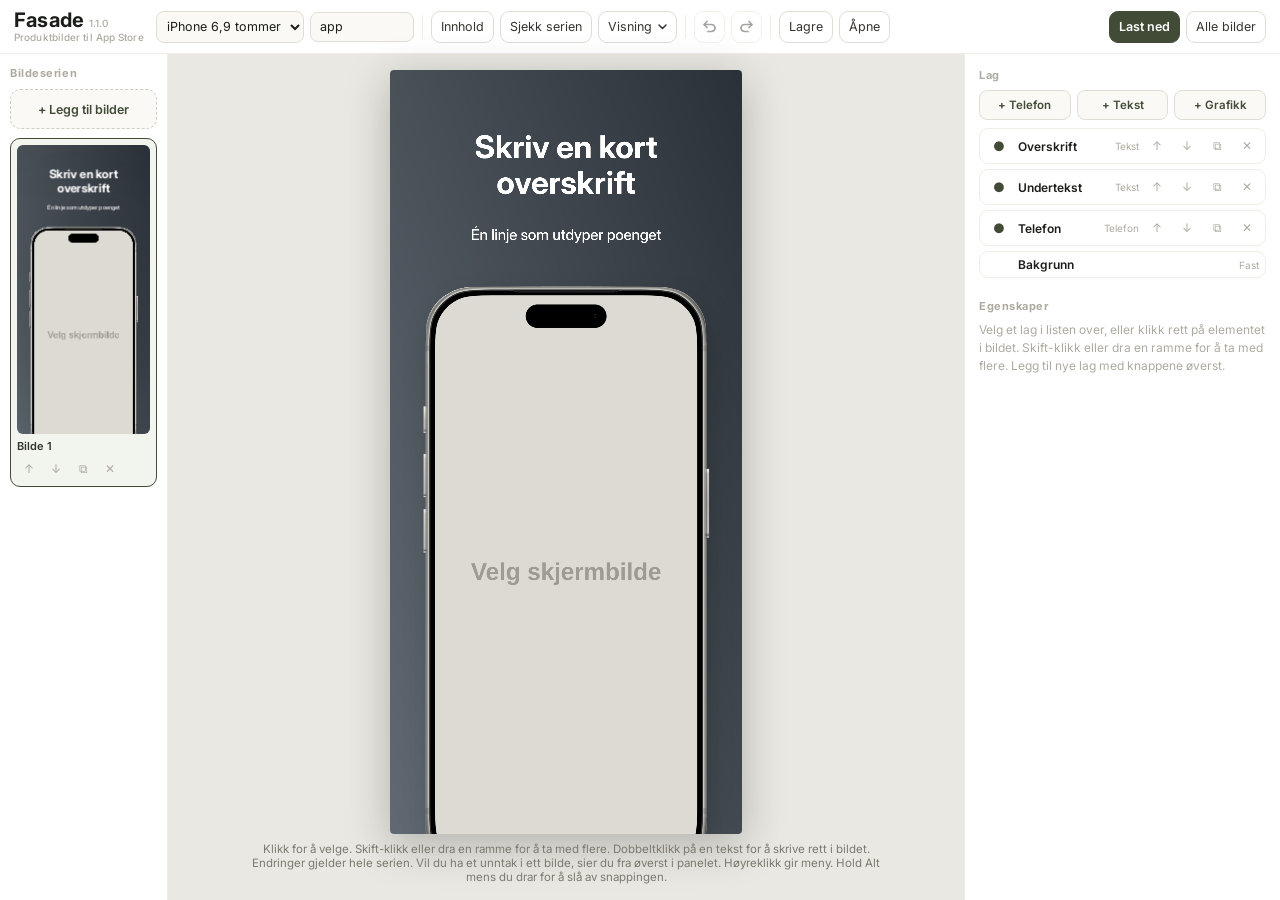
==== fasade.html @ e2460b4c "Fasade 1.1.0 - Phone panel: «Statuslinje» keeps, hides or replaces the status bar in the   screensho" ====
<!DOCTYPE html>
<html lang="nb">
<head>
<meta charset="utf-8">
<meta name="viewport" content="width=device-width, initial-scale=1">
<title>Fasade</title>
<link rel="preconnect" href="https://fonts.googleapis.com">
<link rel="preconnect" href="https://fonts.gstatic.com" crossorigin>
<!-- Fonts are loaded across their full weight range, so the difference between thin
     and bold is large enough to matter in a screenshot. -->
<!-- Each weight is requested separately. Requesting a range (300..900) can make the browser
     serve a single variable file, and then the canvas often draws only two weights. -->
<link rel="stylesheet" href="https://fonts.googleapis.com/css2?family=Alegreya+Sans:wght@100;300;400;500;700;800;900&family=DM+Mono:wght@300;400;500&family=Figtree:wght@300;400;500;600;700;800;900&family=Instrument+Sans:wght@400;500;600;700&family=Inter:wght@200;300;400;500;600;700;800;900&family=Open+Sans:wght@300;400;500;600;700;800&family=Manrope:wght@200;300;400;500;600;700;800&family=Nunito:wght@200;300;400;500;600;700;800;900&family=Plus+Jakarta+Sans:wght@200;300;400;500;600;700;800&display=swap">
<style>
/* Exo 2 is a single variable file, but is declared with one rule per weight. This gives
   the canvas real weight instances: a range (100 900) often yields only two in practice. */
@font-face {
  font-family: 'Exo 2';
  src: url('assets/fonts/Exo2-Variable.ttf') format('truetype');
  font-weight: 200;
  font-style: normal;
}
@font-face {
  font-family: 'Exo 2';
  src: url('assets/fonts/Exo2-Variable.ttf') format('truetype');
  font-weight: 300;
  font-style: normal;
}
@font-face {
  font-family: 'Exo 2';
  src: url('assets/fonts/Exo2-Variable.ttf') format('truetype');
  font-weight: 400;
  font-style: normal;
}
@font-face {
  font-family: 'Exo 2';
  src: url('assets/fonts/Exo2-Variable.ttf') format('truetype');
  font-weight: 500;
  font-style: normal;
}
@font-face {
  font-family: 'Exo 2';
  src: url('assets/fonts/Exo2-Variable.ttf') format('truetype');
  font-weight: 600;
  font-style: normal;
}
@font-face {
  font-family: 'Exo 2';
  src: url('assets/fonts/Exo2-Variable.ttf') format('truetype');
  font-weight: 700;
  font-style: normal;
}
@font-face {
  font-family: 'Exo 2';
  src: url('assets/fonts/Exo2-Variable.ttf') format('truetype');
  font-weight: 800;
  font-style: normal;
}
@font-face {
  font-family: 'Exo 2';
  src: url('assets/fonts/Exo2-Variable.ttf') format('truetype');
  font-weight: 900;
  font-style: normal;
}
/* Skranji exists only as regular and bold, two separate files. Every other
   weight falls to the nearer of the two. */
@font-face {
  font-family: 'Skranji';
  src: url('assets/fonts/Skranji-Regular.ttf') format('truetype');
  font-weight: 400;
  font-style: normal;
}
@font-face {
  font-family: 'Skranji';
  src: url('assets/fonts/Skranji-Bold.ttf') format('truetype');
  font-weight: 700;
  font-style: normal;
}
:root {
  --gronn: #414b36; --gronn-mork: #333c28; --gronn-lys: #f2f4ee;
  --blekk: #1c1e1a; --gra: #7c7a70; --gra-lys: #adaba0;
  --linje: #e0ded4; --linje-svak: #efede5; --flate: #faf9f6; --bakteppe: #e9e8e2;
}
* { box-sizing: border-box; }
html, body { margin: 0; height: 100%; overflow: hidden; }
/* The interface and new text layers use Inter, which stays in the background
   and leaves the attention to the canvas. 'Alegreya Sans' and 'Open Sans' are
   loaded as well and can be set here instead. */
body {
  font-family: 'Inter', system-ui, sans-serif;
  color: #1c1e1a; background: var(--bakteppe);
  font-size: 13px;
}
button { font-family: inherit; cursor: pointer; }
input, textarea, select { font-family: inherit; }
::-webkit-scrollbar { width: 10px; height: 10px; }
::-webkit-scrollbar-thumb { background: #dddbd1; border-radius: 6px; }

#app { display: flex; flex-direction: column; height: 100vh; }

/* ---- Top bar ---- */
#topp {
  flex: none; height: 54px; background: #fff; border-bottom: 1px solid var(--linje-svak);
  display: flex; align-items: center; gap: 6px; padding: 0 14px;
}
/* Nothing in the top bar is squeezed. In a narrow window the left part scrolls,
   and the export buttons stay in view on the right. */
#topp .toppvenstre {
  flex: 1; min-width: 0; height: 100%; display: flex; align-items: center; gap: 6px;
  overflow-x: auto; overflow-y: hidden; scrollbar-width: thin;
}
#topp .toppvenstre > * { flex: none; }
#topp .topphoyre { flex: none; display: flex; align-items: center; gap: 6px; }
#visningknapp { display: inline-flex; align-items: center; gap: 6px; }
#visningknapp[aria-expanded="true"] { border-color: var(--gronn); background: var(--gronn-lys); color: var(--gronn); }
/* The name sits above the subtitle, so the block stays narrow and the rest fits */
#topp .tittel {
  display: flex; flex-direction: column; justify-content: center; gap: 1px;
  margin-right: 6px; white-space: nowrap; line-height: 1.05;
}
#topp .tittel .navn {
  font-family: 'Inter', system-ui, sans-serif;
  font-size: 20px; font-weight: 700; letter-spacing: .01em;
}
#topp .tittel .versjon { font-size: 10px; font-weight: 500; color: var(--gra-lys); letter-spacing: 0; }
#topp .tittel .undertittel {
  font-family: 'Inter', system-ui, sans-serif;
  font-size: 10px; font-weight: 500; color: var(--gra-lys); letter-spacing: .01em;
}
/* Thin dividers group the buttons: view, undo, project, export */
#topp .skille { width: 1px; height: 24px; background: var(--linje-svak); margin: 0 2px; }

#topp select {
  height: 32px; border: 1px solid var(--linje); border-radius: 8px; background: var(--flate);
  font-size: 12.5px; color: var(--blekk); padding: 0 6px; max-width: 168px;
}
.tknapp {
  height: 32px; padding: 0 9px; border: 1px solid var(--linje); border-radius: 9px;
  background: #fff; font-size: 12.5px; color: #35342f; white-space: nowrap;
}
.tknapp:hover { border-color: var(--gronn); }
.tknapp.primar { background: var(--gronn); border-color: var(--gronn); color: #fff; font-weight: 600; }
.tknapp.ikon { display: inline-flex; align-items: center; justify-content: center; padding: 5px 7px; }
.tknapp.primar:hover { background: var(--gronn-mork); }
.tknapp:disabled { opacity: .45; cursor: default; }
.tknapp:disabled:hover { border-color: var(--linje); }
#status {
  position: fixed; left: 50%; top: 58px; transform: translate(-50%, -8px);
  z-index: 60; max-width: 460px; padding: 9px 15px; border-radius: 9px;
  background: rgba(28, 30, 26, .93); color: #f6f5f1; font-size: 12.5px; line-height: 1.4;
  box-shadow: 0 6px 20px rgba(0,0,0,.28);
  opacity: 0; pointer-events: none; transition: opacity .16s ease, transform .16s ease;
}
#status.vises { opacity: 1; transform: translate(-50%, 0); }

#hoved { flex: 1; min-height: 0; display: flex; }

/* ---- Left: the image series ---- */
#serier {
  flex: none; width: 168px; background: #fff; border-right: 1px solid var(--linje-svak);
  overflow-y: auto; padding: 12px 10px 40px; display: flex; flex-direction: column; gap: 9px;
}
/* The column scrolls; its children keep their height instead of shrinking */
#serier > * { flex: none; }
#serier .seksjon { font-size: 11px; font-weight: 700; letter-spacing: .05em; color: var(--gra-lys); }
.slidekort {
  position: relative; border: 1px solid var(--linje-svak); border-radius: 10px; background: #fff;
  padding: 6px; cursor: pointer; display: flex; flex-direction: column; gap: 5px;
}
.slidekort.aktiv { border-color: var(--gronn); background: var(--gronn-lys); }
.slidekort canvas { width: 100%; border-radius: 6px; background: #eceae2; display: block; }
.slidekort .navn { font-size: 11px; font-weight: 600; color: #35342f; white-space: nowrap; overflow: hidden; text-overflow: ellipsis; }
.slidekort .rad { display: flex; gap: 3px; }
.miniknapp {
  flex: none; width: 24px; height: 22px; border: 0; border-radius: 6px; background: transparent;
  color: var(--gra-lys); font-size: 12px; line-height: 1; padding: 0;
}
.miniknapp:hover { background: #f5f3ec; color: var(--gronn); }
.miniknapp.slett:hover { color: #9b2c2c; }
.leggtil {
  height: 40px; border: 1.5px dashed #cfcdc2; border-radius: 10px; background: var(--flate);
  font-size: 12.5px; font-weight: 600; color: var(--gronn);
}
.leggtil:hover { border-color: var(--gronn); background: var(--gronn-lys); }

/* ---- Center: canvas ---- */
#midt { flex: 1; min-width: 0; min-height: 0; display: flex; flex-direction: column; align-items: center; gap: 8px; padding: 16px; }
#lerretboks { flex: 1; min-height: 0; display: flex; align-items: center; justify-content: center; width: 100%; }
#lerret {
  max-height: 100%; max-width: 100%; border-radius: 4px; touch-action: none;
  box-shadow: 0 10px 44px rgba(28,30,26,.28);
  background-color: #fff;
  background-image: linear-gradient(45deg,#e7e5dc 25%,transparent 25%,transparent 75%,#e7e5dc 75%),linear-gradient(45deg,#e7e5dc 25%,transparent 25%,transparent 75%,#e7e5dc 75%);
  background-size: 26px 26px; background-position: 0 0, 13px 13px;
}
#hint { flex: none; font-size: 11.5px; color: var(--gra); text-align: center; max-width: 640px; }

/* ---- Right: layers and properties ---- */
#panel {
  flex: none; width: 316px; background: #fff; border-left: 1px solid var(--linje-svak);
  overflow-y: auto; padding: 14px 14px 60px; display: flex; flex-direction: column; gap: 16px;
}
#panel .seksjon { font-size: 11px; font-weight: 700; letter-spacing: .05em; color: var(--gra-lys); margin-bottom: 8px; }
.lagrad {
  display: flex; align-items: center; gap: 6px; padding: 5px 6px; border-radius: 9px;
  border: 1px solid var(--linje-svak); background: #fff; cursor: pointer; margin-bottom: 5px;
}
.lagrad.aktiv { border-color: var(--gronn); background: var(--gronn-lys); }
.lagrad.fokus { box-shadow: inset 3px 0 0 var(--gronn); }
.lagrad .lagnavn { flex: 1; min-width: 0; font-size: 12px; font-weight: 600; white-space: nowrap; overflow: hidden; text-overflow: ellipsis; }
.lagrad .lagtype { flex: none; font-size: 10px; color: var(--gra-lys); }
.lagrad .oye { flex: none; width: 26px; height: 24px; border: 0; background: transparent; border-radius: 6px; color: var(--gronn); font-size: 13px; padding: 0; }
.lagrad .oye.av { color: #d3d1c6; }
.lagrad .oye:hover { background: #f5f3ec; }
.lagknapper { display: flex; gap: 6px; margin-bottom: 8px; }
.lagknapper button {
  flex: 1; height: 30px; border: 1px solid var(--linje); border-radius: 8px; background: var(--flate);
  font-size: 11.5px; font-weight: 600; color: var(--gronn);
}
.lagknapper button:hover { border-color: var(--gronn); }

.egenskaper { display: flex; flex-direction: column; gap: 10px; }
.skyvrad { display: flex; flex-direction: column; gap: 1px; }
.skyvrad .topplinje { display: flex; justify-content: space-between; font-size: 11.5px; color: var(--gra); gap: 8px; align-items: center; }
.skyvrad .topplinje .verdi { font-variant-numeric: tabular-nums; color: var(--gra-lys); }
.tilbakestill {
  flex: none; width: 19px; height: 19px; padding: 0; border: 0; border-radius: 6px;
  background: #f0f2ea; color: var(--gronn); font-size: 12px; line-height: 1;
}
.tilbakestill:hover { background: #dde3d3; }
input[type=range] { -webkit-appearance: none; appearance: none; width: 100%; height: 18px; background: transparent; cursor: pointer; }
input[type=range]::-webkit-slider-runnable-track { height: 3px; background: #dddbd1; border-radius: 2px; }
input[type=range]::-webkit-slider-thumb { -webkit-appearance: none; width: 15px; height: 15px; margin-top: -6px; border-radius: 50%; background: var(--gronn); border: 2px solid #fff; box-shadow: 0 1px 3px rgba(0,0,0,.35); }
input[type=color] { -webkit-appearance: none; appearance: none; border: 0; background: none; width: 38px; height: 28px; padding: 0; cursor: pointer; flex: none; }
input[type=color]::-webkit-color-swatch-wrapper { padding: 0; }
input[type=color]::-webkit-color-swatch { border: 1px solid #dddbd1; border-radius: 7px; }
input[type=text], input[type=number] {
  height: 30px; padding: 0 9px; border: 1px solid var(--linje); border-radius: 8px;
  font-size: 12.5px; color: var(--blekk); background: var(--flate); min-width: 0;
}
textarea {
  width: 100%; padding: 9px 10px; border: 1px solid var(--linje); border-radius: 9px;
  font-size: 13px; line-height: 1.4; color: var(--blekk); background: var(--flate); resize: vertical;
}
select.felt { height: 30px; border: 1px solid var(--linje); border-radius: 8px; font-size: 12.5px; background: var(--flate); color: var(--blekk); padding: 0 8px; width: 100%; }
.segrad { display: flex; gap: 6px; }
.segrad button {
  flex: 1; min-width: 0; height: 30px; border-radius: 9px; font-size: 12px; font-weight: 600;
  display: flex; align-items: center; justify-content: center; white-space: nowrap;
  background: #fff; color: #55544d; border: 1px solid var(--linje);
}
.segrad button:hover { border-color: var(--gronn); }
.segrad button.aktiv { background: var(--gronn); color: #fff; border-color: var(--gronn); }

/* Weights are shown as they look, not just as numbers */
.vektrad { display: grid; grid-template-columns: repeat(4, 1fr); gap: 5px; }
.vektknapp {
  display: flex; flex-direction: column; align-items: center; justify-content: center; gap: 1px;
  min-height: 40px; padding: 3px 2px; border: 1px solid var(--linje); border-radius: 9px;
  background: #fff; color: #35342f; font-size: 16px; line-height: 1.05;
}
.vektknapp .tall { font-family: 'Inter', sans-serif; font-size: 9px; font-weight: 500; color: var(--gra-lys); }
.vektknapp:hover { border-color: var(--gronn); }
.vektknapp.aktiv { background: var(--gronn); border-color: var(--gronn); color: #fff; }
.vektknapp.aktiv .tall { color: rgba(255,255,255,.75); }
.vektknapp.mangler { opacity: .42; }
.vektknapp.mangler.aktiv { opacity: 1; }
.fargegrid { display: grid; grid-template-columns: repeat(3, 1fr); gap: 6px; }
.fargegrid button {
  min-width: 0; min-height: 34px; padding: 4px 6px; border-radius: 9px; font-size: 10.5px;
  font-weight: 600; line-height: 1.15; display: flex; align-items: center; gap: 5px; text-align: left;
  background: #fff; color: #55544d; border: 1px solid var(--linje);
}
.fargegrid button:hover { border-color: var(--gronn); }
.fargegrid button.aktiv { background: #3e4533; color: #fff; border-color: #3e4533; }
.fargegrid .prikk { width: 12px; height: 12px; border-radius: 50%; flex: none; border: 1px solid rgba(0,0,0,.18); }
.fargegrid button.aktiv .prikk { border-color: rgba(255,255,255,.35); }
.fargerad { display: flex; align-items: center; gap: 8px; }
.fargerad input[type=text] { flex: 1; font-variant-numeric: tabular-nums; }
.fargerad .navnelapp { flex: none; font-size: 12px; color: var(--gra); width: 58px; }
.knapperad { display: flex; gap: 6px; }
.knapperad button {
  flex: 1; height: 32px; border: 1px solid var(--linje); border-radius: 9px; background: var(--flate);
  font-size: 12px; font-weight: 600; color: var(--gronn);
}
.knapperad button:hover { border-color: var(--gronn); }
.knapperad button:disabled { opacity: .4; cursor: default; }
.knapperad button:disabled:hover { border-color: var(--linje); }
.knapperad button.svak { color: var(--gra); font-weight: 400; }
.knapperad button.svak:hover { color: #9b2c2c; border-color: #e2c4c4; }
.duorad { display: grid; grid-template-columns: 1fr 1fr; gap: 6px 10px; }
.tomtekst { font-size: 12px; line-height: 1.5; color: var(--gra-lys); }
.feltrad { display: flex; align-items: center; gap: 8px; }
.feltrad .navnelapp { flex: none; font-size: 12px; color: var(--gra); }
.feltrad input { flex: 1; }
.varsel { font-size: 11.5px; line-height: 1.45; color: var(--gra-lys); }
.avvikskort {
  border: 1px solid #e8dcc4; background: #fdf8ec; border-radius: 10px; padding: 8px 10px;
  display: flex; flex-direction: column; gap: 6px;
}
.avvikskort .tittel { font-size: 11.5px; font-weight: 700; color: #8a6d1f; }
.avvikskort .felt { font-size: 11.5px; line-height: 1.4; color: var(--gra); }
.avvikskort .minknapp { align-self: flex-start; }

.advarsel {
  font-size: 11.5px; line-height: 1.45; color: #8a3b2e; background: #fdf0ec;
  border: 1px solid #f0d3c9; border-radius: 9px; padding: 8px 10px;
}

/* ---- View window: overview, transitions, snapping and guides ---- */
#rutevindu {
  position: fixed; z-index: 1250; display: none; width: 268px; padding: 12px;
  background: #fff; border: 1px solid var(--linje); border-radius: 13px;
  box-shadow: 0 16px 44px rgba(28,30,26,.24);
}
#rutevindu.vis { display: block; }
#rutevindu .seksjon { font-size: 11px; font-weight: 700; letter-spacing: .05em; color: var(--gra-lys); margin-bottom: 8px; }
.bryterrad { display: flex; align-items: center; gap: 8px; padding: 5px 0; }
.bryterrad label { flex: 1; font-size: 12.5px; color: var(--blekk); cursor: pointer; }
.bryterrad input[type=checkbox] { width: 15px; height: 15px; accent-color: var(--gronn); margin: 0; }
.bryterrad .liten { width: 58px; }
#rutevindu .undre { padding-left: 23px; }
#rutevindu .skille { height: 1px; background: var(--linje-svak); margin: 8px 0; }
#rutevindu .segrad { margin-bottom: 6px; }

#bildevalg {
  position: fixed; z-index: 1260; display: none; width: 252px; max-height: 68vh; overflow-y: auto;
  padding: 11px; background: #fff; border: 1px solid var(--linje); border-radius: 13px;
  box-shadow: 0 16px 44px rgba(28,30,26,.24);
}
#bildevalg.vis { display: block; }
#bildevalg .seksjon { font-size: 11px; font-weight: 700; letter-spacing: .05em; color: var(--gra-lys); margin-bottom: 6px; }
#bildevalg .knapperad { margin-top: 8px; }
#bildevalg .forklaring { font-size: 11px; line-height: 1.45; color: var(--gra); margin: -2px 0 8px; }
/* Without a thumbnail you choose blind. «Bilde 3» says nothing about what image 3 is. */
#bildevalg .bilderad {
  display: flex; align-items: center; gap: 9px; padding: 4px 5px; border-radius: 8px; cursor: pointer;
}
#bildevalg .bilderad:hover { background: var(--flate); }
#bildevalg .bilderad.dette { cursor: default; }
#bildevalg .bilderad.altrad {
  border-bottom: 1px solid var(--linje-svak); border-radius: 8px 8px 0 0;
  margin-bottom: 3px; padding-bottom: 7px; font-weight: 600;
}
#bildevalg .bilderad canvas {
  width: 30px; height: auto; border-radius: 3px; border: 1px solid var(--linje-svak); display: block; flex: none;
}
#bildevalg .bilderad .merkelapp { font-size: 12px; line-height: 1.3; min-width: 0; }
#bildevalg .bilderad .merkelapp .liten { display: block; font-size: 10.5px; color: var(--gra-lys);
  white-space: nowrap; overflow: hidden; text-overflow: ellipsis; }
.allevalg .hvilke { text-decoration: underline dotted; text-underline-offset: 2px; }

/* ---- Right-click menu ---- */
#kontekstmeny {
  position: fixed; z-index: 1300; display: none; min-width: 208px; padding: 5px;
  background: #fff; border: 1px solid var(--linje); border-radius: 11px;
  box-shadow: 0 14px 40px rgba(28,30,26,.24);
}
#kontekstmeny.vis { display: block; }
#kontekstmeny button {
  display: flex; align-items: center; gap: 10px; width: 100%; height: 30px; padding: 0 10px;
  border: 0; border-radius: 8px; background: transparent; font-size: 12.5px; color: var(--blekk); text-align: left;
}
#kontekstmeny button:hover:not(:disabled) { background: var(--gronn-lys); color: var(--gronn); }
#kontekstmeny button:disabled { opacity: .38; cursor: default; }
#kontekstmeny button .snarvei { margin-left: auto; font-size: 11px; color: var(--gra-lys); }
#kontekstmeny .skille { height: 1px; background: var(--linje-svak); margin: 4px 6px; }

/* ---- Horizontal overview: the series as App Store shows it ---- */
#bunnstripe { flex: none; width: 100%; display: none; flex-direction: column; gap: 8px; }
body.vannrett #bunnstripe { display: flex; }
body.vannrett #serier { display: none; }
/* The strip takes the height the help text would use, so the canvas stays large */
body.vannrett #hint { display: none; }

.stripeverktoy {
  display: flex; align-items: center; gap: 10px; flex-wrap: wrap;
  padding: 7px 10px; background: #fff; border: 1px solid var(--linje-svak); border-radius: 11px;
}
.stripeverktoy .merke { font-size: 11px; font-weight: 700; letter-spacing: .05em; color: var(--gra-lys); }
.stripeverktoy .gruppe { display: flex; align-items: center; gap: 6px; }
.stripeverktoy input[type=range] { width: 108px; }
.stripeverktoy .tall { font-size: 11.5px; color: var(--gra); font-variant-numeric: tabular-nums; min-width: 44px; }
.minknapp {
  height: 26px; padding: 0 9px; border: 1px solid var(--linje); border-radius: 8px; background: #fff;
  font-size: 11.5px; color: #55544d;
}
.minknapp:hover { border-color: var(--gronn); }
.minknapp.aktiv { background: var(--gronn); border-color: var(--gronn); color: #fff; font-weight: 600; }

#stripeytre { width: 100%; overflow-x: auto; overflow-y: hidden; padding: 2px 0 8px; }
#striperad { display: flex; align-items: flex-start; width: max-content; }
.stripekort { position: relative; flex: none; cursor: pointer; }
.stripekort canvas { display: block; background: #eceae2; }
.stripekort .nr {
  position: absolute; left: 6px; top: 6px; padding: 1px 6px; border-radius: 6px;
  background: rgba(20,22,18,.55); color: #fff; font-size: 10.5px; font-weight: 700;
}
.stripekort.aktiv canvas { outline: 3px solid var(--gronn); outline-offset: 2px; }
.stripekort .verktoy {
  position: absolute; left: 50%; transform: translateX(-50%); bottom: 5px; display: none; gap: 2px;
  background: rgba(255,255,255,.94); border-radius: 8px; padding: 2px; box-shadow: 0 2px 10px rgba(0,0,0,.18);
}
.stripekort:hover .verktoy { display: flex; }
.somrom { flex: none; position: relative; }
/* The gap is empty, the way the store shows it. If the transition doesn't line up,
   it turns red, and an explanation appears below the strip. */
.somrom.brudd { background: rgba(209,69,59,.9); }

.somvarsel {
  display: flex; align-items: center; gap: 10px; margin-top: 8px; padding: 9px 12px;
  border: 1px solid #f0d3c9; background: #fdf0ec; border-radius: 10px;
  font-size: 12px; line-height: 1.45; color: #8a3b2e; max-width: 720px;
}
.somvarsel .merke {
  flex: none; width: 18px; height: 18px; border-radius: 50%; background: #d1453b; color: #fff;
  display: flex; align-items: center; justify-content: center; font-size: 11px; font-weight: 700;
}
.somvarsel .tekst { flex: 1; min-width: 0; }
.somvarsel button { flex: none; }
.stripetom { font-size: 12px; color: var(--gra-lys); padding: 6px 2px; }

/* Publish check */
#sjekkvisning {
  position: fixed; inset: 0; z-index: 1200; display: none; flex-direction: column;
  background: var(--flate); padding: 16px 18px;
}
#sjekkvisning.vis { display: flex; }
#sjekkvisning .topp { flex: none; display: flex; align-items: center; gap: 12px; margin-bottom: 12px; }
#sjekkvisning .tittel { font-size: 15px; font-weight: 700; }
#sjekkvisning .lukk { margin-left: auto; }
#sjekkliste { flex: 1; min-height: 0; overflow-y: auto; max-width: 760px; }
.funn {
  display: flex; gap: 10px; align-items: flex-start; padding: 10px 12px; margin-bottom: 8px;
  border: 1px solid var(--linje-svak); border-radius: 11px; background: #fff; cursor: pointer;
}
.funn:hover { border-color: var(--gronn); }
.funn .merke {
  flex: none; width: 20px; height: 20px; border-radius: 50%; display: flex; align-items: center;
  justify-content: center; font-size: 12px; font-weight: 700; color: #fff; margin-top: 1px;
}
.funn.feil .merke { background: #b3261e; }
.funn.advarsel .merke { background: #c98a20; }
.funn.info .merke { background: var(--gra-lys); }
.funn .tekst { flex: 1; min-width: 0; font-size: 12.5px; line-height: 1.45; }
.funn .hvor { font-size: 11px; color: var(--gra-lys); font-weight: 700; letter-spacing: .04em; }
.altbra { font-size: 13px; color: var(--gronn); background: var(--gronn-lys); border-radius: 11px; padding: 14px; }

/* Content: all the images as a fill-in list */
#innholdsvisning {
  position: fixed; inset: 0; z-index: 1200; display: none; flex-direction: column;
  background: var(--flate); padding: 16px 18px;
}
#innholdsvisning.vis { display: flex; }
#innholdsvisning .topp { flex: none; display: flex; align-items: center; gap: 12px; margin-bottom: 12px; }
#innholdsvisning .tittel { font-size: 15px; font-weight: 700; }
#innholdsvisning .lukk { margin-left: auto; }
#innholdsrad { flex: 1; min-height: 0; overflow-y: auto; }
.innholdskort {
  display: flex; gap: 14px; align-items: flex-start; padding: 12px;
  border: 1px solid var(--linje-svak); border-radius: 12px; background: #fff; margin-bottom: 10px;
}
.innholdskort canvas { flex: none; border-radius: 6px; background: #eceae2; cursor: pointer; }
.innholdskort .nr { flex: none; width: 22px; font-size: 12px; font-weight: 700; color: var(--gra-lys); padding-top: 4px; }
.innholdskort .felter { flex: 1; min-width: 0; display: flex; flex-direction: column; gap: 8px; }
.innholdskort .felt { display: flex; flex-direction: column; gap: 3px; }
.innholdskort .felt label { font-size: 11px; font-weight: 700; letter-spacing: .04em; color: var(--gra-lys); }
.innholdskort textarea { min-height: 44px; }
.innholdskort .skjerm { display: flex; align-items: center; gap: 8px; }
.innholdskort .skjerm .navn { font-size: 11.5px; color: var(--gra); }

/* Large view of the whole series */
#storvisning {
  position: fixed; inset: 0; z-index: 1200; display: none; flex-direction: column;
  background: #f5f5f7; padding: 14px;
}
#storvisning.vis { display: flex; }
#storvisning .topp { flex: none; display: flex; align-items: center; gap: 10px; flex-wrap: wrap; margin-bottom: 12px; }
#storvisning .tittel { font-size: 14px; font-weight: 700; }
#storvisning .lukk { margin-left: auto; }
#storytre { flex: 1; min-height: 0; overflow: auto; display: flex; align-items: center; }
#storrad { display: flex; align-items: flex-start; margin: auto; padding: 4px; width: max-content; }
#storrad canvas { display: block; background: #eceae2; }
#storvisning .fot { flex: none; font-size: 11.5px; color: var(--gra); margin-top: 10px; }

/* ---- The «Endre på alle» option next to each setting ---- */
.innstrad { display: flex; align-items: center; gap: 7px; }
.innstrad > .innstfelt { flex: 1; min-width: 0; }
.allevalg {
  flex: none; display: flex; align-items: center; gap: 3px; padding: 4px 5px;
  font-size: 10px; font-weight: 700; letter-spacing: .03em;
  color: var(--gra-lys); border: 1px solid var(--linje-svak); border-radius: 7px;
  cursor: pointer; user-select: none; align-self: center;
}
.allevalg:hover { border-color: var(--gronn); color: var(--gronn); }
.allevalg.pa { color: var(--gronn); border-color: var(--gronn); background: var(--gronn-lys); }
.allevalg input { width: 12px; height: 12px; margin: 0; accent-color: var(--gronn); }

/* ---- Highlighted words ---- */
.uthevkort { border: 1px solid var(--linje-svak); border-radius: 10px; background: var(--flate); padding: 7px 9px; }
.uthevkort > summary {
  cursor: pointer; font-size: 12px; font-weight: 600; color: #35342f; list-style: none;
  display: flex; align-items: center; gap: 7px;
}
.uthevkort > summary::-webkit-details-marker { display: none; }
.uthevkort > summary .prikk { width: 11px; height: 11px; border-radius: 50%; flex: none; border: 1px solid rgba(0,0,0,.18); }
.uthevkort > summary .ordet { flex: 1; min-width: 0; white-space: nowrap; overflow: hidden; text-overflow: ellipsis; }
.uthevkort > summary .fjern { flex: none; width: 22px; height: 20px; border: 0; border-radius: 6px; background: transparent; color: var(--gra-lys); font-size: 12px; padding: 0; }
.uthevkort > summary .fjern:hover { background: #f5f3ec; color: #9b2c2c; }
.uthevkort .innhold { display: flex; flex-direction: column; gap: 9px; margin-top: 9px; }

/* ---- Floating toolbar over selected text ---- */
#tekstverktoy {
  position: fixed; z-index: 900; display: none; align-items: center; gap: 5px;
  padding: 6px; border-radius: 12px; background: #fff; border: 1px solid var(--linje);
  box-shadow: 0 10px 30px rgba(28,30,26,.22);
}
#tekstverktoy.vis { display: flex; }
#tekstverktoy button {
  height: 28px; min-width: 30px; padding: 0 8px; border: 1px solid var(--linje); border-radius: 8px;
  background: #fff; font-size: 12px; font-weight: 600; color: #55544d;
}
#tekstverktoy button:hover { border-color: var(--gronn); }
#tekstverktoy button.aktiv { background: var(--gronn); border-color: var(--gronn); color: #fff; }
#tekstverktoy button.fjernstil { color: var(--gra); font-weight: 400; }
#tekstverktoy button.fjernstil:hover { color: #9b2c2c; border-color: #e2c4c4; }
#tekstverktoy select { height: 28px; border: 1px solid var(--linje); border-radius: 8px; font-size: 12px; background: #fff; color: var(--blekk); padding: 0 4px; max-width: 132px; }
#tekstverktoy .gruppe { display: flex; align-items: center; gap: 3px; }
#tekstverktoy .gruppe button { min-width: 26px; padding: 0 6px; font-size: 14px; }
#tekstverktoy input[type=color] { width: 30px; height: 28px; }
#tekstverktoy .skille { width: 1px; height: 20px; background: var(--linje); flex: none; }
#tekstverktoy .lapp { font-size: 11px; color: var(--gra); }

/* Hidden field that captures keystrokes while editing on the canvas */
#tekstinn {
  position: fixed; top: 0; left: 0; width: 1px; height: 1px; padding: 0; border: 0;
  opacity: 0; resize: none; overflow: hidden; z-index: -1;
}
</style>
</head>
<body>
<div id="app">
  <div id="topp">
    <div class="toppvenstre">
    <div class="tittel">
      <span class="navn">Fasade <span class="versjon" id="versjon"></span></span>
      <span class="undertittel">Produktbilder til App Store</span>
    </div>
    <select id="formatvalg" title="Størrelsen på det ferdige bildet"></select>
    <input type="text" id="appnavn" style="width:104px" spellcheck="false" placeholder="Appnavn"
           title="Navnet på appen. Brukes i filnavnet når du laster ned, for eksempel appnavn-1320x2868-1.png">
    <span class="skille"></span>
    <button class="tknapp" id="innholdknapp" title="Fyll ut tekst og skjermbilder for hele serien">Innhold</button>
    <button class="tknapp" id="sjekkknapp" title="Se etter det App Store kommer til å vise frem som feil">Sjekk serien</button>
    <button class="tknapp" id="visningknapp" aria-controls="rutevindu" aria-expanded="false"
            title="Liste eller stripe, overganger, snapping og støttelinjer">Visning<svg width="9" height="6" viewBox="0 0 9 6" aria-hidden="true" fill="none" stroke="currentColor" stroke-width="1.5" stroke-linecap="round" stroke-linejoin="round"><path d="m1 1 3.5 3.5L8 1"/></svg></button>
    <span class="skille"></span>
    <button class="tknapp ikon" id="angreknapp" aria-label="Angre">
      <svg width="15" height="15" viewBox="0 0 15 15" aria-hidden="true" fill="none" stroke="currentColor" stroke-width="1.7" stroke-linecap="round" stroke-linejoin="round"><path d="M2.5 5.5h7a3.5 3.5 0 0 1 0 7H6"/><path d="M5 2.5 2 5.5l3 3"/></svg></button>
    <button class="tknapp ikon" id="gjortknapp" aria-label="Gjør om">
      <svg width="15" height="15" viewBox="0 0 15 15" aria-hidden="true" fill="none" stroke="currentColor" stroke-width="1.7" stroke-linecap="round" stroke-linejoin="round"><path d="M12.5 5.5h-7a3.5 3.5 0 0 0 0 7H9"/><path d="m10 2.5 3 3-3 3"/></svg></button>
    <span class="skille"></span>
    <button class="tknapp" id="lagreprosjekt" title="Lagre hele prosjektet som fil">Lagre</button>
    <button class="tknapp" id="apneprosjekt" title="Åpne en prosjektfil">Åpne</button>
    </div>
    <div class="topphoyre">
      <button class="tknapp primar" id="lastned" title="Last ned dette skjermbildet som PNG">Last ned</button>
      <button class="tknapp" id="lastnedalle" title="Last ned hele serien som PNG-er">Alle bilder</button>
    </div>
    <div id="status"></div>
  </div>
  <div id="hoved">
    <div id="serier">
      <div class="seksjon">Bildeserien</div>
      <button class="leggtil" id="nyttbilde">+ Legg til bilder</button>
      <div id="slideliste" style="display:flex;flex-direction:column;gap:8px"></div>
    </div>
    <div id="midt">
      <div id="lerretboks"><canvas id="lerret" width="1320" height="2868"></canvas></div>
      <div id="bunnstripe">
        <div class="stripeverktoy">
          <span class="merke">Serien</span>
          <button class="minknapp" id="stripenytt">+ Legg til bilder</button>
          <span class="gruppe"><span class="tall">Størrelse</span><input type="range" id="stripestr" min="90" max="440" step="10"></span>
          <span class="gruppe"><span class="tall">Mellomrom</span><input type="range" id="stripegap" min="0" max="14" step="0.1"><span class="tall" id="gapverdi"></span></span>
          <span class="gruppe" id="gapvalg"></span>
          <button class="minknapp" id="stripestor">Vis stort</button>
        </div>
        <div id="stripeytre"><div id="striperad"></div></div>
        <div id="stripevarsel"></div>
      </div>
      <div id="hint">Klikk for å velge. Skift-klikk eller dra en ramme for å ta med flere. Dobbeltklikk på en tekst for å skrive rett i bildet.<br>
        Endringer gjelder hele serien. Vil du ha et unntak i ett bilde, sier du fra øverst i panelet. Høyreklikk gir meny. Hold Alt mens du drar for å slå av snappingen.</div>
    </div>
    <div id="panel">
      <div>
        <div class="seksjon">Lag</div>
        <div class="lagknapper">
          <button id="nytelefon">+ Telefon</button>
          <button id="nytekst">+ Tekst</button>
          <button id="nygrafikk">+ Grafikk</button>
        </div>
        <div id="lagliste"></div>
      </div>
      <div>
        <div class="seksjon" id="egenskapstittel">Egenskaper</div>
        <div class="egenskaper" id="egenskaper"></div>
      </div>
    </div>
  </div>
</div>
<input type="file" id="filvelger" style="display:none">
<textarea id="tekstinn" spellcheck="false" autocomplete="off" autocapitalize="off" wrap="off"></textarea>
<div id="tekstverktoy"></div>
<div id="kontekstmeny"></div>
<div id="rutevindu" role="group" aria-label="Visning"></div>
<div id="bildevalg"></div>
<div id="sjekkvisning">
  <div class="topp">
    <span class="tittel">Sjekk før publisering</span>
    <button class="tknapp lukk" id="sjekklukk">Lukk</button>
  </div>
  <div id="sjekkliste"></div>
</div>
<div id="innholdsvisning">
  <div class="topp">
    <span class="tittel">Innhold i serien</span>
    <span class="varsel" style="max-width:520px">Her fyller du ut tekst og skjermbilder for en ny versjon. Utseendet ligger i malen og står urørt.</span>
    <button class="tknapp lukk" id="innholdlukk">Lukk</button>
  </div>
  <div id="innholdsrad"></div>
</div>
<div id="storvisning">
  <div class="topp">
    <span class="tittel">Slik ser serien ut i App Store</span>
    <span class="gruppe" id="storhvor"></span>
    <span class="gruppe"><span class="tall">Størrelse</span><input type="range" id="storstr" min="200" max="1000" step="20"></span>
    <span class="gruppe" id="storgapvalg"></span>
    <span class="tall" id="storgapverdi"></span>
    <button class="tknapp lukk" id="storlukk">Lukk</button>
  </div>
  <div id="storytre"><div id="storrad"></div></div>
  <div class="fot" id="storfot"></div>
</div>

<script>
'use strict';

/* =============================== Foundation =============================== */

const FORMATER = {
  iphone69: { w: 1320, h: 2868, navn: 'iPhone 6,9 tommer', helt: 'iPhone 6,9 tommer - 1320 x 2868' },
  ipad13:   { w: 2064, h: 2752, navn: 'iPad 13 tommer', helt: 'iPad 13 tommer - 2064 x 2752' }
};

// The frame file is 880 x 1832 with the screen at 38,42 / 804 x 1748 (radius 57).
const RAMME = { w: 880, h: 1832, sx: 38, sy: 42, sw: 804, sh: 1748, sr: 57 };
const TEKSTUR_SKALA = 2;                 // the frame is rasterized at double resolution
const TYKK = 8.75 / 78.0;                // thickness relative to the width, like a real phone

// The frames are embedded as data URIs so the tool also works when the file
// is opened directly from Finder (file://) without a web server. Data URIs also never
// taint the canvas, so reading silhouette pixels is always allowed.
// The source files are still in assets/mockups/; run the Scripts command in
// the README to bake them in again after changes.
const RAMMEDATA = {
  silver: '[data-uri]',
  blue: '[data-uri]',
  orange: '[data-uri]'
};

// The color variants. Three exist as separate frame files; the rest are made by
// coloring the silver frame pixel by pixel with a three-step color scale by brightness (duotone).
// This gives correct colors for light variants too, unlike plain multiplication.
const VARIANTER = [
  { id: 'silver',   navn: 'Sølv',            hex: '#f5f5f5', base: 'silver' },
  { id: 'white',    navn: 'Skyhvit',         hex: '#fafafa', base: 'silver', ramp: ['#2c2c2e', '#f0f0f2', '#ffffff'] },
  { id: 'black',    navn: 'Svart',           hex: '#3c4042', base: 'silver', ramp: ['#0a0a0b', '#34373b', '#90959c'] },
  { id: 'steel',    navn: 'Stålgrå',         hex: '#70757a', base: 'silver', ramp: ['#1a1c1f', '#7d8288', '#d3d8dd'] },
  { id: 'orange',   navn: 'Kosmisk oransje', hex: '#f77e2d', base: 'orange' },
  { id: 'blue',     navn: 'Dyp blå',         hex: '#32374a', base: 'blue' },
  { id: 'mist',     navn: 'Tåkeblå',         hex: '#b3cee5', base: 'silver', ramp: ['#25313c', '#aac3d9', '#f0f6fb'] },
  { id: 'lavender', navn: 'Lavendel',        hex: '#c8bfe7', base: 'silver', ramp: ['#2b2837', '#bfb5df', '#f5f0fd'] },
  { id: 'sage',     navn: 'Salvie',          hex: '#a2b997', base: 'silver', ramp: ['#212820', '#9cb392', '#e8efe3'] }
];

const FONTER = ['Alegreya Sans', 'DM Mono', 'Exo 2', 'Figtree', 'Instrument Sans', 'Inter',
  'Manrope', 'Nunito', 'Open Sans', 'Plus Jakarta Sans', 'Skranji', 'Systemfont'];

// The gap between the screenshots as the store actually shows them, measured on a
// real product page in App Store. The corner radius is a share of the image width.
const BUTIKKMAAL = [
  { id: 'iphone', navn: 'iPhone', mellomrom: 4.4, hjelp: 'App Store-appen på iPhone: 10 av 229 punkter' },
  { id: 'midt',   navn: 'Midt imellom', mellomrom: 5.8, hjelp: 'Kompromiss når serien skal se bra ut begge steder' },
  { id: 'nett',   navn: 'Nettleser', mellomrom: 7.3, hjelp: 'Produktsiden i nettleser: 20 av 268 piksler' }
];
const HJORNE = 0.045;      // the rounding of the screenshots in the store

// App Store Connect accepts no alpha channel. Exports are flattened onto this
// colour, and the publish check measures contrast against the same colour.
const EKSPORTGRUNN = '#ffffff';

// Semantic version (MAJOR.MINOR.PATCH); the README says when each part goes up
const VERSJON = '1.1.0';

// Shortcut labels: ⌘ and ⇧ on a Mac, Ctrl+ and Skift+ elsewhere
const ER_MAC = !!navigator.platform && /Mac/i.test(navigator.platform);
const KMD = ER_MAC ? '\u2318' : 'Ctrl+';
const SKIFT = ER_MAC ? '\u21e7' : 'Skift+';
// "Systemfont" is SF on a Mac; elsewhere the stack falls back to the system UI font
const SYSTEMFONT_NAVN = ER_MAC ? 'Systemfont (SF)' : 'Systemfont';

// Example texts in a new slide. The publish check reports any that remain.
const EKSEMPEL_OVERSKRIFT = 'Skriv en kort overskrift';
const EKSEMPEL_UNDERTEKST = 'Én linje som utdyper poenget';
const EKSEMPELTEKSTER = [EKSEMPEL_OVERSKRIFT, EKSEMPEL_UNDERTEKST];

let teller = 1;
function uid() { return 'e' + (teller++) + '-' + Math.random().toString(36).slice(2, 7); }

function klem(v, a, b) { return Math.min(b, Math.max(a, v)); }

// User text into HTML strings: never without escaping
function esc(t) {
  return String(t == null ? '' : t)
    .replace(/&/g, '&amp;').replace(/</g, '&lt;').replace(/>/g, '&gt;')
    .replace(/"/g, '&quot;').replace(/'/g, '&#39;');
}

// Norwegian number format: comma as the decimal separator
function tall(v, des) { return (des === undefined ? v : Number(v).toFixed(des)).toString().replace('.', ','); }

function hexTilRgb(h) {
  const s = (h || '').replace('#', '');
  const f = s.length === 3 ? s.split('').map(c => c + c).join('') : s;
  const n = parseInt(f, 16) || 0;
  return { r: (n >> 16) & 255, g: (n >> 8) & 255, b: n & 255 };
}
function normHex(v) {
  let s = (v || '').trim().replace(/^#/, '');
  if (!/^([0-9a-fA-F]{3}|[0-9a-fA-F]{6})$/.test(s)) return null;
  if (s.length === 3) s = s.split('').map(c => c + c).join('');
  return '#' + s.toLowerCase();
}

/* =============================== State =============================== */

// Image registry: id -> { url (dataURL), img (Image) }. The project only references ids,
// so the undo history stays cheap and images are stored once regardless of how many layers use them.
const bilder = new Map();

function nyBakgrunn() {
  return { type: 'gradient', c1: '#2b3138', c2: '#616a73', vinkel: 160, bildeId: null, morkne: 0, spenn: false };
}

function nyttTelefonlag(over) {
  return Object.assign({
    id: uid(), type: 'telefon', navn: 'Telefon', synlig: true,
    x: 0, y: 0,                       // set on insertion, depends on the format
    spenn: false,                     // continues into the neighboring images
    gruppe: null,                     // layers with the same group id belong together
    rolleId: null, avvik: {},         // link to the template for the series
    skala: 0.56, opasitet: 100,
    variant: 'silver',
    skjermbildeId: null,
    statuslinje: 'behold',            // 'behold', 'skjul' or 'bytt'
    statuslinjeKilde: null,           // the screenshot 'bytt' takes the status bar from
    tiltY: 0, tiltX: 0, tiltZ: 0, persp: 3400,
    skygge: 45,
    zoom: 100, panX: 0, panY: 0        // crop of the screenshot inside the screen
  }, over || {});
}

function nyttTekstlag(over) {
  return Object.assign({
    id: uid(), type: 'tekst', navn: 'Tekst', synlig: true,
    x: 0, y: 0, opasitet: 100, spenn: false, gruppe: null,
    rolleId: null, avvik: {},
    tekst: EKSEMPEL_OVERSKRIFT,
    font: 'Inter', str: 118, vekt: 700, farge: '#ffffff',
    just: 'midt', linje: 1.14, sperr: 0, ordsperr: 100, bredde: 1100,
    skygge: 0, rotasjon: 0,
    plate: 'ingen', plateFarge: '#ffffff', kantlinje: false, kantFarge: '#b3261e',
    // The plate behind the text is measured in percent of the font size, so it follows
    // the text as it grows - but can be adjusted freely on its own
    platePadX: 55, platePadY: 38, plateRadius: 50,
    plateOpasitet: 100, tekstOpasitet: 100,
    // Highlighted words: character ranges in the text that have their own style
    uthev: []
  }, over || {});
}

// One highlighted range. Empty fields mean «arv fra laget».
function nyUthev(over) {
  return Object.assign({
    id: uid(), fra: 0, til: 0,
    farge: '', vekt: 0, font: '', strProsent: 100,
    kursiv: false, understrek: false, plate: false, plateFarge: '#ffe08a'
  }, over || {});
}

function nyttGrafikklag(over) {
  return Object.assign({
    id: uid(), type: 'grafikk', navn: 'Grafikk', synlig: true,
    x: 0, y: 0, opasitet: 100, spenn: false, gruppe: null,
    rolleId: null, avvik: {},
    bildeId: null, hoyde: 400, rotasjon: 0,
    flippH: false, flippV: false,
    beskjar: { t: 0, h: 0, b: 0, v: 0 },   // cropping in percent: top, right, bottom, left
    fargelegg: false, fargeleggFarge: '#ffffff'
  }, over || {});
}

/* =============================== Template and roles ===============================

   A series of screenshots should look like one series. That's why the template owns
   the look: each role (Phone, Heading, Subtext ...) has its
   settings in one place, and the images hold only the content - the text and
   the screenshot. Changing a setting applies to the whole series unless you
   say otherwise. That way you don't have to remember to do the same in every image.

   Technically the values are mirrored into the layers, so drawing can read directly from
   the layer. `avvik` remembers which fields you deliberately set differently in one
   image, so the template doesn't overwrite them. */

// Fields that belong to the image, not the template
const LOKALE_FELT = ['id', 'rolleId', 'avvik', 'tekst', 'uthev', 'skjermbildeId', 'bildeId',
  'gruppe', 'navn', 'synlig'];

function malFelt(l) {
  const o = {};
  Object.keys(l).forEach(k => { if (LOKALE_FELT.indexOf(k) < 0) o[k] = kopiVerdi(l[k]); });
  return o;
}

function nyRolle(lag) {
  return { id: uid(), type: lag.type, navn: lag.navn, felt: malFelt(lag) };
}

function nyttLag(type, over) {
  if (type === 'telefon') return nyttTelefonlag(over);
  if (type === 'tekst') return nyttTekstlag(over);
  return nyttGrafikklag(over);
}

// A new layer built from a role: the look from the template, empty content
function lagFraRolle(rolle) {
  const l = nyttLag(rolle.type);
  Object.assign(l, kopiVerdi(rolle.felt));
  l.id = uid();
  l.navn = rolle.navn;          // the name is the role's, but can be changed locally
  l.rolleId = rolle.id;
  l.avvik = {};
  return l;
}

function rollen(rolleId) {
  const m = state.prosjekt.mal;
  return m && rolleId ? m.roller.find(r => r.id === rolleId) || null : null;
}

function nyMal(format) {
  const F = FORMATER[format];
  const midtX = F.w / 2;
  // A large phone that starts under the subtitle and runs off the bottom edge.
  // The height leaves out the fit factor, which makes the phone a few per cent
  // smaller, so the top lands a little lower than 760. The width keeps the side
  // buttons outside the default 7 % margin.
  const skala = 0.84;
  const hoyde = RAMME.h * Math.min(F.w / RAMME.w, F.h / RAMME.h) * skala;
  return {
    bakgrunn: nyBakgrunn(),
    roller: [
      nyRolle(nyttTelefonlag({ x: midtX, y: 760 + hoyde / 2, skala: skala })),
      nyRolle(nyttTekstlag({ navn: 'Undertekst', str: 56, vekt: 500, y: 620, x: midtX })),
      nyRolle(nyttTekstlag({ navn: 'Overskrift', x: midtX, y: 360 }))
    ]
  };
}

function nySlide(format) {
  const mal = state.prosjekt.mal || (state.prosjekt.mal = nyMal(format));
  const s = {
    id: uid(),
    bakgrunn: Object.assign(kopiVerdi(mal.bakgrunn), { avvik: {} }),
    lag: mal.roller.map(lagFraRolle)
  };
  s.lag.forEach(l => {
    if (l.type === 'tekst' && l.navn === 'Undertekst') l.tekst = EKSEMPEL_UNDERTEKST;
  });
  return s;
}

const state = {
  prosjekt: {
    versjon: 3,
    format: 'iphone69',
    appnavn: 'app',
    aktiv: 0,
    // The gap App Store shows between the screenshots, in percent of the image width.
    // Measured on real product pages: 4,4 % in App Store on iPhone (10 of 229 points),
    // 7,3 % in the browser (20 of 268 pixels). This is the value the continuous layer
    // relies on, so the number is part of the project - not just the preview.
    mellomrom: 4.4,
    mal: null,           // shared look for the whole series
    formatminne: {},     // the layout in each format, so you can switch back and forth
    slides: []
  },
  valgtLag: null,        // layer id or 'bakgrunn' or null - the thing that controls the panel
  merkede: [],           // all marked layer ids; valgtLag is the last one you clicked
  rediger: null,         // { id, fra, til } when a text is being edited on the canvas
  markorPaa: false,      // the blinking state of the text cursor
  hjelpelinjer: true,    // guides and snapping while something is dragged
  oversikt: 'loddrett',  // 'loddrett' list on the left, or 'vannrett' strip below
  stripeHoyde: 150,      // the height of the cards in the horizontal strip
  storHoyde: 620,        // the height in the large view
  storHvor: 'produkt',   // 'produkt' or 'sok' in the large view
  somModus: false,       // show the neighboring images around the canvas while you work
  utklipp: null,         // layer that has been copied
  malmodus: 'serie',     // 'serie', 'utvalg' or 'bilde' - where changes apply
  malUtvalg: [],         // the image ids when malmodus is 'utvalg'
  // Guide lines. Each one is toggled on and off independently.
  rutenett: {
    trygg: false, tryggMarg: 7,
    kolonner: false, kolonnerAnt: 6, kolonnerLuft: 3,
    piksler: false, pikselSteg: 60,
    midtkors: false, tredjedeler: false,
    snapp: true
  },
  angre: [], gjor: [],
  sisteMerke: 0
};

// The layer that corresponds to a role in another image
function finnForRolle(s, rolle, brukte) {
  const navn = (rolle.navn || '').trim();
  let t = s.lag.find(x => !brukte.has(x) && x.type === rolle.type && (x.navn || '').trim() === navn);
  if (!t) t = s.lag.find(x => !brukte.has(x) && x.type === rolle.type);
  if (t) brukte.add(t);
  return t || null;
}

const likt = (a, b) => JSON.stringify(a) === JSON.stringify(b);

/* Builds the template from a project's images: the first image becomes the
   reference, and everything the other images do differently is kept as a deviation.
   This doesn't change how anything looks - it just gives it a name. */
function byggMalFraProsjekt(p) {
  const s0 = p.slides[0];
  const mal = { bakgrunn: kopiVerdi(s0.bakgrunn), roller: [] };
  delete mal.bakgrunn.avvik;
  s0.bakgrunn.avvik = s0.bakgrunn.avvik || {};
  s0.lag.forEach(l => {
    const r = nyRolle(l);
    l.rolleId = r.id;
    l.avvik = l.avvik || {};
    mal.roller.push(r);
  });
  p.slides.slice(1).forEach(s => {
    s.bakgrunn.avvik = s.bakgrunn.avvik || {};
    Object.keys(mal.bakgrunn).forEach(f => {
      if (!likt(s.bakgrunn[f], mal.bakgrunn[f])) s.bakgrunn.avvik[f] = true;
    });
    const brukte = new Set();
    mal.roller.forEach(r => {
      const m = finnForRolle(s, r, brukte);
      if (!m) return;
      m.rolleId = r.id;
      m.avvik = m.avvik || {};
      Object.keys(r.felt).forEach(f => { if (!likt(m[f], r.felt[f])) m.avvik[f] = true; });
    });
    s.lag.forEach(l => { if (!l.rolleId) { l.rolleId = null; l.avvik = l.avvik || {}; } });
  });
  return mal;
}

// Everything read in goes through this, so the rest of the code can always
// rely on the fields being present - even in projects that don't set every field.
function normaliserProsjekt(p) {
  if (typeof p.mellomrom !== 'number' || !isFinite(p.mellomrom)) p.mellomrom = 4.4;
  p.mellomrom = klem(p.mellomrom, 0, 14);
  if (!p.formatminne || typeof p.formatminne !== 'object') p.formatminne = {};
  (p.slides || []).forEach(s => {
    if (s.bakgrunn) {
      if (typeof s.bakgrunn.spenn !== 'boolean') s.bakgrunn.spenn = false;
      if (!s.bakgrunn.avvik) s.bakgrunn.avvik = {};
    }
    (s.lag || []).forEach(l => {
      if (typeof l.spenn !== 'boolean') l.spenn = false;
      if (l.gruppe === undefined) l.gruppe = null;
      if (l.rolleId === undefined) l.rolleId = null;
      if (!l.avvik) l.avvik = {};
      if (l.type === 'telefon' && !l.statuslinje) { l.statuslinje = 'behold'; l.statuslinjeKilde = null; }
      if (l.type !== 'tekst') return;
      const nt = nyttTekstlag();
      ['platePadX', 'platePadY', 'plateRadius', 'plateOpasitet', 'tekstOpasitet'].forEach(f => {
        if (typeof l[f] !== 'number') l[f] = nt[f];
      });
      if (!Array.isArray(l.uthev)) l.uthev = [];
      ryddUthev(l);
    });
  });
  if (!p.mal && p.slides && p.slides.length) p.mal = byggMalFraProsjekt(p);
  if (p.mal) p.mal.roller.forEach(r => {
    if (r.type === 'telefon' && !r.felt.statuslinje) { r.felt.statuslinje = 'behold'; r.felt.statuslinjeKilde = null; }
  });
  return p;
}

function FMT() { return FORMATER[state.prosjekt.format]; }

/* ------- The series as one long strip -------

   App Store shows the screenshots side by side with a gap.
   For a phone to continue from one image to the next, it must move
   exactly one image width plus one gap - otherwise the transition is skewed.
   Everything related to the seam is calculated from `steget`. */

function mellomromPx() { return Math.round(FMT().w * (state.prosjekt.mellomrom || 0) / 100); }
function steget() { return FMT().w + mellomromPx(); }
function slideNr(slide) { return state.prosjekt.slides.indexOf(slide); }
function stripeBredde() {
  const n = state.prosjekt.slides.length;
  return n ? n * FMT().w + (n - 1) * mellomromPx() : FMT().w;
}
function aktivSlide() { return state.prosjekt.slides[state.prosjekt.aktiv] || null; }
function finnLag(id) {
  const s = aktivSlide();
  if (!s) return null;
  return s.lag.find(l => l.id === id) || null;
}
function valgt() { return state.valgtLag && state.valgtLag !== 'bakgrunn' ? finnLag(state.valgtLag) : null; }

/* ------- Selecting one or more layers -------

   `valgtLag` is the layer the panel shows. `merkede` is the entire selection, in the
   order the layers sit in the image. One selected layer is the usual case; several
   selected layers are moved, copied and adjusted as one. */

function merkedeLag() {
  const s = aktivSlide();
  if (!s) return [];
  return s.lag.filter(l => state.merkede.indexOf(l.id) >= 0);
}
function erMerket(id) { return state.merkede.indexOf(id) >= 0; }

function merkLag(id, tillegg, utenGruppe) {
  if (!id || id === 'bakgrunn') {
    state.merkede = [];
    state.valgtLag = id || null;
    return;
  }
  if (!tillegg && !utenGruppe) {
    const flokk = medGrupper([id]);
    if (flokk.length > 1) { state.merkede = flokk; state.valgtLag = id; return; }
  }
  if (tillegg) {
    const i = state.merkede.indexOf(id);
    if (i >= 0) {
      state.merkede.splice(i, 1);
      state.valgtLag = state.merkede.length ? state.merkede[state.merkede.length - 1] : null;
    } else {
      state.merkede.push(id);
      state.valgtLag = id;
    }
  } else {
    state.merkede = [id];
    state.valgtLag = id;
  }
}
function nullstillMerking() { state.merkede = []; state.valgtLag = null; }

/* ------- Groups -------

   Layers with the same `gruppe` id belong together. Clicking one of them selects the whole
   group, and everything you do afterward - move, copy, delete - applies to all of them.
   Shift-click bypasses this, so you can pick out a single layer inside the group. */

function gruppeMedlemmer(gid) {
  const s = aktivSlide();
  if (!s || !gid) return [];
  return s.lag.filter(l => l.gruppe === gid);
}

// Expands a selection to include the full groups the layers belong to
function medGrupper(ider) {
  const s = aktivSlide();
  if (!s) return ider;
  const ut = [];
  ider.forEach(id => {
    const l = s.lag.find(x => x.id === id);
    if (!l) return;
    const flokk = l.gruppe ? gruppeMedlemmer(l.gruppe) : [l];
    flokk.forEach(m => { if (ut.indexOf(m.id) < 0) ut.push(m.id); });
  });
  return ut;
}

function grupper() {
  // If any of the layers already belong to a group, the whole group is included
  state.merkede = medGrupper(state.merkede);
  const flokk = merkedeLag();
  if (flokk.length < 2) { setStatus('Merk minst to lag for å gruppere'); return; }
  const gid = uid();
  endre(() => { flokk.forEach(l => { l.gruppe = gid; }); }, { struktur: true, tving: true });
  setStatus(flokk.length + ' lag er gruppert');
}

function losOppGruppe() {
  const flokk = merkedeLag().filter(l => l.gruppe);
  if (!flokk.length) { setStatus('Ingen gruppe å løse opp'); return; }
  const ider = new Set(flokk.map(l => l.gruppe));
  const s = aktivSlide();
  endre(() => { s.lag.forEach(l => { if (ider.has(l.gruppe)) l.gruppe = null; }); }, { struktur: true, tving: true });
  setStatus('Gruppen er løst opp');
}

// The box around the entire selection
function merketBoks() {
  const lag = merkedeLag();
  if (!lag.length) return null;
  let v = Infinity, h = -Infinity, t = Infinity, b = -Infinity;
  lag.forEach(l => {
    const bx = boksFor(l);
    if (!bx) return;
    v = Math.min(v, bx.v); h = Math.max(h, bx.h);
    t = Math.min(t, bx.t); b = Math.max(b, bx.b);
  });
  if (!isFinite(v)) return null;
  return { v: v, h: h, t: t, b: b, cx: (v + h) / 2, cy: (t + b) / 2 };
}

/* ------- Undo / redo ------- */

function merk(tving) {
  const na = Date.now();
  if (!tving && na - state.sisteMerke < 500) return;
  state.sisteMerke = na;
  state.angre.push(JSON.stringify(state.prosjekt));
  if (state.angre.length > 100) state.angre.shift();
  state.gjor.length = 0;
  planleggLagring();
}

function angre() {
  if (!state.angre.length) { setStatus('Ingenting å angre'); return; }
  state.gjor.push(JSON.stringify(state.prosjekt));
  state.prosjekt = JSON.parse(state.angre.pop());
  nullstillMerking();
  stoppRedigering();
  byggAlt(); tegnSnart(); planleggLagring();
}

function gjorOm() {
  if (!state.gjor.length) { setStatus('Ingenting å gjøre om'); return; }
  state.angre.push(JSON.stringify(state.prosjekt));
  state.prosjekt = JSON.parse(state.gjor.pop());
  nullstillMerking();
  stoppRedigering();
  byggAlt(); tegnSnart(); planleggLagring();
}

/* ------- IndexedDB: automatic saving of the whole project, including images ------- */

function idb() {
  return new Promise((res, rej) => {
    // The store keeps this name so projects already saved in the browser
    // stay readable.
    const rq = indexedDB.open('asc-produktbilder', 1);
    rq.onupgradeneeded = () => rq.result.createObjectStore('kv');
    rq.onsuccess = () => res(rq.result);
    rq.onerror = () => rej(rq.error);
  });
}
async function idbSett(nokkel, verdi) {
  const db = await idb();
  return new Promise((res, rej) => {
    const tx = db.transaction('kv', 'readwrite');
    tx.objectStore('kv').put(verdi, nokkel);
    tx.oncomplete = () => { db.close(); res(); };
    tx.onerror = () => { db.close(); rej(tx.error); };
  });
}
async function idbHent(nokkel) {
  const db = await idb();
  return new Promise((res, rej) => {
    const tx = db.transaction('kv', 'readonly');
    const rq = tx.objectStore('kv').get(nokkel);
    rq.onsuccess = () => { db.close(); res(rq.result); };
    rq.onerror = () => { db.close(); rej(rq.error); };
  });
}
async function idbSlett(nokkel) {
  const db = await idb();
  return new Promise(res => {
    const tx = db.transaction('kv', 'readwrite');
    tx.objectStore('kv').delete(nokkel);
    tx.oncomplete = () => { db.close(); res(); };
    tx.onerror = () => { db.close(); res(); };
  });
}

function brukteBildeIder() {
  const ider = new Set();
  state.prosjekt.slides.forEach(s => {
    if (s.bakgrunn.bildeId) ider.add(s.bakgrunn.bildeId);
    s.lag.forEach(l => {
      if (l.skjermbildeId) ider.add(l.skjermbildeId);
      if (l.statuslinjeKilde) ider.add(l.statuslinjeKilde);
      if (l.bildeId) ider.add(l.bildeId);
    });
  });
  return ider;
}

let lagreTimer = null;
function planleggLagring() {
  clearTimeout(lagreTimer);
  lagreTimer = setTimeout(async () => {
    const bildekart = {};
    brukteBildeIder().forEach(id => { const b = bilder.get(id); if (b) bildekart[id] = b.url; });
    try {
      await idbSett('prosjekt', { prosjekt: state.prosjekt, bilder: bildekart });
    } catch (e) { /* automatic saving is a bonus, never an error the user should see */ }
  }, 1200);
}

function lastBildeFraUrl(url) {
  return new Promise((res, rej) => {
    const im = new Image();
    im.onload = () => res(im);
    im.onerror = rej;
    im.src = url;
  });
}

async function gjenopprett() {
  let data = null;
  try { data = await idbHent('prosjekt'); } catch (e) { return false; }
  if (!data || !data.prosjekt || !data.prosjekt.slides || !data.prosjekt.slides.length) return false;
  for (const [id, url] of Object.entries(data.bilder || {})) {
    try { bilder.set(id, { url: url, img: await lastBildeFraUrl(url) }); } catch (e) { /* skip */ }
  }
  state.prosjekt = normaliserProsjekt(data.prosjekt);
  state.prosjekt.aktiv = klem(state.prosjekt.aktiv || 0, 0, state.prosjekt.slides.length - 1);
  return true;
}

/* =============================== Frames and contour =============================== */

const rammebilder = {};        // base-id -> Image (SVG)
const fargelagtCache = new Map();   // variant id -> canvas at texture resolution
const kroppsfargeCache = new Map(); // variant-id -> {r,g,b}
let kontur = null;             // [{x,y,nx,ny}] normalized to -0.5..0.5 of the frame's face
let rammerKlare = false;

function lastRammer() {
  const jobber = Object.entries(RAMMEDATA).map(([id, data]) => new Promise((res, rej) => {
    const im = new Image();
    im.onload = () => { rammebilder[id] = im; res(); };
    im.onerror = () => rej(new Error('Kunne ikke lese den innbakte rammen ' + id));
    im.src = data;
  }));
  return Promise.all(jobber);
}

// Reads the silhouette out of the silver frame: outer edge per row, the edges lock to straight
// lines over the middle section (the side buttons stick out beyond the body), then the points are smoothed and
// redistributed and normals calculated. This method is well-tested and reliable.
function lagKontur() {
  const f = rammebilder.silver;
  const w = 900, h = Math.round(900 * RAMME.h / RAMME.w);
  const c = document.createElement('canvas');
  c.width = w; c.height = h;
  const x = c.getContext('2d', { willReadFrequently: true });
  x.drawImage(f, 0, 0, w, h);
  const d = x.getImageData(0, 0, w, h).data;
  const rader = [];
  for (let y = 0; y < h; y++) {
    let a = -1, b = -1;
    for (let i = 0; i < w; i++) if (d[(y * w + i) * 4 + 3] > 24) { if (a < 0) a = i; b = i; }
    if (a >= 0) rader.push({ y: y, a: a, b: b });
  }
  if (!rader.length) return null;
  const tellMode = (fra, til, felt) => {
    const t = {};
    for (let i = fra; i < til; i++) { const v = rader[i][felt]; t[v] = (t[v] || 0) + 1; }
    let best = null;
    Object.keys(t).forEach(k => { if (best === null || t[k] > t[best]) best = k; });
    return parseInt(best, 10);
  };
  const fra = Math.floor(rader.length * 0.2), til = Math.floor(rader.length * 0.8);
  const aM = tellMode(fra, til, 'a'), bM = tellMode(fra, til, 'b');
  rader.forEach(r => { r.a = Math.max(r.a, aM); r.b = Math.min(r.b, bM); });

  const hoyre = [], venstre = [];
  rader.forEach(r => {
    hoyre.push({ x: (r.b + 1) / w - 0.5, y: (r.y + 0.5) / h - 0.5 });
    venstre.push({ x: r.a / w - 0.5, y: (r.y + 0.5) / h - 0.5 });
  });
  venstre.reverse();
  let p = hoyre.concat(venstre);

  const jevn = (pts, r) => {
    const n = pts.length, ut = [];
    for (let i = 0; i < n; i++) {
      let sx = 0, sy = 0;
      for (let k = -r; k <= r; k++) { const q = pts[((i + k) % n + n) % n]; sx += q.x; sy += q.y; }
      ut.push({ x: sx / (r * 2 + 1), y: sy / (r * 2 + 1) });
    }
    return ut;
  };
  const omfordel = (pts, N) => {
    const n = pts.length, dist = [0];
    for (let i = 1; i <= n; i++) {
      const a = pts[i - 1], b = pts[i % n];
      dist.push(dist[i - 1] + Math.hypot(b.x - a.x, (b.y - a.y) * (RAMME.h / RAMME.w)));
    }
    const L = dist[n], ut = [];
    let j = 0;
    for (let i = 0; i < N; i++) {
      const t = L * i / N;
      while (j < n - 1 && dist[j + 1] < t) j++;
      const seg = dist[j + 1] - dist[j] || 1;
      const fr = (t - dist[j]) / seg, a = pts[j], b = pts[(j + 1) % n];
      ut.push({ x: a.x + (b.x - a.x) * fr, y: a.y + (b.y - a.y) * fr });
    }
    return ut;
  };
  // Light smoothing: heavy smoothing pulls the contour inward in the arcs at the top and
  // bottom, clipping the frame there. Precision is preserved by using more points.
  p = omfordel(jevn(p, 3), 300);
  const n = p.length;
  for (let i = 0; i < n; i++) {
    // Normal in pixel space (aspect-corrected), then normalized
    const q0 = p[(i + n - 4) % n], q1 = p[(i + 4) % n];
    const tx = (q1.x - q0.x) * RAMME.w, ty = (q1.y - q0.y) * RAMME.h;
    const L = Math.hypot(tx, ty) || 1;
    p[i].nx = ty / L; p[i].ny = -tx / L;
  }
  // Push the contour a couple of pixels outward along the normal, so the 3D body always
  // reaches all the way to the frame's antialiased edge instead of stopping just inside it
  const skyvUt = 2.0;
  for (let i = 0; i < n; i++) {
    p[i].x += p[i].nx * skyvUt / w;
    p[i].y += p[i].ny * skyvUt / h;
  }
  return p;
}

// Duotone: each pixel in the silver frame gets a new color from a three-step scale based on brightness.
// Dark areas (screen edge, camera) stay dark, the metal takes the variant's color,
// and the highlights keep their shine.
function fargelagtRamme(variantId) {
  if (fargelagtCache.has(variantId)) return fargelagtCache.get(variantId);
  const v = VARIANTER.find(x => x.id === variantId) || VARIANTER[0];
  const TW = RAMME.w * TEKSTUR_SKALA, TH = RAMME.h * TEKSTUR_SKALA;
  const c = document.createElement('canvas');
  c.width = TW; c.height = TH;
  const x = c.getContext('2d', { willReadFrequently: true });
  x.drawImage(rammebilder[v.base], 0, 0, TW, TH);
  if (v.ramp) {
    const im = x.getImageData(0, 0, TW, TH);
    const d = im.data;
    const s0 = hexTilRgb(v.ramp[0]), s1 = hexTilRgb(v.ramp[1]), s2 = hexTilRgb(v.ramp[2]);
    const MIDT = 0.6;
    for (let i = 0; i < d.length; i += 4) {
      if (d[i + 3] === 0) continue;
      let L = (d[i] * 0.2126 + d[i + 1] * 0.7152 + d[i + 2] * 0.0722) / 255;
      L = klem((L - 0.5) * 1.04 + 0.5, 0, 1);
      let r, g, b;
      if (L < MIDT) {
        const t = L / MIDT;
        r = s0.r + (s1.r - s0.r) * t; g = s0.g + (s1.g - s0.g) * t; b = s0.b + (s1.b - s0.b) * t;
      } else {
        const t = (L - MIDT) / (1 - MIDT);
        r = s1.r + (s2.r - s1.r) * t; g = s1.g + (s2.g - s1.g) * t; b = s1.b + (s2.b - s1.b) * t;
      }
      d[i] = r; d[i + 1] = g; d[i + 2] = b;
    }
    x.putImageData(im, 0, 0);
  }
  fargelagtCache.set(variantId, c);
  return c;
}

// The body color (the sides and back) is read from the finished, colored frame,
// so the 3D body always matches the frame it sits behind.
function kroppsfarge(variantId) {
  if (kroppsfargeCache.has(variantId)) return kroppsfargeCache.get(variantId);
  const c = fargelagtRamme(variantId);
  const x = c.getContext('2d', { willReadFrequently: true });
  const h = c.height;
  let sr = 0, sg = 0, sb = 0, n = 0;
  for (let k = 0.3; k <= 0.71; k += 0.1) {
    const y = Math.floor(h * k);
    [4, c.width - 5].forEach(px => {
      const d = x.getImageData(px, y, 1, 1).data;
      if (d[3] > 100) { sr += d[0]; sg += d[1]; sb += d[2]; n++; }
    });
  }
  const ut = n ? { r: sr / n, g: sg / n, b: sb / n } : hexTilRgb('#c9c8c3');
  kroppsfargeCache.set(variantId, ut);
  return ut;
}

/* =============================== 3D math (shared by GL and shadow) =============================== */

function rot3(px, py, pz, cfg) {
  const rx = cfg.tiltX * Math.PI / 180, ry = cfg.tiltY * Math.PI / 180, rz = cfg.tiltZ * Math.PI / 180;
  let x = px * Math.cos(rz) - py * Math.sin(rz);
  let y = px * Math.sin(rz) + py * Math.cos(rz);
  let z = pz;
  const y2 = y * Math.cos(rx) - z * Math.sin(rx);
  z = y * Math.sin(rx) + z * Math.cos(rx); y = y2;
  const x2 = x * Math.cos(ry) + z * Math.sin(ry);
  z = -x * Math.sin(ry) + z * Math.cos(ry); x = x2;
  return { x: x, y: y, z: z };
}

function proj(px, py, pz, cfg, cx, cy) {
  const p = rot3(px, py, pz, cfg);
  const f = cfg.persp;
  const s = f / Math.max(f - p.z, f * 0.15);
  return { x: cx + p.x * s, y: cy + p.y * s };
}

function rotasjonsMatrise(cfg) {
  // Column-major 3x3 matching rot3: Rz, then Rx, then Ry
  const ax = cfg.tiltX * Math.PI / 180, ay = cfg.tiltY * Math.PI / 180, az = cfg.tiltZ * Math.PI / 180;
  const cz = Math.cos(az), sz = Math.sin(az);
  const cxr = Math.cos(ax), sxr = Math.sin(ax);
  const cyr = Math.cos(ay), syr = Math.sin(ay);
  // R = Ry * Rx * Rz
  const m = new Float32Array(9);
  // Ry*Rx
  const a00 = cyr, a01 = syr * sxr, a02 = syr * cxr;
  const a10 = 0, a11 = cxr, a12 = -sxr;
  const a20 = -syr, a21 = cyr * sxr, a22 = cyr * cxr;
  // (Ry*Rx)*Rz, column-major for WebGL
  m[0] = a00 * cz + a01 * sz; m[3] = -a00 * sz + a01 * cz; m[6] = a02;
  m[1] = a10 * cz + a11 * sz; m[4] = -a10 * sz + a11 * cz; m[7] = a12;
  m[2] = a20 * cz + a21 * sz; m[5] = -a20 * sz + a21 * cz; m[8] = a22;
  return m;
}

function omrissPunkter(cfg, cx, cy, pw, ph, z) {
  return kontur.map(p => proj(p.x * pw, p.y * ph, z, cfg, cx, cy));
}

// The largest size that fits in the canvas at the current tilt, so that
// scale 1,0 always goes all the way to the edge without the frame being cut off.
const fitCache = new Map();
function fitFaktor(cfg) {
  const F = FMT();
  const key = [F.w, F.h, cfg.tiltX, cfg.tiltY, cfg.tiltZ, cfg.persp].join('|');
  if (fitCache.has(key)) return fitCache.get(key);
  if (!kontur) return 1;
  const K0 = Math.min(F.w / RAMME.w, F.h / RAMME.h);
  const PW = RAMME.w * K0, PH = RAMME.h * K0;
  let s = 1;
  for (let k = 0; k < 3; k++) {
    const pw = PW * s, ph = PH * s, D = pw * TYKK;
    let x0 = Infinity, y0 = Infinity, x1 = -Infinity, y1 = -Infinity;
    [D / 2, -D / 2].forEach(z => omrissPunkter(cfg, 0, 0, pw, ph, z).forEach(p => {
      x0 = Math.min(x0, p.x); y0 = Math.min(y0, p.y);
      x1 = Math.max(x1, p.x); y1 = Math.max(y1, p.y);
    }));
    if (!(x1 > x0) || !(y1 > y0)) { fitCache.set(key, 1); return 1; }
    // Same margins as in GLR.tegn, so 100 % size doesn't cut off the side buttons
    x0 -= pw * 0.024; x1 += pw * 0.024; y0 -= pw * 0.006; y1 += pw * 0.006;
    s = s * Math.min(F.w / (x1 - x0), F.h / (y1 - y0));
  }
  fitCache.set(key, s);
  return s;
}

/* =============================== WebGL renderer =============================== */
// The phone is built as a rounded slab: the front is textured with frame +
// screenshot, the side wall and back are lit per pixel. The normals are rounded
// between front and side wall, so the metal gets a smooth, soft transition without stripes.

const GLR = {
  klar: false,
  init() {
    this.cv = document.createElement('canvas');
    this.gl = this.cv.getContext('webgl', { alpha: true, antialias: true, premultipliedAlpha: true, preserveDrawingBuffer: true });
    if (!this.gl) return false;
    const gl = this.gl;

    const vsKilde = `
      attribute vec2 aPos; attribute float aZ; attribute vec3 aN; attribute vec2 aUV; attribute float aMat;
      uniform vec2 uSize; uniform float uD; uniform mat3 uR; uniform float uF; uniform vec2 uUt; uniform vec2 uC;
      varying vec3 vN; varying vec2 vUV; varying float vMat;
      void main() {
        vec3 p = uR * vec3(aPos * uSize, aZ * uD);
        vN = uR * aN;
        vUV = aUV; vMat = aMat;
        float w = (uF - p.z) / uF;
        float X = (p.x + uC.x * w) * 2.0 / uUt.x;
        float Y = -(p.y + uC.y * w) * 2.0 / uUt.y;
        float Z = ((2500.0 - p.z) / 6000.0) * w;
        gl_Position = vec4(X, Y, Z, w);
      }`;

    const fsFarge = `
      precision mediump float;
      uniform vec3 uKropp; uniform vec3 uBak;
      varying vec3 vN; varying vec2 vUV; varying float vMat;
      void main() {
        vec3 N = normalize(vN);
        vec3 L = normalize(vec3(-0.38, -0.62, 0.68));
        float diff = max(dot(N, L), 0.0);
        vec3 H = normalize(L + vec3(0.0, 0.0, 1.0));
        float spek = pow(max(dot(N, H), 0.0), 42.0) * 0.5;
        float mot = max(dot(N, normalize(vec3(0.55, 0.25, 0.35))), 0.0) * 0.14;
        vec3 base = vMat > 1.5 ? uBak : uKropp;
        vec3 c = base * (0.42 + 0.60 * diff + mot) + vec3(spek);
        gl_FragColor = vec4(min(c, vec3(1.0)), 1.0);
      }`;

    const fsTekstur = `
      precision mediump float;
      uniform sampler2D uTex;
      varying vec3 vN; varying vec2 vUV; varying float vMat;
      void main() {
        vec3 N = normalize(vN);
        vec3 L = normalize(vec3(-0.38, -0.62, 0.68));
        float lys = 0.78 + 0.22 * max(dot(N, L), 0.0);
        vec4 t = texture2D(uTex, vUV);
        if (t.a < 0.003) discard;
        gl_FragColor = vec4(t.rgb * lys * t.a, t.a);
      }`;

    const lagShader = (type, kilde) => {
      const sh = gl.createShader(type);
      gl.shaderSource(sh, kilde); gl.compileShader(sh);
      if (!gl.getShaderParameter(sh, gl.COMPILE_STATUS)) {
        console.error(gl.getShaderInfoLog(sh));
        return null;
      }
      return sh;
    };
    const lagProgram = (fs) => {
      const p = gl.createProgram();
      gl.attachShader(p, lagShader(gl.VERTEX_SHADER, vsKilde));
      gl.attachShader(p, lagShader(gl.FRAGMENT_SHADER, fs));
      gl.linkProgram(p);
      if (!gl.getProgramParameter(p, gl.LINK_STATUS)) { console.error(gl.getProgramInfoLog(p)); return null; }
      return p;
    };
    this.progFarge = lagProgram(fsFarge);
    this.progTex = lagProgram(fsTekstur);
    if (!this.progFarge || !this.progTex) return false;

    this.tex = gl.createTexture();
    gl.bindTexture(gl.TEXTURE_2D, this.tex);
    gl.texParameteri(gl.TEXTURE_2D, gl.TEXTURE_MIN_FILTER, gl.LINEAR);
    gl.texParameteri(gl.TEXTURE_2D, gl.TEXTURE_MAG_FILTER, gl.LINEAR);
    gl.texParameteri(gl.TEXTURE_2D, gl.TEXTURE_WRAP_S, gl.CLAMP_TO_EDGE);
    gl.texParameteri(gl.TEXTURE_2D, gl.TEXTURE_WRAP_T, gl.CLAMP_TO_EDGE);
    this.texKey = null;
    return true;
  },

  // The geometry is built once when the contour is ready
  byggGeometri() {
    const gl = this.gl;
    const n = kontur.length;
    // Profile from front to back: z as a fraction of the thickness, b = how much
    // the normal tilts outward (0 = straight front/back, 1 = straight out to the side)
    const profil = [
      { z: 0.5, b: 0.30 }, { z: 0.40, b: 0.80 }, { z: 0.24, b: 1.0 },
      { z: -0.24, b: 1.0 }, { z: -0.40, b: 0.85 }, { z: -0.5, b: 0.55 }
    ];
    const vd = [];   // aPos(2) aZ(1) aN(3) aUV(2) aMat(1) = 9 floats
    const leggTil = (px, py, z, nx, ny, nz, u, v, mat) => { vd.push(px, py, z, nx, ny, nz, u, v, mat); };

    // Side wall
    profil.forEach(pr => {
      for (let i = 0; i < n; i++) {
        const k = kontur[i];
        const lat = pr.b, nzz = (1 - pr.b) * (pr.z >= 0 ? 1 : -1);
        const L = Math.hypot(k.nx * lat, k.ny * lat, nzz) || 1;
        leggTil(k.x, k.y, pr.z, k.nx * lat / L, k.ny * lat / L, nzz / L, 0, 0, 1);
      }
    });
    const sideStart = 0;
    const idx = [];
    for (let r = 0; r < profil.length - 1; r++) {
      for (let i = 0; i < n; i++) {
        const j = (i + 1) % n;
        const a = sideStart + r * n + i, b = sideStart + r * n + j;
        const c = sideStart + (r + 1) * n + i, d = sideStart + (r + 1) * n + j;
        idx.push(a, b, d, a, d, c);
      }
    }
    // Back: fan from the center point
    const bakSenter = vd.length / 9;
    leggTil(0, 0, -0.5, 0, 0, -1, 0, 0, 2);
    const bakRing = vd.length / 9;
    for (let i = 0; i < n; i++) leggTil(kontur[i].x, kontur[i].y, -0.5, 0, 0, -1, 0, 0, 2);
    for (let i = 0; i < n; i++) idx.push(bakSenter, bakRing + ((i + 1) % n), bakRing + i);
    // Front: the whole frame surface as one textured rectangle. The frame's own
    // alpha channel decides the outline, so neither the top and bottom arcs nor
    // the side buttons can get clipped - the outline is only used for the 3D body behind it.
    const forStart = vd.length / 9;
    leggTil(-0.5, -0.5, 0.5, 0, 0, 1, 0, 0, 0);
    leggTil(0.5, -0.5, 0.5, 0, 0, 1, 1, 0, 0);
    leggTil(0.5, 0.5, 0.5, 0, 0, 1, 1, 1, 0);
    leggTil(-0.5, 0.5, 0.5, 0, 0, 1, 0, 1, 0);
    idx.push(forStart, forStart + 1, forStart + 2, forStart, forStart + 2, forStart + 3);

    this.antSideIdx = profil.length ? (profil.length - 1) * n * 6 + n * 3 : 0; // side wall + back
    this.antForIdx = 6;
    this.forOffset = this.antSideIdx;

    this.vbo = gl.createBuffer();
    gl.bindBuffer(gl.ARRAY_BUFFER, this.vbo);
    gl.bufferData(gl.ARRAY_BUFFER, new Float32Array(vd), gl.STATIC_DRAW);
    this.ibo = gl.createBuffer();
    gl.bindBuffer(gl.ELEMENT_ARRAY_BUFFER, this.ibo);
    gl.bufferData(gl.ELEMENT_ARRAY_BUFFER, new Uint32Array(idx), gl.STATIC_DRAW);
    this.ext32 = gl.getExtension('OES_element_index_uint');
    if (!this.ext32) {
      // Fall back to 16-bit indices; vertex count is well under 65k
      gl.bufferData(gl.ELEMENT_ARRAY_BUFFER, new Uint16Array(idx), gl.STATIC_DRAW);
      this.idxType = gl.UNSIGNED_SHORT;
    } else {
      this.idxType = gl.UNSIGNED_INT;
    }
    this.klar = true;
  },

  settAttributter(prog) {
    const gl = this.gl;
    gl.bindBuffer(gl.ARRAY_BUFFER, this.vbo);
    const STRIDE = 9 * 4;
    const bind = (navn, ant, off) => {
      const loc = gl.getAttribLocation(prog, navn);
      if (loc < 0) return;
      gl.enableVertexAttribArray(loc);
      gl.vertexAttribPointer(loc, ant, gl.FLOAT, false, STRIDE, off * 4);
    };
    bind('aPos', 2, 0); bind('aZ', 1, 2); bind('aN', 3, 3); bind('aUV', 2, 6); bind('aMat', 1, 8);
  },

  // Draws the phone and returns a 2D canvas plus its position relative to the center point
  tegn(cfg, pw, ph, teksturCanvas, teksturKey, kropp, superSample) {
    const gl = this.gl;
    if (!this.klar) return null;
    const D = pw * TYKK;

    // Projected bounds computed in JS with the same math as the shader
    let x0 = Infinity, y0 = Infinity, x1 = -Infinity, y1 = -Infinity;
    [D / 2, -D / 2].forEach(z => kontur.forEach(p => {
      const q = proj(p.x * pw, p.y * ph, z, cfg, 0, 0);
      x0 = Math.min(x0, q.x); y0 = Math.min(y0, q.y);
      x1 = Math.max(x1, q.x); y1 = Math.max(y1, q.y);
    }));
    // The side buttons stick out beyond the body's outline and need extra margin,
    // and all edges get a bit of room for antialiasing
    const padX = pw * 0.024 + 4, padY = pw * 0.006 + 4;
    x0 -= padX; y0 -= padY; x1 += padX; y1 += padY;
    const bw = Math.max(2, Math.ceil(x1 - x0)), bh = Math.max(2, Math.ceil(y1 - y0));

    let ss = superSample;
    const MAKS = 4096;
    if (Math.max(bw, bh) * ss > MAKS) ss = MAKS / Math.max(bw, bh);
    const utW = Math.max(2, Math.round(bw * ss)), utH = Math.max(2, Math.round(bh * ss));
    if (this.cv.width !== utW || this.cv.height !== utH) { this.cv.width = utW; this.cv.height = utH; }

    gl.viewport(0, 0, utW, utH);
    gl.clearColor(0, 0, 0, 0);
    gl.enable(gl.DEPTH_TEST);
    gl.depthFunc(gl.LEQUAL);
    gl.disable(gl.BLEND);
    gl.clear(gl.COLOR_BUFFER_BIT | gl.DEPTH_BUFFER_BIT);
    gl.bindBuffer(gl.ELEMENT_ARRAY_BUFFER, this.ibo);

    // Center point of the crop: the model's origin should sit at -(x0+x1)/2 from the center
    const cX = -(x0 + x1) / 2, cY = -(y0 + y1) / 2;
    const settUniformer = (prog) => {
      gl.useProgram(prog);
      this.settAttributter(prog);
      gl.uniform2f(gl.getUniformLocation(prog, 'uSize'), pw, ph);
      gl.uniform1f(gl.getUniformLocation(prog, 'uD'), D);
      gl.uniformMatrix3fv(gl.getUniformLocation(prog, 'uR'), false, rotasjonsMatrise(cfg));
      gl.uniform1f(gl.getUniformLocation(prog, 'uF'), cfg.persp);
      gl.uniform2f(gl.getUniformLocation(prog, 'uUt'), bw, bh);
      gl.uniform2f(gl.getUniformLocation(prog, 'uC'), cX, cY);
    };

    settUniformer(this.progFarge);
    const kr = [kropp.r / 255, kropp.g / 255, kropp.b / 255];
    gl.uniform3f(gl.getUniformLocation(this.progFarge, 'uKropp'), kr[0], kr[1], kr[2]);
    gl.uniform3f(gl.getUniformLocation(this.progFarge, 'uBak'), kr[0] * 0.82, kr[1] * 0.82, kr[2] * 0.82);
    gl.drawElements(gl.TRIANGLES, this.antSideIdx, this.idxType, 0);

    settUniformer(this.progTex);
    gl.activeTexture(gl.TEXTURE0);
    gl.bindTexture(gl.TEXTURE_2D, this.tex);
    if (this.texKey !== teksturKey) {
      gl.texImage2D(gl.TEXTURE_2D, 0, gl.RGBA, gl.RGBA, gl.UNSIGNED_BYTE, teksturCanvas);
      this.texKey = teksturKey;
    }
    gl.uniform1i(gl.getUniformLocation(this.progTex, 'uTex'), 0);
    // The front needs blending: the frame's soft edge pixels should be layered over
    // the side wall behind it, not overwrite it (premultiplied alpha)
    gl.enable(gl.BLEND);
    gl.blendFunc(gl.ONE, gl.ONE_MINUS_SRC_ALPHA);
    const idxBytes = this.idxType === gl.UNSIGNED_INT ? 4 : 2;
    gl.drawElements(gl.TRIANGLES, this.antForIdx, this.idxType, this.forOffset * idxBytes);
    gl.disable(gl.BLEND);

    // Copy out, since the GL canvas is reused for the next phone
    const ut = document.createElement('canvas');
    ut.width = bw; ut.height = bh;
    ut.getContext('2d').drawImage(this.cv, 0, 0, bw, bh);
    return { c: ut, x0: x0, y0: y0, w: bw, h: bh };
  }
};

/* =============================== Status bar ===============================

   iOS draws the status bar straight onto the app's background. Where that
   background is one flat colour, Fasade can remove the status bar without a
   trace, or replace it with the status bar from another screenshot of the
   same size. Every colour comes from the screenshots' own pixels. */

const STATUSLINJE_MAKS = 62;       // points; the status bar never reaches below this
const STATUSLINJE_LUFT = 2;        // points of flat background required below the glyphs
const STATUSLINJE_TOLERANSE = 6;   // per channel; absorbs compression noise

// Finds the status bar: the first rows that differ from the colour at the very
// top, followed by flat background. Cached per image.
const statuslinjeAnalyser = new WeakMap();
function analyserStatuslinje(img) {
  if (statuslinjeAnalyser.has(img)) return statuslinjeAnalyser.get(img);
  const W = img.width;
  const skala = W >= 1000 ? 3 : 2;               // @3x on current iPhones, @2x on older ones
  const maks = Math.min(img.height, STATUSLINJE_MAKS * skala);
  const luft = STATUSLINJE_LUFT * skala;
  const kant = Math.round(W * 0.04);             // skips the rounded corners in simulator screenshots
  const c = document.createElement('canvas');
  c.width = W; c.height = maks;
  const x = c.getContext('2d', { willReadFrequently: true });
  x.drawImage(img, 0, 0);
  const d = x.getImageData(0, 0, W, maks).data;
  const bg = [d[kant * 4], d[kant * 4 + 1], d[kant * 4 + 2]];
  const T = STATUSLINJE_TOLERANSE;
  const radHarTegn = y => {
    for (let px = kant; px < W - kant; px++) {
      const i = (y * W + px) * 4;
      if (Math.abs(d[i] - bg[0]) > T || Math.abs(d[i + 1] - bg[1]) > T || Math.abs(d[i + 2] - bg[2]) > T) return true;
    }
    return false;
  };
  let forste = -1, siste = -1, y = 0;
  for (; y < maks; y++) {
    if (radHarTegn(y)) { if (forste < 0) forste = y; siste = y; }
    else if (forste >= 0 && y - siste > luft) break;
  }
  const svar = forste === 0 || (forste > 0 && y >= maks)
    ? { ok: false }
    : { ok: true, bg: bg, bunn: forste < 0 ? 0 : y, kant: kant };
  statuslinjeAnalyser.set(img, svar);
  return svar;
}

// What the phone layer's status bar setting can do with its screenshots.
// `feil` is the reason shown in the panel and in «Sjekk serien».
function statuslinjeStatus(lag) {
  const modus = lag.statuslinje || 'behold';
  const skjerm = lag.skjermbildeId && bilder.get(lag.skjermbildeId);
  if (modus === 'behold' || !skjerm || !skjerm.img) return { modus: 'behold' };
  const her = analyserStatuslinje(skjerm.img);
  if (!her.ok) return { modus: 'behold', feil: 'Bakgrunnen bak statuslinjen er ikke ensfarget, så Fasade viser skjermbildet uendret.' };
  if (modus === 'skjul') return { modus: 'skjul', her: her };
  const kilde = lag.statuslinjeKilde && bilder.get(lag.statuslinjeKilde);
  if (!kilde || !kilde.img) return { modus: 'behold', feil: 'Velg skjermbildet du vil hente statuslinjen fra.' };
  const k = kilde.img, s = skjerm.img;
  if (k.width !== s.width || k.height !== s.height) {
    return { modus: 'behold', feil: 'Skjermbildet med statuslinjen er ' + k.width + ' × ' + k.height + ' px, men skjermbildet i telefonen er ' +
      s.width + ' × ' + s.height + ' px. Bruk et skjermbilde fra samme iPhone-modell.' };
  }
  const fra = analyserStatuslinje(k);
  if (!fra.ok) return { modus: 'behold', feil: 'Bakgrunnen bak statuslinjen i skjermbildet du henter fra, er ikke ensfarget. Fasade viser skjermbildet uendret.' };
  return { modus: 'bytt', her: her, fra: fra, kilde: k };
}

const statuslinjeCache = new Map();   // key -> canvas
// The screenshot as the phone shows it, with the status bar setting applied
function skjermbildeMedStatuslinje(lag, img) {
  const st = statuslinjeStatus(lag);
  if (st.modus === 'behold') return img;
  const key = [lag.skjermbildeId, st.modus, st.modus === 'bytt' ? lag.statuslinjeKilde : ''].join('|');
  if (statuslinjeCache.has(key)) return statuslinjeCache.get(key);
  const W = img.width;
  const c = document.createElement('canvas');
  c.width = W; c.height = img.height;
  const x = c.getContext('2d', { willReadFrequently: true });
  x.drawImage(img, 0, 0);
  const n = st.her.bg;
  const bunn = st.modus === 'bytt' ? Math.max(st.her.bunn, st.fra.bunn) : st.her.bunn;
  x.fillStyle = 'rgb(' + n.join(',') + ')';
  x.fillRect(0, 0, W, bunn);
  if (st.modus === 'bytt' && bunn > 0) {
    // Lifts the glyphs off the other screenshot's background (colour to alpha) and lays
    // them on this one's. With the same background the pixels are copied unchanged.
    const k = document.createElement('canvas');
    k.width = W; k.height = bunn;
    const kx = k.getContext('2d', { willReadFrequently: true });
    kx.drawImage(st.kilde, 0, 0);
    const inn = kx.getImageData(0, 0, W, bunn).data;
    const ut = x.getImageData(0, 0, W, bunn);
    const b = st.fra.bg;
    for (let y = 0; y < bunn; y++) {
      for (let px = st.fra.kant; px < W - st.fra.kant; px++) {
        const i = (y * W + px) * 4;
        let a = 0;
        for (let ch = 0; ch < 3; ch++) {
          const p = inn[i + ch], q = b[ch];
          a = Math.max(a, p > q ? (p - q) / (255 - q) : p < q ? (q - p) / q : 0);
        }
        for (let ch = 0; ch < 3; ch++) ut.data[i + ch] = Math.round(inn[i + ch] + (n[ch] - b[ch]) * (1 - a));
      }
    }
    x.putImageData(ut, 0, 0);
  }
  if (statuslinjeCache.size > 12) statuslinjeCache.delete(statuslinjeCache.keys().next().value);
  statuslinjeCache.set(key, c);
  return c;
}

/* =============================== Phone texture and cache =============================== */

const teksturCache = new Map();   // key -> canvas (frame + screenshot composited)
function teksturFor(lag) {
  const key = [lag.variant, lag.skjermbildeId || 'tom', lag.statuslinje, lag.statuslinjeKilde, lag.zoom, lag.panX, lag.panY].join('|');
  if (teksturCache.has(key)) return { c: teksturCache.get(key), key: key };
  const TS = TEKSTUR_SKALA;
  const c = document.createElement('canvas');
  c.width = RAMME.w * TS; c.height = RAMME.h * TS;
  const x = c.getContext('2d');
  const SX = RAMME.sx * TS, SY = RAMME.sy * TS, SW = RAMME.sw * TS, SH = RAMME.sh * TS, SR = RAMME.sr * TS;
  x.save();
  x.beginPath();
  if (x.roundRect) x.roundRect(SX, SY, SW, SH, SR);
  else { x.rect(SX, SY, SW, SH); }
  x.clip();
  x.fillStyle = '#ffffff';
  x.fillRect(SX, SY, SW, SH);
  const skjerm = lag.skjermbildeId ? bilder.get(lag.skjermbildeId) : null;
  if (skjerm && skjerm.img) {
    const img = skjermbildeMedStatuslinje(lag, skjerm.img);
    const grunn = Math.max(SW / img.width, SH / img.height);
    const s = grunn * (lag.zoom / 100);
    const w = img.width * s, h = img.height * s;
    const fx = SX + (SW - w) / 2 + (lag.panX / 100) * (w - SW) / 2 * -1;
    const fy = SY + (SH - h) / 2 + (lag.panY / 100) * (h - SH) / 2 * -1;
    x.drawImage(img, fx, fy, w, h);
  } else {
    x.fillStyle = '#eceae2';
    x.fillRect(SX, SY, SW, SH);
    x.fillStyle = '#a9a79d';
    x.font = '600 ' + (74 * TS) + "px 'Figtree', sans-serif";
    x.textAlign = 'center';
    x.fillText('Velg skjermbilde', SX + SW / 2, SY + SH / 2);
  }
  x.restore();
  x.drawImage(fargelagtRamme(lag.variant), 0, 0, c.width, c.height);
  if (teksturCache.size > 12) teksturCache.delete(teksturCache.keys().next().value);
  teksturCache.set(key, c);
  return { c: c, key: key };
}

const telefonCache = new Map();   // key -> {c,x0,y0,w,h}
function telefonSnapshot(lag, pw, ph, kvalitet) {
  const key = [lag.variant, lag.skjermbildeId || 'tom', lag.statuslinje, lag.statuslinjeKilde, lag.zoom, lag.panX, lag.panY,
    lag.tiltX, lag.tiltY, lag.tiltZ, lag.persp, Math.round(pw), Math.round(ph), kvalitet].join('|');
  if (telefonCache.has(key)) return telefonCache.get(key);
  const tex = teksturFor(lag);
  const cfg = { tiltX: lag.tiltX, tiltY: lag.tiltY, tiltZ: lag.tiltZ, persp: lag.persp };
  const ss = kvalitet === 'fin' ? 2 : 0.85;
  const snap = GLR.tegn(cfg, pw, ph, tex.c, tex.key, kroppsfarge(lag.variant), ss);
  if (!snap) return null;
  if (telefonCache.size > 24) telefonCache.delete(telefonCache.keys().next().value);
  telefonCache.set(key, snap);
  return snap;
}

/* =============================== Drawing a complete slide =============================== */

const hitboks = new Map();   // lag-id -> {x,y,w,h,cx,cy,rot}
// The hit boxes must only come from drawing the actual canvas. Thumbnails,
// exports, and neighboring slides' spanning layers draw the same thing but must not touch them.
let samlerHitboks = false;
function settHitboks(id, boks) { if (samlerHitboks) hitboks.set(id, boks); }

function fontStack(f) {
  return f === 'Systemfont' ? '-apple-system, BlinkMacSystemFont, system-ui, sans-serif' : "'" + f + "', sans-serif";
}

/* ------- Text: style regions, measurement and wrapping -------

   The text in a layer is a plain string. The layer also has a list of
   highlighted regions (`uthev`), each with start and end character indices and its own
   style. Everything that is drawn, hit-tested, and edited builds on the same computation
   in `tekstOppsett`, so the cursor and selection always land where the letters are. */

// A separate canvas used only for measuring, so the calculation never depends on
// the state of the canvas being drawn on.
const malCtx = document.createElement('canvas').getContext('2d');

function uthevListe(lag) {
  return Array.isArray(lag.uthev) ? lag.uthev : [];
}

// Cleans up the regions: clamps to the text, sorts, removes empty ones, and
// merges neighbors that share the same style.
function ryddUthev(lag) {
  const n = (lag.tekst || '').length;
  const liste = uthevListe(lag)
    .map(h => Object.assign(nyUthev(), h, { fra: klem(Math.round(h.fra), 0, n), til: klem(Math.round(h.til), 0, n) }))
    .filter(h => h.til > h.fra)
    .sort((a, b) => a.fra - b.fra);
  const ut = [];
  liste.forEach(h => {
    const f = ut[ut.length - 1];
    if (f && f.til >= h.fra && likStil(f, h)) { f.til = Math.max(f.til, h.til); return; }
    if (f && f.til > h.fra) h.fra = f.til;      // overlap: the first region wins
    if (h.til > h.fra) ut.push(h);
  });
  lag.uthev = ut;
  return ut;
}

const STILFELT = ['farge', 'vekt', 'font', 'strProsent', 'kursiv', 'understrek', 'plate', 'plateFarge'];
function likStil(a, b) { return STILFELT.every(f => a[f] === b[f]); }

// Which highlighted region each character belongs to, or -1
function stilKart(lag) {
  const n = (lag.tekst || '').length;
  const kart = new Array(n).fill(-1);
  uthevListe(lag).forEach((h, i) => {
    for (let k = Math.max(0, h.fra); k < Math.min(n, h.til); k++) kart[k] = i;
  });
  return kart;
}

// The final style for a character: the layer's style with the highlight applied on top
function tegnstil(lag, u) {
  const h = u >= 0 ? uthevListe(lag)[u] : null;
  if (!h) {
    return { font: lag.font, str: lag.str, vekt: lag.vekt, farge: lag.farge, kursiv: false, understrek: false, plate: false, plateFarge: '#ffffff' };
  }
  return {
    font: h.font || lag.font,
    str: Math.max(6, Math.round(lag.str * (h.strProsent || 100) / 100)),
    vekt: h.vekt || lag.vekt,
    farge: h.farge || lag.farge,
    kursiv: !!h.kursiv,
    understrek: !!h.understrek,
    plate: !!h.plate,
    plateFarge: h.plateFarge || '#ffe08a'
  };
}

function stilFont(st) {
  return (st.kursiv ? 'italic ' : '') + st.vekt + ' ' + st.str + 'px ' + fontStack(st.font);
}

function settMalefont(lag, u) {
  const st = tegnstil(lag, u);
  if ('letterSpacing' in malCtx) malCtx.letterSpacing = (lag.sperr || 0) + 'px';
  malCtx.font = stilFont(st);
  return st;
}

function bredde(lag, u, tekst) {
  if (!tekst) return 0;
  settMalefont(lag, u);
  return malCtx.measureText(tekst).width;
}

/* Computes the full layout for a text layer:
   { linjer: [{ stykker, x0, bredde, str, base, fra, til, slutt }], blokkH, maksB }
   All measurements are in the layer's own coordinate system, with (0,0) at the center of the text block. */
function tekstOppsett(lag) {
  const tekst = lag.tekst || '';
  const kart = stilKart(lag);
  const maks = Math.max(40, lag.bredde);

  // Split into paragraphs, and each paragraph into chunks of spaces and words
  const linjer = [];
  let avsnittFra = 0;
  tekst.split('\n').forEach((avsnitt, ai, alle) => {
    const start = avsnittFra;
    avsnittFra += avsnitt.length + 1;
    const slutt = start + avsnitt.length;

    // Chunks: consecutive characters with the same style, split on spaces
    const biter = [];
    const del = /(\s+|\S+)/g;
    let m;
    while ((m = del.exec(avsnitt)) !== null) {
      const erRom = /^\s/.test(m[0]);
      // Word spacing is the font's own, multiplied by the layer's setting
      const romSkala = erRom ? (lag.ordsperr === undefined ? 100 : lag.ordsperr) / 100 : 1;
      let i = 0;
      const stykker = [];
      while (i < m[0].length) {
        const u = kart[start + m.index + i];
        let j = i + 1;
        while (j < m[0].length && kart[start + m.index + j] === u) j++;
        const t = m[0].slice(i, j);
        stykker.push({ t: t, u: u, fra: start + m.index + i, w: bredde(lag, u, t) * romSkala });
        i = j;
      }
      const w = stykker.reduce((s, p) => s + p.w, 0);
      biter.push({ rom: erRom, stykker: stykker, w: w, fra: start + m.index, til: start + m.index + m[0].length });
    }

    let linje = null;
    const nyLinje = () => { linje = { stykker: [], bredde: 0, fra: start, til: start, slutt: start }; linjer.push(linje); };
    nyLinje();
    let ventendeRom = null;
    biter.forEach(b => {
      if (b.rom) { ventendeRom = b; return; }
      const romB = ventendeRom ? ventendeRom.w : 0;
      if (linje.stykker.length && linje.bredde + romB + b.w > maks) {
        linje.slutt = b.fra;                 // the space that got dropped belongs to the line above
        nyLinje();
        linje.fra = b.fra; linje.til = b.fra; linje.slutt = b.fra;
      } else if (ventendeRom) {
        ventendeRom.stykker.forEach(p => linje.stykker.push(p));
        linje.bredde += romB;
      }
      ventendeRom = null;
      if (!linje.stykker.length) linje.fra = b.fra;
      b.stykker.forEach(p => linje.stykker.push(p));
      linje.bredde += b.w;
      linje.til = b.til;
      linje.slutt = b.til;
    });
    if (ventendeRom) {                        // trailing space at the end of the paragraph
      ventendeRom.stykker.forEach(p => linje.stykker.push(p));
      linje.bredde += ventendeRom.w;
      linje.til = ventendeRom.til;
    }
    linje.slutt = slutt;
    if (ai === alle.length - 1) linje.slutt = slutt;
  });

  // Heights, baselines, and x-placement
  let blokkH = 0, maksB = 0;
  linjer.forEach(l => {
    l.str = l.stykker.reduce((s, p) => Math.max(s, tegnstil(lag, p.u).str), 0) || lag.str;
    maksB = Math.max(maksB, l.bredde);
  });
  linjer.forEach((l, i) => {
    blokkH += (i === linjer.length - 1) ? l.str : l.str * lag.linje;
  });
  let base = -blokkH / 2 + linjer[0].str * 0.82;
  linjer.forEach((l, i) => {
    l.base = base;
    base += l.str * lag.linje;
    if (lag.just === 'venstre') l.x0 = -lag.bredde / 2;
    else if (lag.just === 'hoyre') l.x0 = lag.bredde / 2 - l.bredde;
    else l.x0 = -l.bredde / 2;
    let x = l.x0;
    l.stykker.forEach(p => { p.x = x; x += p.w; });
  });
  return { linjer: linjer, blokkH: blokkH, maksB: maksB };
}

// The last layout per layer, so hit-testing, cursor, and selection don't need to recompute.
// `fontVersjon` is incremented whenever a new font loads, so everything is remeasured.
const tekstOppsettCache = new Map();
let fontVersjon = 0;
function fontErLastet() { fontVersjon++; tekstOppsettCache.clear(); fontProve.clear(); tegnSnart(); }

// Are all the fonts the layer uses ready? Measuring before the font has loaded gives us
// the fallback font's metrics. Words end up the right width, but the spaces
// between them belong to a different typeface, and the text looks airy and wrong.
//
// document.fonts.check() alone isn't enough: it can say yes in cases where
// the browser is still drawing with the fallback font. So we measure as well. If a
// test string is exactly the same width with and without the font first in the stack, the font
// is not in use yet.
const fontProve = new Map();
function fontIBruk(familie, vekt) {
  if (!familie || familie === 'Systemfont') return true;
  const nokkel = familie + '|' + (vekt || 400) + '|' + fontVersjon;
  if (fontProve.has(nokkel)) return fontProve.get(nokkel);
  let svar = true;
  try {
    if (document.fonts && document.fonts.check &&
        !document.fonts.check((vekt || 400) + ' 20px "' + familie + '"')) {
      svar = false;
    } else {
      const tekst = 'Hamburgefonstiv 123';
      const maal = (stakk) => { malCtx.letterSpacing = '0px'; malCtx.font = (vekt || 400) + ' 72px ' + stakk;
        return malCtx.measureText(tekst).width; };
      // The font is in use if it changes the width against at least one of the fallbacks
      svar = ['monospace', 'serif'].some(res => maal('"' + familie + '", ' + res) !== maal(res));
    }
  } catch (e) { svar = true; }
  fontProve.set(nokkel, svar);
  return svar;
}

function fontKlar(lag) {
  if (!document.fonts) return true;
  // Both the family and the weight must be in place, otherwise we measure against something else
  const par = [[lag.font, lag.vekt]];
  uthevListe(lag).forEach(h => par.push([h.font || lag.font, h.vekt || lag.vekt]));
  return par.every(([f, v]) => fontIBruk(f, v));
}

// Asks the browser to fetch all the fonts, and remeasures everything once they're in place
function lastFonter() {
  if (!document.fonts || !document.fonts.load) return;
  const jobber = [];
  FONTER.filter(f => f !== 'Systemfont').forEach(f => {
    VEKTER.forEach(v => jobber.push(document.fonts.load(v[0] + ' 60px "' + f + '"').catch(() => {})));
  });
  Promise.all(jobber).then(() => fontErLastet());
  if (document.fonts.addEventListener) {
    document.fonts.addEventListener('loadingdone', () => fontErLastet());
  }
}
function oppsettFor(lag) {
  const o = tekstOppsettCache.get(lag.id);
  if (o && o.nokkel === oppsettNokkel(lag)) return o.data;
  const data = tekstOppsett(lag);
  // Measured with the fallback font? Then we don't store it, and request the font right away.
  // The next draw remeasures.
  if (fontKlar(lag)) tekstOppsettCache.set(lag.id, { nokkel: oppsettNokkel(lag), data: data });
  else beOmFont(lag);
  return data;
}

// Requests exactly the font the layer needs, and remeasures everything once it's here
const bedtOm = new Set();
function beOmFont(lag) {
  if (!document.fonts || !document.fonts.load) return;
  const par = [[lag.font, lag.vekt]];
  uthevListe(lag).forEach(h => par.push([h.font || lag.font, h.vekt || lag.vekt]));
  par.forEach(([f, v]) => {
    if (!f || f === 'Systemfont') return;
    const nokkel = f + '|' + (v || 400);
    if (bedtOm.has(nokkel)) return;
    bedtOm.add(nokkel);
    document.fonts.load((v || 400) + ' 60px "' + f + '"')
      .then(() => fontErLastet()).catch(() => {});
  });
}
function oppsettNokkel(lag) {
  return [lag.tekst, lag.font, lag.str, lag.vekt, lag.linje, lag.sperr, lag.ordsperr, lag.bredde, lag.just,
    JSON.stringify(uthevListe(lag)), fontVersjon].join('|');
}

function tegnBakgrunn(ctx, slide) {
  const F = FMT();
  const bg = slide.bakgrunn;
  if (bg.type === 'gjennomsiktig') return;
  // A spanning background is computed across the whole strip, and each slide shows its own crop
  const spenn = !!bg.spenn && state.prosjekt.slides.length > 1;
  const nr = spenn ? Math.max(0, slideNr(slide)) : 0;
  const bredde = spenn ? stripeBredde() : F.w;
  const ox = spenn ? -nr * steget() : 0;      // the strip's left edge in this slide's coordinates

  if (bg.type === 'gradient') {
    const a = bg.vinkel * Math.PI / 180;
    const L = (Math.abs(Math.cos(a)) * bredde + Math.abs(Math.sin(a)) * F.h) / 2;
    const mx = ox + bredde / 2, my = F.h / 2;
    const g = ctx.createLinearGradient(mx - Math.cos(a) * L, my - Math.sin(a) * L, mx + Math.cos(a) * L, my + Math.sin(a) * L);
    g.addColorStop(0, bg.c1); g.addColorStop(1, bg.c2);
    ctx.fillStyle = g;
  } else {
    ctx.fillStyle = bg.c1;
  }
  ctx.fillRect(0, 0, F.w, F.h);
  if (bg.type === 'bilde' && bg.bildeId) {
    const b = bilder.get(bg.bildeId);
    if (b && b.img) {
      const img = b.img;
      const s = Math.max(bredde / img.width, F.h / img.height);
      ctx.drawImage(img, ox + (bredde - img.width * s) / 2, (F.h - img.height * s) / 2, img.width * s, img.height * s);
    }
    if (bg.morkne > 0) {
      ctx.fillStyle = 'rgba(12,14,10,' + (bg.morkne / 100) + ')';
      ctx.fillRect(0, 0, F.w, F.h);
    }
  }
}

function telefonMaal(lag) {
  const F = FMT();
  const cfg = { tiltX: lag.tiltX, tiltY: lag.tiltY, tiltZ: lag.tiltZ, persp: lag.persp };
  const fit = fitFaktor(cfg);
  const K0 = Math.min(F.w / RAMME.w, F.h / RAMME.h);
  return { pw: RAMME.w * K0 * lag.skala * fit, ph: RAMME.h * K0 * lag.skala * fit, cfg: cfg };
}

function tegnTelefonSkygge(ctx, lag, cfg, pw, ph) {
  const D = pw * TYKK;
  const s = lag.skygge / 100;
  const dx = pw * 0.05 * s + lag.tiltY * pw * 0.0022;
  const dy = ph * 0.016 * s + Math.abs(lag.tiltX) * ph * 0.0006 + 20;
  const pts = omrissPunkter(cfg, lag.x + dx, lag.y + dy, pw, ph, -D / 2);
  ctx.save();
  ctx.filter = 'blur(' + Math.round(22 + lag.skygge * 0.8) + 'px)';
  ctx.globalAlpha = Math.min(0.62, lag.skygge / 135) * (lag.opasitet / 100);
  ctx.fillStyle = '#0d0f0c';
  ctx.beginPath();
  pts.forEach((p, i) => i ? ctx.lineTo(p.x, p.y) : ctx.moveTo(p.x, p.y));
  ctx.closePath();
  ctx.fill();
  ctx.restore();
}

function tegnTelefon(ctx, lag, kvalitet) {
  if (!rammerKlare) return;
  const m = telefonMaal(lag);
  if (lag.skygge > 0) tegnTelefonSkygge(ctx, lag, m.cfg, m.pw, m.ph);
  const snap = telefonSnapshot(lag, m.pw, m.ph, kvalitet);
  if (!snap) return;
  ctx.globalAlpha = lag.opasitet / 100;
  ctx.drawImage(snap.c, lag.x + snap.x0, lag.y + snap.y0, snap.w, snap.h);
  ctx.globalAlpha = 1;
  settHitboks(lag.id, { x: lag.x + snap.x0, y: lag.y + snap.y0, w: snap.w, h: snap.h, cx: lag.x, cy: lag.y, rot: 0 });
}

function settSkygge(ctx, lag) {
  ctx.shadowColor = 'rgba(10,12,8,' + Math.min(0.85, lag.skygge / 100) + ')';
  ctx.shadowBlur = 12 + lag.skygge * 0.5;
  ctx.shadowOffsetY = 4 + lag.skygge * 0.14;
}
function nullstillSkygge(ctx) {
  ctx.shadowColor = 'transparent'; ctx.shadowBlur = 0; ctx.shadowOffsetY = 0;
}

function tegnTekst(ctx, lag) {
  const O = oppsettFor(lag);
  const blokkH = O.blokkH;
  ctx.save();
  if ('letterSpacing' in ctx) ctx.letterSpacing = (lag.sperr || 0) + 'px';
  ctx.translate(lag.x, lag.y);
  ctx.rotate((lag.rotasjon || 0) * Math.PI / 180);
  ctx.globalAlpha = lag.opasitet / 100;
  ctx.textBaseline = 'alphabetic';
  ctx.textAlign = 'left';

  // Plate and border behind the whole text - for annotations on top of the screenshot
  const plate = lag.plate || 'ingen';
  const kant = !!lag.kantlinje;
  const harTekst = (lag.tekst || '').trim().length > 0;
  const grunnAlfa = lag.opasitet / 100;
  if ((plate === 'fylt' || kant) && harTekst) {
    const padX = lag.str * (lag.platePadX === undefined ? 55 : lag.platePadX) / 100;
    const padY = lag.str * (lag.platePadY === undefined ? 38 : lag.platePadY) / 100;
    let x0;
    if (lag.just === 'venstre') x0 = -lag.bredde / 2 - padX;
    else if (lag.just === 'hoyre') x0 = lag.bredde / 2 - O.maksB - padX;
    else x0 = -O.maksB / 2 - padX;
    const y0 = -blokkH / 2 - padY;
    const bW = O.maksB + padX * 2, bH = blokkH + padY * 2;
    const rad = Math.max(0, Math.min(lag.str * (lag.plateRadius === undefined ? 50 : lag.plateRadius) / 100, bH / 2, bW / 2));
    ctx.globalAlpha = grunnAlfa * (lag.plateOpasitet === undefined ? 100 : lag.plateOpasitet) / 100;
    if (lag.skygge > 0) settSkygge(ctx, lag);
    ctx.beginPath();
    if (ctx.roundRect) ctx.roundRect(x0, y0, bW, bH, rad);
    else ctx.rect(x0, y0, bW, bH);
    if (plate === 'fylt') { ctx.fillStyle = lag.plateFarge || '#ffffff'; ctx.fill(); }
    nullstillSkygge(ctx);
    ctx.globalAlpha = grunnAlfa;      // the border follows the layer's visibility, not the plate's
    if (kant) {
      ctx.lineWidth = Math.max(3, lag.str * 0.08);
      ctx.strokeStyle = lag.kantFarge || '#b3261e';
      ctx.stroke();
    }
  }

  O.linjer.forEach(linje => {
    ctx.globalAlpha = grunnAlfa;
    // Highlight plates behind individual words are drawn first, so they never land on top of the letters
    linje.stykker.forEach(p => {
      const st = tegnstil(lag, p.u);
      if (!st.plate || !p.w) return;
      const padX = st.str * 0.14, padY = st.str * 0.16;
      const y0 = linje.base - st.str * 0.82 - padY;
      const h = st.str * 1.04 + padY * 2;
      ctx.beginPath();
      if (ctx.roundRect) ctx.roundRect(p.x - padX, y0, p.w + padX * 2, h, st.str * 0.16);
      else ctx.rect(p.x - padX, y0, p.w + padX * 2, h);
      ctx.fillStyle = st.plateFarge;
      ctx.fill();
    });
    if (lag.skygge > 0 && plate === 'ingen' && !kant) settSkygge(ctx, lag); else nullstillSkygge(ctx);
    ctx.globalAlpha = grunnAlfa * (lag.tekstOpasitet === undefined ? 100 : lag.tekstOpasitet) / 100;
    linje.stykker.forEach(p => {
      const st = tegnstil(lag, p.u);
      ctx.font = stilFont(st);
      ctx.fillStyle = st.farge;
      ctx.fillText(p.t, p.x, linje.base);
      if (st.understrek && p.t.trim()) {
        const y = linje.base + st.str * 0.17;
        ctx.fillRect(p.x, y, p.w, Math.max(2, st.str * 0.06));
      }
    });
    nullstillSkygge(ctx);
  });
  ctx.restore();
  // The box should encompass what's actually visible - the plate can extend well beyond the text
  const padX = (plate === 'fylt' || kant) ? lag.str * (lag.platePadX === undefined ? 55 : lag.platePadX) / 100 : 0;
  const padY = (plate === 'fylt' || kant) ? lag.str * (lag.platePadY === undefined ? 38 : lag.platePadY) / 100 : 0;
  const bw = Math.max(lag.bredde, O.maksB + padX * 2);
  const bh = Math.max(blokkH + lag.str * 0.24, blokkH + padY * 2);
  settHitboks(lag.id, {
    x: lag.x - bw / 2, y: lag.y - bh / 2,
    w: bw, h: bh,
    cx: lag.x, cy: lag.y, rot: (lag.rotasjon || 0) * Math.PI / 180
  });
}

const fargeleggCache = new Map();
function fargelagtGrafikk(lag, sx, sy, sw, sh) {
  const key = [lag.bildeId, sx, sy, sw, sh, lag.fargeleggFarge].join('|');
  if (fargeleggCache.has(key)) return fargeleggCache.get(key);
  const b = bilder.get(lag.bildeId);
  const maks = 2000;
  const s = Math.min(1, maks / Math.max(sw, sh));
  const c = document.createElement('canvas');
  c.width = Math.max(1, Math.round(sw * s)); c.height = Math.max(1, Math.round(sh * s));
  const x = c.getContext('2d');
  x.drawImage(b.img, sx, sy, sw, sh, 0, 0, c.width, c.height);
  x.globalCompositeOperation = 'source-in';
  x.fillStyle = lag.fargeleggFarge;
  x.fillRect(0, 0, c.width, c.height);
  if (fargeleggCache.size > 16) fargeleggCache.delete(fargeleggCache.keys().next().value);
  fargeleggCache.set(key, c);
  return c;
}

function tegnGrafikk(ctx, lag) {
  const b = lag.bildeId ? bilder.get(lag.bildeId) : null;
  if (!b || !b.img) {
    settHitboks(lag.id, { x: lag.x - 150, y: lag.y - 100, w: 300, h: 200, cx: lag.x, cy: lag.y, rot: 0 });
    return;
  }
  const img = b.img;
  const be = lag.beskjar || { t: 0, h: 0, b: 0, v: 0 };
  const sx = img.width * be.v / 100, sy = img.height * be.t / 100;
  const sw = Math.max(1, img.width * (1 - (be.v + be.h) / 100));
  const sh = Math.max(1, img.height * (1 - (be.t + be.b) / 100));
  const h = lag.hoyde, w = h * sw / sh;
  ctx.save();
  ctx.translate(lag.x, lag.y);
  ctx.rotate((lag.rotasjon || 0) * Math.PI / 180);
  ctx.scale(lag.flippH ? -1 : 1, lag.flippV ? -1 : 1);
  ctx.globalAlpha = lag.opasitet / 100;
  if (lag.fargelegg) {
    const t = fargelagtGrafikk(lag, sx, sy, sw, sh);
    ctx.drawImage(t, -w / 2, -h / 2, w, h);
  } else {
    ctx.drawImage(img, sx, sy, sw, sh, -w / 2, -h / 2, w, h);
  }
  ctx.restore();
  settHitboks(lag.id, { x: lag.x - w / 2, y: lag.y - h / 2, w: w, h: h, cx: lag.x, cy: lag.y, rot: (lag.rotasjon || 0) * Math.PI / 180 });
}

function tegnLag(ctx, l, kvalitet) {
  if (l.type === 'telefon') tegnTelefon(ctx, l, kvalitet);
  else if (l.type === 'tekst') tegnTekst(ctx, l);
  else if (l.type === 'grafikk') tegnGrafikk(ctx, l);
}

// Approximate half-width of a layer - used only to skip layers
// that fall outside the slide anyway
function halvbredde(l) {
  // The phone is never wider than its own frame, no matter how much it's tilted.
  // If we compute it too wide, the tool thinks the layer is visible in slides it isn't.
  if (l.type === 'telefon') { const m = telefonMaal(l); return m.pw * 0.6; }
  if (l.type === 'tekst') {
    const h = oppsettFor(l).blokkH;
    return (l.rotasjon ? Math.max(l.bredde, h) : l.bredde) / 2 + l.str;
  }
  const b = l.bildeId ? bilder.get(l.bildeId) : null;
  const forhold = b && b.img && b.img.height ? b.img.width / b.img.height : 1;
  const w = l.hoyde * Math.max(1, forhold);
  return (l.rotasjon ? Math.max(w, l.hoyde) : w) / 2 + 4;
}

/* A spanning layer belongs to one slide but is also drawn in the neighboring slides,
   offset by exactly one slide width plus one gap. This is what lets a phone
   continue from one screenshot to the next without the transition ever
   falling out of sync. */
function nabolag(slide) {
  const ut = [];
  if (state.prosjekt.slides.length < 2) return ut;
  const F = FMT();
  const i = slideNr(slide);
  if (i < 0) return ut;
  state.prosjekt.slides.forEach((s2, j) => {
    if (j === i) return;
    const dx = (j - i) * steget();
    if (Math.abs(dx) > F.w * 3) return;
    s2.lag.forEach((l, k) => {
      if (!l.spenn || !l.synlig) return;
      const halv = halvbredde(l);
      if (l.x + dx + halv < 0 || l.x + dx - halv > F.w) return;   // falls outside
      ut.push({ lag: l, dx: dx, avstand: Math.abs(j - i), k: k });
    });
  });
  // The nearest neighbor is drawn last, so a phone from the adjacent slide ends up on top
  ut.sort((a, b) => (b.avstand - a.avstand) || (a.k - b.k));
  return ut;
}

function renderSlide(ctx, slide, kvalitet) {
  const F = FMT();
  ctx.filter = 'none'; ctx.globalAlpha = 1;
  ctx.shadowColor = 'transparent'; ctx.shadowBlur = 0; ctx.shadowOffsetY = 0;
  tegnBakgrunn(ctx, slide);
  // Neighboring slides' spanning layers sit at the back, as the tails they are
  const samlet = samlerHitboks;
  nabolag(slide).forEach(n => {
    const x0 = n.lag.x;
    try {
      samlerHitboks = false;           // the neighbor's layer belongs in its own slide
      n.lag.x = x0 + n.dx;
      tegnLag(ctx, n.lag, kvalitet);
    } finally {
      n.lag.x = x0;
      samlerHitboks = samlet;
    }
  });
  slide.lag.forEach(l => {
    if (!l.synlig) { if (samlerHitboks) hitboks.delete(l.id); return; }
    tegnLag(ctx, l, kvalitet);
  });
}

/* ------- Selection and handles ------- */

function hjorner(h) {
  // The four corners of a (possibly rotated) box, in canvas coordinates
  const pts = [
    { x: h.x, y: h.y }, { x: h.x + h.w, y: h.y },
    { x: h.x + h.w, y: h.y + h.h }, { x: h.x, y: h.y + h.h }
  ];
  if (!h.rot) return pts;
  const c = Math.cos(h.rot), s = Math.sin(h.rot);
  return pts.map(p => ({
    x: h.cx + (p.x - h.cx) * c - (p.y - h.cy) * s,
    y: h.cy + (p.x - h.cx) * s + (p.y - h.cy) * c
  }));
}

function tegnRamme(ctx, pts, sterk) {
  ctx.save();
  ctx.lineWidth = sterk ? 4 : 3;
  ctx.setLineDash(sterk ? [18, 13] : [10, 10]);
  ctx.strokeStyle = sterk ? 'rgba(255,255,255,.9)' : 'rgba(255,255,255,.62)';
  ctx.beginPath();
  pts.forEach((p, i) => i ? ctx.lineTo(p.x, p.y) : ctx.moveTo(p.x, p.y));
  ctx.closePath();
  ctx.stroke();
  ctx.setLineDash([]);
  ctx.strokeStyle = 'rgba(20,22,18,' + (sterk ? .45 : .3) + ')';
  ctx.lineWidth = 2;
  ctx.stroke();
  ctx.restore();
}

function tegnMarkering(ctx) {
  state._handtak = null;
  const merket = merkedeLag();
  if (!merket.length) return;
  const flere = merket.length > 1;

  merket.forEach(l => {
    const h = hitboks.get(l.id);
    if (!h) return;
    const pts = hjorner({ x: h.x - 14, y: h.y - 14, w: h.w + 28, h: h.h + 28, cx: h.cx, cy: h.cy, rot: h.rot });
    tegnRamme(ctx, pts, !flere || l.id === state.valgtLag);
  });

  if (flere) {
    // Frame around the whole selection, so the group reads as one thing
    const b = merketBoks();
    if (b) {
      const F = FMT();
      ctx.save();
      ctx.strokeStyle = 'rgba(226,53,124,.9)';
      ctx.lineWidth = Math.max(2, F.w / 560);
      ctx.setLineDash([26, 16]);
      ctx.strokeRect(b.v - 20, b.t - 20, b.h - b.v + 40, b.b - b.t + 40);
      ctx.restore();
    }
    return;                       // the handle only makes sense for one layer at a time
  }

  const h = hitboks.get(merket[0].id);
  if (!h) return;
  const pts = hjorner({ x: h.x - 14, y: h.y - 14, w: h.w + 28, h: h.h + 28, cx: h.cx, cy: h.cy, rot: h.rot });
  const hj = pts[2];
  ctx.save();
  ctx.beginPath();
  ctx.arc(hj.x, hj.y, 27, 0, Math.PI * 2);
  ctx.fillStyle = '#ffffff';
  ctx.fill();
  ctx.lineWidth = 3;
  ctx.strokeStyle = 'rgba(28,30,26,.5)';
  ctx.stroke();
  ctx.restore();
  state._handtak = hj;
}

// The rectangle you drag out to select multiple layers
function tegnDramarkering(ctx) {
  const m = state._dramarkering;
  if (!m) return;
  const F = FMT();
  const x = Math.min(m.x0, m.x1), y = Math.min(m.y0, m.y1);
  const w = Math.abs(m.x1 - m.x0), h = Math.abs(m.y1 - m.y0);
  ctx.save();
  ctx.fillStyle = 'rgba(74,144,240,.16)';
  ctx.fillRect(x, y, w, h);
  ctx.strokeStyle = 'rgba(74,144,240,.85)';
  ctx.lineWidth = Math.max(2, F.w / 560);
  ctx.strokeRect(x, y, w, h);
  ctx.restore();
}

/* ------- Editing text directly on the canvas -------

   Characters are typed into a hidden text field that mirrors the layer. The browser
   thus handles everything that's hard - keyboard layouts, accents, undo keys, and
   Shift-selection - while the cursor, selection, and letters are drawn by us
   on the canvas, using the same computation as the text itself. */

const tekstinn = document.getElementById('tekstinn');
const tekstverktoy = document.getElementById('tekstverktoy');

function redigertLag() {
  if (!state.rediger) return null;
  const l = finnLag(state.rediger.id);
  return l && l.type === 'tekst' ? l : null;
}

function lokaltPunkt(l, p) {
  const rot = -(l.rotasjon || 0) * Math.PI / 180;
  const dx = p.x - l.x, dy = p.y - l.y;
  return { x: dx * Math.cos(rot) - dy * Math.sin(rot), y: dx * Math.sin(rot) + dy * Math.cos(rot) };
}

// The line the cursor belongs to. When it sits at the seam between two lines, it belongs
// to the lower one - the way it does in ordinary text fields.
function linjeFor(O, i) {
  let k = 0;
  O.linjer.forEach((L, n) => { if (L.fra <= i) k = n; });
  return k;
}

function xForIndeks(lag, L, i) {
  if (!L.stykker.length) return L.x0;
  for (const p of L.stykker) {
    if (i <= p.fra) return p.x;
    if (i < p.fra + p.t.length) return p.x + bredde(lag, p.u, p.t.slice(0, i - p.fra));
  }
  const s = L.stykker[L.stykker.length - 1];
  return s.x + s.w;
}

function indeksPaaLinje(lag, L, x) {
  let best = L.fra, bestD = Infinity;
  const proev = i => {
    const d = Math.abs(xForIndeks(lag, L, i) - x);
    if (d < bestD) { bestD = d; best = i; }
  };
  if (!L.stykker.length) return L.fra;
  L.stykker.forEach(p => { for (let j = 0; j <= p.t.length; j++) proev(p.fra + j); });
  return best;
}

function indeksVedPunkt(l, p) {
  const O = oppsettFor(l);
  const q = lokaltPunkt(l, p);
  let k = 0;
  O.linjer.forEach((L, i) => { if (q.y >= L.base - L.str * 0.82) k = i; });
  return indeksPaaLinje(l, O.linjer[k], q.x);
}

function ordGrenser(tekst, i) {
  const ord = c => c !== undefined && /\S/.test(c);
  let a = i, b = i;
  while (a > 0 && ord(tekst[a - 1])) a--;
  while (b < tekst.length && ord(tekst[b])) b++;
  return { a: a, b: b };
}

/* ------- Cursor and selection ------- */

let blinkTimer = null;
function blinkStart() {
  clearInterval(blinkTimer);
  state.markorPaa = true;
  blinkTimer = setInterval(() => {
    if (!state.rediger) { blinkStopp(); return; }
    state.markorPaa = !state.markorPaa;
    tegnSnart();
  }, 560);
}
function blinkStopp() { clearInterval(blinkTimer); blinkTimer = null; state.markorPaa = false; }
function blinkPaa() { state.markorPaa = true; blinkStart(); }

function tegnTekstredigering(ctx) {
  const l = redigertLag();
  if (!l) return;
  const O = oppsettFor(l);
  const r = state.rediger;
  const fra = Math.min(r.fra, r.til), til = Math.max(r.fra, r.til);
  ctx.save();
  ctx.translate(l.x, l.y);
  ctx.rotate((l.rotasjon || 0) * Math.PI / 180);

  // Faint frame showing how far the text can go before it wraps
  ctx.strokeStyle = 'rgba(255,255,255,.5)';
  ctx.lineWidth = 2;
  ctx.setLineDash([10, 9]);
  ctx.strokeRect(-l.bredde / 2, -O.blokkH / 2 - l.str * 0.3, l.bredde, O.blokkH + l.str * 0.6);
  ctx.setLineDash([]);

  if (til > fra) {
    ctx.fillStyle = 'rgba(74,144,240,.42)';
    O.linjer.forEach(L => {
      const a = Math.max(fra, L.fra), b = Math.min(til, Math.max(L.til, L.slutt));
      if (b <= a) return;
      const x1 = xForIndeks(l, L, a), x2 = xForIndeks(l, L, Math.min(b, L.til));
      const ekstra = b > L.til ? L.str * 0.3 : 0;      // selected line break
      ctx.fillRect(x1, L.base - L.str * 0.88, Math.max(3, x2 - x1) + ekstra, L.str * 1.16);
    });
  } else if (state.markorPaa) {
    const L = O.linjer[linjeFor(O, fra)];
    const x = xForIndeks(l, L, fra);
    const y = L.base - L.str * 0.88, h = L.str * 1.16;
    ctx.fillStyle = 'rgba(255,255,255,.9)';
    ctx.fillRect(x - 3.5, y, 7, h);
    ctx.fillStyle = '#1c1e1a';
    ctx.fillRect(x - 1.5, y, 3, h);
  }
  ctx.restore();
}

/* ------- Highlighted words: region calculation ------- */

// Clips away everything that lies within [fra, til) of the highlighted regions
function klippUthev(l, fra, til) {
  const ut = [];
  uthevListe(l).forEach(h => {
    if (h.til <= fra || h.fra >= til) { ut.push(h); return; }
    if (h.fra < fra) ut.push(Object.assign({}, h, { til: fra }));
    if (h.til > til) ut.push(Object.assign({}, h, { fra: til, id: uid() }));
  });
  l.uthev = ut;
}

function endreUthev(l, fra, til, patch) {
  if (til <= fra) return;
  const dekker = uthevListe(l).filter(h => h.fra < til && h.til > fra);
  const grunn = dekker.length ? Object.assign({}, dekker[0]) : nyUthev();
  klippUthev(l, fra, til);
  l.uthev.push(Object.assign(grunn, patch, { fra: fra, til: til }));
  ryddUthev(l);
}

function fjernUthev(l, fra, til) {
  klippUthev(l, fra, til);
  ryddUthev(l);
}

// The style that applies at a character, or an empty style if the character isn't highlighted
function uthevVed(l, i) {
  return uthevListe(l).find(h => h.fra <= i && h.til > i) || null;
}

// Moves the regions along when the text changes, based on what was actually replaced
function justerUthev(l, gammel, ny) {
  const liste = uthevListe(l);
  if (!liste.length) return;
  const maks = Math.min(gammel.length, ny.length);
  let p = 0;
  while (p < maks && gammel[p] === ny[p]) p++;
  let s = 0;
  while (s < maks - p && gammel[gammel.length - 1 - s] === ny[ny.length - 1 - s]) s++;
  const fjernet = gammel.length - p - s, lagtTil = ny.length - p - s;
  const flytt = (i, slutt) => {
    if (fjernet === 0 && i === p) return slutt ? i : i + lagtTil;   // typing at the edge doesn't expand it
    if (i <= p) return i;
    if (i >= p + fjernet) return i + (lagtTil - fjernet);
    return slutt ? p + lagtTil : p;
  };
  l.uthev = liste.map(h => Object.assign({}, h, { fra: flytt(h.fra, false), til: flytt(h.til, true) }))
    .filter(h => h.til > h.fra);
}

/* ------- Start, end, and mirroring to the hidden field ------- */

function synkFelt() {
  const l = redigertLag();
  if (!l) return;
  if (tekstinn.value !== l.tekst) tekstinn.value = l.tekst;
  const a = state.rediger.fra, b = state.rediger.til;
  try { tekstinn.setSelectionRange(Math.min(a, b), Math.max(a, b), a <= b ? 'forward' : 'backward'); } catch (e) { /* older browsers */ }
}

function lesFelt() {
  if (!state.rediger) return;
  const s = tekstinn.selectionStart, e = tekstinn.selectionEnd;
  if (tekstinn.selectionDirection === 'backward') { state.rediger.fra = e; state.rediger.til = s; }
  else { state.rediger.fra = s; state.rediger.til = e; }
}

function startRedigering(l, fra, til) {
  const n = (l.tekst || '').length;
  merkLag(l.id);
  state.rediger = { id: l.id, fra: klem(fra === undefined ? 0 : fra, 0, n), til: klem(til === undefined ? n : til, 0, n) };
  byggAlt();
  synkFelt();
  tekstinn.focus({ preventScroll: true });
  blinkPaa();
  oppdaterTekstverktoy();
  tegnSnart();
}

// Cleans up after typing without rebuilding the panel - also used from undo,
// project opening, and when another layer is selected.
function stoppRedigering() {
  state.rediger = null;
  blinkStopp();
  tekstverktoy.classList.remove('vis');
  if (document.activeElement === tekstinn) tekstinn.blur();
}

function avsluttRedigering() {
  if (!state.rediger) return;
  stoppRedigering();
  byggEgenskaper();
  tegnSnart();
}

// Once focus leaves the hidden field, typing is over. The toolbar is
// the exception - there the selection should stay while the color is picked.
tekstinn.addEventListener('blur', () => {
  setTimeout(() => {
    if (!state.rediger) return;
    if (drag && drag.modus === 'tekstvalg') return;
    const a = document.activeElement;
    if (a === tekstinn || (a && tekstverktoy.contains(a))) return;
    // The panel isn't rebuilt here: that would swap out the button the user just
    // clicked, mid-click.
    stoppRedigering();
    tegnSnart();
  }, 0);
});

tekstinn.addEventListener('input', () => {
  const l = redigertLag();
  if (!l) return;
  const gammel = l.tekst, ny = tekstinn.value;
  if (gammel === ny) return;
  merk(false);
  justerUthev(l, gammel, ny);
  l.tekst = ny;
  lesFelt();
  blinkPaa();
  byggUthevliste();
  oppdaterTekstverktoy();
  tegnSnart();
  planleggLagring();
});

document.addEventListener('selectionchange', () => {
  if (!state.rediger || document.activeElement !== tekstinn) return;
  lesFelt();
  blinkPaa();
  oppdaterTekstverktoy();
  tegnSnart();
});

tekstinn.addEventListener('keydown', e => {
  const l = redigertLag();
  if (!l) return;
  if (e.key === 'Escape') { e.preventDefault(); avsluttRedigering(); return; }
  if ((e.metaKey || e.ctrlKey) && e.key.toLowerCase() === 'z') {
    e.preventDefault();
    avsluttRedigering();
    if (e.shiftKey) gjorOm(); else angre();
    return;
  }
  if ((e.metaKey || e.ctrlKey) && e.key.toLowerCase() === 'd') { e.preventDefault(); return; }
  if ((e.metaKey || e.ctrlKey) && ['b', 'i', 'u'].indexOf(e.key.toLowerCase()) >= 0) {
    e.preventDefault();
    const k = e.key.toLowerCase();
    const r = state.rediger;
    const fra = Math.min(r.fra, r.til), til = Math.max(r.fra, r.til);
    if (til <= fra) return;
    const h = uthevVed(l, fra);
    if (k === 'b') brukPaaMerket({ vekt: h && h.vekt >= 800 ? 0 : 800 });
    else if (k === 'i') brukPaaMerket({ kursiv: !(h && h.kursiv) });
    else brukPaaMerket({ understrek: !(h && h.understrek) });
    return;
  }
  if (['ArrowUp', 'ArrowDown', 'Home', 'End'].indexOf(e.key) >= 0) {
    // The field wraps lines differently than the canvas, so we compute these ourselves
    e.preventDefault();
    const O = oppsettFor(l);
    const i = state.rediger.til;
    const k = linjeFor(O, i);
    let ny;
    if (e.key === 'Home') ny = O.linjer[k].fra;
    else if (e.key === 'End') ny = Math.max(O.linjer[k].til, O.linjer[k].fra);
    else {
      const mk = k + (e.key === 'ArrowUp' ? -1 : 1);
      if (mk < 0) ny = 0;
      else if (mk >= O.linjer.length) ny = (l.tekst || '').length;
      else ny = indeksPaaLinje(l, O.linjer[mk], xForIndeks(l, O.linjer[k], i));
    }
    state.rediger.til = ny;
    if (!e.shiftKey) state.rediger.fra = ny;
    synkFelt(); blinkPaa(); oppdaterTekstverktoy(); tegnSnart();
    return;
  }
  setTimeout(() => { if (state.rediger) { lesFelt(); blinkPaa(); oppdaterTekstverktoy(); tegnSnart(); } }, 0);
});

/* ------- Floating toolbar above the selection ------- */

/* Weights range from thin to black. It's the distance between the extremes
   that makes a highlighted word actually stand out. Fonts that don't have the
   full range fall back to the nearest weight they have. */
const VEKTER = [
  [200, 'Tynn'], [300, 'Lett'], [400, 'Normal'], [500, 'Medium'],
  [600, 'Halvfet'], [700, 'Fet'], [800, 'Svært fet'], [900, 'Svartfet']
];
const VEKTVALG = [[0, 'Arv']].concat(VEKTER.map(v => [v[0], v[0] + ' ' + v[1]]));
const STRVALG = [[50, '50 %'], [65, '65 %'], [80, '80 %'], [90, '90 %'], [100, '100 %'],
  [115, '115 %'], [130, '130 %'], [150, '150 %'], [175, '175 %'], [200, '200 %'], [250, '250 %']];

tekstverktoy.innerHTML =
  '<select id="tv-font" title="Skrift på de merkede ordene">' +
    '<option value="">Som resten</option>' +
    FONTER.map(f => '<option value="' + f + '">' + (f === 'Systemfont' ? SYSTEMFONT_NAVN : f) + '</option>').join('') +
  '</select>' +
  '<select id="tv-vekt" title="Skriftvekt på de merkede ordene">' + VEKTVALG.map(v => '<option value="' + v[0] + '">' + v[1] + '</option>').join('') + '</select>' +
  '<span class="gruppe">' +
    '<button id="tv-mindre" title="Mindre">&#8722;</button>' +
    '<select id="tv-str" title="Størrelse i prosent av resten av teksten">' + STRVALG.map(v => '<option value="' + v[0] + '">' + v[1] + '</option>').join('') + '</select>' +
    '<button id="tv-storre" title="Større">+</button>' +
  '</span>' +
  '<span class="skille"></span>' +
  '<input type="color" id="tv-farge" title="Farge på de merkede ordene">' +
  '<button id="tv-kursiv" title="Kursiv (' + KMD + 'I)" style="font-style:italic">K</button>' +
  '<button id="tv-strek" title="Understrek (' + KMD + 'U)" style="text-decoration:underline">U</button>' +
  '<span class="skille"></span>' +
  '<button id="tv-plate" title="Farget plate bak ordene, som en tusj">Tusj</button>' +
  '<input type="color" id="tv-platefarge" title="Farge på markørplaten">' +
  '<span class="skille"></span>' +
  '<button id="tv-fjern" class="fjernstil" title="Gjør de merkede ordene like resten av teksten">Som resten</button>';

function brukPaaMerket(patch) {
  const l = redigertLag();
  if (!l || !state.rediger) return;
  const fra = Math.min(state.rediger.fra, state.rediger.til);
  const til = Math.max(state.rediger.fra, state.rediger.til);
  if (til <= fra) return;
  endre(() => { endreUthev(l, fra, til, patch); }, { tving: true });
  byggUthevliste();
  oppdaterTekstverktoy();
  tekstinn.focus({ preventScroll: true });
  synkFelt();
}

document.getElementById('tv-farge').addEventListener('input', e => brukPaaMerket({ farge: e.target.value }));
document.getElementById('tv-font').addEventListener('change', e => brukPaaMerket({ font: e.target.value }));
const stegStr = retning => {
  const l = redigertLag();
  if (!l || !state.rediger) return;
  const h = uthevVed(l, Math.min(state.rediger.fra, state.rediger.til));
  const naa = h && h.strProsent ? h.strProsent : 100;
  brukPaaMerket({ strProsent: klem(Math.round(naa + retning * 5), 20, 400) });
};
document.getElementById('tv-mindre').onclick = () => stegStr(-1);
document.getElementById('tv-storre').onclick = () => stegStr(1);
document.getElementById('tv-platefarge').addEventListener('input', e => brukPaaMerket({ plate: true, plateFarge: e.target.value }));
document.getElementById('tv-vekt').addEventListener('change', e => brukPaaMerket({ vekt: parseInt(e.target.value, 10) }));
document.getElementById('tv-str').addEventListener('change', e => brukPaaMerket({ strProsent: parseInt(e.target.value, 10) }));
document.getElementById('tv-kursiv').addEventListener('click', () => {
  const l = redigertLag(); const h = l && uthevVed(l, Math.min(state.rediger.fra, state.rediger.til));
  brukPaaMerket({ kursiv: !(h && h.kursiv) });
});
document.getElementById('tv-strek').addEventListener('click', () => {
  const l = redigertLag(); const h = l && uthevVed(l, Math.min(state.rediger.fra, state.rediger.til));
  brukPaaMerket({ understrek: !(h && h.understrek) });
});
document.getElementById('tv-plate').addEventListener('click', () => {
  const l = redigertLag(); const h = l && uthevVed(l, Math.min(state.rediger.fra, state.rediger.til));
  brukPaaMerket({ plate: !(h && h.plate) });
});
document.getElementById('tv-fjern').addEventListener('click', () => {
  const l = redigertLag();
  if (!l || !state.rediger) return;
  const fra = Math.min(state.rediger.fra, state.rediger.til);
  const til = Math.max(state.rediger.fra, state.rediger.til);
  endre(() => { fjernUthev(l, fra, til); }, { tving: true });
  byggUthevliste();
  oppdaterTekstverktoy();
  tekstinn.focus({ preventScroll: true });
  synkFelt();
});

window.addEventListener('resize', () => { if (state.rediger) oppdaterTekstverktoy(); });

function lerretTilSkjerm(x, y) {
  const r = lerret.getBoundingClientRect();
  return {
    x: r.left + (x + kikkBredde()) * r.width / lerret.width,
    y: r.top + y * r.height / lerret.height
  };
}

function oppdaterTekstverktoy() {
  const l = redigertLag();
  const r = state.rediger;
  if (!l || !r || r.fra === r.til) { tekstverktoy.classList.remove('vis'); return; }
  const fra = Math.min(r.fra, r.til);
  const h = uthevVed(l, fra) || nyUthev();
  document.getElementById('tv-farge').value = h.farge || l.farge;
  document.getElementById('tv-platefarge').value = h.plateFarge || '#ffe08a';
  document.getElementById('tv-vekt').value = String(h.vekt || 0);
  document.getElementById('tv-font').value = h.font || '';
  const strvelger = document.getElementById('tv-str');
  const prosent = h.strProsent || 100;
  // The steps in the list don't cover everything; fine-tuning with the buttons should also show
  if (!Array.prototype.some.call(strvelger.options, o => o.value === String(prosent))) {
    const o = document.createElement('option');
    o.value = String(prosent); o.textContent = prosent + ' %';
    strvelger.appendChild(o);
  }
  strvelger.value = String(prosent);
  strvelger.title = 'Størrelse: ' + prosent + ' % av ' + l.str + ' px, altså ' +
    Math.round(l.str * prosent / 100) + ' px';
  document.getElementById('tv-kursiv').classList.toggle('aktiv', !!h.kursiv);
  document.getElementById('tv-strek').classList.toggle('aktiv', !!h.understrek);
  document.getElementById('tv-plate').classList.toggle('aktiv', !!h.plate);

  const O = oppsettFor(l);
  const L = O.linjer[linjeFor(O, fra)];
  const lx = xForIndeks(l, L, fra), ly = L.base - L.str * 1.1;
  const rot = (l.rotasjon || 0) * Math.PI / 180;
  const px = l.x + lx * Math.cos(rot) - ly * Math.sin(rot);
  const py = l.y + lx * Math.sin(rot) + ly * Math.cos(rot);
  const sk = lerretTilSkjerm(px, py);
  tekstverktoy.classList.add('vis');
  const b = tekstverktoy.getBoundingClientRect();
  tekstverktoy.style.left = klem(sk.x - b.width / 2, 8, Math.max(8, window.innerWidth - b.width - 8)) + 'px';
  const over = sk.y - b.height - 14;
  tekstverktoy.style.top = (over < 62 ? sk.y + 34 : over) + 'px';
}

/* ------- Drag-select: everything inside the rectangle gets selected ------- */

function velgIRamme() {
  const m = state._dramarkering;
  const s = aktivSlide();
  if (!m || !s) return;
  const x0 = Math.min(m.x0, m.x1), x1 = Math.max(m.x0, m.x1);
  const y0 = Math.min(m.y0, m.y1), y1 = Math.max(m.y0, m.y1);
  const fra = drag && drag.fra ? drag.fra : [];
  const truffet = s.lag.filter(l => {
    if (!l.synlig) return false;
    const b = boksFor(l);
    return !!b && b.h > x0 && b.v < x1 && b.b > y0 && b.t < y1;
  }).map(l => l.id);
  const ny = fra.slice();
  medGrupper(truffet).forEach(id => { if (ny.indexOf(id) < 0) ny.push(id); });
  state.merkede = ny;
  state.valgtLag = ny.length ? ny[ny.length - 1] : null;
}

/* ------- Distance measurement and alignment while dragging -------

   The way the best tools do it: while you move something, the distance to
   the neighbors and the edge is shown, and equal distances are flagged. That way
   you see something is placed correctly, instead of having to guess. */

function naboBokser(utenom) {
  const s = aktivSlide();
  if (!s) return [];
  return s.lag.filter(l => l.synlig && utenom.indexOf(l) < 0)
    .map(l => boksFor(l)).filter(Boolean);
}

function avstandsmaal(flokk) {
  if (!state.hjelpelinjer) return null;
  const F = FMT();
  let v = Infinity, h = -Infinity, t = Infinity, b = -Infinity;
  flokk.forEach(l => {
    const bx = boksFor(l);
    if (!bx) return;
    v = Math.min(v, bx.v); h = Math.max(h, bx.h); t = Math.min(t, bx.t); b = Math.max(b, bx.b);
  });
  if (!isFinite(v)) return null;
  const meg = { v: v, h: h, t: t, b: b, cx: (v + h) / 2, cy: (t + b) / 2 };
  const naboer = naboBokser(flokk);
  const ut = [];

  // Nearest neighbor on each side, when they overlap in the other direction
  const vannrett = naboer.filter(n => n.b > meg.t && n.t < meg.b);
  const loddrett = naboer.filter(n => n.h > meg.v && n.v < meg.h);
  const naermest = (liste, hent) => liste.reduce((best, n) => {
    const d = hent(n);
    if (d < 0) return best;
    return !best || d < best.d ? { d: d, boks: n } : best;
  }, null);

  const vs = naermest(vannrett, n => meg.v - n.h);
  const hs = naermest(vannrett, n => n.v - meg.h);
  const ts = naermest(loddrett, n => meg.t - n.b);
  const bs = naermest(loddrett, n => n.t - meg.b);

  if (vs) ut.push({ akse: 'x', fra: vs.boks.h, til: meg.v, ved: (Math.max(vs.boks.t, meg.t) + Math.min(vs.boks.b, meg.b)) / 2, d: vs.d });
  else ut.push({ akse: 'x', fra: 0, til: meg.v, ved: meg.cy, d: meg.v, kant: true });
  if (hs) ut.push({ akse: 'x', fra: meg.h, til: hs.boks.v, ved: (Math.max(hs.boks.t, meg.t) + Math.min(hs.boks.b, meg.b)) / 2, d: hs.d });
  else ut.push({ akse: 'x', fra: meg.h, til: F.w, ved: meg.cy, d: F.w - meg.h, kant: true });
  if (ts) ut.push({ akse: 'y', fra: ts.boks.b, til: meg.t, ved: (Math.max(ts.boks.v, meg.v) + Math.min(ts.boks.h, meg.h)) / 2, d: ts.d });
  else ut.push({ akse: 'y', fra: 0, til: meg.t, ved: meg.cx, d: meg.t, kant: true });
  if (bs) ut.push({ akse: 'y', fra: meg.b, til: bs.boks.t, ved: (Math.max(bs.boks.v, meg.v) + Math.min(bs.boks.h, meg.h)) / 2, d: bs.d });
  else ut.push({ akse: 'y', fra: meg.b, til: F.h, ved: meg.cx, d: F.h - meg.b, kant: true });

  // Equal distance on both sides is flagged
  const par = [[0, 1], [2, 3]];
  par.forEach(([i, j]) => {
    if (ut[i] && ut[j] && Math.abs(ut[i].d - ut[j].d) < 2) { ut[i].lik = true; ut[j].lik = true; }
  });
  return { maal: ut.filter(m => m.d > 1), boks: meg };
}

function tegnAvstandsmaal(ctx) {
  const m = state._maal;
  if (!m || !drag) return;
  const F = FMT();
  const tykk = Math.max(2, F.w / 620);
  const skrift = Math.round(F.w / 46);
  ctx.save();
  ctx.lineWidth = tykk;
  ctx.font = '700 ' + skrift + 'px ' + fontStack('Inter');
  ctx.textAlign = 'center';
  ctx.textBaseline = 'middle';
  m.maal.forEach(d => {
    const farge = d.lik ? '#1f9d6b' : '#e2357c';
    ctx.strokeStyle = farge;
    ctx.fillStyle = farge;
    const a = Math.min(d.fra, d.til), b2 = Math.max(d.fra, d.til);
    ctx.beginPath();
    if (d.akse === 'x') {
      ctx.moveTo(a, d.ved); ctx.lineTo(b2, d.ved);
      ctx.moveTo(a, d.ved - skrift * 0.5); ctx.lineTo(a, d.ved + skrift * 0.5);
      ctx.moveTo(b2, d.ved - skrift * 0.5); ctx.lineTo(b2, d.ved + skrift * 0.5);
    } else {
      ctx.moveTo(d.ved, a); ctx.lineTo(d.ved, b2);
      ctx.moveTo(d.ved - skrift * 0.5, a); ctx.lineTo(d.ved + skrift * 0.5, a);
      ctx.moveTo(d.ved - skrift * 0.5, b2); ctx.lineTo(d.ved + skrift * 0.5, b2);
    }
    ctx.stroke();
    // The number, on a small plate so it reads against any background
    const tekst = (d.lik ? '= ' : '') + Math.round(d.d);
    const bredde = ctx.measureText(tekst).width + skrift * 0.7;
    // The label is kept inside the slide, otherwise the number gets clipped at the edge
    const mx = klem(d.akse === 'x' ? (a + b2) / 2 : d.ved, bredde / 2 + 4, F.w - bredde / 2 - 4);
    const my = klem(d.akse === 'x' ? d.ved : (a + b2) / 2, skrift, F.h - skrift);
    ctx.beginPath();
    if (ctx.roundRect) ctx.roundRect(mx - bredde / 2, my - skrift * 0.8, bredde, skrift * 1.6, skrift * 0.4);
    else ctx.rect(mx - bredde / 2, my - skrift * 0.8, bredde, skrift * 1.6);
    ctx.fill();
    ctx.fillStyle = '#ffffff';
    ctx.fillText(tekst, mx, my);
    ctx.fillStyle = farge;
  });
  ctx.restore();
}

/* ------- Guides -------

   Four independent grids: margin in from the edge, columns and rows, a fixed
   pixel grid, and a center cross with thirds. Each can be toggled on its own, and
   their lines can be snapped to. */

function rutenettLinjer() {
  const R = state.rutenett;
  const F = FMT();
  const x = [], y = [], felt = [];
  if (R.trygg) {
    const m = Math.round(F.w * R.tryggMarg / 100);
    x.push(m, F.w - m);
    y.push(m, F.h - m);
    felt.push({ type: 'trygg', m: m });
  }
  if (R.kolonner) {
    const luft = Math.round(F.w * R.kolonnerLuft / 100);
    const m = Math.round(F.w * (R.trygg ? R.tryggMarg : 5) / 100);
    const total = F.w - 2 * m;
    const kolB = (total - luft * (R.kolonnerAnt - 1)) / R.kolonnerAnt;
    // Too many columns or too much gutter leaves no room - then we drop the grid
    if (kolB > 1) {
      for (let i = 0; i < R.kolonnerAnt; i++) {
        const v = m + i * (kolB + luft);
        x.push(Math.round(v), Math.round(v + kolB));
        felt.push({ type: 'kolonne', x: v, w: kolB });
      }
      const radH = kolB * F.h / F.w;
      const maksRader = 200;
      for (let j = 0; j <= maksRader && m + j * radH < F.h; j++) y.push(Math.round(m + j * radH));
    }
  }
  if (R.piksler) {
    const steg = Math.max(10, R.pikselSteg);
    for (let v = 0; v <= F.w; v += steg) x.push(v);
    for (let v = 0; v <= F.h; v += steg) y.push(v);
  }
  if (R.midtkors) { x.push(F.w / 2); y.push(F.h / 2); }
  if (R.tredjedeler) {
    x.push(F.w / 3, 2 * F.w / 3);
    y.push(F.h / 3, 2 * F.h / 3);
  }
  return { x: x, y: y, felt: felt };
}

function tegnRutenett(ctx) {
  const R = state.rutenett;
  if (!R.trygg && !R.kolonner && !R.piksler && !R.midtkors && !R.tredjedeler) return;
  const F = FMT();
  const L = rutenettLinjer();
  ctx.save();
  // The column fields as faint fills, so the layout reads without the lines taking over
  L.felt.forEach(f => {
    if (f.type === 'kolonne') {
      ctx.fillStyle = 'rgba(74,144,240,.075)';
      ctx.fillRect(f.x, 0, f.w, F.h);
    }
  });
  if (R.trygg) {
    const m = Math.round(F.w * R.tryggMarg / 100);
    ctx.fillStyle = 'rgba(226,53,124,.07)';
    ctx.fillRect(0, 0, F.w, m);
    ctx.fillRect(0, F.h - m, F.w, m);
    ctx.fillRect(0, m, m, F.h - 2 * m);
    ctx.fillRect(F.w - m, m, m, F.h - 2 * m);
  }
  if (R.piksler) {
    ctx.strokeStyle = 'rgba(255,255,255,.13)';
    ctx.lineWidth = Math.max(1, F.w / 1400);
    const steg = Math.max(10, R.pikselSteg);
    ctx.beginPath();
    for (let v = 0; v <= F.w; v += steg) { ctx.moveTo(v, 0); ctx.lineTo(v, F.h); }
    for (let v = 0; v <= F.h; v += steg) { ctx.moveTo(0, v); ctx.lineTo(F.w, v); }
    ctx.stroke();
  }
  const strek = (xs, ys, farge, bredde, stiplet) => {
    ctx.strokeStyle = farge;
    ctx.lineWidth = bredde;
    ctx.setLineDash(stiplet ? [22, 18] : []);
    ctx.beginPath();
    xs.forEach(v => { ctx.moveTo(v, 0); ctx.lineTo(v, F.h); });
    ys.forEach(v => { ctx.moveTo(0, v); ctx.lineTo(F.w, v); });
    ctx.stroke();
    ctx.setLineDash([]);
  };
  if (R.tredjedeler) strek([F.w / 3, 2 * F.w / 3], [F.h / 3, 2 * F.h / 3], 'rgba(255,255,255,.3)', Math.max(1.5, F.w / 900), true);
  if (R.midtkors) strek([F.w / 2], [F.h / 2], 'rgba(255,255,255,.45)', Math.max(2, F.w / 800), true);
  if (R.trygg) {
    const m = Math.round(F.w * R.tryggMarg / 100);
    strek([m, F.w - m], [m, F.h - m], 'rgba(226,53,124,.5)', Math.max(1.5, F.w / 900), true);
  }
  ctx.restore();
}

/* ------- Snapping and guides ------- */

// The box around a layer computed from its properties, without it needing to be drawn
// first. Used for layers in slides that aren't shown on the canvas right now.
function beregnetBoks(l) {
  let w, h;
  if (l.type === 'telefon') { const m = telefonMaal(l); w = m.pw; h = m.ph; }
  else if (l.type === 'tekst') { const O = oppsettFor(l); w = l.bredde; h = O.blokkH + l.str * 0.24; }
  else {
    const b = l.bildeId ? bilder.get(l.bildeId) : null;
    const be = l.beskjar || { t: 0, h: 0, b: 0, v: 0 };
    let forhold = 1;
    if (b && b.img && b.img.height) {
      const sw = b.img.width * (1 - (be.v + be.h) / 100);
      const sh = b.img.height * (1 - (be.t + be.b) / 100);
      if (sh > 0) forhold = sw / sh;
    }
    h = l.hoyde; w = l.hoyde * forhold;
  }
  return { x: l.x - w / 2, y: l.y - h / 2, w: w, h: h, cx: l.x, cy: l.y, rot: (l.rotasjon || 0) * Math.PI / 180 };
}

// The box around a layer in canvas coordinates, rotation included.
// The hit box from the last draw is used when it still matches the layer;
// if the layer has moved since, the box is recomputed.
function boksFor(l) {
  let h = hitboks.get(l.id);
  if (h && (h.cx !== l.x || h.cy !== l.y)) {
    // The layer has moved since it was drawn: use the real shape, but at the new position
    const dx = l.x - h.cx, dy = l.y - h.cy;
    h = { x: h.x + dx, y: h.y + dy, w: h.w, h: h.h, cx: l.x, cy: l.y, rot: h.rot };
  }
  if (!h) h = beregnetBoks(l);
  if (!h) return null;
  const pts = hjorner(h);
  const xs = pts.map(p => p.x), ys = pts.map(p => p.y);
  const v = Math.min.apply(null, xs), ho = Math.max.apply(null, xs);
  const t = Math.min.apply(null, ys), b = Math.max.apply(null, ys);
  return { v: v, h: ho, t: t, b: b, cx: (v + ho) / 2, cy: (t + b) / 2 };
}

function snappTerskel() {
  const r = lerret.getBoundingClientRect();
  return r.width ? 8 * lerret.width / r.width : 10;
}

// The targets to snap to. `pri` decides which one wins when two targets are
// equally near: the center of the slide first, then other layers, then the safe zone.
function snappMaal(utenId) {
  const F = FMT();
  const s = aktivSlide();
  const trygg = Math.round(F.w * state.rutenett.tryggMarg / 100);
  const X = [{ v: F.w / 2, pri: 0, navn: 'Midt i bildet' }, { v: trygg, pri: 2, navn: 'Margen' }, { v: F.w - trygg, pri: 2, navn: 'Margen' }];
  const Y = [{ v: F.h / 2, pri: 0, navn: 'Midt i bildet' }, { v: trygg, pri: 2, navn: 'Margen' }, { v: F.h - trygg, pri: 2, navn: 'Margen' }];
  if (state.prosjekt.slides.length > 1) {
    const G = mellomromPx();
    X.push({ v: F.w + G / 2, pri: 0, navn: 'Midt i overgangen' }, { v: -G / 2, pri: 0, navn: 'Midt i overgangen' });
    X.push({ v: F.w + G, pri: 1, navn: 'Kant mot nabobildet' }, { v: -G, pri: 1, navn: 'Kant mot nabobildet' });
  }
  if (state.rutenett.snapp) {
    const L = rutenettLinjer();
    L.x.forEach(v => X.push({ v: v, pri: 1, navn: 'Støttelinje' }));
    L.y.forEach(v => Y.push({ v: v, pri: 1, navn: 'Støttelinje' }));
  }
  if (s) s.lag.forEach(l => {
    if (!l.synlig || l.id === utenId) return;
    const b = boksFor(l);
    if (!b) return;
    const navn = l.navn || LAGTYPENAVN[l.type];
    X.push({ v: b.v, pri: 1, b: b, navn: navn }, { v: b.cx, pri: 1, b: b, navn: navn }, { v: b.h, pri: 1, b: b, navn: navn });
    Y.push({ v: b.t, pri: 1, b: b, navn: navn }, { v: b.cy, pri: 1, b: b, navn: navn }, { v: b.b, pri: 1, b: b, navn: navn });
  });
  return { X: X, Y: Y };
}

// The box's edges relative to the layer's own anchor point
function boksAvstand(l) {
  const b = boksFor(l);
  if (!b) return null;
  return { v: b.v - l.x, cx: b.cx - l.x, h: b.h - l.x, t: b.t - l.y, cy: b.cy - l.y, b: b.b - l.y };
}

function snapp(l, x, y, av) {
  const res = { x: Math.round(x), y: Math.round(y), guider: [] };
  if (!state.hjelpelinjer || !av) return res;
  const t = snappTerskel();
  const M = snappMaal(l.id);
  const finn = (ankre, maal) => {
    let beste = null;
    ankre.forEach(a => maal.forEach(m => {
      const d = m.v - a;
      if (Math.abs(d) > t) return;
      // Close enough to be equivalent: let the most important target win
      const ad = Math.abs(d);
      if (beste) {
        const ab = Math.abs(beste.d);
        if (ad > ab + 2.5) return;                        // clearly further away
        if (ad > ab - 2.5) {                              // roughly equally near
          if (m.pri > beste.pri) return;
          if (m.pri === beste.pri && ad >= ab) return;
        }
      }
      beste = { d: d, linje: m.v, pri: m.pri, boks: m.b || null, navn: m.navn || '' };
    }));
    return beste;
  };
  const bx = finn([x + av.v, x + av.cx, x + av.h], M.X);
  if (bx) { res.x = Math.round(x + bx.d); res.guider.push({ akse: 'x', v: bx.linje, boks: bx.boks, midt: bx.pri === 0, navn: bx.navn }); }
  const by = finn([y + av.t, y + av.cy, y + av.b], M.Y);
  if (by) { res.y = Math.round(y + by.d); res.guider.push({ akse: 'y', v: by.linje, boks: by.boks, midt: by.pri === 0, navn: by.navn }); }
  meldSnapp(res.guider);
  return res;
}

/* When something locks into place, it's signaled: the line blinks briefly, the name of
   what you hit is shown, and devices that support vibration give a small tap. */
function meldSnapp(guider) {
  const na = Date.now();
  const nye = guider.map(g => g.akse + ':' + Math.round(g.v)).join('|');
  if (nye === state._sisteSnapp) return;
  state._sisteSnapp = nye;
  if (!guider.length) return;
  state._snappTid = na;
  state._snappNavn = guider.map(g => g.navn).filter(Boolean).join(' og ');
  try { if (navigator.vibrate) navigator.vibrate(8); } catch (e) { /* not all devices */ }
}

function tegnGuider(ctx) {
  const F = FMT();
  const linjer = [];
  if (drag && drag.modus === 'flytt' && state._guider) state._guider.forEach(g => linjer.push({ akse: g.akse, v: g.v, sterk: true }));
  // When nothing is being dragged: show a quiet line if the selected layer sits centered in the slide
  if (!linjer.length && state.hjelpelinjer) {
    const l = valgt();
    const b = l ? boksFor(l) : null;
    if (b) {
      if (Math.abs(b.cx - F.w / 2) < 1.5) linjer.push({ akse: 'x', v: F.w / 2, sterk: false });
      if (Math.abs(b.cy - F.h / 2) < 1.5) linjer.push({ akse: 'y', v: F.h / 2, sterk: false });
    }
  }
  if (!linjer.length) return;
  ctx.save();
  const merke = Math.max(6, F.w / 90);
  // Right after something locks, the line is drawn thicker and with a glow
  const siden = Date.now() - (state._snappTid || 0);
  const blink = klem(1 - siden / 320, 0, 1);
  if (blink > 0 && drag) tegnSnart();
  linjer.forEach(g => {
    ctx.strokeStyle = g.sterk ? 'rgba(226,53,124,' + (0.95).toFixed(2) + ')' : 'rgba(226,53,124,.4)';
    ctx.lineWidth = Math.max(2, F.w / 520) * (g.sterk ? 1 + blink * 1.6 : 1);
    if (g.sterk && blink > 0) {
      ctx.shadowColor = 'rgba(226,53,124,' + (0.5 * blink).toFixed(2) + ')';
      ctx.shadowBlur = 26 * blink;
    } else { ctx.shadowColor = 'transparent'; ctx.shadowBlur = 0; }
    ctx.setLineDash(g.sterk ? [] : [16, 14]);
    ctx.beginPath();
    // Lines belonging to the seam lie outside the slide - they're shown at the edge
    const x = klem(g.v, 3, F.w - 3), y = klem(g.v, 3, F.h - 3);
    if (g.akse === 'x') { ctx.moveTo(x, 0); ctx.lineTo(x, F.h); }
    else { ctx.moveTo(0, y); ctx.lineTo(F.w, y); }
    ctx.stroke();
    ctx.setLineDash([]);
    // Cross where the layer you're aligned with is, and where you are
    if (g.sterk) {
      const punkter = [];
      const egen = state._maal && state._maal.boks;
      if (g.boks) punkter.push(g.akse === 'x' ? g.boks.cy : g.boks.cx);
      if (egen) punkter.push(g.akse === 'x' ? egen.cy : egen.cx);
      ctx.lineWidth = Math.max(3, F.w / 340);
      punkter.forEach(v => {
        ctx.beginPath();
        if (g.akse === 'x') { ctx.moveTo(x - merke, v); ctx.lineTo(x + merke, v); }
        else { ctx.moveTo(v, y - merke); ctx.lineTo(v, y + merke); }
        ctx.stroke();
      });
    }
  });
  ctx.shadowColor = 'transparent'; ctx.shadowBlur = 0;

  // Name tag: what the layer actually locked onto
  if (drag && state._snappNavn && siden < 1100 && state._maal) {
    const b = state._maal.boks;
    const skrift = Math.round(F.w / 46);
    ctx.font = '700 ' + skrift + 'px ' + fontStack('Inter');
    ctx.textAlign = 'center';
    ctx.textBaseline = 'middle';
    const tekst = state._snappNavn;
    const bredde = ctx.measureText(tekst).width + skrift;
    const mx = klem(b.cx, bredde / 2 + 8, F.w - bredde / 2 - 8);
    const my = klem(b.t - skrift * 1.9, skrift, F.h - skrift);
    ctx.globalAlpha = klem(1 - (siden - 700) / 400, 0, 1);
    ctx.fillStyle = 'rgba(226,53,124,.95)';
    ctx.beginPath();
    if (ctx.roundRect) ctx.roundRect(mx - bredde / 2, my - skrift * 0.85, bredde, skrift * 1.7, skrift * 0.5);
    else ctx.rect(mx - bredde / 2, my - skrift * 0.85, bredde, skrift * 1.7);
    ctx.fill();
    ctx.fillStyle = '#ffffff';
    ctx.fillText(tekst, mx, my);
    ctx.globalAlpha = 1;
  }
  ctx.restore();
}

/* ------- Main canvas ------- */

const lerret = document.getElementById('lerret');
let rafId = null;
let dragKvalitet = false;

function tegnNaa() {
  const ctx = lerret.getContext('2d');
  ctx.setTransform(1, 0, 0, 1, 0, 0);
  const s = aktivSlide();
  if (!s) { ctx.clearRect(0, 0, lerret.width, lerret.height); return; }
  const kikk = kikkBredde();
  ctx.clearRect(0, 0, lerret.width, lerret.height);
  ctx.setTransform(1, 0, 0, 1, kikk, 0);      // everything is drawn in the slide's coordinates
  if (kikk) tegnNaboer(ctx, kikk);
  samlerHitboks = true;
  try { renderSlide(ctx, s, dragKvalitet ? 'rask' : 'fin'); } finally { samlerHitboks = false; }
  if (kikk) tegnSomGap(ctx, kikk);
  tegnRutenett(ctx);
  // Drop hit boxes for layers that exist in no slide
  const alle = new Set();
  state.prosjekt.slides.forEach(sl => sl.lag.forEach(l => alle.add(l.id)));
  hitboks.forEach((v, id) => { if (!alle.has(id)) hitboks.delete(id); });
  tekstOppsettCache.forEach((v, id) => { if (!alle.has(id)) tekstOppsettCache.delete(id); });
  tegnMarkering(ctx);
  tegnGuider(ctx);
  tegnAvstandsmaal(ctx);
  tegnDramarkering(ctx);
  tegnTekstredigering(ctx);
  ctx.setTransform(1, 0, 0, 1, 0, 0);
  planleggThumbs();
}

function tegnSnart() {
  if (rafId) cancelAnimationFrame(rafId);
  rafId = requestAnimationFrame(() => { rafId = null; tegnNaa(); });
}

/* ------- Thumbnails ------- */

let thumbTimer = null;
function planleggThumbs() {
  clearTimeout(thumbTimer);
  thumbTimer = setTimeout(tegnThumbs, 400);
}
function tegnThumbs() {
  const F = FMT();
  document.querySelectorAll('.slidekort canvas, .stripekort canvas, .innholdskort canvas').forEach(cv => {
    const i = parseInt(cv.dataset.i, 10);
    const s = state.prosjekt.slides[i];
    if (!s) return;
    const ctx = cv.getContext('2d');
    ctx.setTransform(1, 0, 0, 1, 0, 0);
    ctx.clearRect(0, 0, cv.width, cv.height);
    ctx.scale(cv.width / F.w, cv.height / F.h);
    renderSlide(ctx, s, 'rask');
    ctx.setTransform(1, 0, 0, 1, 0, 0);
  });
}

/* =============================== Changes =============================== */

function endre(fn, opts) {
  merk(opts && opts.tving);
  fn();
  if (opts && opts.struktur) byggAlt();
  tegnSnart();
  planleggLagring();
}

function setStatus(txt, ms) {
  const el = document.getElementById('status');
  el.textContent = txt || '';
  el.classList.toggle('vises', !!txt);
  clearTimeout(setStatus._t);
  if (txt) setStatus._t = setTimeout(() => {
    el.classList.remove('vises');
    setTimeout(() => { if (!el.classList.contains('vises')) el.textContent = ''; }, 200);
  }, ms || 3000);
}

/* ------- File selection and image loading ------- */

const filvelger = document.getElementById('filvelger');
function pickFile(accept, multiple, cb) {
  filvelger.accept = accept;
  filvelger.multiple = !!multiple;
  filvelger.onchange = () => {
    const filer = Array.prototype.slice.call(filvelger.files || []);
    filvelger.value = '';
    if (filer.length) cb(filer);
  };
  filvelger.click();
}

function lesFilerTilBilder(filer) {
  return Promise.all(filer.map(f => new Promise(res => {
    const fr = new FileReader();
    fr.onload = () => {
      const im = new Image();
      im.onload = () => { const id = uid(); bilder.set(id, { url: fr.result, img: im }); res(id); };
      im.onerror = () => res(null);
      im.src = fr.result;
    };
    fr.onerror = () => res(null);
    fr.readAsDataURL(f);
  }))).then(ider => ider.filter(Boolean));
}

function dypKopiSlide(s) {
  const k = JSON.parse(JSON.stringify(s));
  k.id = uid();
  const gruppekart = {};
  k.lag.forEach(l => {
    l.id = uid();
    // Groups should belong to their own slide, not be shared with the original
    if (l.gruppe) {
      if (!gruppekart[l.gruppe]) gruppekart[l.gruppe] = uid();
      l.gruppe = gruppekart[l.gruppe];
    }
  });
  return k;
}

async function leggTilSkjermbilder(filer) {
  const ider = await lesFilerTilBilder(filer);
  if (!ider.length) { setStatus('Kunne ikke lese filene'); return; }
  const F = FMT();
  endre(() => {
    ider.forEach((id, k) => {
      const s = aktivSlide();
      const tomt = s && s.lag.find(l => l.type === 'telefon' && !l.skjermbildeId);
      if (k === 0 && tomt) { tomt.skjermbildeId = id; return; }
      const mal = aktivSlide();
      const ny = mal ? dypKopiSlide(mal) : nySlide(state.prosjekt.format);
      const tel = ny.lag.find(l => l.type === 'telefon');
      if (tel) tel.skjermbildeId = id;
      else ny.lag.unshift(nyttTelefonlag({ x: F.w / 2, y: F.h / 2 + 210, skjermbildeId: id }));
      state.prosjekt.slides.push(ny);
      state.prosjekt.aktiv = state.prosjekt.slides.length - 1;
      nullstillMerking();
    });
  }, { struktur: true, tving: true });
  setStatus(ider.length === 1 ? 'Skjermbildet er lagt til' : ider.length + ' skjermbilder lagt til');
}

/* =============================== Panel builders =============================== */

function el(html) {
  const t = document.createElement('template');
  t.innerHTML = html.trim();
  return t.content.firstElementChild;
}

// Slider with a value, and a reset button when the value deviates from the default
function skyv(label, hent, sett, min, max, step, fmt, norm, felter) {
  const rad = el('<div class="skyvrad"><div class="topplinje"><span>' + label + '</span><span style="display:flex;align-items:center;gap:5px"><span class="verdi"></span></span></div><input type="range"></div>');
  const inp = rad.querySelector('input');
  const verdi = rad.querySelector('.verdi');
  const toppHoyre = rad.querySelector('.topplinje > span:last-child');
  inp.min = min; inp.max = max; inp.step = step;
  const oppdater = () => {
    inp.value = hent();
    verdi.textContent = fmt ? fmt(hent()) : hent();
    const gammel = toppHoyre.querySelector('.tilbakestill');
    if (gammel) gammel.remove();
    if (norm !== undefined && hent() !== norm) {
      const b = el('<button class="tilbakestill" title="Tilbakestill til normal">&#8634;</button>');
      b.onclick = () => { endre(() => sett(norm)); speilHvisPaa(felter); oppdater(); };
      toppHoyre.appendChild(b);
    }
  };
  inp.addEventListener('input', () => {
    dragKvalitet = true;
    endre(() => sett(parseFloat(inp.value)));
    speilHvisPaa(felter);
    verdi.textContent = fmt ? fmt(hent()) : hent();
  });
  inp.addEventListener('change', () => {
    dragKvalitet = false;
    tegnSnart();
    oppdater();
  });
  oppdater();
  return medAlle(rad, felter);
}

/* Which weights a font actually has, as { requested weight: weight you get }.
   The @font-face rules declare the weights before anything is loaded, and the
   browser picks among them by the CSS font-matching rules. Systemfont has no
   rules to read, so it is measured instead: two weights that measure exactly
   the same are the same weight. Done once per font. */
const vektkart = new Map();
function vekterI(font) {
  const nokkel = font + '|' + fontVersjon;
  if (vektkart.has(nokkel)) return vektkart.get(nokkel);
  const kart = {};
  const faces = declaredWeights(font);
  if (faces.length) {
    VEKTER.forEach(v => { kart[v[0]] = matchWeight(v[0], faces); });
    vektkart.set(nokkel, kart);
    return kart;
  }
  const bredder = {};
  if ('letterSpacing' in malCtx) malCtx.letterSpacing = '0px';
  VEKTER.forEach(v => {
    malCtx.font = v[0] + ' 80px ' + fontStack(font);
    bredder[v[0]] = Math.round(malCtx.measureText('Hamburgefonstiv').width * 100) / 100;
  });
  let forrigeBredde = null, forrigeVekt = null;
  VEKTER.forEach(v => {
    const lik = forrigeBredde !== null && Math.abs(bredder[v[0]] - forrigeBredde) < 0.15;
    kart[v[0]] = lik ? forrigeVekt : v[0];      // which weight you actually get
    if (!lik) { forrigeBredde = bredder[v[0]]; forrigeVekt = v[0]; }
  });
  vektkart.set(nokkel, kart);
  return kart;
}

// The weight ranges declared for a family, as [lo, hi]. A single weight is
// [w, w]; a variable font declared with a range keeps the range.
function declaredWeights(font) {
  if (!document.fonts || font === 'Systemfont') return [];
  const faces = [];
  document.fonts.forEach(f => {
    if (f.family.replace(/["']/g, '') !== font) return;
    const ends = f.weight.split(' ').map(w => w === 'bold' ? 700 : w === 'normal' ? 400 : Number(w));
    faces.push([ends[0], ends[ends.length - 1]]);
  });
  return faces;
}

// The weight the browser draws when `w` is asked for (CSS Fonts 4, font matching)
function matchWeight(w, faces) {
  if (faces.some(f => w >= f[0] && w <= f[1])) return w;
  const below = faces.map(f => f[1]).filter(x => x < w);
  const above = faces.map(f => f[0]).filter(x => x > w);
  const nearestBelow = below.length ? Math.max(...below) : null;
  const nearestAbove = above.length ? Math.min(...above) : null;
  if (w >= 400 && w <= 500) {
    const upTo500 = above.filter(x => x <= 500);
    if (upTo500.length) return Math.min(...upTo500);
    return nearestBelow !== null ? nearestBelow : nearestAbove;
  }
  if (w < 400) return nearestBelow !== null ? nearestBelow : nearestAbove;
  return nearestAbove !== null ? nearestAbove : nearestBelow;
}

/* Weight picker: each button is shown in the weight it sets, and in the layer's own font.
   That way you see the difference instead of having to interpret a number. */
function vektrad(hentFont, hentVekt, settVekt, medArv, felter) {
  const rad = el('<div class="vektrad"></div>');
  const font = hentFont();
  const kart = vekterI(font);
  const valg = medArv ? [[0, 'Som resten']].concat(VEKTER) : VEKTER;
  let mangler = 0;
  valg.forEach(v => {
    const aktiv = (hentVekt() || 0) === v[0];
    const finnes = !v[0] || kart[v[0]] === v[0];
    if (v[0] && !finnes) mangler++;
    const b = el('<button class="vektknapp' + (aktiv ? ' aktiv' : '') + (finnes ? '' : ' mangler') + '" title="' +
      (v[0] ? v[0] + ' ' + v[1] + (finnes ? '' : ' (denne fonten har den ikke, du får ' + kart[v[0]] + ')')
            : 'Samme vekt som resten av teksten') + '">' +
      (v[0] ? 'Aa' : '&#8212;') + '<span class="tall">' + (v[0] || 'arv') + '</span></button>');
    if (v[0]) {
      b.style.fontWeight = v[0];
      b.style.fontFamily = fontStack(font);
    }
    b.onclick = () => { endre(() => settVekt(v[0]), { struktur: true }); speilHvisPaa(felter); };
    rad.appendChild(b);
  });
  const ut = el('<div></div>');
  ut.appendChild(rad);
  if (mangler) {
    ut.appendChild(el('<div class="varsel" style="margin-top:5px">' + font +
      ' har ikke alle vektene. De nedtonede gir samme resultat som vekten ved siden av. ' +
      'Vil du ha større forskjell, prøv en annen skrift.</div>'));
  }
  return medAlle(ut, felter);
}

function segrad(valg, felter) {
  const rad = el('<div class="segrad"></div>');
  valg.forEach(v => {
    const b = el('<button>' + v.label + '</button>');
    if (v.aktiv) b.classList.add('aktiv');
    b.onclick = () => { v.velg(); speilHvisPaa(felter); };
    rad.appendChild(b);
  });
  return medAlle(rad, felter);
}

function fargerad(navn, hent, sett, felter) {
  const rad = el('<div class="fargerad"><span class="navnelapp">' + navn + '</span><input type="color"><input type="text" spellcheck="false"></div>');
  const c = rad.querySelector('input[type=color]');
  const t = rad.querySelector('input[type=text]');
  c.value = hent(); t.value = hent();
  c.addEventListener('input', () => { endre(() => sett(c.value)); speilHvisPaa(felter); t.value = c.value; });
  t.addEventListener('input', () => {
    const n = normHex(t.value);
    if (n) { endre(() => sett(n)); speilHvisPaa(felter); c.value = n; }
  });
  t.addEventListener('blur', () => { t.value = hent(); });
  return medAlle(rad, felter);
}

function feltrad(navn, hent, sett, felter, skjulBoks) {
  const rad = el('<div class="feltrad"><span class="navnelapp">' + navn + '</span><input type="number" step="1"></div>');
  const inp = rad.querySelector('input');
  inp.value = Math.round(hent());
  inp.addEventListener('change', () => { endre(() => sett(parseFloat(inp.value) || 0)); speilHvisPaa(felter); });
  return skjulBoks ? rad : medAlle(rad, felter);
}

function knapperad(knapper) {
  const rad = el('<div class="knapperad"></div>');
  knapper.forEach(k => {
    const b = el('<button' + (k.svak ? ' class="svak"' : '') + '>' + k.label + '</button>');
    b.onclick = k.klikk;
    rad.appendChild(b);
  });
  return rad;
}

/* ------- «Endre på alle»: the same setting across every screenshot -------

   Each setting can be checked so the change also hits the corresponding
   layer in every slide. The checkbox applies for the session, and is off when the tool
   opens. Content - the text, the screenshot, and the graphic file - is never mirrored. */

const bildevalg = document.getElementById('bildevalg');

// The slides a change should go out to, based on where you've said it applies
function malBilder() {
  const s0 = aktivSlide();
  const andre = state.prosjekt.slides.filter(s => s !== s0);
  if (state.malmodus === 'bilde') return [];
  if (state.malmodus === 'utvalg') return andre.filter(s => state.malUtvalg.indexOf(s.id) >= 0);
  return andre;
}

// The layer in another slide that corresponds to this one: same name, otherwise same type and position
function nrBlantType(s, l) { return s.lag.filter(x => x.type === l.type).indexOf(l); }
function finnTilsvarende(s, kilde, nr) {
  const navn = (kilde.navn || '').trim();
  if (navn) {
    const t = s.lag.find(x => x.type === kilde.type && (x.navn || '').trim() === navn);
    if (t) return t;
  }
  return s.lag.filter(x => x.type === kilde.type)[nr] || null;
}

function kopiVerdi(v) { return v && typeof v === 'object' ? JSON.parse(JSON.stringify(v)) : v; }

/* Writes a field from one layer into the template and on to the other slides.
   Layers that have deliberately set the field differently (avvik) are left untouched. */
function skrivTilMal(kilde, felter) {
  const r = rollen(kilde.rolleId);
  // A layer that isn't in the template exists only in this slide and should not spread elsewhere
  if (!r) return 0;
  const serie = state.malmodus === 'serie';
  let n = 0;
  if (serie) {
    felter.forEach(f => { r.felt[f] = kopiVerdi(kilde[f]); });
  }
  malBilder().forEach(s => {
    const m = s.lag.find(x => x.rolleId === r.id);
    if (!m) return;
    let traff = false;
    felter.forEach(f => {
      if (serie && m.avvik && m.avvik[f]) return;   // it was set deliberately in that slide
      m[f] = kopiVerdi(kilde[f]);
      // A selection does not change the template, so the recipients deviate from it
      if (!serie) { m.avvik = m.avvik || {}; m.avvik[f] = true; }
      traff = true;
    });
    if (traff) n++;
  });
  kilde.avvik = kilde.avvik || {};
  felter.forEach(f => {
    if (serie) delete kilde.avvik[f];             // follows the template again
    else kilde.avvik[f] = true;                   // a deliberate exception
  });
  return n;
}

function merkAvvik(lag, felter) {
  if (!lag.rolleId) return;
  lag.avvik = lag.avvik || {};
  felter.forEach(f => { lag.avvik[f] = true; });
}

function skrivBakgrunnTilMal(felter) {
  const s0 = aktivSlide();
  if (!s0) return 0;
  const mal = state.prosjekt.mal;
  const serie = state.malmodus === 'serie';
  if (mal && serie) {
    felter.forEach(f => { mal.bakgrunn[f] = kopiVerdi(s0.bakgrunn[f]); });
  }
  let n = 0;
  malBilder().forEach(s => {
    let traff = false;
    s.bakgrunn.avvik = s.bakgrunn.avvik || {};
    felter.forEach(f => {
      if (serie && s.bakgrunn.avvik[f]) return;
      s.bakgrunn[f] = kopiVerdi(s0.bakgrunn[f]);
      if (!serie) s.bakgrunn.avvik[f] = true;
      traff = true;
    });
    if (traff) n++;
  });
  s0.bakgrunn.avvik = s0.bakgrunn.avvik || {};
  felter.forEach(f => {
    if (serie) delete s0.bakgrunn.avvik[f];
    else s0.bakgrunn.avvik[f] = true;
  });
  return n;
}

// Runs after every change to a setting. The name stays because all
// the panel builders call it.
function speilHvisPaa(felter) {
  if (!felter || !felter.length) return;
  if (state.valgtLag === 'bakgrunn') {
    if (state.malmodus === 'bilde') {
      const s0 = aktivSlide();
      if (s0) { s0.bakgrunn.avvik = s0.bakgrunn.avvik || {}; felter.forEach(f => { s0.bakgrunn.avvik[f] = true; }); }
    } else skrivBakgrunnTilMal(felter);
    planleggLagring();
    return;
  }
  const flokk = merkedeLag();
  if (!flokk.length) return;
  flokk.forEach(l => {
    if (state.malmodus === 'bilde') merkAvvik(l, felter);
    else skrivTilMal(l, felter);
  });
  planleggLagring();
}

// Everything in a layer is restored from the template
// Roles no layer uses anymore don't belong in the template
function ryddRoller() {
  const m = state.prosjekt.mal;
  if (!m) return;
  const brukt = new Set();
  state.prosjekt.slides.forEach(s => s.lag.forEach(l => { if (l.rolleId) brukt.add(l.rolleId); }));
  if (m.roller.some(r => !brukt.has(r.id))) m.roller = m.roller.filter(r => brukt.has(r.id));
}

function tilbakestillTilMal(lag) {
  const r = rollen(lag.rolleId);
  if (!r) return;
  Object.assign(lag, kopiVerdi(r.felt));
  lag.avvik = {};
}

function avviksliste(lag) { return lag && lag.avvik ? Object.keys(lag.avvik) : []; }





// Choose which slides something should apply to. `bruk` receives the ids you checked.
function visBildevelger(ved, valgteIder, tittel, bruk) {
  const s0 = aktivSlide();
  const valgte = new Set(valgteIder);
  const F = FMT();
  bildevalg.innerHTML = '';
  bildevalg.appendChild(el('<div class="seksjon">' + tittel + '</div>'));
  bildevalg.appendChild(el('<div class="forklaring">Kryss av for de produktbildene i serien endringen skal treffe. Bildet du står i, er alltid med.</div>'));
  // One checkbox that controls all, with the same three states a field like this has
  // elsewhere: off, on, and partial when only some are checked.
  const altrad = el('<div class="bilderad altrad"><input type="checkbox"><span class="merkelapp">Velg alle</span></div>');
  const altboks = altrad.querySelector('input');
  bildevalg.appendChild(altrad);

  const rader = [];
  state.prosjekt.slides.forEach((s, i) => {
    const detteBildet = s === s0;
    const rad = el('<div class="bilderad' + (detteBildet ? ' dette' : '') + '">' +
      '<input type="checkbox"' + (valgte.has(s.id) || detteBildet ? ' checked' : '') + (detteBildet ? ' disabled' : '') + '>' +
      '<canvas width="30" height="' + Math.round(30 * F.h / F.w) + '" data-i="' + i + '"></canvas>' +
      '<span class="merkelapp">Bilde ' + (i + 1) + (detteBildet ? ' (dette)' : '') +
      '<span class="liten">' + esc(bildetekst(s) || 'Uten overskrift') + '</span></span></div>');
    const boks = rad.querySelector('input');
    rad.onclick = ev => {
      if (detteBildet) return;
      if (ev.target !== boks) boks.checked = !boks.checked;
      oppdaterAltboks();
    };
    rader.push({ s: s, boks: boks, dette: detteBildet });
    bildevalg.appendChild(rad);
  });

  const andre = rader.filter(r => !r.dette);
  function oppdaterAltboks() {
    const paa = andre.filter(r => r.boks.checked).length;
    altboks.checked = paa === andre.length;
    altboks.indeterminate = paa > 0 && paa < andre.length;
    altrad.querySelector('.merkelapp').textContent = altboks.checked ? 'Ta bort alle' : 'Velg alle';
  }
  altrad.onclick = ev => {
    const paa = ev.target === altboks ? altboks.checked : !altboks.checked;
    andre.forEach(r => { r.boks.checked = paa; });
    oppdaterAltboks();
  };
  oppdaterAltboks();

  const ferdig = knapperad([
    { label: 'Bruk', klikk: () => {
      bruk(rader.filter(r => r.boks.checked && !r.dette).map(r => r.s.id));
      lukkBildevalg();
    } },
    { label: 'Avbryt', svak: true, klikk: lukkBildevalg }
  ]);
  bildevalg.appendChild(ferdig);
  bildevalg.classList.add('vis');
  tegnValgthumbs();
  const r = ved.getBoundingClientRect();
  const b = bildevalg.getBoundingClientRect();
  bildevalg.style.left = Math.max(8, Math.min(r.left - b.width + r.width, window.innerWidth - b.width - 8)) + 'px';
  bildevalg.style.top = Math.min(r.bottom + 6, window.innerHeight - b.height - 8) + 'px';
}

function lukkBildevalg() { bildevalg.classList.remove('vis'); }

// The headline in the slide, so the row says what the slide is about
function bildetekst(s) {
  const t = (s.lag || []).filter(l => l.type === 'tekst' && l.tekst && l.tekst.trim());
  if (!t.length) return '';
  const o = t.find(l => l.navn === 'Overskrift') || t[0];
  return o.tekst.replace(/\s+/g, ' ').trim().slice(0, 40);
}

function tegnValgthumbs() {
  const F = FMT();
  bildevalg.querySelectorAll('canvas').forEach(cv => {
    const s = state.prosjekt.slides[parseInt(cv.dataset.i, 10)];
    if (!s) return;
    const ctx = cv.getContext('2d');
    if (!ctx) return;
    ctx.setTransform(1, 0, 0, 1, 0, 0);
    ctx.clearRect(0, 0, cv.width, cv.height);
    ctx.scale(cv.width / F.w, cv.height / F.h);
    renderSlide(ctx, s, 'rask');
    ctx.setTransform(1, 0, 0, 1, 0, 0);
  });
}

// Chooses which slides changes hit when template mode is «utvalg»
function visUtvalgsvelger(ved) {
  const start = state.malUtvalg.length ? state.malUtvalg : state.prosjekt.slides.map(s => s.id);
  visBildevelger(ved, start, 'Endringer gjelder', ider => {
    state.malUtvalg = ider;
    state.malmodus = ider.length ? 'utvalg' : 'bilde';
    byggEgenskaper();
    setStatus(ider.length ? 'Endringer gjelder dette bildet og ' + ider.length + ' til' : 'Endringer gjelder bare dette bildet');
  });
}

/* ------- The whole background across multiple slides ------- */

function brukBakgrunn(ider) {
  const s0 = aktivSlide();
  if (!s0) return 0;
  const mal = state.prosjekt.slides.filter(s => s !== s0 && ider.indexOf(s.id) >= 0);
  endre(() => {
    mal.forEach(s => { s.bakgrunn = JSON.parse(JSON.stringify(s0.bakgrunn)); });
  }, { struktur: true, tving: true });
  setStatus(mal.length ? 'Bakgrunnen er brukt i ' + (mal.length + 1) + ' bilder' : 'Ingen andre bilder valgt');
  return mal.length;
}

// Settings don't need their own checkbox: the template controls where
// the change lands. The function stays because every builder calls it.
function medAlle(rad, felter) { return rad; }

/* ------- Switching slides -------

   If you're working on the headline in one slide, you should land on the
   headline in the next one too - and the panel should stay where you left it. */

function byttSlide(i) {
  if (i === state.prosjekt.aktiv || !state.prosjekt.slides[i]) return;
  const forrige = aktivSlide();
  const kilde = valgt();
  const nr = kilde ? nrBlantType(forrige, kilde) : -1;
  const varBakgrunn = state.valgtLag === 'bakgrunn';
  stoppRedigering();
  state.prosjekt.aktiv = i;
  if (varBakgrunn) merkLag('bakgrunn');
  else if (kilde) {
    const m = finnTilsvarende(aktivSlide(), kilde, nr);
    merkLag(m ? m.id : null);
  } else nullstillMerking();
  byggAlt();
  tegnSnart();
  planleggLagring();
}

// The panel should not jump to the top every time it is rebuilt
function medPanelrulling(fn) {
  const p = document.getElementById('panel');
  const y = p ? p.scrollTop : 0;
  fn();
  if (p) p.scrollTop = y;
}

/* ------- Horizontal overview: the series as the store shows it -------

   The slides sit side by side with exactly the spacing App Store uses, and
   with the same rounded corners. This way you see the transitions as they
   actually turn out, instead of discovering them after the app is published. */

function somBrudd(i) {
  // Does anything cross the edge between slide i and i+1 without being continuous?
  const a = state.prosjekt.slides[i], b = state.prosjekt.slides[i + 1];
  if (!a || !b) return false;
  const F = FMT();
  const stikkerUt = (l, side) => {
    if (!l.synlig || l.spenn) return false;
    const bx = boksFor(l);
    if (!bx) return false;
    return side > 0 ? bx.h > F.w + 2 : bx.v < -2;
  };
  return a.lag.some(l => stikkerUt(l, 1)) || b.lag.some(l => stikkerUt(l, -1));
}

// One card in an overview row. `h` is the height in screen pixels.
function lagStripekort(i, h, medVerktoy) {
  const F = FMT();
  const w = Math.round(h * F.w / F.h);
  const kort = el('<div class="stripekort' + (i === state.prosjekt.aktiv ? ' aktiv' : '') + '">' +
    '<canvas width="' + Math.round(w * 2) + '" height="' + Math.round(h * 2) + '" data-i="' + i + '"></canvas>' +
    '<span class="nr">' + (i + 1) + '</span></div>');
  const cv = kort.querySelector('canvas');
  cv.style.width = w + 'px';
  cv.style.height = h + 'px';
  cv.style.borderRadius = Math.round(w * HJORNE) + 'px';
  kort.addEventListener('click', e => {
    if (e.target.dataset && e.target.dataset.g) return;
    byttSlide(i);
  });
  if (medVerktoy) {
    const v = el('<div class="verktoy">' +
      '<button class="miniknapp" data-g="opp" title="Flytt frem">&#8592;</button>' +
      '<button class="miniknapp" data-g="ned" title="Flytt bak">&#8594;</button>' +
      '<button class="miniknapp" data-g="dup" title="Dupliser bildet">&#10697;</button>' +
      '<button class="miniknapp slett" data-g="slett" title="Slett bildet">&#10005;</button></div>');
    v.addEventListener('click', e => {
      const g = e.target.dataset && e.target.dataset.g;
      if (!g) return;
      e.stopPropagation();
      slidehandling(g, i);
    });
    kort.appendChild(v);
  }
  return kort;
}

// The gap between two cards. Red means the transition doesn't line up.
function lagSomrom(i, h, bredde) {
  const brudd = somBrudd(i);
  const rom = el('<div class="somrom' + (brudd ? ' brudd' : '') + '"' +
    (brudd ? ' title="Overgangen mellom bilde ' + (i + 1) + ' og ' + (i + 2) + ' går ikke opp"' : '') + '></div>');
  rom.style.width = Math.max(bredde, brudd ? 3 : 0) + 'px';
  rom.style.height = h + 'px';
  return rom;
}

// The explanation under the strip: what's wrong, and how to fix it
function byggSomvarsel(boks) {
  const brudd = state.prosjekt.slides.map((s, i) => i).slice(0, -1).filter(somBrudd);
  if (!brudd.length) return;
  const hvor = brudd.map(i => (i + 1) + ' og ' + (i + 2)).join(', ');
  const rad = el('<div class="somvarsel"><span class="merke">!</span>' +
    '<span class="tekst">Overgangen mellom bilde ' + hvor + ' går ikke opp: Et lag krysser bildekanten ' +
    'uten å være gjennomgående. I App Store blir det klippet, og fortsettelsen treffer ikke.</span></div>');
  const knapp = el('<button class="minknapp">Vis meg</button>');
  knapp.onclick = () => {
    byttSlide(brudd[0]);
    const s = aktivSlide();
    const F = FMT();
    const synder = s.lag.find(l => {
      if (!l.synlig || l.spenn) return false;
      const b = boksFor(l);
      return !!b && (b.h > F.w + 2 || b.v < -2);
    });
    if (synder) { merkLag(synder.id); byggAlt(); tegnSnart(); }
    setStatus('Sett laget gjennomgående, så treffer overgangen av seg selv');
  };
  rad.appendChild(knapp);
  boks.appendChild(rad);
}

function byggRad(boks, h, medVerktoy, maks) {
  boks.innerHTML = '';
  const F = FMT();
  const w = h * F.w / F.h;
  const gap = Math.max(0, w * (state.prosjekt.mellomrom || 0) / 100);
  const liste = maks ? state.prosjekt.slides.slice(0, maks) : state.prosjekt.slides;
  liste.forEach((s, i) => {
    if (i) boks.appendChild(lagSomrom(i - 1, h, gap));
    boks.appendChild(lagStripekort(i, h, medVerktoy));
  });
  if (!state.prosjekt.slides.length) boks.appendChild(el('<div class="stripetom">Ingen skjermbilder ennå.</div>'));
}

function byggStripe() {
  const rad = document.getElementById('striperad');
  if (state.oversikt !== 'vannrett') { if (rad) rad.innerHTML = ''; return; }
  byggRad(document.getElementById('striperad'), state.stripeHoyde, true);
  const varsel = document.getElementById('stripevarsel');
  varsel.innerHTML = '';
  byggSomvarsel(varsel);
  const gv = document.getElementById('gapverdi');
  if (gv) gv.textContent = tall(state.prosjekt.mellomrom || 0, 1) + ' %';
  document.getElementById('stripestr').value = state.stripeHoyde;
  document.getElementById('stripegap').value = state.prosjekt.mellomrom || 0;
  byggGapvalg(document.getElementById('gapvalg'));
  planleggThumbs();
}

// The buttons with the measured store values
function byggGapvalg(boks) {
  if (!boks) return;
  boks.innerHTML = '';
  BUTIKKMAAL.forEach(m => {
    const b = el('<button class="minknapp' + (Math.abs((state.prosjekt.mellomrom || 0) - m.mellomrom) < 0.05 ? ' aktiv' : '') + '" title="' + m.hjelp + '">' + m.navn + '</button>');
    b.onclick = () => {
      endre(() => { state.prosjekt.mellomrom = m.mellomrom; }, { tving: true });
      byggStripe(); byggStorvisning(); tegnSnart();
      setStatus(m.navn + ': ' + tall(m.mellomrom, 1) + ' % mellomrom. ' + m.hjelp);
    };
    boks.appendChild(b);
  });
}

function settOversikt(modus) {
  state.oversikt = modus;
  document.body.classList.toggle('vannrett', modus === 'vannrett');
  try { localStorage.setItem('asc-oversikt', modus); } catch (e) { /* private mode */ }
  byggTopp();
  byggSlideliste();
  byggStripe();
  settLerretstorrelse();
  tegnSnart();
}

/* ------- Pre-publish checks -------

   The mistakes that are easy to make and expensive to discover afterward: text
   that gets clipped, slides that are too small and turn blurry, transitions
   that don't line up, and text that can't be read in the search result. Everything
   is computed from what is actually drawn. */

// App Store shows the slides small in the search result. The width is
// estimated from three slides across a typical iPhone screen's width.
const SOKBREDDE_PT = 115;

function luminans(r, g, b) {
  const f = v => { v /= 255; return v <= 0.03928 ? v / 12.92 : Math.pow((v + 0.055) / 1.055, 2.4); };
  return 0.2126 * f(r) + 0.7152 * f(g) + 0.0722 * f(b);
}
function kontrastforhold(l1, l2) {
  const a = Math.max(l1, l2), b = Math.min(l1, l2);
  return (a + 0.05) / (b + 0.05);
}

/* Draws the slide once without the text layers, and returns a function that
   measures the average brightness behind a layer. If the text sits on a solid
   plate, the plate is the background - so there's nothing to measure at all. */
function bakgrunnsmaaler(slide) {
  const F = FMT();
  const skala = 220 / F.w;
  const c = document.createElement('canvas');
  c.width = Math.round(F.w * skala); c.height = Math.round(F.h * skala);
  const ctx = c.getContext('2d');
  if (!ctx) return () => null;
  const skjulte = slide.lag.filter(l => l.type === 'tekst' && l.synlig);
  skjulte.forEach(l => { l.synlig = false; });
  try {
    ctx.setTransform(skala, 0, 0, skala, 0, 0);
    // Measure what the export shows: transparent areas become EKSPORTGRUNN
    ctx.fillStyle = EKSPORTGRUNN;
    ctx.fillRect(0, 0, F.w, F.h);
    renderSlide(ctx, slide, 'rask');
  } finally { skjulte.forEach(l => { l.synlig = true; }); }

  return lag => {
    if (lag.plate === 'fylt' && (lag.plateOpasitet === undefined || lag.plateOpasitet > 85)) {
      const rgb = hexTilRgb(lag.plateFarge || '#ffffff');
      return luminans(rgb.r, rgb.g, rgb.b);
    }
    const b = boksFor(lag);
    if (!b) return null;
    const x = klem(Math.round(b.v * skala), 0, c.width - 1);
    const y = klem(Math.round(b.t * skala), 0, c.height - 1);
    const w = klem(Math.round((b.h - b.v) * skala), 1, c.width - x);
    const h = klem(Math.round((b.b - b.t) * skala), 1, c.height - y);
    let d;
    try { d = ctx.getImageData(x, y, w, h).data; } catch (e) { return null; }
    let sum = 0, n = 0;
    for (let i = 0; i < d.length; i += 4) {
      if (d[i + 3] < 8) continue;                 // transparent, not black
      sum += luminans(d[i], d[i + 1], d[i + 2]); n++;
    }
    return n ? sum / n : null;
  };
}

// The headline is the largest visible text on the slide, whatever the layer is called
function overskriftI(s) {
  let best = null;
  s.lag.forEach(l => {
    if (l.type !== 'tekst' || !l.synlig || !(l.tekst || '').trim()) return;
    if (!best || l.str > best.str) best = l;
  });
  return best;
}

// «Bilde 2», «Bilde 1 og 3», «Bilde 1, 2 og 3»
function bildeliste(ider) {
  const nr = ider.map(i => String(i + 1));
  return 'Bilde ' + (nr.length > 1 ? nr.slice(0, -1).join(', ') + ' og ' + nr[nr.length - 1] : nr[0]);
}

function publiseringssjekk() {
  const F = FMT();
  const funn = [];
  const margProsent = state.rutenett.tryggMarg;
  const marg = Math.round(F.w * margProsent / 100);
  const sokFaktor = SOKBREDDE_PT / F.w;
  const gjennomsiktige = [];
  const overskrifter = new Map();      // normalised headline -> { tekst, ider, lag }

  state.prosjekt.slides.forEach((s, i) => {
    const hvor = 'Bilde ' + (i + 1);
    if (s.bakgrunn.type === 'gjennomsiktig') gjennomsiktige.push(i);
    const overskrift = overskriftI(s);
    if (overskrift) {
      const t = overskrift.tekst.trim();
      const nokkel = t.toLowerCase().replace(/\s+/g, ' ');
      if (EKSEMPELTEKSTER.indexOf(t) < 0) {
        if (!overskrifter.has(nokkel)) overskrifter.set(nokkel, { tekst: t, ider: [], lag: [] });
        overskrifter.get(nokkel).ider.push(i);
        overskrifter.get(nokkel).lag.push(overskrift.id);
      }
    }
    const maalBakgrunn = s.lag.some(l => l.type === 'tekst' && l.synlig) ? bakgrunnsmaaler(s) : null;
    s.lag.forEach(l => {
      if (!l.synlig) return;
      const navn = l.navn || LAGTYPENAVN[l.type];
      const b = boksFor(l);
      const tekst = (l.tekst || '').trim();

      if (l.type === 'telefon') {
        if (!l.skjermbildeId) {
          funn.push({ alvor: 'feil', hvor: hvor, i: i, lag: l.id, tekst: navn + ' mangler skjermbilde.' });
        } else {
          const bilde = bilder.get(l.skjermbildeId);
          const m = telefonMaal(l);
          const skjermbredde = Math.round(m.pw * RAMME.sw / RAMME.w);
          if (bilde && bilde.img && bilde.img.width < skjermbredde * 0.9) {
            funn.push({ alvor: 'advarsel', hvor: hvor, i: i, lag: l.id,
              tekst: navn + ': Skjermbildet er ' + bilde.img.width + ' px bredt, men vises ' + skjermbredde +
                     ' px bredt. Det blir uskarpt. Ta skjermbildet på en telefon med større skjerm, eller gjør telefonen mindre.' });
          }
          const st = statuslinjeStatus(l);
          if (st.feil) funn.push({ alvor: 'advarsel', hvor: hvor, i: i, lag: l.id, tekst: navn + ': ' + st.feil });
        }
      }

      // Text that crosses an edge is cut off. A phone or graphic that crosses
      // an edge is a deliberate crop; only crowding the margin is reported.
      if (b && !l.spenn) {
        const avstand = [b.v, F.w - b.h, b.t, F.h - b.b];   // negative: crosses that edge
        if (l.type === 'tekst' && avstand.some(d => d < 0)) {
          funn.push({ alvor: 'feil', hvor: hvor, i: i, lag: l.id,
            tekst: navn + ' går utenfor bildet og blir klippet.' });
        } else if (avstand.some(d => d >= 0 && d < marg)) {
          funn.push({ alvor: 'advarsel', hvor: hvor, i: i, lag: l.id,
            tekst: navn + ' står nærmere kanten enn margen på ' + tall(margProsent) + ' %. Flytt laget lenger inn.' });
        }
      }

      if (l.type === 'tekst' && tekst) {
        if (EKSEMPELTEKSTER.indexOf(tekst) >= 0) {
          funn.push({ alvor: 'feil', hvor: hvor, i: i, lag: l.id,
            tekst: navn + ' har fortsatt eksempelteksten «' + tekst + '». Skriv din egen tekst.' });
        }
        if (l === overskrift) {
          const iPunkter = Math.round(l.str * sokFaktor * 10) / 10;
          if (iPunkter < 8) {
            funn.push({ alvor: 'advarsel', hvor: hvor, i: i, lag: l.id,
              tekst: navn + ' blir omtrent ' + tall(iPunkter) + ' punkter i søkeresultatet og er vanskelig å lese der. Gjør teksten større.' });
          }
        }
        const lum = maalBakgrunn ? maalBakgrunn(l) : null;
        if (lum !== null) {
          const rgb = hexTilRgb(l.farge);
          const forhold = kontrastforhold(luminans(rgb.r, rgb.g, rgb.b), lum);
          if (forhold < 3) {
            funn.push({ alvor: forhold < 2 ? 'feil' : 'advarsel', hvor: hvor, i: i, lag: l.id,
              tekst: navn + ' har svak kontrast mot bakgrunnen (' + tall(Math.round(forhold * 10) / 10) +
                     ':1). Tre til én er et rimelig minstemål for stor tekst.' });
          }
        }
      }
    });
    if (i < state.prosjekt.slides.length - 1 && somBrudd(i)) {
      funn.push({ alvor: 'advarsel', hvor: 'Overgang ' + (i + 1) + '→' + (i + 2), i: i, lag: null,
        tekst: 'Et lag krysser bildekanten uten å være gjennomgående. Overgangen kan bli skjev i butikken.' });
    }
  });

  overskrifter.forEach(o => {
    if (o.ider.length < 2) return;
    funn.push({ alvor: 'feil', hvor: bildeliste(o.ider), i: o.ider[1], lag: o.lag[1],
      tekst: 'Flere bilder har samme overskrift: «' + o.tekst + '». Hvert bilde bør ha sin egen.' });
  });

  if (gjennomsiktige.length) {
    funn.push({ alvor: 'advarsel', hvor: bildeliste(gjennomsiktige), i: gjennomsiktige[0], lag: 'bakgrunn',
      tekst: 'Bakgrunnen er gjennomsiktig. App Store godtar ikke gjennomsiktighet, så Fasade gjør den hvit når du laster ned.' });
  }

  if (state.prosjekt.slides.length < 3) {
    funn.push({ alvor: 'info', hvor: 'Serien', i: 0, lag: null,
      tekst: 'Serien har ' + state.prosjekt.slides.length + ' bilde' + (state.prosjekt.slides.length === 1 ? '' : 'r') +
             '. App Store viser de tre første i søkeresultatet, så tre er et fornuftig minimum.' });
  }
  return funn;
}

function byggSjekk() {
  const boks = document.getElementById('sjekkliste');
  if (!boks || !document.getElementById('sjekkvisning').classList.contains('vis')) return;
  boks.innerHTML = '';
  const funn = publiseringssjekk();
  if (!funn.length) {
    boks.appendChild(el('<div class="altbra">Ingenting å utsette. Skjermbildene er skarpe nok, teksten står innenfor, overgangene går opp og kontrasten holder.</div>'));
    return;
  }
  const rang = { feil: 0, advarsel: 1, info: 2 };
  funn.sort((a, b) => rang[a.alvor] - rang[b.alvor]);
  funn.forEach(f => {
    const merke = f.alvor === 'feil' ? '!' : (f.alvor === 'advarsel' ? '!' : 'i');
    const rad = el('<div class="funn ' + f.alvor + '"><span class="merke">' + merke + '</span>' +
      '<span class="tekst"><span class="hvor">' + f.hvor + '</span><br>' + f.tekst.replace(/</g, '&lt;') + '</span></div>');
    rad.onclick = () => {
      visSjekk(false);
      byttSlide(f.i);
      if (f.lag) { merkLag(f.lag); byggAlt(); tegnSnart(); }
    };
    boks.appendChild(rad);
  });
}

function visSjekk(paa) {
  const v = document.getElementById('sjekkvisning');
  v.classList.toggle('vis', paa);
  if (paa) byggSjekk();
  else document.getElementById('sjekkliste').innerHTML = '';
}

/* ------- Content: the whole series as a fill-in list -------

   Two things change with a new version of the app: the slides and the text.
   Both live together here, slide by slide, without you ever needing to open
   the canvas. */

function byggInnhold() {
  const boks = document.getElementById('innholdsrad');
  if (!boks || !document.getElementById('innholdsvisning').classList.contains('vis')) return;
  boks.innerHTML = '';
  const F = FMT();
  state.prosjekt.slides.forEach((s, i) => {
    const h = 132;
    const w = Math.round(h * F.w / F.h);
    const kort = el('<div class="innholdskort"><span class="nr">' + (i + 1) + '</span>' +
      '<canvas width="' + w * 2 + '" height="' + h * 2 + '" data-i="' + i + '" title="Gå til dette bildet"></canvas>' +
      '<div class="felter"></div></div>');
    const cv = kort.querySelector('canvas');
    cv.style.width = w + 'px'; cv.style.height = h + 'px';
    cv.onclick = () => { visInnhold(false); byttSlide(i); };
    const felter = kort.querySelector('.felter');

    s.lag.filter(l => l.type === 'tekst').forEach(l => {
      const rad = el('<div class="felt"><label>' + (l.navn || 'Tekst').replace(/</g, '&lt;') + '</label>' +
        '<textarea rows="2" spellcheck="true"></textarea></div>');
      const ta = rad.querySelector('textarea');
      ta.value = l.tekst;
      ta.addEventListener('input', () => {
        const gammel = l.tekst;
        merk(false);
        justerUthev(l, gammel, ta.value);
        l.tekst = ta.value;
        tegnSnart();
        planleggThumbs();
        planleggLagring();
      });
      felter.appendChild(rad);
    });

    s.lag.filter(l => l.type === 'telefon').forEach(l => {
      const b = l.skjermbildeId ? bilder.get(l.skjermbildeId) : null;
      const rad = el('<div class="felt"><label>' + (l.navn || 'Telefon').replace(/</g, '&lt;') + '</label>' +
        '<div class="skjerm"></div></div>');
      const skjerm = rad.querySelector('.skjerm');
      skjerm.appendChild(knapperad([
        { label: b ? 'Bytt skjermbilde' : 'Velg skjermbilde', klikk: () => {
          pickFile('image/png,image/jpeg,image/webp', false, filer => {
            lesFilerTilBilder(filer).then(ider => {
              if (!ider[0]) return;
              endre(() => { l.skjermbildeId = ider[0]; }, { tving: true });
              byggInnhold();
            });
          });
        } }
      ]));
      skjerm.appendChild(el('<span class="navn">' + (b && b.img ? b.img.width + ' × ' + b.img.height + ' px' : 'mangler') + '</span>'));
      felter.appendChild(rad);
    });
    boks.appendChild(kort);
  });
  const legg = el('<button class="leggtil" style="width:100%">+ Legg til bilder</button>');
  legg.onclick = () => pickFile('image/png,image/jpeg,image/webp', true, filer => {
    Promise.resolve(leggTilSkjermbilder(filer)).then(byggInnhold);
  });
  boks.appendChild(legg);
  planleggThumbs();
}

function visInnhold(paa) {
  const v = document.getElementById('innholdsvisning');
  v.classList.toggle('vis', paa);
  if (paa) byggInnhold();
  else document.getElementById('innholdsrad').innerHTML = '';
}

/* ------- Large view: the whole series as it appears in the store ------- */

function byggStorvisning() {
  const boks = document.getElementById('storrad');
  if (!boks || !document.getElementById('storvisning').classList.contains('vis')) return;
  const F = FMT();
  const sok = state.storHvor === 'sok';
  // In the search result the slides show small, and only the first three
  const hoyde = sok ? Math.round(SOKBREDDE_PT * F.h / F.w) : state.storHoyde;
  byggRad(boks, hoyde, false, sok ? 3 : 0);
  document.getElementById('storstr').value = state.storHoyde;
  document.getElementById('storstr').disabled = sok;
  const hvor = document.getElementById('storhvor');
  hvor.innerHTML = '';
  [['produkt', 'Produktside'], ['sok', 'Søkeresultat']].forEach(v => {
    const b = el('<button class="minknapp' + ((state.storHvor || 'produkt') === v[0] ? ' aktiv' : '') + '">' + v[1] + '</button>');
    b.onclick = () => { state.storHvor = v[0]; byggStorvisning(); };
    hvor.appendChild(b);
  });
  byggGapvalg(document.getElementById('storgapvalg'));
  document.getElementById('storgapverdi').textContent = tall(state.prosjekt.mellomrom || 0, 1) + ' % mellomrom';
  const fot = document.getElementById('storfot');
  fot.innerHTML = '';
  if (sok) {
    fot.textContent = 'Slik ser de tre første ut i søkeresultatet. Bredden er anslått til ' + SOKBREDDE_PT +
      ' punkter, ut fra tre bilder i bredden på en vanlig iPhone. Det som ikke lar seg lese her, blir ikke lest.';
  } else {
    byggSomvarsel(fot);
    if (!fot.children.length) {
      fot.textContent = 'Mellomrommet er hentet fra ekte produktsider: 4,4 % i App Store på iPhone, ' +
        '7,3 % i nettleseren. Sjekk gjerne begge. En overgang som tåler begge målene, tåler alle flatene.';
    }
  }
  planleggThumbs();
}

function visStort(paa) {
  const v = document.getElementById('storvisning');
  v.classList.toggle('vis', paa);
  if (paa) byggStorvisning();
  else document.getElementById('storrad').innerHTML = '';   // release the canvases when it closes
}

/* ------- The slide series on the left ------- */

function slidehandling(g, i) {
  if (g === 'slett') {
    endre(() => {
      state.prosjekt.slides.splice(i, 1);
      if (!state.prosjekt.slides.length) state.prosjekt.slides.push(nySlide(state.prosjekt.format));
      state.prosjekt.aktiv = klem(state.prosjekt.aktiv, 0, state.prosjekt.slides.length - 1);
      nullstillMerking();
    }, { struktur: true, tving: true });
  } else if (g === 'dup') {
    const kilde = i === state.prosjekt.aktiv ? valgt() : null;
    const nr = kilde ? nrBlantType(state.prosjekt.slides[i], kilde) : -1;
    endre(() => {
      state.prosjekt.slides.splice(i + 1, 0, dypKopiSlide(state.prosjekt.slides[i]));
      state.prosjekt.aktiv = i + 1;
      const m = kilde ? finnTilsvarende(state.prosjekt.slides[i + 1], kilde, nr) : null;
      merkLag(m ? m.id : (state.valgtLag === 'bakgrunn' ? 'bakgrunn' : null));
    }, { struktur: true, tving: true });
    setStatus('Bildet er duplisert - bytt skjermbilde og juster teksten');
  } else if (g === 'opp' || g === 'ned') {
    const j = g === 'opp' ? i - 1 : i + 1;
    if (j < 0 || j >= state.prosjekt.slides.length) return;
    endre(() => {
      const t = state.prosjekt.slides[i];
      state.prosjekt.slides[i] = state.prosjekt.slides[j];
      state.prosjekt.slides[j] = t;
      state.prosjekt.aktiv = j;
    }, { struktur: true, tving: true });
  }
}

function byggSlideliste() {
  const boks = document.getElementById('slideliste');
  boks.innerHTML = '';
  if (state.oversikt === 'vannrett') return;    // the strip under the canvas shows the series instead
  const F = FMT();
  state.prosjekt.slides.forEach((s, i) => {
    const kort = el('<div class="slidekort' + (i === state.prosjekt.aktiv ? ' aktiv' : '') + '">' +
      '<canvas width="132" height="' + Math.round(132 * F.h / F.w) + '" data-i="' + i + '"></canvas>' +
      '<div class="navn">Bilde ' + (i + 1) + '</div>' +
      '<div class="rad">' +
      '<button class="miniknapp" data-g="opp" title="Flytt frem">&#8593;</button>' +
      '<button class="miniknapp" data-g="ned" title="Flytt bak">&#8595;</button>' +
      '<button class="miniknapp" data-g="dup" title="Dupliser bildet med alt innhold">&#10697;</button>' +
      '<button class="miniknapp slett" data-g="slett" title="Slett bildet">&#10005;</button>' +
      '</div></div>');
    kort.addEventListener('click', e => {
      const g = e.target.dataset && e.target.dataset.g;
      if (g) slidehandling(g, i); else byttSlide(i);
    });
    boks.appendChild(kort);
  });
  planleggThumbs();
}

/* ------- The layer list ------- */

const LAGTYPENAVN = { telefon: 'Telefon', tekst: 'Tekst', grafikk: 'Grafikk' };

function byggLagliste() {
  const boks = document.getElementById('lagliste');
  boks.innerHTML = '';
  const s = aktivSlide();
  if (!s) return;
  // Top layer first in the list, as in typical image editors
  const rekkefolge = s.lag.slice().reverse();
  rekkefolge.forEach(l => {
    const i = s.lag.indexOf(l);
    const navn = l.navn || LAGTYPENAVN[l.type];
    const rad = el('<div class="lagrad' + (erMerket(l.id) ? ' aktiv' : '') + (state.valgtLag === l.id ? ' fokus' : '') + '">' +
      '<button class="oye' + (l.synlig ? '' : ' av') + '" title="Vis eller skjul laget">' + (l.synlig ? '&#9679;' : '&#9675;') + '</button>' +
      '<span class="lagnavn">' + navn.replace(/</g, '&lt;') + '</span>' +
      '<span class="lagtype">' + (l.gruppe ? '&#9678; ' : '') +
        (!l.rolleId && state.prosjekt.slides.length > 1 ? 'Bare her' : LAGTYPENAVN[l.type]) + '</span>' +
      '<button class="miniknapp" data-g="opp" title="Flytt laget lenger frem">&#8593;</button>' +
      '<button class="miniknapp" data-g="ned" title="Flytt laget lenger bak">&#8595;</button>' +
      '<button class="miniknapp" data-g="dup" title="Dupliser laget">&#10697;</button>' +
      '<button class="miniknapp slett" data-g="slett" title="Slett laget">&#10005;</button>' +
      '</div>');
    rad.querySelector('.oye').onclick = e => {
      e.stopPropagation();
      endre(() => { l.synlig = !l.synlig; }, { struktur: true });
    };
    rad.addEventListener('click', e => {
      const g = e.target.dataset && e.target.dataset.g;
      if (g === 'slett') {
        endre(() => {
          s.lag.splice(i, 1);
          if (erMerket(l.id)) merkLag(null);
        }, { struktur: true, tving: true });
      } else if (g === 'dup') {
        endre(() => {
          const k = JSON.parse(JSON.stringify(l));
          k.id = uid(); k.x += 40; k.y += 40;
          s.lag.splice(i + 1, 0, k);
          merkLag(k.id);
        }, { struktur: true, tving: true });
      } else if (g === 'opp' || g === 'ned') {
        // Up in the list = further forward = later in the layer order
        const j = g === 'opp' ? i + 1 : i - 1;
        if (j < 0 || j >= s.lag.length) return;
        endre(() => {
          const t = s.lag[i]; s.lag[i] = s.lag[j]; s.lag[j] = t;
        }, { struktur: true, tving: true });
      } else {
        merkLag(l.id, e.shiftKey || e.metaKey || e.ctrlKey);
        byggAlt(); tegnSnart();
      }
    });
    boks.appendChild(rad);
  });
  // The background stays fixed at the bottom
  const bgRad = el('<div class="lagrad' + (state.valgtLag === 'bakgrunn' ? ' aktiv' : '') + '">' +
    '<span style="flex:none;width:26px"></span>' +
    '<span class="lagnavn">Bakgrunn</span><span class="lagtype">Fast</span></div>');
  bgRad.onclick = () => { merkLag('bakgrunn'); byggAlt(); tegnSnart(); };
  boks.appendChild(bgRad);
}

/* ------- The properties panel ------- */

function byggEgenskaper() { medPanelrulling(byggEgenskaperNaa); }

function byggEgenskaperNaa() {
  const boks = document.getElementById('egenskaper');
  const tittel = document.getElementById('egenskapstittel');
  boks.innerHTML = '';
  const s = aktivSlide();
  if (!s) return;

  if (state.valgtLag === 'bakgrunn') {
    tittel.textContent = 'Bakgrunn';
    byggMalstripe(boks, null);
    byggBakgrunnPanel(boks, s);
    return;
  }
  const flokk = merkedeLag();
  if (flokk.length > 1) { byggFlerpanel(boks, tittel, flokk); return; }

  const l = valgt();
  if (!l) {
    tittel.textContent = 'Egenskaper';
    boks.appendChild(el('<div class="tomtekst">Velg et lag i listen over, eller klikk rett på elementet i bildet. Skift-klikk eller dra en ramme for å ta med flere. Legg til nye lag med knappene øverst.</div>'));
    return;
  }
  tittel.textContent = (l.navn || LAGTYPENAVN[l.type]);
  byggMalstripe(boks, l);

  // Name field for all layers
  const navnerad = el('<div class="feltrad"><span class="navnelapp">Navn</span><input type="text" spellcheck="false"></div>');
  const navninp = navnerad.querySelector('input');
  navninp.value = l.navn || LAGTYPENAVN[l.type];
  navninp.addEventListener('change', () => {
    endre(() => {
      l.navn = navninp.value;
      // The name is the role's identity, so it follows the series unless you say otherwise
      const r = rollen(l.rolleId);
      if (r && state.malmodus === 'serie') {
        r.navn = l.navn;
        state.prosjekt.slides.forEach(s2 => s2.lag.forEach(m => { if (m.rolleId === r.id) m.navn = l.navn; }));
      }
    }, { struktur: true });
  });
  boks.appendChild(navnerad);

  if (l.type === 'telefon') byggTelefonPanel(boks, l);
  else if (l.type === 'tekst') byggTekstPanel(boks, l);
  else if (l.type === 'grafikk') byggGrafikkPanel(boks, l);

  // Shared: visibility and position
  boks.appendChild(skyv('Synlighet', () => l.opasitet, v => { l.opasitet = v; }, 0, 100, 1, v => v + ' %', 100, ['opasitet']));
  const duo = el('<div class="duorad"></div>');
  duo.appendChild(feltrad('X', () => l.x, v => { l.x = v; }, ['x', 'y'], true));
  duo.appendChild(feltrad('Y', () => l.y, v => { l.y = v; }, ['x', 'y'], true));
  boks.appendChild(medAlle(duo, ['x', 'y']));
  boks.appendChild(knapperad([
    { label: 'Midtstill vannrett', klikk: () => midtstill(l, 'x') },
    { label: 'Midtstill loddrett', klikk: () => midtstill(l, 'y') }
  ]));

  if (l.gruppe) {
    boks.appendChild(el('<div class="seksjon" style="margin:6px 0 0">Gruppe</div>'));
    const ant = gruppeMedlemmer(l.gruppe).length;
    boks.appendChild(el('<div class="varsel">Dette laget er ett av ' + ant + ' i en gruppe. Klikk på lerretet merker hele gruppen; skift-klikk plukker ut ett lag.</div>'));
    boks.appendChild(knapperad([
      { label: 'Merk hele gruppen', klikk: () => { state.merkede = gruppeMedlemmer(l.gruppe).map(x => x.id); state.valgtLag = l.id; byggAlt(); tegnSnart(); } },
      { label: 'Løs opp', svak: true, klikk: () => { state.merkede = gruppeMedlemmer(l.gruppe).map(x => x.id); losOppGruppe(); } }
    ]));
  }

  if (state.prosjekt.slides.length > 1) byggSompanel(boks, l);
}

// Everything related to the transition between slides
function byggSompanel(boks, l) {
  boks.appendChild(el('<div class="seksjon" style="margin:6px 0 0">Overgang mellom bildene</div>'));
  boks.appendChild(segrad([
    { label: 'Stopper ved kanten', aktiv: !l.spenn, velg: () => endre(() => { l.spenn = false; }, { struktur: true, tving: true }) },
    { label: 'Fortsetter i nabobildet', aktiv: !!l.spenn, velg: () => endre(() => { l.spenn = true; }, { struktur: true, tving: true }) }
  ], ['spenn']));
  if (l.spenn) {
    const synes = synligIBilder(l);
    const andre = synes.filter(i => i !== state.prosjekt.aktiv);
    boks.appendChild(el('<div class="varsel">Laget hører til dette bildet, men tegnes også inn i ' +
      (andre.length ? 'bilde ' + andre.map(i => i + 1).join(' og ') : 'nabobildene') +
      ', forskjøvet med bildebredden pluss mellomrommet. Flytter du det her, flytter fortsettelsen seg der. ' +
      'Det er dette som gjør at overgangen ikke kan komme i utakt, og det skjer uansett hva «Endringer gjelder» står på.</div>'));
    boks.appendChild(knapperad([
      { label: 'La det stoppe ved kanten', klikk: () => {
        endre(() => { l.spenn = false; }, { struktur: true, tving: true });
        setStatus('Laget stopper nå ved bildekanten');
      } }
    ]));
  } else {
    boks.appendChild(el('<div class="varsel">Lar du laget fortsette i nabobildet, tegnes det også der, forskjøvet med bildebredden pluss mellomrommet App Store viser. Da kan ikke overgangen komme i utakt.</div>'));
  }
  const nr = state.prosjekt.aktiv;
  const rad = knapperad([
    { label: '← I sømmen mot forrige', klikk: () => leggISom(l, -1) },
    { label: 'I sømmen mot neste →', klikk: () => leggISom(l, 1) }
  ]);
  if (nr === 0) rad.children[0].disabled = true;
  if (nr === state.prosjekt.slides.length - 1) rad.children[1].disabled = true;
  boks.appendChild(rad);
  if (krysserKanten(l)) {
    boks.appendChild(el('<div class="advarsel">Laget går ut over bildekanten, men stopper der. I App Store blir det klippet, og fortsettelsen i nabobildet må du lage for hånd. La det heller fortsette i nabobildet, så treffer overgangen av seg selv.</div>'));
  }
}

/* ------- The seam between slides ------- */

/* The slides a layer is actually visible in. A continuous layer belongs to one
   slide, but is drawn into the neighbors where it sticks in. Useful to know
   when you move it. */
function synligIBilder(lag) {
  const F = FMT();
  const eier = state.prosjekt.slides.findIndex(s => s.lag.indexOf(lag) >= 0);
  if (eier < 0) return [];
  if (!lag.spenn) return [eier];
  const halv = halvbredde(lag);
  const ut = [];
  state.prosjekt.slides.forEach((s, j) => {
    const dx = (eier - j) * steget();
    if (lag.x + dx + halv > 0 && lag.x + dx - halv < F.w) ut.push(j);
  });
  return ut;
}

// Does the layer cross the slide edge without being continuous? Then the
// transition looks jagged in App Store - exactly the easy mistake to make.
function krysserKanten(l) {
  if (l.spenn || state.prosjekt.slides.length < 2) return false;
  const b = boksFor(l);
  if (!b) return false;
  const slark = 2;
  return b.v < -slark || b.h > FMT().w + slark;
}

// Places the layer in the middle of the gap toward the previous (-1) or next (+1) slide
function leggISom(l, retning) {
  const F = FMT();
  const G = mellomromPx();
  const av = boksAvstand(l) || { cx: 0 };
  const mal = retning > 0 ? F.w + G / 2 : -G / 2;
  endre(() => {
    l.spenn = true;
    l.x = Math.round(mal - av.cx);
  }, { struktur: true, tving: true });
  speilHvisPaa(['x', 'y']);
  setStatus(retning > 0 ? 'Laget står midt i overgangen til neste bilde' : 'Laget står midt i overgangen fra forrige bilde');
}

// Positions the layer so its box sits exactly in the middle of the slide
function midtstill(l, akse) {
  const F = FMT();
  const av = boksAvstand(l) || { cx: 0, cy: 0 };   // hidden layers have no box: use the anchor
  endre(() => {
    if (akse === 'x') l.x = Math.round(F.w / 2 - av.cx);
    else l.y = Math.round(F.h / 2 - av.cy);
  }, { struktur: true, tving: true });
  speilHvisPaa(['x', 'y']);
}

/* ------- Multiple layers selected: align and distribute evenly -------

   Alignment is computed against the box around the whole selection, as Canva
   and Figma do it. Distribution gives equal spacing between edges - not equal
   spacing between midpoints - because that's the gap the eye actually sees. */

function stillPaaLinje(hvor) {
  const flokk = merkedeLag();
  if (flokk.length < 2) return;
  const B = merketBoks();
  if (!B) return;
  endre(() => {
    flokk.forEach(l => {
      const b = boksFor(l);
      if (!b) return;
      if (hvor === 'venstre') l.x = Math.round(l.x + (B.v - b.v));
      else if (hvor === 'hoyre') l.x = Math.round(l.x + (B.h - b.h));
      else if (hvor === 'midtx') l.x = Math.round(l.x + (B.cx - b.cx));
      else if (hvor === 'topp') l.y = Math.round(l.y + (B.t - b.t));
      else if (hvor === 'bunn') l.y = Math.round(l.y + (B.b - b.b));
      else if (hvor === 'midty') l.y = Math.round(l.y + (B.cy - b.cy));
    });
  }, { struktur: true, tving: true });
  speilHvisPaa(['x', 'y']);
}

function fordelJevnt(akse) {
  const flokk = merkedeLag();
  if (flokk.length < 3) return;
  const med = flokk.map(l => ({ lag: l, b: boksFor(l) })).filter(k => k.b);
  med.sort((a, b) => akse === 'x' ? a.b.v - b.b.v : a.b.t - b.b.t);
  const forste = med[0].b, siste = med[med.length - 1].b;
  const samlet = akse === 'x'
    ? med.reduce((sum, k) => sum + (k.b.h - k.b.v), 0)
    : med.reduce((sum, k) => sum + (k.b.b - k.b.t), 0);
  const helt = akse === 'x' ? siste.h - forste.v : siste.b - forste.t;
  const luft = (helt - samlet) / (med.length - 1);
  endre(() => {
    let ved = akse === 'x' ? forste.v : forste.t;
    med.forEach((k, i) => {
      if (i > 0) {
        if (akse === 'x') k.lag.x = Math.round(k.lag.x + (ved - k.b.v));
        else k.lag.y = Math.round(k.lag.y + (ved - k.b.t));
      }
      ved += (akse === 'x' ? k.b.h - k.b.v : k.b.b - k.b.t) + luft;
    });
  }, { struktur: true, tving: true });
  speilHvisPaa(['x', 'y']);
  setStatus('Avstanden er lik: ' + Math.round(luft) + ' px mellom kantene');
}

function byggFlerpanel(boks, tittel, flokk) {
  tittel.textContent = flokk.length + ' lag merket';
  byggMalstripe(boks, flokk[0]);
  const B = merketBoks();
  boks.appendChild(el('<div class="varsel">Skift-klikk for å legge til eller fjerne. Alt du gjør her gjelder alle de merkede lagene.</div>'));

  boks.appendChild(el('<div class="seksjon" style="margin:4px 0 0">Still på linje</div>'));
  boks.appendChild(segrad([
    { label: 'Venstre', velg: () => stillPaaLinje('venstre') },
    { label: 'Midt', velg: () => stillPaaLinje('midtx') },
    { label: 'Høyre', velg: () => stillPaaLinje('hoyre') }
  ]));
  boks.appendChild(segrad([
    { label: 'Topp', velg: () => stillPaaLinje('topp') },
    { label: 'Midt', velg: () => stillPaaLinje('midty') },
    { label: 'Bunn', velg: () => stillPaaLinje('bunn') }
  ]));

  boks.appendChild(el('<div class="seksjon" style="margin:6px 0 0">Fordel jevnt</div>'));
  const fordel = knapperad([
    { label: 'Vannrett', klikk: () => fordelJevnt('x') },
    { label: 'Loddrett', klikk: () => fordelJevnt('y') }
  ]);
  if (flokk.length < 3) {
    fordel.children[0].disabled = true;
    fordel.children[1].disabled = true;
  }
  boks.appendChild(fordel);
  if (flokk.length < 3) boks.appendChild(el('<div class="varsel">Merk minst tre lag for å fordele dem jevnt.</div>'));

  boks.appendChild(el('<div class="seksjon" style="margin:6px 0 0">Flytt sammen</div>'));
  boks.appendChild(knapperad([
    { label: 'Midtstill vannrett', klikk: () => {
      const F = FMT();
      if (!B) return;
      const d = F.w / 2 - B.cx;
      endre(() => { flokk.forEach(l => { l.x = Math.round(l.x + d); }); }, { struktur: true, tving: true });
    } },
    { label: 'Midtstill loddrett', klikk: () => {
      const F = FMT();
      if (!B) return;
      const d = F.h / 2 - B.cy;
      endre(() => { flokk.forEach(l => { l.y = Math.round(l.y + d); }); }, { struktur: true, tving: true });
    } }
  ]));

  boks.appendChild(el('<div class="seksjon" style="margin:6px 0 0">Gruppe</div>'));
  const iGruppe = flokk.some(l => l.gruppe);
  boks.appendChild(knapperad([
    { label: 'Grupper', klikk: grupper },
    { label: 'Løs opp', svak: !iGruppe, klikk: losOppGruppe }
  ]));
  boks.appendChild(el('<div class="varsel">' + (iGruppe
    ? 'Lagene henger sammen: Klikker du på ett av dem, merkes hele gruppen. Skift-klikk plukker ut ett enkelt lag.'
    : 'Grupperte lag merkes og flyttes som én ting. ' + KMD + 'G grupperer, ' + SKIFT + KMD + 'G løser opp.') + '</div>'));

  boks.appendChild(el('<div class="seksjon" style="margin:6px 0 0">Handlinger</div>'));
  boks.appendChild(knapperad([
    { label: 'Dupliser', klikk: dupliserMerkede },
    { label: 'Legg fremst', klikk: () => flyttILagrekka(1) },
    { label: 'Legg bakerst', klikk: () => flyttILagrekka(-1) }
  ]));
  boks.appendChild(knapperad([
    { label: 'Kopier', klikk: () => kopierMerkede(false) },
    { label: 'Slett alle', svak: true, klikk: () => slettMerkede() }
  ]));

  boks.appendChild(skyv('Synlighet', () => flokk[0].opasitet, v => { flokk.forEach(l => { l.opasitet = v; }); }, 0, 100, 1, v => v + ' %', 100, ['opasitet']));
  if (state.prosjekt.slides.length > 1) {
    boks.appendChild(el('<div class="seksjon" style="margin:6px 0 0">Overgang mellom bildene</div>'));
    boks.appendChild(segrad([
      { label: 'Stopper ved kanten', aktiv: flokk.every(l => !l.spenn), velg: () => endre(() => { flokk.forEach(l => { l.spenn = false; }); }, { struktur: true, tving: true }) },
      { label: 'Fortsetter i nabobildet', aktiv: flokk.every(l => l.spenn), velg: () => endre(() => { flokk.forEach(l => { l.spenn = true; }); }, { struktur: true, tving: true }) }
    ], ['spenn']));
  }
}

/* ------- Where changes apply -------

   The default is the whole series. That's what keeps a series coherent, and
   what saves you from having to remember the same thing four times. */

function byggMalstripe(boks, lag) {
  if (state.prosjekt.slides.length > 1) {
    const rad = segrad([
      { label: 'Hele serien', aktiv: state.malmodus === 'serie', velg: () => { state.malmodus = 'serie'; byggEgenskaper(); } },
      { label: 'Valgte bilder', aktiv: state.malmodus === 'utvalg', velg: () => {} },
      { label: 'Bare dette', aktiv: state.malmodus === 'bilde', velg: () => { state.malmodus = 'bilde'; byggEgenskaper(); } }
    ]);
    rad.children[1].onclick = ev => visUtvalgsvelger(ev.currentTarget);
    boks.appendChild(el('<div class="seksjon" style="margin:0 0 2px">Endringer gjelder</div>'));
    boks.appendChild(rad);
    if (state.malmodus === 'utvalg') {
      boks.appendChild(el('<div class="varsel">Dette bildet og ' + state.malUtvalg.length + ' til. Klikk «Valgte bilder» for å endre utvalget.</div>'));
    }
    if (lag && lag.spenn) {
      boks.appendChild(el('<div class="varsel">Dette laget er gjennomgående. Det tegnes inn i nabobildene uansett hva som står her, ' +
        'siden det er ett og samme lag som fortsetter over sømmen.</div>'));
    }
  }

  // Deviation: fields set differently in this slide than in the template
  const s0 = aktivSlide();
  const avvik = lag ? avviksliste(lag) : Object.keys(((s0 && s0.bakgrunn) || {}).avvik || {});
  if (avvik.length) {
    const kort = el('<div class="avvikskort"></div>');
    kort.appendChild(el('<div class="tittel">Avviker fra malen</div>'));
    // Several fields can share a name, like x and y. Show the name once.
    const navn = avvik.map(feltNavn).filter((v, i, a) => a.indexOf(v) === i);
    kort.appendChild(el('<div class="felt">' + navn.join(', ') + '</div>'));
    const knapp = el('<button class="minknapp">Følg malen igjen</button>');
    knapp.onclick = () => {
      endre(() => {
        if (lag) tilbakestillTilMal(lag);
        else {
          const s1 = aktivSlide();
          const m = state.prosjekt.mal;
          if (m && s1) s1.bakgrunn = Object.assign(kopiVerdi(m.bakgrunn), { avvik: {} });
        }
      }, { struktur: true, tving: true });
      setStatus('Laget følger malen igjen');
    };
    kort.appendChild(knapp);
    boks.appendChild(kort);
  }

  // Layers that don't exist in the template
  if (lag && !lag.rolleId && state.prosjekt.slides.length > 1) {
    boks.appendChild(el('<div class="varsel">Dette laget finnes bare i dette bildet.</div>'));
    boks.appendChild(knapperad([
      { label: 'Legg laget i malen', klikk: () => leggIMalen(lag) }
    ]));
  }
}

const FELTNAVN = {
  x: 'plassering', y: 'plassering', str: 'størrelse', farge: 'farge', font: 'font', vekt: 'vekt',
  linje: 'linjeavstand', sperr: 'tegnavstand', bredde: 'brytebredde', skygge: 'skygge',
  rotasjon: 'rotasjon', opasitet: 'synlighet', just: 'justering', plate: 'plate',
  plateFarge: 'platefarge', platePadX: 'luft i platen', platePadY: 'luft i platen',
  plateRadius: 'hjørner', plateOpasitet: 'synlighet på platen', tekstOpasitet: 'synlighet på teksten',
  kantlinje: 'kantlinje', kantFarge: 'kantfarge', variant: 'telefonfarge', skala: 'størrelse',
  tiltX: 'tilt', tiltY: 'tilt', tiltZ: 'tilt', persp: 'perspektiv', zoom: 'utsnitt',
  panX: 'utsnitt', panY: 'utsnitt', statuslinje: 'statuslinje', statuslinjeKilde: 'statuslinje',
  hoyde: 'høyde', beskjar: 'beskjæring',
  flippH: 'speilvending', flippV: 'speilvending', fargelegg: 'fargelegging',
  fargeleggFarge: 'fargelegging', spenn: 'gjennomgående', type: 'type', c1: 'farge',
  c2: 'farge 2', vinkel: 'vinkel', morkne: 'mørkning', bildeId: 'bakgrunnsbilde', navn: 'navn'
};
function feltNavn(f) { return FELTNAVN[f] || f; }

// Turns a local layer into a role in the template, and adds it to the other slides
function leggIMalen(lag) {
  const mal = state.prosjekt.mal;
  if (!mal) return;
  endre(() => {
    const r = nyRolle(lag);
    mal.roller.push(r);
    lag.rolleId = r.id;
    lag.avvik = {};
    state.prosjekt.slides.forEach(s => {
      if (s === aktivSlide()) return;
      if (s.lag.some(x => x.rolleId === r.id)) return;
      s.lag.push(lagFraRolle(r));
    });
  }, { struktur: true, tving: true });
  setStatus('Laget er lagt i malen og finnes nå i alle bildene');
}

function byggTelefonPanel(boks, l) {
  const norm = nyttTelefonlag();
  boks.appendChild(knapperad([
    { label: l.skjermbildeId ? 'Bytt skjermbilde' : 'Velg skjermbilde', klikk: () => {
      pickFile('image/png,image/jpeg,image/webp', false, filer => {
        lesFilerTilBilder(filer).then(ider => {
          if (ider[0]) endre(() => { l.skjermbildeId = ider[0]; }, { tving: true });
        });
      });
    } },
    { label: 'Fjern', svak: true, klikk: () => endre(() => { l.skjermbildeId = null; }) }
  ]));

  const grid = el('<div class="fargegrid"></div>');
  VARIANTER.forEach(v => {
    const b = el('<button title="' + v.hex + '"' + (l.variant === v.id ? ' class="aktiv"' : '') + '><span class="prikk" style="background:' + v.hex + '"></span>' + v.navn + '</button>');
    b.onclick = () => { endre(() => { l.variant = v.id; }, { struktur: true }); speilHvisPaa(['variant']); };
    grid.appendChild(b);
  });
  boks.appendChild(medAlle(grid, ['variant']));

  boks.appendChild(skyv('Størrelse', () => l.skala, v => { l.skala = v; }, 0.1, 1.2, 0.01, v => Math.round(v * 100) + ' %', norm.skala, ['skala']));
  boks.appendChild(el('<div style="font-size:12px;color:var(--gra);margin-top:2px">Tilt i 3D</div>'));
  boks.appendChild(skyv('Venstre / høyre', () => l.tiltY, v => { l.tiltY = v; }, -55, 55, 1, v => v + '°', norm.tiltY, ['tiltY']));
  boks.appendChild(skyv('Fremover / bakover', () => l.tiltX, v => { l.tiltX = v; }, -45, 45, 1, v => v + '°', norm.tiltX, ['tiltX']));
  boks.appendChild(skyv('Skråstilling', () => l.tiltZ, v => { l.tiltZ = v; }, -35, 35, 1, v => v + '°', norm.tiltZ, ['tiltZ']));
  boks.appendChild(skyv('Dybde i perspektivet', () => l.persp, v => { l.persp = v; }, 900, 6000, 50, v => v + ' px', norm.persp, ['persp']));
  boks.appendChild(skyv('Skygge', () => l.skygge, v => { l.skygge = v; }, 0, 100, 1, v => v + ' %', norm.skygge, ['skygge']));
  boks.appendChild(el('<div style="font-size:12px;color:var(--gra);margin-top:2px">Utsnitt av skjermbildet</div>'));
  boks.appendChild(skyv('Zoom', () => l.zoom, v => { l.zoom = v; }, 100, 200, 1, v => v + ' %', norm.zoom, ['zoom']));
  boks.appendChild(skyv('Sideveis', () => l.panX, v => { l.panX = v; }, -100, 100, 1, v => v + ' %', norm.panX, ['panX']));
  boks.appendChild(skyv('Opp / ned', () => l.panY, v => { l.panY = v; }, -100, 100, 1, v => v + ' %', norm.panY, ['panY']));

  const modus = l.statuslinje || 'behold';
  boks.appendChild(el('<div style="font-size:12px;color:var(--gra);margin-top:2px">Statuslinje</div>'));
  boks.appendChild(segrad([
    { label: 'Behold', aktiv: modus === 'behold', velg: () => endre(() => { l.statuslinje = 'behold'; }, { struktur: true }) },
    { label: 'Skjul', aktiv: modus === 'skjul', velg: () => endre(() => { l.statuslinje = 'skjul'; }, { struktur: true }) },
    { label: 'Bytt ut', aktiv: modus === 'bytt', velg: () => endre(() => { l.statuslinje = 'bytt'; }, { struktur: true }) }
  ], ['statuslinje']));
  if (modus === 'bytt') {
    boks.appendChild(knapperad([
      { label: l.statuslinjeKilde ? 'Bytt statuslinje' : 'Velg statuslinje', klikk: () => {
        pickFile('image/png,image/jpeg,image/webp', false, filer => {
          lesFilerTilBilder(filer).then(ider => {
            if (!ider[0]) return;
            endre(() => { l.statuslinjeKilde = ider[0]; }, { struktur: true, tving: true });
            speilHvisPaa(['statuslinjeKilde']);
          });
        });
      } }
    ]));
  }
  if (modus !== 'behold') {
    const st = statuslinjeStatus(l);
    const hjelp = modus === 'skjul'
      ? 'Fasade dekker statuslinjen med bakgrunnsfargen i skjermbildet.'
      : 'Fasade bruker statuslinjen fra skjermbildet du valgte.';
    boks.appendChild(el('<div class="varsel">' + (st.feil || hjelp) + '</div>'));
  }
}

function byggTekstPanel(boks, l) {
  const norm = nyttTekstlag();
  boks.appendChild(knapperad([
    { label: state.rediger && state.rediger.id === l.id ? 'Ferdig med å skrive' : 'Skriv i bildet', klikk: () => {
      if (state.rediger && state.rediger.id === l.id) avsluttRedigering();
      else startRedigering(l, 0, (l.tekst || '').length);
    } }
  ]));
  boks.appendChild(el('<div class="varsel">Dobbeltklikk på teksten i bildet for å skrive. Marker ord for å gi dem egen farge, vekt eller markørplate.</div>'));
  const uthevboks = el('<div class="egenskaper" id="uthevliste"></div>');
  boks.appendChild(uthevboks);

  const fontSel = el('<select class="felt"></select>');
  FONTER.forEach(f => {
    const o = document.createElement('option');
    o.value = f; o.textContent = f === 'Systemfont' ? SYSTEMFONT_NAVN : f;
    if (l.font === f) o.selected = true;
    fontSel.appendChild(o);
  });
  fontSel.addEventListener('change', () => {
    endre(() => { l.font = fontSel.value; });
    speilHvisPaa(['font']);
    if (document.fonts && document.fonts.load) {
      document.fonts.load(l.vekt + ' 20px "' + fontSel.value + '"').then(fontErLastet);
    }
  });
  boks.appendChild(medAlle(fontSel, ['font']));

  boks.appendChild(vektrad(() => l.font, () => l.vekt, v => { l.vekt = v || 400; }, false, ['vekt']));
  boks.appendChild(fargerad('Farge', () => l.farge, v => { l.farge = v; }, ['farge']));
  boks.appendChild(segrad([
    { label: 'Uten plate', aktiv: (l.plate || 'ingen') === 'ingen', velg: () => endre(() => { l.plate = 'ingen'; }, { struktur: true }) },
    { label: 'Plate bak teksten', aktiv: l.plate === 'fylt', velg: () => endre(() => { l.plate = 'fylt'; if (!l.plateFarge) l.plateFarge = '#ffffff'; }, { struktur: true }) }
  ], ['plate', 'plateFarge']));
  if (l.plate === 'fylt' || l.kantlinje) {
    if (l.plate === 'fylt') boks.appendChild(fargerad('Plate', () => l.plateFarge || '#ffffff', v => { l.plateFarge = v; }, ['plate', 'plateFarge']));
    boks.appendChild(skyv('Luft i platen, sideveis', () => l.platePadX, v => { l.platePadX = v; }, 0, 300, 1, v => v + ' %', norm.platePadX, ['platePadX']));
    boks.appendChild(skyv('Luft i platen, opp og ned', () => l.platePadY, v => { l.platePadY = v; }, 0, 300, 1, v => v + ' %', norm.platePadY, ['platePadY']));
    boks.appendChild(skyv('Hjørner på platen', () => l.plateRadius, v => { l.plateRadius = v; }, 0, 200, 1, v => v + ' %', norm.plateRadius, ['plateRadius']));
    if (l.plate === 'fylt') boks.appendChild(skyv('Synlighet på platen', () => l.plateOpasitet, v => { l.plateOpasitet = v; }, 0, 100, 1, v => v + ' %', norm.plateOpasitet, ['plateOpasitet']));
    boks.appendChild(el('<div class="varsel">Luften og hjørnene måles i prosent av skriftstørrelsen, så platen holder formen når teksten vokser.</div>'));
  }
  boks.appendChild(segrad([
    { label: 'Uten kantlinje', aktiv: !l.kantlinje, velg: () => endre(() => { l.kantlinje = false; }, { struktur: true }) },
    { label: 'Kantlinje', aktiv: !!l.kantlinje, velg: () => endre(() => { l.kantlinje = true; if (!l.kantFarge) l.kantFarge = '#b3261e'; }, { struktur: true }) }
  ], ['kantlinje', 'kantFarge']));
  if (l.kantlinje) boks.appendChild(fargerad('Kantlinje', () => l.kantFarge || '#b3261e', v => { l.kantFarge = v; }, ['kantlinje', 'kantFarge']));
  boks.appendChild(segrad([
    { label: 'Venstre', aktiv: l.just === 'venstre', velg: () => endre(() => { l.just = 'venstre'; }, { struktur: true }) },
    { label: 'Midtstilt', aktiv: l.just === 'midt', velg: () => endre(() => { l.just = 'midt'; }, { struktur: true }) },
    { label: 'Høyre', aktiv: l.just === 'hoyre', velg: () => endre(() => { l.just = 'hoyre'; }, { struktur: true }) }
  ], ['just']));
  boks.appendChild(skyv('Størrelse', () => l.str, v => { l.str = v; }, 24, 280, 1, v => v + ' px', norm.str, ['str']));
  boks.appendChild(skyv('Linjeavstand', () => l.linje, v => { l.linje = v; }, 0.9, 1.8, 0.01, v => tall(v, 2), norm.linje, ['linje']));
  boks.appendChild(skyv('Tegnavstand', () => l.sperr, v => { l.sperr = v; }, -2, 24, 0.5, v => v + ' px', norm.sperr, ['sperr']));
  boks.appendChild(skyv('Ordavstand', () => (l.ordsperr === undefined ? 100 : l.ordsperr),
    v => { l.ordsperr = v; }, 40, 200, 5, v => v + ' %', 100, ['ordsperr']));
  boks.appendChild(skyv('Bredde før linjebryting', () => l.bredde, v => { l.bredde = v; }, 300, FMT().w, 10, v => v + ' px', norm.bredde, ['bredde']));
  boks.appendChild(skyv('Skygge bak teksten', () => l.skygge, v => { l.skygge = v; }, 0, 100, 1, v => v + ' %', norm.skygge, ['skygge']));
  boks.appendChild(skyv('Rotasjon', () => l.rotasjon, v => { l.rotasjon = v; }, -45, 45, 1, v => v + '°', norm.rotasjon, ['rotasjon']));
  boks.appendChild(skyv('Synlighet på teksten', () => l.tekstOpasitet, v => { l.tekstOpasitet = v; }, 0, 100, 1, v => v + ' %', norm.tekstOpasitet, ['tekstOpasitet']));
  byggUthevliste();
}

// Which cards are open, so the panel doesn't close on every adjustment
const apneUthev = new Set();

// One card per highlighted word, with full styling for each
function byggUthevliste() {
  const boks = document.getElementById('uthevliste');
  if (!boks) return;
  const l = valgt();
  boks.innerHTML = '';
  if (!l || l.type !== 'tekst') return;
  const liste = uthevListe(l);
  if (!liste.length) return;
  boks.appendChild(el('<div class="seksjon" style="margin:2px 0 0">Uthevede ord</div>'));
  liste.forEach((h, i) => {
    const ordet = (l.tekst || '').slice(h.fra, h.til).replace(/</g, '&lt;') || '(tomt)';
    const kort = el('<details class="uthevkort"' + (apneUthev.has(h.id) ? ' open' : '') + '><summary>' +
      '<span class="prikk" style="background:' + (h.farge || l.farge) + '"></span>' +
      '<span class="ordet">' + ordet + '</span>' +
      '<button class="fjern" title="Gjør ordet likt resten">&#10005;</button>' +
      '</summary><div class="innhold"></div></details>');
    kort.addEventListener('toggle', () => { if (kort.open) apneUthev.add(h.id); else apneUthev.delete(h.id); });
    kort.querySelector('.fjern').onclick = ev => {
      ev.preventDefault(); ev.stopPropagation();
      endre(() => { fjernUthev(l, h.fra, h.til); }, { struktur: true, tving: true });
    };
    const inn = kort.querySelector('.innhold');
    inn.appendChild(fargerad('Farge', () => h.farge || l.farge, v => { h.farge = v; }));
    inn.appendChild(vektrad(() => h.font || l.font, () => h.vekt, v => { h.vekt = v; }, true));
    inn.appendChild(skyv('Størrelse', () => h.strProsent || 100, v => { h.strProsent = v; }, 50, 200, 5, v => v + ' %', 100));
    inn.appendChild(segrad([
      { label: 'Kursiv', aktiv: !!h.kursiv, velg: () => endre(() => { h.kursiv = !h.kursiv; }, { struktur: true }) },
      { label: 'Understrek', aktiv: !!h.understrek, velg: () => endre(() => { h.understrek = !h.understrek; }, { struktur: true }) },
      { label: 'Marker', aktiv: !!h.plate, velg: () => endre(() => { h.plate = !h.plate; }, { struktur: true }) }
    ]));
    if (h.plate) inn.appendChild(fargerad('Plate', () => h.plateFarge || '#ffe08a', v => { h.plateFarge = v; }));
    const fontSel = el('<select class="felt"></select>');
    [['', 'Samme font som resten']].concat(FONTER.map(f => [f, f])).forEach(v => {
      const o = document.createElement('option');
      o.value = v[0]; o.textContent = v[1];
      if ((h.font || '') === v[0]) o.selected = true;
      fontSel.appendChild(o);
    });
    fontSel.addEventListener('change', () => { endre(() => { h.font = fontSel.value; }); });
    inn.appendChild(fontSel);
    boks.appendChild(kort);
  });
}

function byggGrafikkPanel(boks, l) {
  const norm = nyttGrafikklag();
  boks.appendChild(knapperad([
    { label: l.bildeId ? 'Bytt bilde' : 'Velg bilde', klikk: () => {
      pickFile('image/png,image/jpeg,image/webp,image/svg+xml', false, filer => {
        lesFilerTilBilder(filer).then(ider => {
          if (ider[0]) endre(() => { l.bildeId = ider[0]; }, { tving: true });
        });
      });
    } }
  ]));
  boks.appendChild(skyv('Høyde', () => l.hoyde, v => { l.hoyde = v; }, 40, 3000, 2, v => v + ' px', norm.hoyde, ['hoyde']));
  boks.appendChild(skyv('Rotasjon', () => l.rotasjon, v => { l.rotasjon = v; }, -180, 180, 1, v => v + '°', norm.rotasjon, ['rotasjon']));
  boks.appendChild(segrad([
    { label: 'Speilvend', aktiv: l.flippH, velg: () => endre(() => { l.flippH = !l.flippH; }, { struktur: true }) },
    { label: 'Opp ned', aktiv: l.flippV, velg: () => endre(() => { l.flippV = !l.flippV; }, { struktur: true }) }
  ], ['flippH', 'flippV']));
  boks.appendChild(el('<div style="font-size:12px;color:var(--gra);margin-top:2px">Beskjæring</div>'));
  boks.appendChild(skyv('Topp', () => l.beskjar.t, v => { l.beskjar.t = v; }, 0, 45, 1, v => v + ' %', 0, ['beskjar']));
  boks.appendChild(skyv('Bunn', () => l.beskjar.b, v => { l.beskjar.b = v; }, 0, 45, 1, v => v + ' %', 0, ['beskjar']));
  boks.appendChild(skyv('Venstre', () => l.beskjar.v, v => { l.beskjar.v = v; }, 0, 45, 1, v => v + ' %', 0, ['beskjar']));
  boks.appendChild(skyv('Høyre', () => l.beskjar.h, v => { l.beskjar.h = v; }, 0, 45, 1, v => v + ' %', 0, ['beskjar']));
  boks.appendChild(segrad([
    { label: 'Originalfarger', aktiv: !l.fargelegg, velg: () => endre(() => { l.fargelegg = false; }, { struktur: true }) },
    { label: 'Ensfarget', aktiv: l.fargelegg, velg: () => endre(() => { l.fargelegg = true; }, { struktur: true }) }
  ], ['fargelegg', 'fargeleggFarge']));
  if (l.fargelegg) boks.appendChild(fargerad('Farge', () => l.fargeleggFarge, v => { l.fargeleggFarge = v; }, ['fargelegg', 'fargeleggFarge']));
}

function byggBakgrunnPanel(boks, s) {
  const bg = s.bakgrunn;
  const norm = nyBakgrunn();
  boks.appendChild(segrad([
    { label: 'Ensfarget', aktiv: bg.type === 'ensfarget', velg: () => endre(() => { bg.type = 'ensfarget'; }, { struktur: true }) },
    { label: 'Gradient', aktiv: bg.type === 'gradient', velg: () => endre(() => { bg.type = 'gradient'; }, { struktur: true }) }
  ], ['type', 'bildeId']));
  boks.appendChild(segrad([
    { label: 'Bilde', aktiv: bg.type === 'bilde', velg: () => endre(() => { bg.type = 'bilde'; }, { struktur: true }) },
    { label: 'Gjennomsiktig', aktiv: bg.type === 'gjennomsiktig', velg: () => endre(() => { bg.type = 'gjennomsiktig'; }, { struktur: true }) }
  ], ['type', 'bildeId']));
  if (bg.type === 'ensfarget' || bg.type === 'gradient' || bg.type === 'bilde') {
    boks.appendChild(fargerad('Farge', () => bg.c1, v => { bg.c1 = v; }, ['c1']));
  }
  if (bg.type === 'gradient') {
    boks.appendChild(fargerad('Farge 2', () => bg.c2, v => { bg.c2 = v; }, ['c2']));
    boks.appendChild(skyv('Vinkel på gradienten', () => bg.vinkel, v => { bg.vinkel = v; }, 0, 360, 5, v => v + '°', norm.vinkel, ['vinkel']));
  }
  if (bg.type === 'bilde') {
    boks.appendChild(knapperad([
      { label: bg.bildeId ? 'Bytt bakgrunnsbilde' : 'Velg bakgrunnsbilde', klikk: () => {
        pickFile('image/png,image/jpeg,image/webp,image/svg+xml', false, filer => {
          lesFilerTilBilder(filer).then(ider => {
            if (ider[0]) { endre(() => { bg.bildeId = ider[0]; }, { struktur: true, tving: true }); speilHvisPaa(['type', 'bildeId']); }
          });
        });
      } },
      { label: 'Fjern', svak: true, klikk: () => { endre(() => { bg.bildeId = null; }, { struktur: true }); speilHvisPaa(['type', 'bildeId']); } }
    ]));
    boks.appendChild(skyv('Mørkning av bildet', () => bg.morkne, v => { bg.morkne = v; }, 0, 85, 1, v => v + ' %', norm.morkne, ['morkne']));
  }
  if (state.prosjekt.slides.length > 1 && bg.type !== 'gjennomsiktig') {
    boks.appendChild(el('<div class="seksjon" style="margin:6px 0 0">Overgang mellom bildene</div>'));
    boks.appendChild(segrad([
      { label: 'Egen i dette bildet', aktiv: !bg.spenn, velg: () => endre(() => { bg.spenn = false; }, { struktur: true, tving: true }) },
      { label: 'Strekkes over serien', aktiv: !!bg.spenn, velg: () => endre(() => { bg.spenn = true; }, { struktur: true, tving: true }) }
    ], ['spenn']));
    boks.appendChild(el('<div class="varsel">Strekkes bakgrunnen over serien, går gradienten eller bildet over alle skjermbildene, og hvert bilde viser sitt utsnitt. Da må alle bildene ha samme innstilling. Står «Endringer gjelder» på hele serien, ordner det seg av seg selv.</div>'));
  }
  if (state.prosjekt.slides.length > 1) {
    boks.appendChild(el('<div class="seksjon" style="margin:6px 0 0">Bruk bakgrunnen</div>'));
    const rad = knapperad([
      { label: 'I alle bildene', klikk: () => brukBakgrunn(state.prosjekt.slides.map(x => x.id)) },
      { label: 'Velg bilder', klikk: () => {} }
    ]);
    rad.children[1].onclick = ev => visBildevelger(ev.currentTarget, state.prosjekt.slides.map(x => x.id), 'Bruk bakgrunnen i', brukBakgrunn);
    boks.appendChild(rad);
    boks.appendChild(el('<div class="varsel">Hele bakgrunnen kopieres - type, farger, bilde og gjennomgående.</div>'));
  }
  boks.appendChild(el('<div class="varsel">Bakgrunnen gjelder dette bildet. Dupliser bildet for å gjenbruke hele oppsettet.</div>'));
}

/* =============================== Pointer handling on the canvas =============================== */

function lerretPos(e) {
  const r = lerret.getBoundingClientRect();
  return {
    x: (e.clientX - r.left) * lerret.width / r.width - kikkBredde(),
    y: (e.clientY - r.top) * lerret.height / r.height
  };
}

function innenfor(p, h, slark) {
  // Transform the point into the box's own coordinate system if it is rotated
  let x = p.x, y = p.y;
  if (h.rot) {
    const c = Math.cos(-h.rot), s = Math.sin(-h.rot);
    const dx = p.x - h.cx, dy = p.y - h.cy;
    x = h.cx + dx * c - dy * s;
    y = h.cy + dx * s + dy * c;
  }
  return x >= h.x - slark && x <= h.x + h.w + slark && y >= h.y - slark && y <= h.y + h.h + slark;
}

function treffLag(p) {
  const s = aktivSlide();
  if (!s) return null;
  for (let i = s.lag.length - 1; i >= 0; i--) {
    const l = s.lag[i];
    if (!l.synlig) continue;
    const h = hitboks.get(l.id);
    if (h && innenfor(p, h, 22)) return l;
  }
  return null;
}

let drag = null;

lerret.addEventListener('pointerdown', e => {
  const p = lerretPos(e);

  // If a text is being edited, clicks inside it go to the cursor, not to moving it
  const red = redigertLag();
  if (red) {
    const rh = hitboks.get(red.id);
    if (rh && innenfor(p, rh, 14)) {
      e.preventDefault();
      const i = indeksVedPunkt(red, p);
      state.rediger.fra = i; state.rediger.til = i;
      synkFelt();
      tekstinn.focus({ preventScroll: true });
      blinkPaa();
      oppdaterTekstverktoy();
      drag = { modus: 'tekstvalg', lag: red };
      try { lerret.setPointerCapture(e.pointerId); } catch (err) { /* synthetic pointers have no id */ }
      tegnSnart();
      return;
    }
    avsluttRedigering();
  }

  const l = valgt();
  if (l && state._handtak) {
    const hj = state._handtak;
    if (Math.hypot(p.x - hj.x, p.y - hj.y) < 58) {
      merk(true);
      const h = hitboks.get(l.id);
      const start = l.type === 'telefon' ? l.skala : (l.type === 'tekst' ? l.str : l.hoyde);
      drag = { modus: 'skaler', lag: l, start: start, dist: Math.max(50, Math.hypot(p.x - h.cx, p.y - h.cy)) };
      try { lerret.setPointerCapture(e.pointerId); } catch (err) { /* synthetic pointers have no id */ }
      dragKvalitet = true;
      return;
    }
  }
  const t = treffLag(p);
  const tillegg = e.shiftKey || e.metaKey && false;      // Shift adds to the selection

  if (!t) {
    // Click in empty space: start a drag-select
    if (!tillegg) nullstillMerking();
    byggAlt();
    drag = { modus: 'dramarkering', p0: p, tillegg: tillegg, fra: state.merkede.slice() };
    state._dramarkering = { x0: p.x, y0: p.y, x1: p.x, y1: p.y };
    try { lerret.setPointerCapture(e.pointerId); } catch (err) { /* synthetic pointers have no id */ }
    tegnSnart();
    return;
  }

  if (tillegg) {
    merkLag(t.id, true);
    byggAlt();
    tegnSnart();
    return;
  }
  if (!erMerket(t.id)) merkLag(t.id, false);
  else state.valgtLag = t.id;
  byggAlt();
  merk(true);
  const lagene = merkedeLag();
  drag = {
    modus: 'flytt', lag: t, p0: p,
    // All selected layers move together, each with its own start position
    flokk: lagene.map(l => ({ lag: l, x0: l.x, y0: l.y })),
    av: gruppeAvstand(lagene, t)
  };
  try { lerret.setPointerCapture(e.pointerId); } catch (err) { /* synthetic pointers have no id */ }
  tegnSnart();
});

// The box around the whole group, measured from each layer's own anchor point
function gruppeAvstand(lagene, anker) {
  if (lagene.length < 2) return boksAvstand(anker);
  let v = Infinity, h = -Infinity, t = Infinity, b = -Infinity;
  lagene.forEach(l => {
    const bx = boksFor(l);
    if (!bx) return;
    v = Math.min(v, bx.v); h = Math.max(h, bx.h);
    t = Math.min(t, bx.t); b = Math.max(b, bx.b);
  });
  if (!isFinite(v)) return null;
  return { v: v - anker.x, cx: (v + h) / 2 - anker.x, h: h - anker.x,
           t: t - anker.y, cy: (t + b) / 2 - anker.y, b: b - anker.y };
}

lerret.addEventListener('pointermove', e => {
  const p = lerretPos(e);
  if (!drag) {
    let c = 'default';
    const l = valgt();
    const red = redigertLag();
    const rh = red ? hitboks.get(red.id) : null;
    if (rh && innenfor(p, rh, 14)) c = 'text';
    else if (l && state._handtak && Math.hypot(p.x - state._handtak.x, p.y - state._handtak.y) < 58) c = 'nwse-resize';
    else if (treffLag(p)) c = 'grab';
    lerret.style.cursor = c;
    return;
  }
  if (drag.modus === 'tekstvalg') {
    lerret.style.cursor = 'text';
    if (!state.rediger) return;
    state.rediger.til = indeksVedPunkt(drag.lag, p);
    synkFelt();
    oppdaterTekstverktoy();
    tegnSnart();
    return;
  }
  if (drag.modus === 'dramarkering') {
    lerret.style.cursor = 'crosshair';
    state._dramarkering.x1 = p.x;
    state._dramarkering.y1 = p.y;
    velgIRamme();
    byggLagliste();
    tegnSnart();
    return;
  }
  lerret.style.cursor = drag.modus === 'skaler' ? 'nwse-resize' : 'grabbing';
  const l = drag.lag;
  if (drag.modus === 'flytt') {
    // The layer under the pointer leads, the rest of the group follows with the same offset
    const anker = drag.flokk.find(k => k.lag === l) || drag.flokk[0];
    const raaX = anker.x0 + (p.x - drag.p0.x);
    const raaY = anker.y0 + (p.y - drag.p0.y);
    const s = e.altKey ? { x: Math.round(raaX), y: Math.round(raaY), guider: [] } : snapp(l, raaX, raaY, drag.av);
    const dx = s.x - anker.x0, dy = s.y - anker.y0;
    drag.flokk.forEach(k => { k.lag.x = Math.round(k.x0 + dx); k.lag.y = Math.round(k.y0 + dy); });
    state._guider = s.guider;
    state._maal = e.altKey ? null : avstandsmaal(drag.flokk.map(k => k.lag));
  } else {
    const h = hitboks.get(l.id);
    const r = Math.hypot(p.x - h.cx, p.y - h.cy) / drag.dist;
    if (l.type === 'telefon') l.skala = klem(Math.round(drag.start * r * 1000) / 1000, 0.1, 1.2);
    else if (l.type === 'tekst') l.str = klem(Math.round(drag.start * r), 24, 280);
    else l.hoyde = klem(Math.round(drag.start * r), 40, 3000);
  }
  tegnSnart();
});

// The field that changes when a layer is scaled depends on the layer type
function skalafelt(l) { return l.type === 'telefon' ? 'skala' : (l.type === 'tekst' ? 'str' : 'hoyde'); }

function avsluttDrag(e) {
  if (!drag) return;
  const tekstvalg = drag.modus === 'tekstvalg';
  const markering = drag.modus === 'dramarkering';
  if (drag.modus === 'flytt') {
    speilHvisPaa(['x', 'y']);
    // Continuous layers follow into the neighboring slides. Flag it, so it
    // doesn't look like something moved on its own.
    const gjennom = drag.flokk ? drag.flokk.map(k => k.lag).filter(l => l.spenn) : [];
    if (gjennom.length) {
      const andre = synligIBilder(gjennom[0]).filter(i => i !== state.prosjekt.aktiv);
      if (andre.length) {
        setStatus('Laget fortsetter i nabobildet, så fortsettelsen i bilde ' +
          andre.map(i => i + 1).join(' og ') + ' flyttet seg med', 5000);
      }
    }
  }
  else if (drag.modus === 'skaler' && drag.lag) speilHvisPaa([skalafelt(drag.lag)]);
  drag = null;
  dragKvalitet = false;
  state._guider = null;
  state._maal = null;
  state._dramarkering = null;
  state._sisteSnapp = null;
  state._snappNavn = null;
  state._snappTid = 0;
  if (markering) {
    try { lerret.releasePointerCapture(e.pointerId); } catch (err) { /* ok */ }
    byggAlt();
    tegnSnart();
    return;
  }
  try { lerret.releasePointerCapture(e.pointerId); } catch (err) { /* ok */ }
  if (tekstvalg) {
    tekstinn.focus({ preventScroll: true });
    oppdaterTekstverktoy();
    tegnSnart();
    return;
  }
  byggEgenskaper();
  tegnSnart();
  planleggLagring();
}
lerret.addEventListener('pointerup', avsluttDrag);
lerret.addEventListener('pointercancel', avsluttDrag);

// Double-click opens the text for editing and selects the word under the pointer
lerret.addEventListener('dblclick', e => {
  const p = lerretPos(e);
  const t = treffLag(p);
  if (!t || t.type !== 'tekst') return;
  const i = indeksVedPunkt(t, p);
  const g = ordGrenser(t.tekst || '', i);
  if (!state.rediger || state.rediger.id !== t.id) startRedigering(t, g.a, g.b);
  else {
    state.rediger.fra = g.a; state.rediger.til = g.b;
    synkFelt(); blinkPaa(); oppdaterTekstverktoy(); tegnSnart();
  }
});

/* ------- The view window: overview, transitions, snapping and guides ------- */

const rutevindu = document.getElementById('rutevindu');

function lagreRutenett() {
  try { localStorage.setItem('asc-rutenett', JSON.stringify(state.rutenett)); } catch (e) { /* private mode */ }
}

// One checkbox row. `bytt` receives the new value. `data-nokkel` lets the
// window put focus back on the same control after it is rebuilt.
function valgrad(navn, paa, bytt, ekstra, deaktivert) {
  const id = 'valg-' + uid();
  const rad = el('<div class="bryterrad"><input type="checkbox" id="' + id + '" data-nokkel="' + esc(navn) + '"' +
    (paa ? ' checked' : '') + (deaktivert ? ' disabled' : '') + '><label for="' + id + '">' + navn + '</label></div>');
  const boks = rad.querySelector('input');
  boks.addEventListener('change', () => {
    bytt(boks.checked);
    byggRutevindu();
    tegnSnart();
  });
  if (ekstra) rad.appendChild(ekstra);
  return rad;
}

function bryter(navn, felt, ekstra, deaktivert) {
  const R = state.rutenett;
  return valgrad(navn, R[felt], paa => { R[felt] = paa; lagreRutenett(); }, ekstra, deaktivert);
}

function settSomModus(paa) {
  state.somModus = paa;
  try { localStorage.setItem('asc-sommodus', paa ? '1' : '0'); } catch (e) { /* private mode */ }
  settLerretstorrelse();
}

function settHjelpelinjer(paa) {
  state.hjelpelinjer = paa;
  try { localStorage.setItem('asc-hjelpelinjer', paa ? '1' : '0'); } catch (e) { /* private mode */ }
}

function talls(felt, navn, min, max, steg, etter) {
  const R = state.rutenett;
  const inp = el('<input type="number" class="liten" data-nokkel="' + felt + '" aria-label="' + esc(navn) + '">');
  inp.min = min; inp.max = max; inp.step = steg; inp.value = R[felt];
  inp.addEventListener('change', () => {
    R[felt] = klem(parseFloat(inp.value) || min, min, max);
    inp.value = R[felt];
    lagreRutenett();
    tegnSnart();
    if (etter) etter();
  });
  return inp;
}

function byggRutevindu() {
  const R = state.rutenett;
  const fokus = rutevindu.contains(document.activeElement) ? document.activeElement.dataset.nokkel : null;
  rutevindu.innerHTML = '';
  rutevindu.appendChild(el('<div class="seksjon">Serien</div>'));
  const oversikt = el('<div class="segrad" role="group" aria-label="Oversikt over serien"></div>');
  [['loddrett', 'Liste til venstre'], ['vannrett', 'Stripe under']].forEach(([modus, navn]) => {
    const b = el('<button data-nokkel="' + modus + '">' + navn + '</button>');
    b.classList.toggle('aktiv', state.oversikt === modus);
    b.setAttribute('aria-pressed', state.oversikt === modus ? 'true' : 'false');
    b.onclick = () => { if (state.oversikt !== modus) { settOversikt(modus); byggRutevindu(); } };
    oversikt.appendChild(b);
  });
  rutevindu.appendChild(oversikt);
  const enesteBilde = state.prosjekt.slides.length < 2;
  rutevindu.appendChild(valgrad('Vis overgangene', state.somModus && !enesteBilde, settSomModus,
    enesteBilde ? el('<span class="varsel">Krever to bilder</span>') : null, enesteBilde));
  rutevindu.appendChild(valgrad('Snapping', state.hjelpelinjer, settHjelpelinjer));
  rutevindu.appendChild(el('<div class="skille"></div>'));
  rutevindu.appendChild(el('<div class="seksjon">Støttelinjer</div>'));
  rutevindu.appendChild(bryter('Marg fra kanten', 'trygg', R.trygg ? talls('tryggMarg', 'Marg i prosent av bredden', 2, 20, 0.5) : null));
  rutevindu.appendChild(bryter('Kolonner og rader', 'kolonner', R.kolonner ? talls('kolonnerAnt', 'Antall kolonner', 2, 12, 1) : null));
  if (R.kolonner) {
    const luft = el('<div class="bryterrad undre"><label for="kolonneluft">Luft mellom kolonnene</label></div>');
    const felt = talls('kolonnerLuft', 'Luft mellom kolonnene i prosent', 0, 12, 0.5);
    felt.id = 'kolonneluft';
    luft.appendChild(felt);
    rutevindu.appendChild(luft);
  }
  rutevindu.appendChild(bryter('Fast rutenett', 'piksler', R.piksler ? talls('pikselSteg', 'Rutestørrelse i piksler', 10, 400, 10) : null));
  rutevindu.appendChild(bryter('Midtkors', 'midtkors'));
  rutevindu.appendChild(bryter('Tredjedeler', 'tredjedeler'));
  rutevindu.appendChild(el('<div class="skille"></div>'));
  // Snapping to the guides depends on snapping as a whole
  rutevindu.appendChild(bryter('Snapp til støttelinjene', 'snapp', null, !state.hjelpelinjer));
  rutevindu.appendChild(el('<div class="varsel" style="margin-top:6px">Støttelinjene vises bare mens du jobber. De havner aldri i de ferdige bildene.</div>'));
  if (fokus) {
    const igjen = rutevindu.querySelector('[data-nokkel="' + CSS.escape(fokus) + '"]');
    if (igjen) igjen.focus();
  }
}

function visRutevindu(paa) {
  const kn = document.getElementById('visningknapp');
  if (paa) {
    byggRutevindu();
    rutevindu.classList.add('vis');
    const r = kn.getBoundingClientRect();
    const b = rutevindu.getBoundingClientRect();
    rutevindu.style.left = Math.min(r.left, window.innerWidth - b.width - 8) + 'px';
    rutevindu.style.top = (r.bottom + 6) + 'px';
    const forste = rutevindu.querySelector('button, input:not([disabled])');
    if (forste) forste.focus();
  } else rutevindu.classList.remove('vis');
  kn.setAttribute('aria-expanded', paa ? 'true' : 'false');
}

// Escape inside the window closes it and returns focus to the button that opened it
rutevindu.addEventListener('keydown', e => {
  if (e.key !== 'Escape') return;
  e.stopPropagation();
  visRutevindu(false);
  document.getElementById('visningknapp').focus();
});

document.getElementById('visningknapp').onclick = () => visRutevindu(!rutevindu.classList.contains('vis'));

/* ------- Right-click menu on the canvas ------- */

const kontekstmeny = document.getElementById('kontekstmeny');

function skjulMeny() { kontekstmeny.classList.remove('vis'); }

function visMeny(x, y, punkter) {
  kontekstmeny.innerHTML = '';
  punkter.forEach(pt => {
    if (pt === '-') { kontekstmeny.appendChild(el('<div class="skille"></div>')); return; }
    const b = el('<button' + (pt.av ? ' disabled' : '') + '>' + pt.label +
      (pt.snarvei ? '<span class="snarvei">' + pt.snarvei + '</span>' : '') + '</button>');
    if (!pt.av) b.onclick = () => { skjulMeny(); pt.gjor(); };
    kontekstmeny.appendChild(b);
  });
  kontekstmeny.classList.add('vis');
  const r = kontekstmeny.getBoundingClientRect();
  kontekstmeny.style.left = Math.min(x, window.innerWidth - r.width - 8) + 'px';
  kontekstmeny.style.top = Math.min(y, window.innerHeight - r.height - 8) + 'px';
}

lerret.addEventListener('contextmenu', e => {
  e.preventDefault();
  const p = lerretPos(e);
  const t = treffLag(p);
  if (t && !erMerket(t.id)) merkLag(t.id, false);
  if (!t && !e.shiftKey) nullstillMerking();
  byggAlt();
  tegnSnart();
  const flokk = merkedeLag();
  const s = aktivSlide();
  const flere = flokk.length > 1;
  const punkter = [];
  if (flokk.length) {
    const l = valgt();
    if (!flere && l && l.type === 'tekst') {
      punkter.push({ label: 'Skriv i teksten', snarvei: 'Enter', gjor: () => startRedigering(l, 0, (l.tekst || '').length) });
      punkter.push('-');
    }
    punkter.push({ label: 'Kopier', snarvei: KMD + 'C', gjor: () => kopierMerkede(false) });
    punkter.push({ label: 'Klipp ut', snarvei: KMD + 'X', gjor: () => kopierMerkede(true) });
    punkter.push({ label: 'Lim inn', snarvei: KMD + 'V', gjor: limInn });
    punkter.push({ label: 'Dupliser', snarvei: KMD + 'D', gjor: dupliserMerkede });
    punkter.push({ label: flere ? 'Slett ' + flokk.length + ' lag' : 'Slett', snarvei: 'Slett', gjor: () => slettMerkede() });
    punkter.push('-');
    if (flere) punkter.push({ label: 'Grupper', snarvei: KMD + 'G', gjor: grupper });
    if (flokk.some(l2 => l2.gruppe)) punkter.push({ label: 'Løs opp gruppen', snarvei: SKIFT + KMD + 'G', gjor: losOppGruppe });
    punkter.push({ label: 'Legg fremst', gjor: () => flyttILagrekka(1) });
    punkter.push({ label: 'Legg bakerst', gjor: () => flyttILagrekka(-1) });
    punkter.push('-');
    punkter.push({ label: 'Midtstill vannrett', gjor: () => flokk.forEach(l2 => midtstill(l2, 'x')) });
    punkter.push({ label: 'Midtstill loddrett', gjor: () => flokk.forEach(l2 => midtstill(l2, 'y')) });
    if (state.prosjekt.slides.length > 1) {
      punkter.push('-');
      punkter.push({
        label: flokk.every(l2 => l2.spenn) ? 'La stoppe ved kanten' : 'La fortsette i nabobildet',
        gjor: () => {
          const paa = !flokk.every(l2 => l2.spenn);
          endre(() => { flokk.forEach(l2 => { l2.spenn = paa; }); }, { struktur: true, tving: true });
        }
      });
    }
  } else {
    punkter.push({ label: 'Lim inn', snarvei: KMD + 'V', gjor: limInn });
    punkter.push('-');
    punkter.push({ label: 'Ny tekst', gjor: () => document.getElementById('nytekst').onclick() });
    punkter.push({ label: 'Ny telefon', gjor: () => document.getElementById('nytelefon').onclick() });
    punkter.push({ label: 'Ny grafikk', gjor: () => document.getElementById('nygrafikk').onclick() });
    punkter.push('-');
    punkter.push({ label: 'Merk alt', snarvei: KMD + 'A', gjor: () => {
      if (!s) return;
      state.merkede = s.lag.filter(l2 => l2.synlig).map(l2 => l2.id);
      state.valgtLag = state.merkede.length ? state.merkede[state.merkede.length - 1] : null;
      byggAlt(); tegnSnart();
    } });
    punkter.push({ label: 'Bakgrunn', gjor: () => { merkLag('bakgrunn'); byggAlt(); tegnSnart(); } });
  }
  visMeny(e.clientX, e.clientY, punkter);
});

// Moves the whole selection to front (1) or back (-1)
function flyttILagrekka(retning) {
  const s = aktivSlide();
  const flokk = merkedeLag();
  if (!s || !flokk.length) return;
  endre(() => {
    flokk.forEach(l => {
      const i = s.lag.indexOf(l);
      if (i >= 0) s.lag.splice(i, 1);
    });
    if (retning > 0) flokk.forEach(l => s.lag.push(l));
    else flokk.slice().reverse().forEach(l => s.lag.unshift(l));
  }, { struktur: true, tving: true });
}

window.addEventListener('pointerdown', e => {
  if (kontekstmeny.classList.contains('vis') && !kontekstmeny.contains(e.target)) skjulMeny();
  if (rutevindu.classList.contains('vis') && !rutevindu.contains(e.target) &&
      !document.getElementById('visningknapp').contains(e.target)) visRutevindu(false);
  if (bildevalg.classList.contains('vis') && !bildevalg.contains(e.target) &&
      !(e.target.classList && e.target.classList.contains('hvilke'))) lukkBildevalg();
}, true);
window.addEventListener('blur', skjulMeny);
window.addEventListener('resize', skjulMeny);
window.addEventListener('wheel', () => { if (kontekstmeny.classList.contains('vis')) skjulMeny(); }, { passive: true });

/* ------- Drop files directly onto the canvas ------- */

['dragover', 'drop'].forEach(navn => {
  document.getElementById('midt').addEventListener(navn, e => {
    e.preventDefault();
    if (navn === 'drop' && e.dataTransfer && e.dataTransfer.files && e.dataTransfer.files.length) {
      leggTilSkjermbilder(Array.prototype.slice.call(e.dataTransfer.files));
    }
  });
});

/* =============================== Keyboard =============================== */

window.addEventListener('keydown', e => {
  const t = e.target && e.target.tagName;
  if (t === 'INPUT' || t === 'TEXTAREA' || t === 'SELECT') return;
  if (state.rediger) return;      // if something is being typed in the slide, the keys apply to the text
  if ((e.metaKey || e.ctrlKey) && e.key.toLowerCase() === 'z') {
    e.preventDefault();
    if (e.shiftKey) gjorOm(); else angre();
    return;
  }
  const kmd = e.metaKey || e.ctrlKey;
  const tast = e.key.toLowerCase();
  const harMerket = merkedeLag().length > 0;
  if (kmd && tast === 'd' && harMerket) { e.preventDefault(); dupliserMerkede(); return; }
  if (kmd && tast === 'c' && harMerket) { e.preventDefault(); kopierMerkede(false); return; }
  if (kmd && tast === 'x' && harMerket) { e.preventDefault(); kopierMerkede(true); return; }
  if (kmd && tast === 'v') {
    // No preventDefault: this lets the browser dispatch the paste event, so
    // clipboard images come through. If nothing arrives, we paste our own.
    ventPaste();
    return;
  }
  if (kmd && tast === 'g' && harMerket) { e.preventDefault(); if (e.shiftKey) losOppGruppe(); else grupper(); return; }
  if (kmd && tast === 'a') {
    const s = aktivSlide();
    if (s && s.lag.length) {
      e.preventDefault();
      state.merkede = s.lag.filter(l => l.synlig).map(l => l.id);
      state.valgtLag = state.merkede.length ? state.merkede[state.merkede.length - 1] : null;
      byggAlt(); tegnSnart();
    }
    return;
  }
  if (e.key === 'Escape') {
    if (kontekstmeny.classList.contains('vis')) { skjulMeny(); return; }
    if (bildevalg.classList.contains('vis')) { lukkBildevalg(); return; }
    if (rutevindu.classList.contains('vis')) { visRutevindu(false); return; }
    if (document.getElementById('sjekkvisning').classList.contains('vis')) { visSjekk(false); return; }
    if (document.getElementById('innholdsvisning').classList.contains('vis')) { visInnhold(false); return; }
    if (document.getElementById('storvisning').classList.contains('vis')) { visStort(false); return; }
    avsluttRedigering(); nullstillMerking(); byggAlt(); tegnSnart(); return;
  }
  if (e.key === 'Enter') {
    const t = valgt();
    if (t && t.type === 'tekst') { e.preventDefault(); startRedigering(t, 0, (t.tekst || '').length); return; }
  }
  if (e.key === 'Backspace' || e.key === 'Delete') {
    if (!merkedeLag().length) return;
    e.preventDefault();
    slettMerkede();
    return;
  }
  const flokk = merkedeLag();
  if (!flokk.length) return;
  const steg = e.shiftKey ? 20 : 2;
  let dx = 0, dy = 0;
  if (e.key === 'ArrowLeft') dx = -steg;
  else if (e.key === 'ArrowRight') dx = steg;
  else if (e.key === 'ArrowUp') dy = -steg;
  else if (e.key === 'ArrowDown') dy = steg;
  else return;
  e.preventDefault();
  endre(() => { flokk.forEach(l => { l.x += dx; l.y += dy; }); });
  speilHvisPaa(['x', 'y']);
});

/* =============================== Copy and paste ===============================

   The clipboard holds whole layers with all their settings. Paste into a
   different slide and the layers keep their position - so a headline lands in
   the same spot in the new slide. Paste into the same slide and they shift
   slightly so you can see something new arrived. The images the layers use
   travel with the clipboard, so it also works between two windows of the tool. */

const UTKLIPPSMERKE = 'asc-produktbilder-lag';

function kopierMerkede(klippUt) {
  const flokk = merkedeLag();
  if (!flokk.length) return;
  const bildekart = {};
  flokk.forEach(l => {
    [l.bildeId, l.skjermbildeId, l.statuslinjeKilde].forEach(id => {
      const b = id && bilder.get(id);
      if (b) bildekart[id] = b.url;
    });
  });
  state.utklipp = {
    merke: UTKLIPPSMERKE,
    fraSlide: state.prosjekt.slides[state.prosjekt.aktiv] ? state.prosjekt.slides[state.prosjekt.aktiv].id : null,
    lag: JSON.parse(JSON.stringify(flokk)),
    bilder: bildekart
  };
  // Also put it on the system clipboard, so it can be pasted into another
  // window - but only when the package is small enough to be reasonable
  try {
    const pakke = JSON.stringify(state.utklipp);
    if (pakke.length < 2000000 && navigator.clipboard && navigator.clipboard.writeText) {
      navigator.clipboard.writeText(pakke).catch(() => {});
    }
  } catch (e) { /* not every browser allows it */ }
  if (klippUt) {
    slettMerkede(true);
    setStatus(flokk.length === 1 ? 'Laget er klippet ut' : flokk.length + ' lag er klippet ut');
  } else setStatus(flokk.length === 1 ? 'Laget er kopiert' : flokk.length + ' lag er kopiert');
}

function settInnLag(pakke) {
  const s = aktivSlide();
  if (!s || !pakke || !pakke.lag || !pakke.lag.length) return false;
  const sammeBilde = pakke.fraSlide === s.id;
  const nye = [];
  const gruppekart = {};
  endre(() => {
    pakke.lag.forEach(mal => {
      const k = JSON.parse(JSON.stringify(mal));
      k.id = uid();
      // The role only comes along if the slide doesn't already have it
      if (k.rolleId && s.lag.some(x => x.rolleId === k.rolleId)) { k.rolleId = null; k.avvik = {}; }
      if (k.gruppe) {
        if (!gruppekart[k.gruppe]) gruppekart[k.gruppe] = uid();
        k.gruppe = gruppekart[k.gruppe];
      }
      if (sammeBilde) { k.x += 40; k.y += 40; }
      if (k.type === 'tekst') ryddUthev(k);
      s.lag.push(k);
      nye.push(k.id);
    });
    state.merkede = nye;
    state.valgtLag = nye[nye.length - 1];
  }, { struktur: true, tving: true });
  setStatus(nye.length === 1 ? 'Laget er limt inn' : nye.length + ' lag er limt inn');
  return true;
}

// Cmd+V: give the browser a moment to deliver the clipboard itself
let pasteTimer = null;
function ventPaste() {
  clearTimeout(pasteTimer);
  state._venterPaste = true;
  pasteTimer = setTimeout(() => {
    if (!state._venterPaste) return;
    state._venterPaste = false;
    limInn();
  }, 140);
}

async function limInn() {
  // Try the system clipboard first - that way it works between windows
  try {
    if (navigator.clipboard && navigator.clipboard.readText) {
      const tekst = await navigator.clipboard.readText();
      const data = JSON.parse(tekst);
      if (data && data.merke === UTKLIPPSMERKE) {
        for (const [id, url] of Object.entries(data.bilder || {})) {
          if (!bilder.has(id)) bilder.set(id, { url: url, img: await lastBildeFraUrl(url) });
        }
        settInnLag(data);
        return;
      }
    }
  } catch (e) { /* empty, inaccessible, or something other than layers */ }
  if (state.utklipp) settInnLag(state.utklipp);
  else setStatus('Ingenting å lime inn');
}

function dupliserMerkede() {
  const flokk = merkedeLag();
  const s = aktivSlide();
  if (!flokk.length || !s) return;
  const nye = [];
  const gruppekart = {};
  endre(() => {
    flokk.forEach(l => {
      const k = JSON.parse(JSON.stringify(l));
      k.id = uid(); k.x += 40; k.y += 40;
      k.rolleId = null; k.avvik = {};      // a copy is its own layer, not the role
      if (k.gruppe) {
        if (!gruppekart[k.gruppe]) gruppekart[k.gruppe] = uid();
        k.gruppe = gruppekart[k.gruppe];
      }
      s.lag.splice(s.lag.indexOf(l) + 1, 0, k);
      nye.push(k.id);
    });
    state.merkede = nye;
    state.valgtLag = nye[nye.length - 1];
  }, { struktur: true, tving: true });
}

function slettMerkede(stille) {
  const flokk = merkedeLag();
  const s = aktivSlide();
  if (!flokk.length || !s) return;
  endre(() => {
    flokk.forEach(l => {
      const i = s.lag.indexOf(l);
      if (i >= 0) s.lag.splice(i, 1);
    });
    nullstillMerking();
  }, { struktur: true, tving: true });
  if (!stille) setStatus(flokk.length === 1 ? 'Laget er slettet' : flokk.length + ' lag er slettet');
}

// Images pasted from other programs become graphics or a screenshot
window.addEventListener('paste', e => {
  const t = e.target && e.target.tagName;
  if (t === 'INPUT' || t === 'TEXTAREA') return;
  state._venterPaste = false;
  clearTimeout(pasteTimer);
  const filer = [];
  const d = e.clipboardData;
  if (!d) return;
  Array.prototype.forEach.call(d.files || [], f => { if (/^image\//.test(f.type)) filer.push(f); });
  if (filer.length) {
    e.preventDefault();
    lesFilerTilBilder(filer).then(ider => {
      const s = aktivSlide();
      if (!ider.length || !s) return;
      const F = FMT();
      endre(() => {
        const nye = [];
        ider.forEach(id => {
          const l = nyttGrafikklag({ x: F.w / 2, y: F.h / 2, bildeId: id, hoyde: Math.round(F.h * 0.3) });
          s.lag.push(l);
          nye.push(l.id);
        });
        state.merkede = nye;
        state.valgtLag = nye[nye.length - 1];
      }, { struktur: true, tving: true });
      setStatus('Bildet er limt inn som grafikk');
    });
    return;
  }
  const tekst = d.getData && d.getData('text/plain');
  let vaart = null;
  if (tekst) {
    try {
      const data = JSON.parse(tekst);
      if (data && data.merke === UTKLIPPSMERKE) vaart = data;
    } catch (err) { /* plain text - not ours */ }
  }
  if (vaart) {
    e.preventDefault();
    (async () => {
      for (const [id, url] of Object.entries(vaart.bilder || {})) {
        if (!bilder.has(id)) bilder.set(id, { url: url, img: await lastBildeFraUrl(url) });
      }
      settInnLag(vaart);
    })();
    return;
  }
  // Nothing on the clipboard we recognize: use our own clipboard
  if (state.utklipp) { e.preventDefault(); settInnLag(state.utklipp); }
});

/* =============================== Export and project files =============================== */

function filnavn(i) {
  const F = FMT();
  const n = (state.prosjekt.appnavn || 'app').trim().replace(/\s+/g, '-').toLowerCase();
  return n + '-' + F.w + 'x' + F.h + '-' + (i + 1) + '.png';
}

function lastNedBlob(blob, navn) {
  const a = document.createElement('a');
  a.href = URL.createObjectURL(blob);
  a.download = navn;
  a.click();
  setTimeout(() => URL.revokeObjectURL(a.href), 8000);
}

async function eksporterEn(i) {
  const F = FMT();
  const s = state.prosjekt.slides[i];
  if (!s) return;
  const c = document.createElement('canvas');
  c.width = F.w; c.height = F.h;
  // An opaque canvas encodes the PNG without an alpha channel
  const ctx = c.getContext('2d', { alpha: false });
  ctx.fillStyle = EKSPORTGRUNN;
  ctx.fillRect(0, 0, F.w, F.h);
  renderSlide(ctx, s, 'fin');
  const blob = await new Promise(r => c.toBlob(r, 'image/png'));
  if (blob) lastNedBlob(blob, filnavn(i));
}

async function eksporterAlle() {
  const n = state.prosjekt.slides.length;
  for (let i = 0; i < n; i++) {
    setStatus('Eksporterer ' + (i + 1) + ' av ' + n + ' ...', 8000);
    await eksporterEn(i);
    await new Promise(r => setTimeout(r, 420));
  }
  setStatus(n + ' bilder lastet ned');
}

function lagreProsjektfil() {
  const bildekart = {};
  brukteBildeIder().forEach(id => { const b = bilder.get(id); if (b) bildekart[id] = b.url; });
  const blob = new Blob([JSON.stringify({ versjon: 2, prosjekt: state.prosjekt, bilder: bildekart })], { type: 'application/json' });
  const n = (state.prosjekt.appnavn || 'app').trim().replace(/\s+/g, '-').toLowerCase();
  lastNedBlob(blob, n + '-fasade.json');
  setStatus('Prosjektet er lagret som fil');
}

async function apneProsjektfil(fil) {
  try {
    const tekst = await fil.text();
    const data = JSON.parse(tekst);
    if (!data.prosjekt || !data.prosjekt.slides) throw new Error('ukjent format');
    for (const [id, url] of Object.entries(data.bilder || {})) {
      bilder.set(id, { url: url, img: await lastBildeFraUrl(url) });
    }
    merk(true);
    lukkBildevalg();
    state.prosjekt = normaliserProsjekt(data.prosjekt);
    state.prosjekt.aktiv = klem(state.prosjekt.aktiv || 0, 0, state.prosjekt.slides.length - 1);
    nullstillMerking();
    stoppRedigering();
    settLerretstorrelse();
    byggAlt(); tegnSnart(); planleggLagring();
    setStatus('Prosjektet er åpnet');
  } catch (e) {
    setStatus('Kunne ikke åpne prosjektfilen');
  }
}

/* =============================== Stitching together =============================== */

/* ------- Switching format -------

   iPhone and iPad have different dimensions. Instead of letting the layout
   fall apart, the whole composition scales by the same factor and centers in
   the new slide. The layout you had in a format is remembered, so switching
   back and forth returns you to exactly what you left - with the content you
   have now. */

const GEOMETRI = ['x', 'y', 'str', 'bredde', 'hoyde', 'skala'];

function rammeFaktor(F) { return Math.min(F.w / RAMME.w, F.h / RAMME.h); }

function husFormat(fmt) {
  const lager = {};
  state.prosjekt.slides.forEach(s => s.lag.forEach(l => {
    const g = {};
    GEOMETRI.forEach(f => { if (typeof l[f] === 'number') g[f] = l[f]; });
    lager[l.id] = g;
  }));
  state.prosjekt.formatminne[fmt] = { lag: lager, mal: kopiVerdi(state.prosjekt.mal) };
}

function hentFormat(minne, A, B) {
  const kjent = new Set();
  state.prosjekt.slides.forEach(s => s.lag.forEach(l => {
    const g = minne.lag[l.id];
    if (g) { Object.assign(l, g); kjent.add(l); }
  }));
  const kjenteRoller = new Set();
  if (minne.mal && state.prosjekt.mal) {
    minne.mal.roller.forEach(r => {
      const naa = state.prosjekt.mal.roller.find(x => x.id === r.id);
      if (!naa) return;
      GEOMETRI.forEach(f => { if (typeof r.felt[f] === 'number') naa.felt[f] = r.felt[f]; });
      kjenteRoller.add(naa);
    });
  }
  // Layers and roles created after the memory was recorded are scaled instead
  state.prosjekt.slides.forEach(s => s.lag.forEach(l => { if (!kjent.has(l)) flyttMellomFormat(l, l.type, A, B); }));
  if (state.prosjekt.mal) state.prosjekt.mal.roller.forEach(r => {
    if (!kjenteRoller.has(r)) flyttMellomFormat(r.felt, r.type, A, B);
  });
}

// Moves and scales one layer (or a role) from one format to another
function flyttMellomFormat(o, type, A, B) {
  const k = Math.min(B.w / A.w, B.h / A.h);
  const kRamme = rammeFaktor(A) / rammeFaktor(B);
  if (typeof o.x === 'number') o.x = Math.round((o.x - A.w / 2) * k + B.w / 2);
  if (typeof o.y === 'number') o.y = Math.round((o.y - A.h / 2) * k + B.h / 2);
  if (type === 'tekst') {
    o.str = Math.max(12, Math.round(o.str * k));
    o.bredde = klem(Math.round(o.bredde * k), 300, B.w);
  }
  if (type === 'grafikk') o.hoyde = Math.max(20, Math.round(o.hoyde * k));
  if (type === 'telefon') o.skala = klem(Math.round(o.skala * k * kRamme * 1000) / 1000, 0.1, 1.2);
}

// Scales the whole composition from one format to another
function skalerTilFormat(A, B) {
  state.prosjekt.slides.forEach(s => s.lag.forEach(l => flyttMellomFormat(l, l.type, A, B)));
  if (state.prosjekt.mal) state.prosjekt.mal.roller.forEach(r => flyttMellomFormat(r.felt, r.type, A, B));
}

function byttFormat(nytt) {
  if (!FORMATER[nytt] || nytt === state.prosjekt.format) return;
  const gammelt = state.prosjekt.format;
  endre(() => {
    husFormat(gammelt);
    state.prosjekt.format = nytt;
    const minne = state.prosjekt.formatminne[nytt];
    if (minne) hentFormat(minne, FORMATER[gammelt], FORMATER[nytt]);
    else skalerTilFormat(FORMATER[gammelt], FORMATER[nytt]);
    const F = FORMATER[nytt];
    state.prosjekt.slides.forEach(s => s.lag.forEach(l => {
      if (l.type === 'tekst') l.bredde = klem(l.bredde, 300, F.w);
    }));
    fitCache.clear();
    telefonCache.clear();
    tekstOppsettCache.clear();
    settLerretstorrelse();
  }, { struktur: true, tving: true });
  setStatus(state.prosjekt.formatminne[nytt]
    ? 'Hentet frem oppsettet du hadde i dette formatet'
    : 'Oppsettet er skalert til det nye formatet. Juster gjerne, det huskes til neste gang.');
}

/* In seam mode the canvas is wider than the slide, and the neighboring slides
   show at the edges with the real gap between them. This way you see the
   transition while you work, instead of having to imagine it. */
function kikkBredde() {
  if (!state.somModus || state.prosjekt.slides.length < 2) return 0;
  return Math.round(FMT().w * 0.22) + mellomromPx();
}

function settLerretstorrelse() {
  const F = FMT();
  const b = F.w + kikkBredde() * 2;
  if (lerret.width !== b) lerret.width = b;
  if (lerret.height !== F.h) lerret.height = F.h;
}

// Draws the neighboring slides at the edges, without hit boxes and without guides
function tegnNaboer(ctx, kikk) {
  const F = FMT();
  const s = aktivSlide();
  const i = slideNr(s);
  const steg = steget();
  // Neutral backdrop at the edges, so nothing shows through where the series ends
  ctx.save();
  ctx.fillStyle = '#e9e8e2';
  ctx.fillRect(-kikk, 0, kikk, F.h);
  ctx.fillRect(F.w, 0, kikk, F.h);
  ctx.restore();
  [-1, 1].forEach(retning => {
    const nabo = state.prosjekt.slides[i + retning];
    if (!nabo) return;
    ctx.save();
    ctx.beginPath();
    ctx.rect(retning < 0 ? -kikk : F.w, 0, kikk, F.h);
    ctx.clip();
    ctx.translate(retning * steg, 0);
    const varSamler = samlerHitboks;
    samlerHitboks = false;
    try { renderSlide(ctx, nabo, 'rask'); } finally { samlerHitboks = varSamler; }
    ctx.restore();
  });
}

// The gap is drawn over everything, the way App Store cuts the slides apart
function tegnSomGap(ctx, kikk) {
  const F = FMT();
  const i = slideNr(aktivSlide());
  const gap = mellomromPx();
  ctx.save();
  ctx.fillStyle = '#e9e8e2';
  if (state.prosjekt.slides[i - 1]) ctx.fillRect(-gap, 0, gap, F.h);
  if (state.prosjekt.slides[i + 1]) ctx.fillRect(F.w, 0, gap, F.h);
  ctx.strokeStyle = 'rgba(28,30,26,.35)';
  ctx.lineWidth = Math.max(2, F.w / 660);
  ctx.strokeRect(0, 0, F.w, F.h);
  ctx.restore();
}

function byggTopp() {
  const sel = document.getElementById('formatvalg');
  sel.innerHTML = '';
  Object.entries(FORMATER).forEach(([id, f]) => {
    const o = document.createElement('option');
    o.value = id; o.textContent = f.navn; o.title = f.helt;
    if (state.prosjekt.format === id) o.selected = true;
    sel.appendChild(o);
  });
  sel.title = FORMATER[state.prosjekt.format].helt;
  const an = document.getElementById('appnavn');
  if (document.activeElement !== an) an.value = state.prosjekt.appnavn;
  document.getElementById('angreknapp').disabled = !state.angre.length;
  document.getElementById('gjortknapp').disabled = !state.gjor.length;
}

function byggAlt() {
  medPanelrulling(byggAltNaa);
  // Remember where you were, also for the next time the tool opens
  try { localStorage.setItem('asc-valgtlag', state.valgtLag || ''); } catch (e) { /* private mode */ }
}

function byggAltNaa() {
  ryddRoller();
  // Drop selected layers that are missing from the active slide
  const s0 = aktivSlide();
  if (s0) {
    const finnes = new Set(s0.lag.map(l => l.id));
    state.merkede = state.merkede.filter(id => finnes.has(id));
    if (state.valgtLag && state.valgtLag !== 'bakgrunn' && !finnes.has(state.valgtLag)) {
      state.valgtLag = state.merkede.length ? state.merkede[state.merkede.length - 1] : null;
    }
  }
  // Editing follows the selected layer: if something else is selected, editing stops
  if (state.rediger && (!finnLag(state.rediger.id) || state.valgtLag !== state.rediger.id)) stoppRedigering();
  settLerretstorrelse();      // the number of slides and the format may have changed
  byggTopp();
  byggSlideliste();
  byggStripe();
  byggStorvisning();
  byggInnhold();
  byggLagliste();
  byggEgenskaper();
}

document.getElementById('formatvalg').addEventListener('change', e => byttFormat(e.target.value));
const appnavnfelt = document.getElementById('appnavn');
appnavnfelt.addEventListener('input', () => {
  state.prosjekt.appnavn = appnavnfelt.value;
  planleggLagring();
});
appnavnfelt.addEventListener('change', () => { endre(() => { state.prosjekt.appnavn = appnavnfelt.value; }); });
document.getElementById('versjon').textContent = VERSJON;
document.getElementById('angreknapp').onclick = angre;
document.getElementById('angreknapp').title = 'Angre (' + KMD + 'Z)';
document.getElementById('gjortknapp').title = 'Gjør om (' + SKIFT + KMD + 'Z)';
document.getElementById('gjortknapp').onclick = gjorOm;
document.getElementById('stripenytt').onclick = () => {
  pickFile('image/png,image/jpeg,image/webp', true, filer => leggTilSkjermbilder(filer));
};
document.getElementById('stripestr').addEventListener('input', e => {
  state.stripeHoyde = parseInt(e.target.value, 10);
  try { localStorage.setItem('asc-stripehoyde', state.stripeHoyde); } catch (err) { /* private mode */ }
  byggStripe();
});
document.getElementById('stripegap').addEventListener('input', e => {
  endre(() => { state.prosjekt.mellomrom = parseFloat(e.target.value); });
  byggStripe(); byggStorvisning(); tegnSnart();
});
document.getElementById('sjekkknapp').onclick = () => visSjekk(true);
document.getElementById('sjekklukk').onclick = () => visSjekk(false);
document.getElementById('innholdknapp').onclick = () => visInnhold(true);
document.getElementById('innholdlukk').onclick = () => visInnhold(false);
document.getElementById('stripestor').onclick = () => visStort(true);
document.getElementById('storlukk').onclick = () => visStort(false);
document.getElementById('storstr').addEventListener('input', e => {
  state.storHoyde = parseInt(e.target.value, 10);
  try { localStorage.setItem('asc-storhoyde', state.storHoyde); } catch (err) { /* private mode */ }
  byggStorvisning();
});
document.getElementById('lastned').onclick = () => eksporterEn(state.prosjekt.aktiv);
document.getElementById('lastnedalle').onclick = eksporterAlle;
document.getElementById('lagreprosjekt').onclick = lagreProsjektfil;
document.getElementById('apneprosjekt').onclick = () => {
  pickFile('application/json', false, filer => apneProsjektfil(filer[0]));
};
document.getElementById('nyttbilde').onclick = () => {
  pickFile('image/png,image/jpeg,image/webp', true, filer => leggTilSkjermbilder(filer));
};
document.getElementById('nytelefon').onclick = () => {
  const s = aktivSlide();
  if (!s) return;
  const F = FMT();
  endre(() => {
    const l = nyttTelefonlag({ x: F.w / 2, y: F.h / 2 + 210 });
    s.lag.push(l);
    merkLag(l.id);
  }, { struktur: true, tving: true });
};
document.getElementById('nytekst').onclick = () => {
  const s = aktivSlide();
  if (!s) return;
  const F = FMT();
  let ny = null;
  endre(() => {
    ny = nyttTekstlag({ x: F.w / 2, y: 360 });
    s.lag.push(ny);
    merkLag(ny.id);
  }, { struktur: true, tving: true });
  // Ready to type immediately, with the whole suggested text selected
  if (ny) startRedigering(ny, 0, (ny.tekst || '').length);
};
document.getElementById('nygrafikk').onclick = () => {
  const s = aktivSlide();
  if (!s) return;
  const F = FMT();
  pickFile('image/png,image/jpeg,image/webp,image/svg+xml', false, filer => {
    lesFilerTilBilder(filer).then(ider => {
      if (!ider[0]) return;
      endre(() => {
        const l = nyttGrafikklag({ x: F.w / 2, y: F.h / 2, bildeId: ider[0] });
        s.lag.push(l);
        merkLag(l.id);
      }, { struktur: true, tving: true });
    });
  });
};

/* ------- Test interface: lets a developer control the tool from the console ------- */

window.app = {
  state: state,
  bilder: bilder,
  mal: () => state.prosjekt.mal,
  tegn: tegnSnart,
  tegnNaa: tegnNaa,
  bygg: byggAlt,
  async leggTilFraUrl(url) {
    const im = await lastBildeFraUrl(url);
    // Redraw as a dataURL so saving and project files always work
    const c = document.createElement('canvas');
    c.width = im.width; c.height = im.height;
    c.getContext('2d').drawImage(im, 0, 0);
    const dataUrl = c.toDataURL('image/png');
    const id = uid();
    bilder.set(id, { url: dataUrl, img: await lastBildeFraUrl(dataUrl) });
    return id;
  },
  velg(id) { merkLag(id); byggAlt(); tegnSnart(); }
};

/* =============================== Startup =============================== */

// Critical errors show as a banner at the top - not just in the small status field
function visFeilbanner(tekst) {
  let b = document.getElementById('feilbanner');
  if (!b) {
    b = document.createElement('div');
    b.id = 'feilbanner';
    b.style.cssText = 'position:fixed;top:60px;left:50%;transform:translateX(-50%);z-index:1000;' +
      'max-width:640px;padding:12px 18px;border-radius:11px;background:#9b2c2c;color:#fff;' +
      'font-size:13px;line-height:1.45;box-shadow:0 8px 30px rgba(0,0,0,.3)';
    document.body.appendChild(b);
  }
  b.textContent = tekst;
}

// No matter what fails during startup, the background, text and the rest
// of the tool should work - and the error must be visible, never a silent half-dead tool.
async function start() {
  let feil = null;
  try {
    const lagret = localStorage.getItem('asc-hjelpelinjer');
    if (lagret !== null) state.hjelpelinjer = lagret === '1';
    const ov = localStorage.getItem('asc-oversikt');
    if (ov === 'vannrett' || ov === 'loddrett') state.oversikt = ov;
    const sh = parseInt(localStorage.getItem('asc-stripehoyde'), 10);
    if (sh >= 90 && sh <= 440) state.stripeHoyde = sh;
    const st = parseInt(localStorage.getItem('asc-storhoyde'), 10);
    if (st >= 200 && st <= 1000) state.storHoyde = st;
    state.somModus = localStorage.getItem('asc-sommodus') === '1';
    const rn = JSON.parse(localStorage.getItem('asc-rutenett') || 'null');
    if (rn && typeof rn === 'object') Object.assign(state.rutenett, rn);
  } catch (e) { /* private mode */ }
  document.body.classList.toggle('vannrett', state.oversikt === 'vannrett');
  try {
    await lastRammer();
    kontur = lagKontur();
    if (!kontur) feil = 'Klarte ikke å lese silhuetten ut av rammen.';
    else if (!GLR.init()) feil = 'WebGL er ikke tilgjengelig i denne nettleseren.';
    else GLR.byggGeometri();
  } catch (e) {
    feil = 'Kunne ikke gjøre klar telefonrammene: ' + (e && e.message ? e.message : e);
  }
  rammerKlare = !feil;

  let gjenopprettet = false;
  try { gjenopprettet = await gjenopprett(); } catch (e) { gjenopprettet = false; }
  if (!gjenopprettet || !state.prosjekt.slides.length) {
    state.prosjekt.slides = [nySlide(state.prosjekt.format)];
    state.prosjekt.aktiv = 0;
  }
  settLerretstorrelse();
  if (gjenopprettet) {
    try {
      const sist = localStorage.getItem('asc-valgtlag');
      if (sist === 'bakgrunn') merkLag('bakgrunn');
      else if (sist && finnLag(sist)) merkLag(sist);
    } catch (e) { /* private mode */ }
  }
  byggAlt();
  tegnSnart();
  if (feil) visFeilbanner(feil + ' Telefonen kan ikke tegnes, men resten av verktøyet virker.');
  else if (gjenopprettet) setStatus('Forrige prosjekt er hentet frem');
  lastFonter();
  if (document.fonts && document.fonts.ready) document.fonts.ready.then(() => fontErLastet());
}

start();
</script>
</body>
</html>
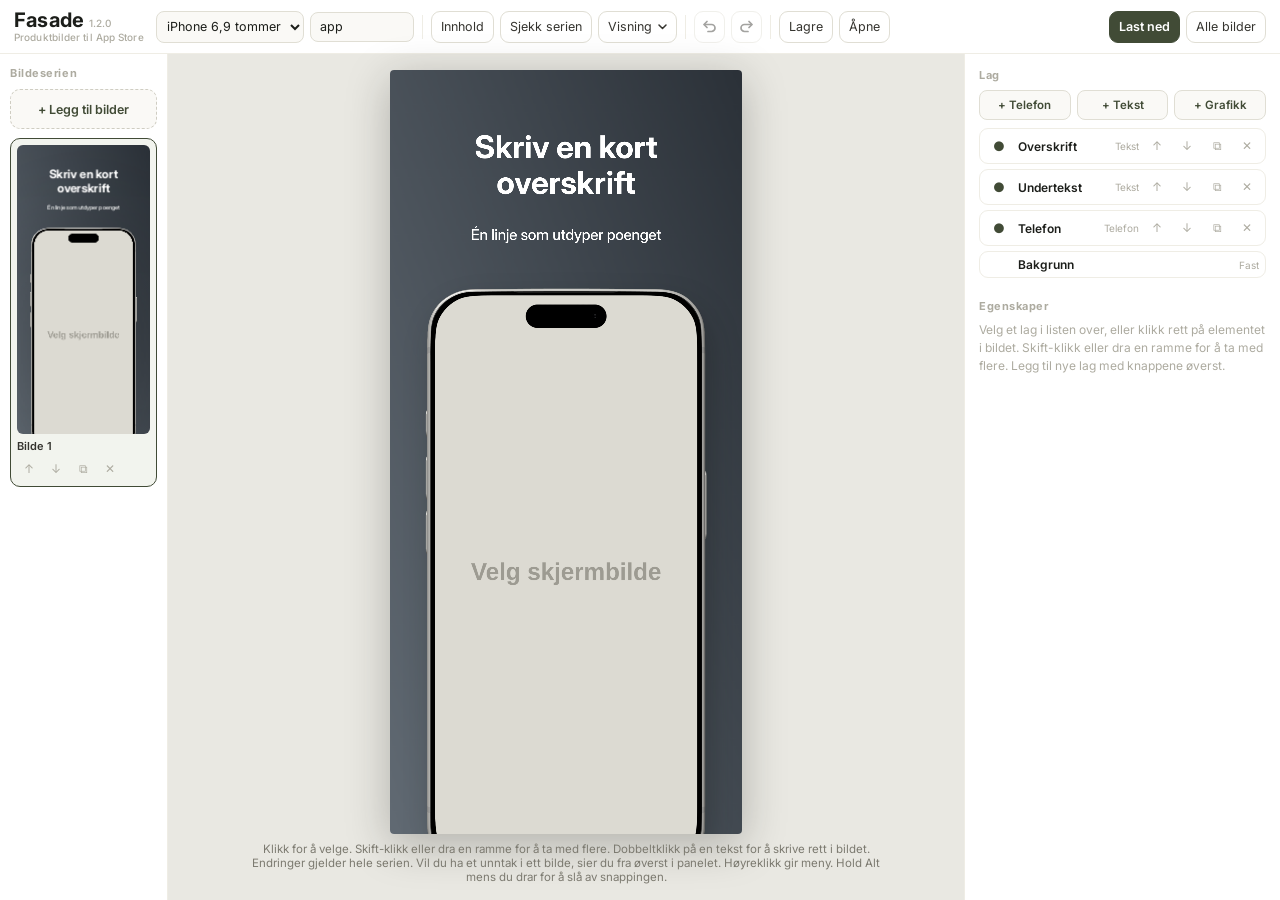
==== commit d110f6e7: "Fasade 1.2.0 - Each phone is an iPhone 17 Pro or an iPhone 18 Pro. The 18 Pro has its   narrower Dyn" ====
--- a/fasade.html
+++ b/fasade.html
@@ -656,7 +656,21 @@
 // The frame file is 880 x 1832 with the screen at 38,42 / 804 x 1748 (radius 57).
 const RAMME = { w: 880, h: 1832, sx: 38, sy: 42, sw: 804, sh: 1748, sr: 57 };
 const TEKSTUR_SKALA = 2;                 // the frame is rasterized at double resolution
-const TYKK = 8.75 / 78.0;                // thickness relative to the width, like a real phone
+
+// The body in mm, from Apple's dimensional drawings. iPhone 17 Pro and 18 Pro share
+// the body, the buttons and the ports. The frame artwork is 12,0 units per mm.
+const MM = 12.0;
+const KROPP = { b: 71.85, h: 150.01, d: 8.75 };
+const TYKK = KROPP.d * MM / RAMME.w;     // thickness relative to the frame width
+
+// The models the frame can show. The Dynamic Island's width, the camera plateau's
+// depth and the diameter of the holes in the bottom differ, in mm. Both take
+// screenshots of 1206 x 2622 px.
+const MODELLER = {
+  '17pro': { navn: 'iPhone 17 Pro', oy: 20.76, plataa: 2.55, hull: 1.06 },
+  '18pro': { navn: 'iPhone 18 Pro', oy: 15.66, plataa: 2.78, hull: 1.53 }
+};
+function modellFor(lag) { return MODELLER[lag.modell || '17pro']; }
 
 // The frames are embedded as data URIs so the tool also works when the file
 // is opened directly from Finder (file://) without a web server. Data URIs also never
@@ -701,7 +715,7 @@
 const EKSPORTGRUNN = '#ffffff';
 
 // Semantic version (MAJOR.MINOR.PATCH); the README says when each part goes up
-const VERSJON = '1.1.0';
+const VERSJON = '1.2.0';
 
 // Shortcut labels: ⌘ and ⇧ on a Mac, Ctrl+ and Skift+ elsewhere
 const ER_MAC = !!navigator.platform && /Mac/i.test(navigator.platform);
@@ -762,6 +776,7 @@
     rolleId: null, avvik: {},         // link to the template for the series
     skala: 0.56, opasitet: 100,
     variant: 'silver',
+    modell: '17pro',                  // a key in MODELLER
     skjermbildeId: null,
     statuslinje: 'behold',            // 'behold', 'skjul' or 'bytt'
     statuslinjeKilde: null,           // the screenshot 'bytt' takes the status bar from
@@ -893,7 +908,7 @@
 
 const state = {
   prosjekt: {
-    versjon: 3,
+    versjon: 4,
     format: 'iphone69',
     appnavn: 'app',
     aktiv: 0,
@@ -991,6 +1006,7 @@
       if (l.rolleId === undefined) l.rolleId = null;
       if (!l.avvik) l.avvik = {};
       if (l.type === 'telefon' && !l.statuslinje) { l.statuslinje = 'behold'; l.statuslinjeKilde = null; }
+      if (l.type === 'telefon' && !MODELLER[l.modell]) l.modell = '17pro';
       if (l.type !== 'tekst') return;
       const nt = nyttTekstlag();
       ['platePadX', 'platePadY', 'plateRadius', 'plateOpasitet', 'tekstOpasitet'].forEach(f => {
@@ -1003,7 +1019,10 @@
   if (!p.mal && p.slides && p.slides.length) p.mal = byggMalFraProsjekt(p);
   if (p.mal) p.mal.roller.forEach(r => {
     if (r.type === 'telefon' && !r.felt.statuslinje) { r.felt.statuslinje = 'behold'; r.felt.statuslinjeKilde = null; }
-  });
+    if (r.type === 'telefon' && !MODELLER[r.felt.modell]) r.felt.modell = '17pro';
+  });
+  // Needs the silhouette; without it the phones cannot be drawn, and the project converts later
+  if ((p.versjon || 0) < 4 && kontur) tilVersjon4(p);
   return p;
 }
 
@@ -1252,6 +1271,7 @@
 const fargelagtCache = new Map();   // variant id -> canvas at texture resolution
 const kroppsfargeCache = new Map(); // variant-id -> {r,g,b}
 let kontur = null;             // [{x,y,nx,ny}] normalized to -0.5..0.5 of the frame's face
+let konturVersjon3 = null;     // the outline as project files up to version 3 measured sizes by
 let rammerKlare = false;
 
 function lastRammer() {
@@ -1327,25 +1347,43 @@
     }
     return ut;
   };
+  // A closed Catmull-Rom spline through the points, with del points per segment
+  const spline = (pts, del) => {
+    const n = pts.length, ut = [];
+    for (let i = 0; i < n; i++) {
+      const a = pts[(i + n - 1) % n], b = pts[i], c = pts[(i + 1) % n], d = pts[(i + 2) % n];
+      for (let k = 0; k < del; k++) {
+        const t = k / del, t2 = t * t, t3 = t2 * t;
+        const f = (p0, p1, p2, p3) => 0.5 * (2 * p1 + (p2 - p0) * t + (2 * p0 - 5 * p1 + 4 * p2 - p3) * t2 + (3 * p1 - p0 - 3 * p2 + p3) * t3);
+        ut.push({ x: f(a.x, b.x, c.x, d.x), y: f(a.y, b.y, c.y, d.y) });
+      }
+    }
+    return ut;
+  };
   // Light smoothing: heavy smoothing pulls the contour inward in the arcs at the top and
-  // bottom, clipping the frame there. Precision is preserved by using more points.
-  p = omfordel(jevn(p, 3), 300);
-  const n = p.length;
-  for (let i = 0; i < n; i++) {
-    // Normal in pixel space (aspect-corrected), then normalized
-    const q0 = p[(i + n - 4) % n], q1 = p[(i + 4) % n];
-    const tx = (q1.x - q0.x) * RAMME.w, ty = (q1.y - q0.y) * RAMME.h;
-    const L = Math.hypot(tx, ty) || 1;
-    p[i].nx = ty / L; p[i].ny = -tx / L;
-  }
-  // Push the contour a couple of pixels outward along the normal, so the 3D body always
-  // reaches all the way to the frame's antialiased edge instead of stopping just inside it
-  const skyvUt = 2.0;
-  for (let i = 0; i < n; i++) {
-    p[i].x += p[i].nx * skyvUt / w;
-    p[i].y += p[i].ny * skyvUt / h;
-  }
-  return p;
+  // bottom, clipping the frame there. Resampling to 300 points and one more light pass
+  // even out the one-pixel dents of the traced edge (moving it less than 0,1 mm), and a
+  // spline through them gives 900 points, so the rounded corners stay smooth even on a
+  // large, tilted phone.
+  // Normals from the neighbours `spenn` points away on each side, in pixel space
+  // (aspect-corrected). Then the contour is pushed a couple of pixels outward, so the
+  // 3D body always reaches all the way to the frame's antialiased edge.
+  const medNormaler = (pts, spenn) => {
+    const n = pts.length, skyvUt = 2.0;
+    const ut = pts.map(q => ({ x: q.x, y: q.y }));
+    for (let i = 0; i < n; i++) {
+      const q0 = pts[(i + n - spenn) % n], q1 = pts[(i + spenn) % n];
+      const tx = (q1.x - q0.x) * RAMME.w, ty = (q1.y - q0.y) * RAMME.h;
+      const L = Math.hypot(tx, ty) || 1;
+      ut[i].nx = ty / L; ut[i].ny = -tx / L;
+      ut[i].x += ut[i].nx * skyvUt / w;
+      ut[i].y += ut[i].ny * skyvUt / h;
+    }
+    return ut;
+  };
+  const p300 = omfordel(jevn(p, 3), 300);
+  konturVersjon3 = medNormaler(p300, 4);
+  return medNormaler(spline(jevn(p300, 1), 3), 12);
 }
 
 // Duotone: each pixel in the silver frame gets a new color from a three-step scale based on brightness.
@@ -1384,17 +1422,17 @@
   return c;
 }
 
-// The body color (the sides and back) is read from the finished, colored frame,
-// so the 3D body always matches the frame it sits behind.
+// The metal color is read from the finished, colored frame, on the metal band just
+// inside the outline and below the buttons, so the 3D body matches the artwork's colour.
 function kroppsfarge(variantId) {
   if (kroppsfargeCache.has(variantId)) return kroppsfargeCache.get(variantId);
   const c = fargelagtRamme(variantId);
   const x = c.getContext('2d', { willReadFrequently: true });
-  const h = c.height;
+  const h = c.height, kant = 16 * TEKSTUR_SKALA;
   let sr = 0, sg = 0, sb = 0, n = 0;
-  for (let k = 0.3; k <= 0.71; k += 0.1) {
+  for (let k = 0.5; k <= 0.76; k += 0.05) {
     const y = Math.floor(h * k);
-    [4, c.width - 5].forEach(px => {
+    [kant, c.width - 1 - kant].forEach(px => {
       const d = x.getImageData(px, y, 1, 1).data;
       if (d[3] > 100) { sr += d[0]; sg += d[1]; sb += d[2]; n++; }
     });
@@ -1402,6 +1440,20 @@
   const ut = n ? { r: sr / n, g: sg / n, b: sb / n } : hexTilRgb('#c9c8c3');
   kroppsfargeCache.set(variantId, ut);
   return ut;
+}
+
+// The Dynamic Island in the frame artwork is the iPhone 17 Pro's: a black stadium
+// 20,76 mm wide, with the front camera near its right end
+const RAMME_OY = { x: 316, y: 70, w: 248, h: 72, mm: 20.76, kamera: 529 };
+
+// A stadium path for an island of the given width in frame units, centred like the artwork's
+function oySti(x, bredde, luft) {
+  const TS = TEKSTUR_SKALA, r = RAMME_OY.h / 2;
+  const midtX = RAMME_OY.x + RAMME_OY.w / 2, midtY = RAMME_OY.y + r;
+  x.beginPath();
+  x.arc((midtX - bredde / 2 + r) * TS, midtY * TS, (r + luft) * TS, Math.PI / 2, Math.PI * 1.5);
+  x.arc((midtX + bredde / 2 - r) * TS, midtY * TS, (r + luft) * TS, -Math.PI / 2, Math.PI / 2);
+  x.closePath();
 }
 
 /* =============================== 3D math (shared by GL and shadow) =============================== */
@@ -1420,9 +1472,20 @@
 
 function proj(px, py, pz, cfg, cx, cy) {
   const p = rot3(px, py, pz, cfg);
-  const f = cfg.persp;
-  const s = f / Math.max(f - p.z, f * 0.15);
+  const s = cfg.persp / (cfg.persp - p.z);
   return { x: cx + p.x * s, y: cy + p.y * s };
+}
+
+// The camera distance for a phone of this size. The depth setting is the distance,
+// but the nearest corner always stays at least a third of it away from the camera,
+// so no part of a large, strongly tilted phone is drawn more than three times its size.
+function kameraAvstand(cfg, pw, ph) {
+  const D = pw * TYKK;
+  let naermest = 0;
+  [-1, 1].forEach(a => [-1, 1].forEach(b => [-1, 1].forEach(c => {
+    naermest = Math.max(naermest, rot3(a * pw / 2, b * ph / 2, c * D / 2, cfg).z);
+  })));
+  return Math.max(cfg.persp, naermest * 1.5);
 }
 
 function rotasjonsMatrise(cfg) {
@@ -1448,14 +1511,37 @@
   return kontur.map(p => proj(p.x * pw, p.y * ph, z, cfg, cx, cy));
 }
 
-// The largest size that fits in the canvas at the current tilt, so that
-// scale 1,0 always goes all the way to the edge without the frame being cut off.
+// The phone's projected bounds around its center point, from every point of the body
+// and with the same math as the shader
+const grenseCache = new Map();
+function telefonGrenser(cfg, pw, ph) {
+  const key = [cfg.tiltX, cfg.tiltY, cfg.tiltZ, cfg.persp, cfg.plataa, pw, ph].join('|');
+  if (grenseCache.has(key)) return grenseCache.get(key);
+  const g = { x0: -pw / 2, y0: -ph / 2, x1: pw / 2, y1: ph / 2 };
+  if (telefonKropp) {
+    g.x0 = g.y0 = Infinity; g.x1 = g.y1 = -Infinity;
+    const s = telefonKropp.skrog, pxPerMm = pw * MM / RAMME.w;
+    for (let i = 0; i < s.length; i += 4) {
+      const q = proj(s[i] * pw, s[i + 1] * ph, (s[i + 2] - s[i + 3] * cfg.plataa) * pxPerMm, cfg, 0, 0);
+      g.x0 = Math.min(g.x0, q.x); g.y0 = Math.min(g.y0, q.y);
+      g.x1 = Math.max(g.x1, q.x); g.y1 = Math.max(g.y1, q.y);
+    }
+  }
+  if (grenseCache.size > 64) grenseCache.delete(grenseCache.keys().next().value);
+  grenseCache.set(key, g);
+  return g;
+}
+
+// The largest size at which the untilted phone fits in the canvas, so that scale 1,0
+// goes all the way to the edge. A tilted phone keeps its untilted size: tilting
+// never makes it grow or shrink.
 const fitCache = new Map();
-function fitFaktor(cfg) {
-  const F = FMT();
-  const key = [F.w, F.h, cfg.tiltX, cfg.tiltY, cfg.tiltZ, cfg.persp].join('|');
+function fitFaktor(persp, F) {
+  F = F || FMT();
+  const key = [F.w, F.h, persp].join('|');
   if (fitCache.has(key)) return fitCache.get(key);
   if (!kontur) return 1;
+  const cfg = { tiltX: 0, tiltY: 0, tiltZ: 0, persp: persp };
   const K0 = Math.min(F.w / RAMME.w, F.h / RAMME.h);
   const PW = RAMME.w * K0, PH = RAMME.h * K0;
   let s = 1;
@@ -1467,7 +1553,7 @@
       x1 = Math.max(x1, p.x); y1 = Math.max(y1, p.y);
     }));
     if (!(x1 > x0) || !(y1 > y0)) { fitCache.set(key, 1); return 1; }
-    // Same margins as in GLR.tegn, so 100 % size doesn't cut off the side buttons
+    // Room for the side buttons and the edge of the frame artwork
     x0 -= pw * 0.024; x1 += pw * 0.024; y0 -= pw * 0.006; y1 += pw * 0.006;
     s = s * Math.min(F.w / (x1 - x0), F.h / (y1 - y0));
   }
@@ -1475,10 +1561,216 @@
   return s;
 }
 
+// Project files up to version 3 store a phone's size relative to the fit at its own
+// tilt, with the thickness measured against 78 mm, the perspective clamped at 15 % of
+// the camera distance and the outline in `konturVersjon3`. This is that fit, so such
+// phones can keep their size.
+function fitFaktorVersjon3(l, F) {
+  const cfg = { tiltX: l.tiltX, tiltY: l.tiltY, tiltZ: l.tiltZ, persp: l.persp };
+  const K0 = Math.min(F.w / RAMME.w, F.h / RAMME.h);
+  let s = 1;
+  for (let k = 0; k < 3; k++) {
+    const pw = RAMME.w * K0 * s, ph = RAMME.h * K0 * s, D = pw * 8.75 / 78.0;
+    let x0 = Infinity, y0 = Infinity, x1 = -Infinity, y1 = -Infinity;
+    [D / 2, -D / 2].forEach(z => konturVersjon3.forEach(q => {
+      const p = rot3(q.x * pw, q.y * ph, z, cfg);
+      const f = cfg.persp / Math.max(cfg.persp - p.z, cfg.persp * 0.15);
+      x0 = Math.min(x0, p.x * f); y0 = Math.min(y0, p.y * f);
+      x1 = Math.max(x1, p.x * f); y1 = Math.max(y1, p.y * f);
+    }));
+    if (!(x1 > x0) || !(y1 > y0)) return 1;
+    x0 -= pw * 0.024; x1 += pw * 0.024; y0 -= pw * 0.006; y1 += pw * 0.006;
+    s = s * Math.min(F.w / (x1 - x0), F.h / (y1 - y0));
+  }
+  return s;
+}
+
+// Version 4 stores the size relative to the untilted fit. This is what a version 3
+// size is multiplied by, so the phone keeps the size it had on the canvas.
+function faktorTilVersjon4(l, F) { return fitFaktorVersjon3(l, F) / fitFaktor(l.persp, F); }
+
+// Rescales every phone in a project from version 3 or older: in the slides, the template
+// and the layouts kept for the other formats
+function tilVersjon4(p) {
+  const F0 = FORMATER[p.format] || FORMATER.iphone69;
+  const lagene = new Map();
+  (p.slides || []).forEach(s => (s.lag || []).forEach(l => {
+    lagene.set(l.id, l);
+    if (l.type === 'telefon') l.skala *= faktorTilVersjon4(l, F0);
+  }));
+  if (p.mal) p.mal.roller.forEach(r => { if (r.type === 'telefon') r.felt.skala *= faktorTilVersjon4(r.felt, F0); });
+  Object.keys(p.formatminne).forEach(fmt => {
+    const F = FORMATER[fmt], minne = p.formatminne[fmt];
+    if (!F || !minne) return;
+    Object.keys(minne.lag || {}).forEach(id => {
+      const l = lagene.get(id), g = minne.lag[id];
+      if (l && l.type === 'telefon' && typeof g.skala === 'number') g.skala *= faktorTilVersjon4(l, F);
+    });
+    if (minne.mal) minne.mal.roller.forEach(r => { if (r.type === 'telefon') r.felt.skala *= faktorTilVersjon4(r.felt, F); });
+  });
+  p.versjon = 4;
+}
+
+/* =============================== Phone body =============================== */
+// The body is built in mm around the silhouette: the edge profile, the buttons and
+// the camera plateau. The openings in the side wall are drawn by the shader in GLR.
+
+// The edge in cross-section, the same on all four sides: [inset from the outline,
+// height above the middle of the thickness] in mm, from the glass to the back. The
+// metal is flat in the middle of the thickness and rolls over to the glass in front.
+const PROFIL = (() => {
+  const ut = [[2.61, 4.375], [1.95, 4.35], [1.2, 4.29]];
+  for (let g = 90; g >= 0; g -= 10) {
+    const t = g * Math.PI / 180;
+    ut.push([0.9 * (1 - Math.cos(t)), 1.5 + 2.74 * Math.sin(t)]);
+  }
+  return ut.concat([[0, -1.44], [0.05, -2.2], [0.17, -2.86], [0.45, -3.55], [0.97, -4.01],
+    [1.6, -4.25], [2.35, -4.35], [3.0, -4.37], [3.79, -4.375]]);
+})();
+// The first three points are the edge of the glass, covered by the artwork; the metal
+// starts at the third. The flat side ends where the back edge begins.
+const PROFIL_GLASS = 3;
+const PROFIL_BAKKANT = PROFIL.findIndex(p => p[1] < 0);
+
+// The buttons: [side (-1 left, 1 right), centre from the top edge, length] in mm.
+// All are 2,66 mm tall, centred in the thickness, and stand 0,45 mm proud of the side.
+const KNAPPER = [[-1, 34.28, 6.90], [-1, 48.43, 11.20], [-1, 62.63, 11.20], [1, 55.53, 17.70]];
+const KNAPP = { h: 2.66, ut: 0.45 };
+
+// The camera plateau covers the full width at the top of the back: 44,5 mm long with
+// 7 mm corners. Its depth depends on the model.
+const PLATAA = { lengde: 44.5, hjorne: 7 };
+
+// Points around a stadium lying along y, with half-length hl and radius r, and their outward normals
+function stadion(hl, r) {
+  const ut = [];
+  [[hl - r, -90], [-(hl - r), 90]].forEach(([cy, fra]) => {
+    for (let k = 0; k <= 12; k++) {
+      const a = (fra + 15 * k) * Math.PI / 180;
+      ut.push({ y: cy + r * Math.cos(a), z: r * Math.sin(a), ny: Math.cos(a), nz: Math.sin(a) });
+    }
+  });
+  return ut;
+}
+
+// Vertices as aPos(2) aZ(1) aN(3) aUV(2) aMat(1). aMat: 0 front with the artwork, 1 side wall
+// with openings, 2 back, 3 plain metal, 4 plain metal moved back by the plateau depth.
+// The hull holds x, y, z (mm) and 1 for points the plateau moves, for the projected bounds.
+let telefonKropp = null;
+function byggKropp() {
+  const tilX = mm => mm * MM / RAMME.w, tilY = mm => mm * MM / RAMME.h;
+  const vd = [], metall = [], front = [], skrog = [];
+  const punkt = (x, y, z, nx, ny, nz, u, v, mat) => {
+    vd.push(x, y, z / KROPP.d, nx, ny, nz, u, v, mat);
+    skrog.push(x, y, z, mat === 4 ? 1 : 0);
+    return vd.length / 9 - 1;
+  };
+  const baand = (ut, r0, r1, m) => {
+    for (let i = 0; i < m; i++) {
+      const j = (i + 1) % m;
+      ut.push(r0 + i, r0 + j, r1 + j, r0 + i, r1 + j, r1 + i);
+    }
+  };
+  const vifte = (ut, senter, r, m) => { for (let i = 0; i < m; i++) ut.push(senter, r + i, r + (i + 1) % m); };
+  // Outward normal of the profile at point k, as [outward, forward]
+  const profilNormal = k => {
+    const a = PROFIL[Math.max(0, k - 1)], b = PROFIL[Math.min(PROFIL.length - 1, k + 1)];
+    const tr = a[0] - b[0], tz = b[1] - a[1];
+    const L = Math.hypot(tr, tz) || 1;
+    return [-tz / L, tr / L];
+  };
+  // One ring of the profile around an outline of points {x, y, nx, ny}
+  const ring = (omriss, k, mat) => {
+    const [inn, z] = PROFIL[k];
+    const [nr, nz] = profilNormal(k);
+    const start = vd.length / 9;
+    omriss.forEach(p => {
+      const x = p.x - p.nx * tilX(inn), y = p.y - p.ny * tilY(inn);
+      if (mat === 0) punkt(x, y, z, 0, 0, 1, x + 0.5, y + 0.5, 0);
+      else punkt(x, y, z, p.nx * nr, p.ny * nr, nz, 0, 0, mat);
+    });
+    return start;
+  };
+  const n = kontur.length;
+
+  // Front: the artwork over the glass. It keeps the flat front's normal, since the
+  // artwork has its own light drawn in. The artwork's metal rim and side buttons lie
+  // outside the glass and are left out; the metal below is built instead.
+  let forrige = null;
+  for (let k = 0; k < PROFIL_GLASS; k++) {
+    const r = ring(kontur, k, 0);
+    if (forrige !== null) baand(front, forrige, r, n);
+    forrige = r;
+  }
+  vifte(front, punkt(0, 0, KROPP.d / 2, 0, 0, 1, 0.5, 0.5, 0), 0, n);
+
+  // Metal side and back
+  forrige = null;
+  for (let k = PROFIL_GLASS - 1; k < PROFIL.length; k++) {
+    const r = ring(kontur, k, 1);
+    if (forrige !== null) baand(metall, forrige, r, n);
+    forrige = r;
+  }
+  const bak = vd.length / 9;
+  const [innBak, zBak] = PROFIL[PROFIL.length - 1];
+  kontur.forEach(p => punkt(p.x - p.nx * tilX(innBak), p.y - p.ny * tilY(innBak), zBak, 0, 0, -1, 0, 0, 2));
+  vifte(metall, punkt(0, 0, zBak, 0, 0, -1, 0, 0, 2), bak, n);
+
+  // The straight sides, in the frame's coordinates
+  const xVenstre = Math.min(...kontur.filter(p => Math.abs(p.y) < 0.25).map(p => p.x));
+  const xHoyre = Math.max(...kontur.filter(p => Math.abs(p.y) < 0.25).map(p => p.x));
+
+  // Buttons: a stadium standing out from the side, with a softly rounded top edge
+  KNAPPER.forEach(([side, midt, lengde]) => {
+    const xv = side < 0 ? xVenstre : xHoyre, yc = midt - KROPP.h / 2;
+    const omriss = stadion(lengde / 2, KNAPP.h / 2), m = omriss.length;
+    const lagRing = (t, krymp, normal) => {
+      const start = vd.length / 9;
+      omriss.forEach(o => {
+        const [nx, ny, nz] = normal(o);
+        punkt(xv + side * tilX(t), tilY(yc + o.y - o.ny * krymp), o.z - o.nz * krymp, nx, ny, nz, 0, 0, 3);
+      });
+      return start;
+    };
+    const sideN = o => [0, o.ny, o.nz];
+    const kantN = o => { const L = Math.hypot(0.8, 0.6); return [side * 0.8 / L, o.ny * 0.6 / L, o.nz * 0.6 / L]; };
+    const r0 = lagRing(-0.15, 0, sideN), r1 = lagRing(KNAPP.ut - 0.12, 0, sideN), r2 = lagRing(KNAPP.ut, 0.12, kantN);
+    baand(metall, r0, r1, m);
+    baand(metall, r1, r2, m);
+    const lokk = lagRing(KNAPP.ut, 0.12, () => [side, 0, 0]);
+    vifte(metall, punkt(xv + side * tilX(KNAPP.ut), tilY(yc), 0, side, 0, 0, 0, 0, 3), lokk, m);
+  });
+
+  // Camera plateau: the silhouette above the plateau's lower corners, closed by the corners.
+  // Its side starts where the flat side ends, and its back edge rolls over like the body's.
+  const yb = PLATAA.lengde - KROPP.h / 2, R = PLATAA.hjorne;
+  const yMm = p => p.y * RAMME.h / MM;
+  const topp = kontur.map((p, i) => i).filter(i => yMm(kontur[i]) < yb - R);
+  const brudd = topp.findIndex((i, k) => k > 0 && i !== topp[k - 1] + 1);
+  const fot = (brudd > 0 ? topp.slice(brudd).concat(topp.slice(0, brudd)) : topp).map(i => kontur[i]);
+  const hjorne = (xc, fra) => {
+    for (let g = fra; g <= fra + 90; g += 10) {
+      const a = g * Math.PI / 180;
+      fot.push({ x: tilX(xc + R * Math.cos(a)), y: tilY(yb - R + R * Math.sin(a)), nx: Math.cos(a), ny: Math.sin(a) });
+    }
+  };
+  hjorne(xHoyre * RAMME.w / MM - R, 0);
+  hjorne(xVenstre * RAMME.w / MM + R, 90);
+  const m = fot.length;
+  forrige = ring(fot, PROFIL_BAKKANT, 3);
+  for (let k = PROFIL_BAKKANT; k < PROFIL.length; k++) {
+    const r = ring(fot, k, 4);
+    baand(metall, forrige, r, m);
+    forrige = r;
+  }
+  vifte(metall, punkt(0, tilY((yb - KROPP.h / 2) / 2), zBak, 0, 0, -1, 0, 0, 4), forrige, m);
+
+  return { vd: vd, idx: metall.concat(front), antMetall: metall.length, antFront: front.length, skrog: skrog };
+}
+
 /* =============================== WebGL renderer =============================== */
-// The phone is built as a rounded slab: the front is textured with frame +
-// screenshot, the side wall and back are lit per pixel. The normals are rounded
-// between front and side wall, so the metal gets a smooth, soft transition without stripes.
+// The body from byggKropp. The front is textured with frame + screenshot, the metal
+// is lit per pixel, and the shader draws the openings and the Camera Control into the side.
 
 const GLR = {
   klar: false,
@@ -1491,22 +1783,45 @@
     const vsKilde = `
       attribute vec2 aPos; attribute float aZ; attribute vec3 aN; attribute vec2 aUV; attribute float aMat;
       uniform vec2 uSize; uniform float uD; uniform mat3 uR; uniform float uF; uniform vec2 uUt; uniform vec2 uC;
-      varying vec3 vN; varying vec2 vUV; varying float vMat;
+      uniform vec3 uMm; uniform float uPlataa;
+      varying vec3 vN; varying vec2 vUV; varying float vMat; varying vec3 vP;
       void main() {
-        vec3 p = uR * vec3(aPos * uSize, aZ * uD);
+        // The plateau's back sits as far back as this model's plateau is deep
+        float bak = aMat > 3.5 ? uPlataa : 0.0;
+        vec3 p = uR * vec3(aPos * uSize, aZ * uD - bak);
         vN = uR * aN;
         vUV = aUV; vMat = aMat;
+        vP = vec3(aPos * uMm.xy, aZ * uMm.z);   // mm from the middle of the body
         float w = (uF - p.z) / uF;
         float X = (p.x + uC.x * w) * 2.0 / uUt.x;
         float Y = -(p.y + uC.y * w) * 2.0 / uUt.y;
-        float Z = ((2500.0 - p.z) / 6000.0) * w;
+        // Depth as 1 - 0.2/w: linear in screen space, so it interpolates correctly across
+        // large triangles and the back never shows through the front
+        float Z = w - 0.2;
         gl_Position = vec4(X, Y, Z, w);
       }`;
 
+    // Positions in mm need high precision for the thin lines around the openings
     const fsFarge = `
+      #ifdef GL_FRAGMENT_PRECISION_HIGH
+      precision highp float;
+      #else
       precision mediump float;
-      uniform vec3 uKropp; uniform vec3 uBak;
-      varying vec3 vN; varying vec2 vUV; varying float vMat;
+      #endif
+      uniform vec3 uKropp; uniform vec3 uBak; uniform float uAa; uniform float uHull;
+      varying vec3 vN; varying vec2 vUV; varying float vMat; varying vec3 vP;
+
+      // Signed distance in mm to a stadium lying along x: centre c, half-length hl, radius r
+      float stadion(vec2 p, vec2 c, float hl, float r) {
+        vec2 q = abs(p - c);
+        q.x = max(q.x - (hl - r), 0.0);
+        return length(q) - r;
+      }
+      // How much of the pixel lies inside a shape, soft over about one pixel
+      float inni(float d) { return 1.0 - smoothstep(-uAa, uAa, d); }
+      // How much lies on a line of width w just outside a shape
+      float kant(float d, float w) { return inni(d - w) - inni(d); }
+
       void main() {
         vec3 N = normalize(vN);
         vec3 L = normalize(vec3(-0.38, -0.62, 0.68));
@@ -1514,8 +1829,52 @@
         vec3 H = normalize(L + vec3(0.0, 0.0, 1.0));
         float spek = pow(max(dot(N, H), 0.0), 42.0) * 0.5;
         float mot = max(dot(N, normalize(vec3(0.55, 0.25, 0.35))), 0.0) * 0.14;
-        vec3 base = vMat > 1.5 ? uBak : uKropp;
-        vec3 c = base * (0.42 + 0.60 * diff + mot) + vec3(spek);
+        vec3 base = vMat > 1.5 && vMat < 2.5 ? uBak : uKropp;
+        vec3 m = base * (0.42 + 0.60 * diff + mot);
+        vec3 c = m + vec3(spek);
+        // Antenna lines across the long sides, also where the plateau makes the side deeper
+        if (!(vMat > 1.5 && vMat < 2.5) && abs(vP.x) > 34.0) {
+          float y = vP.y + 75.005;
+          float antenne = min(abs(y - 16.14) - 0.79, abs(y - 133.85) - 0.75);
+          c = mix(c, vec3(dot(c, vec3(0.299, 0.587, 0.114))) * 0.85, inni(antenne) * 0.55);
+        }
+        if (vMat > 0.5 && vMat < 1.5) {
+          // Bottom edge: USB-C with its tongue, two screws, and five holes on each side
+          // for the speaker and the microphones
+          if (vP.y > 72.0 && abs(vP.x) < 24.0) {
+            vec2 p = vec2(vP.x, vP.z);
+            float usb = stadion(p, vec2(0.0), 4.5, 1.57);
+            c = mix(c, min(m * 1.2 + vec3(spek), vec3(1.0)), kant(usb, 0.2));
+            c = mix(c, vec3(0.035), inni(usb));
+            c = mix(c, vec3(0.13), inni(stadion(p, vec2(0.0), 3.3, 0.33)) * inni(usb));
+            for (int i = 0; i < 2; i++) {
+              float s = length(p - vec2(i == 0 ? -6.925 : 6.925, 0.0)) - 0.75;
+              c = mix(c, m * 0.62, inni(s));
+              c = mix(c, m * 0.35, min(kant(s, 0.08) + inni(s + 0.5), 1.0));
+            }
+            for (int i = 0; i < 5; i++) {
+              float x = 11.505 + float(i) * 2.255;
+              float h = min(length(p - vec2(x, 0.0)), length(p + vec2(x, 0.0))) - uHull;
+              c = mix(c, min(m * 1.12, vec3(1.0)), kant(h, 0.08));
+              c = mix(c, vec3(0.04), inni(h));
+            }
+          }
+          // The long sides, in mm from the top edge: the gaps around the buttons, and
+          // the Camera Control, a flush sapphire strip on the right
+          if (abs(vP.x) > 34.0) {
+            vec2 p = vec2(vP.y + 75.005, vP.z);
+            if (vP.x < 0.0) {
+              float g = min(stadion(p, vec2(34.28, 0.0), 3.45, 1.33),
+                min(stadion(p, vec2(48.43, 0.0), 5.6, 1.33), stadion(p, vec2(62.63, 0.0), 5.6, 1.33)));
+              c = mix(c, m * 0.3, kant(g, 0.1));
+            } else {
+              c = mix(c, m * 0.3, kant(stadion(p, vec2(55.53, 0.0), 8.85, 1.33), 0.1));
+              float cc = stadion(p, vec2(98.40, 0.0), 8.55, 1.515);
+              c = mix(c, min(m * 0.9 + vec3(spek * 1.8), vec3(1.0)), inni(cc));
+              c = mix(c, m * 0.35, kant(cc, 0.1));
+            }
+          }
+        }
         gl_FragColor = vec4(min(c, vec3(1.0)), 1.0);
       }`;
 
@@ -1552,6 +1911,8 @@
     this.progFarge = lagProgram(fsFarge);
     this.progTex = lagProgram(fsTekstur);
     if (!this.progFarge || !this.progTex) return false;
+    const vindu = gl.getParameter(gl.MAX_VIEWPORT_DIMS);
+    this.maksGpu = Math.min(vindu[0], vindu[1], gl.getParameter(gl.MAX_RENDERBUFFER_SIZE));
 
     this.tex = gl.createTexture();
     gl.bindTexture(gl.TEXTURE_2D, this.tex);
@@ -1563,61 +1924,18 @@
     return true;
   },
 
-  // The geometry is built once when the contour is ready
+  // Uploads the body once it is built
   byggGeometri() {
     const gl = this.gl;
-    const n = kontur.length;
-    // Profile from front to back: z as a fraction of the thickness, b = how much
-    // the normal tilts outward (0 = straight front/back, 1 = straight out to the side)
-    const profil = [
-      { z: 0.5, b: 0.30 }, { z: 0.40, b: 0.80 }, { z: 0.24, b: 1.0 },
-      { z: -0.24, b: 1.0 }, { z: -0.40, b: 0.85 }, { z: -0.5, b: 0.55 }
-    ];
-    const vd = [];   // aPos(2) aZ(1) aN(3) aUV(2) aMat(1) = 9 floats
-    const leggTil = (px, py, z, nx, ny, nz, u, v, mat) => { vd.push(px, py, z, nx, ny, nz, u, v, mat); };
-
-    // Side wall
-    profil.forEach(pr => {
-      for (let i = 0; i < n; i++) {
-        const k = kontur[i];
-        const lat = pr.b, nzz = (1 - pr.b) * (pr.z >= 0 ? 1 : -1);
-        const L = Math.hypot(k.nx * lat, k.ny * lat, nzz) || 1;
-        leggTil(k.x, k.y, pr.z, k.nx * lat / L, k.ny * lat / L, nzz / L, 0, 0, 1);
-      }
-    });
-    const sideStart = 0;
-    const idx = [];
-    for (let r = 0; r < profil.length - 1; r++) {
-      for (let i = 0; i < n; i++) {
-        const j = (i + 1) % n;
-        const a = sideStart + r * n + i, b = sideStart + r * n + j;
-        const c = sideStart + (r + 1) * n + i, d = sideStart + (r + 1) * n + j;
-        idx.push(a, b, d, a, d, c);
-      }
-    }
-    // Back: fan from the center point
-    const bakSenter = vd.length / 9;
-    leggTil(0, 0, -0.5, 0, 0, -1, 0, 0, 2);
-    const bakRing = vd.length / 9;
-    for (let i = 0; i < n; i++) leggTil(kontur[i].x, kontur[i].y, -0.5, 0, 0, -1, 0, 0, 2);
-    for (let i = 0; i < n; i++) idx.push(bakSenter, bakRing + ((i + 1) % n), bakRing + i);
-    // Front: the whole frame surface as one textured rectangle. The frame's own
-    // alpha channel decides the outline, so neither the top and bottom arcs nor
-    // the side buttons can get clipped - the outline is only used for the 3D body behind it.
-    const forStart = vd.length / 9;
-    leggTil(-0.5, -0.5, 0.5, 0, 0, 1, 0, 0, 0);
-    leggTil(0.5, -0.5, 0.5, 0, 0, 1, 1, 0, 0);
-    leggTil(0.5, 0.5, 0.5, 0, 0, 1, 1, 1, 0);
-    leggTil(-0.5, 0.5, 0.5, 0, 0, 1, 0, 1, 0);
-    idx.push(forStart, forStart + 1, forStart + 2, forStart, forStart + 2, forStart + 3);
-
-    this.antSideIdx = profil.length ? (profil.length - 1) * n * 6 + n * 3 : 0; // side wall + back
-    this.antForIdx = 6;
-    this.forOffset = this.antSideIdx;
+    const k = telefonKropp;
+    this.antMetallIdx = k.antMetall;
+    this.antForIdx = k.antFront;
+    this.forOffset = k.antMetall;
+    const idx = k.idx;
 
     this.vbo = gl.createBuffer();
     gl.bindBuffer(gl.ARRAY_BUFFER, this.vbo);
-    gl.bufferData(gl.ARRAY_BUFFER, new Float32Array(vd), gl.STATIC_DRAW);
+    gl.bufferData(gl.ARRAY_BUFFER, new Float32Array(k.vd), gl.STATIC_DRAW);
     this.ibo = gl.createBuffer();
     gl.bindBuffer(gl.ELEMENT_ARRAY_BUFFER, this.ibo);
     gl.bufferData(gl.ELEMENT_ARRAY_BUFFER, new Uint32Array(idx), gl.STATIC_DRAW);
@@ -1651,24 +1969,26 @@
     if (!this.klar) return null;
     const D = pw * TYKK;
 
-    // Projected bounds computed in JS with the same math as the shader
-    let x0 = Infinity, y0 = Infinity, x1 = -Infinity, y1 = -Infinity;
-    [D / 2, -D / 2].forEach(z => kontur.forEach(p => {
-      const q = proj(p.x * pw, p.y * ph, z, cfg, 0, 0);
-      x0 = Math.min(x0, q.x); y0 = Math.min(y0, q.y);
-      x1 = Math.max(x1, q.x); y1 = Math.max(y1, q.y);
-    }));
-    // The side buttons stick out beyond the body's outline and need extra margin,
-    // and all edges get a bit of room for antialiasing
-    const padX = pw * 0.024 + 4, padY = pw * 0.006 + 4;
-    x0 -= padX; y0 -= padY; x1 += padX; y1 += padY;
+    // The bounds include the buttons and the plateau; the edges get room for antialiasing
+    const g = telefonGrenser(cfg, pw, ph);
+    const x0 = g.x0 - 4, y0 = g.y0 - 4, x1 = g.x1 + 4, y1 = g.y1 + 4;
     const bw = Math.max(2, Math.ceil(x1 - x0)), bh = Math.max(2, Math.ceil(y1 - y0));
 
+    // Supersampling stops at 4096 px. A final render never drops below full resolution,
+    // unless the graphics card cannot make a canvas that large.
+    const stor = Math.max(bw, bh);
     let ss = superSample;
-    const MAKS = 4096;
-    if (Math.max(bw, bh) * ss > MAKS) ss = MAKS / Math.max(bw, bh);
-    const utW = Math.max(2, Math.round(bw * ss)), utH = Math.max(2, Math.round(bh * ss));
+    if (stor * ss > 4096) ss = Math.max(superSample >= 1 ? 1 : 0, 4096 / stor);
+    ss = Math.min(ss, this.maksGpu / stor);
+    let utW = Math.max(2, Math.round(bw * ss)), utH = Math.max(2, Math.round(bh * ss));
     if (this.cv.width !== utW || this.cv.height !== utH) { this.cv.width = utW; this.cv.height = utH; }
+    // A browser may give the canvas a smaller drawing buffer than asked for. The phone is
+    // then rendered at the size it got, instead of being cropped.
+    if (gl.drawingBufferWidth < utW || gl.drawingBufferHeight < utH) {
+      const k = Math.min(gl.drawingBufferWidth / utW, gl.drawingBufferHeight / utH);
+      utW = Math.max(2, Math.floor(utW * k)); utH = Math.max(2, Math.floor(utH * k));
+      this.cv.width = utW; this.cv.height = utH;
+    }
 
     gl.viewport(0, 0, utW, utH);
     gl.clearColor(0, 0, 0, 0);
@@ -1689,13 +2009,18 @@
       gl.uniform1f(gl.getUniformLocation(prog, 'uF'), cfg.persp);
       gl.uniform2f(gl.getUniformLocation(prog, 'uUt'), bw, bh);
       gl.uniform2f(gl.getUniformLocation(prog, 'uC'), cX, cY);
+      gl.uniform3f(gl.getUniformLocation(prog, 'uMm'), RAMME.w / MM, RAMME.h / MM, KROPP.d);
+      gl.uniform1f(gl.getUniformLocation(prog, 'uPlataa'), cfg.plataa * MM / RAMME.w * pw);
     };
 
     settUniformer(this.progFarge);
     const kr = [kropp.r / 255, kropp.g / 255, kropp.b / 255];
     gl.uniform3f(gl.getUniformLocation(this.progFarge, 'uKropp'), kr[0], kr[1], kr[2]);
     gl.uniform3f(gl.getUniformLocation(this.progFarge, 'uBak'), kr[0] * 0.82, kr[1] * 0.82, kr[2] * 0.82);
-    gl.drawElements(gl.TRIANGLES, this.antSideIdx, this.idxType, 0);
+    // About one output pixel in mm, for soft edges on the openings
+    gl.uniform1f(gl.getUniformLocation(this.progFarge, 'uAa'), 0.75 * RAMME.w / (MM * pw * utW / bw));
+    gl.uniform1f(gl.getUniformLocation(this.progFarge, 'uHull'), cfg.hull / 2);
+    gl.drawElements(gl.TRIANGLES, this.antMetallIdx, this.idxType, 0);
 
     settUniformer(this.progTex);
     gl.activeTexture(gl.TEXTURE0);
@@ -1837,53 +2162,72 @@
 
 const teksturCache = new Map();   // key -> canvas (frame + screenshot composited)
 function teksturFor(lag) {
-  const key = [lag.variant, lag.skjermbildeId || 'tom', lag.statuslinje, lag.statuslinjeKilde, lag.zoom, lag.panX, lag.panY].join('|');
+  const key = [lag.variant, lag.modell, lag.skjermbildeId || 'tom', lag.statuslinje, lag.statuslinjeKilde, lag.zoom, lag.panX, lag.panY].join('|');
   if (teksturCache.has(key)) return { c: teksturCache.get(key), key: key };
   const TS = TEKSTUR_SKALA;
   const c = document.createElement('canvas');
   c.width = RAMME.w * TS; c.height = RAMME.h * TS;
   const x = c.getContext('2d');
   const SX = RAMME.sx * TS, SY = RAMME.sy * TS, SW = RAMME.sw * TS, SH = RAMME.sh * TS, SR = RAMME.sr * TS;
+  const skjermflate = () => {
+    x.fillStyle = '#ffffff';
+    x.fillRect(SX, SY, SW, SH);
+    const skjerm = lag.skjermbildeId ? bilder.get(lag.skjermbildeId) : null;
+    if (skjerm && skjerm.img) {
+      const img = skjermbildeMedStatuslinje(lag, skjerm.img);
+      const grunn = Math.max(SW / img.width, SH / img.height);
+      const s = grunn * (lag.zoom / 100);
+      const w = img.width * s, h = img.height * s;
+      const fx = SX + (SW - w) / 2 + (lag.panX / 100) * (w - SW) / 2 * -1;
+      const fy = SY + (SH - h) / 2 + (lag.panY / 100) * (h - SH) / 2 * -1;
+      x.drawImage(img, fx, fy, w, h);
+    } else {
+      x.fillStyle = '#eceae2';
+      x.fillRect(SX, SY, SW, SH);
+      x.fillStyle = '#a9a79d';
+      x.font = '600 ' + (74 * TS) + "px 'Figtree', sans-serif";
+      x.textAlign = 'center';
+      x.fillText('Velg skjermbilde', SX + SW / 2, SY + SH / 2);
+    }
+  };
   x.save();
   x.beginPath();
   if (x.roundRect) x.roundRect(SX, SY, SW, SH, SR);
   else { x.rect(SX, SY, SW, SH); }
   x.clip();
-  x.fillStyle = '#ffffff';
-  x.fillRect(SX, SY, SW, SH);
-  const skjerm = lag.skjermbildeId ? bilder.get(lag.skjermbildeId) : null;
-  if (skjerm && skjerm.img) {
-    const img = skjermbildeMedStatuslinje(lag, skjerm.img);
-    const grunn = Math.max(SW / img.width, SH / img.height);
-    const s = grunn * (lag.zoom / 100);
-    const w = img.width * s, h = img.height * s;
-    const fx = SX + (SW - w) / 2 + (lag.panX / 100) * (w - SW) / 2 * -1;
-    const fy = SY + (SH - h) / 2 + (lag.panY / 100) * (h - SH) / 2 * -1;
-    x.drawImage(img, fx, fy, w, h);
-  } else {
-    x.fillStyle = '#eceae2';
-    x.fillRect(SX, SY, SW, SH);
-    x.fillStyle = '#a9a79d';
-    x.font = '600 ' + (74 * TS) + "px 'Figtree', sans-serif";
-    x.textAlign = 'center';
-    x.fillText('Velg skjermbilde', SX + SW / 2, SY + SH / 2);
-  }
+  skjermflate();
   x.restore();
-  x.drawImage(fargelagtRamme(lag.variant), 0, 0, c.width, c.height);
+  const ramme = fargelagtRamme(lag.variant);
+  x.drawImage(ramme, 0, 0, c.width, c.height);
+  // A model with another island: the screen shows through the artwork's island again,
+  // and the model's island is drawn on top with the camera moved along with its right end
+  const modell = modellFor(lag);
+  if (modell.oy !== RAMME_OY.mm) {
+    const w = RAMME_OY.w * modell.oy / RAMME_OY.mm;
+    x.save();
+    oySti(x, RAMME_OY.w, 1);
+    x.clip();
+    skjermflate();
+    x.restore();
+    x.fillStyle = '#000';
+    oySti(x, w, 0);
+    x.fill();
+    const kx = (RAMME_OY.kamera - 16) * TS, ky = (RAMME_OY.y + RAMME_OY.h / 2 - 16) * TS, ks = 32 * TS;
+    x.drawImage(ramme, kx, ky, ks, ks, kx + (w - RAMME_OY.w) / 2 * TS, ky, ks, ks);
+  }
   if (teksturCache.size > 12) teksturCache.delete(teksturCache.keys().next().value);
   teksturCache.set(key, c);
   return { c: c, key: key };
 }
 
 const telefonCache = new Map();   // key -> {c,x0,y0,w,h}
-function telefonSnapshot(lag, pw, ph, kvalitet) {
-  const key = [lag.variant, lag.skjermbildeId || 'tom', lag.statuslinje, lag.statuslinjeKilde, lag.zoom, lag.panX, lag.panY,
-    lag.tiltX, lag.tiltY, lag.tiltZ, lag.persp, Math.round(pw), Math.round(ph), kvalitet].join('|');
+function telefonSnapshot(lag, m, kvalitet) {
+  const key = [lag.variant, lag.modell, lag.skjermbildeId || 'tom', lag.statuslinje, lag.statuslinjeKilde, lag.zoom, lag.panX, lag.panY,
+    lag.tiltX, lag.tiltY, lag.tiltZ, m.cfg.persp, m.cfg.plataa, Math.round(m.pw), Math.round(m.ph), kvalitet].join('|');
   if (telefonCache.has(key)) return telefonCache.get(key);
   const tex = teksturFor(lag);
-  const cfg = { tiltX: lag.tiltX, tiltY: lag.tiltY, tiltZ: lag.tiltZ, persp: lag.persp };
   const ss = kvalitet === 'fin' ? 2 : 0.85;
-  const snap = GLR.tegn(cfg, pw, ph, tex.c, tex.key, kroppsfarge(lag.variant), ss);
+  const snap = GLR.tegn(m.cfg, m.pw, m.ph, tex.c, tex.key, kroppsfarge(lag.variant), ss);
   if (!snap) return null;
   if (telefonCache.size > 24) telefonCache.delete(telefonCache.keys().next().value);
   telefonCache.set(key, snap);
@@ -2199,10 +2543,13 @@
 
 function telefonMaal(lag) {
   const F = FMT();
-  const cfg = { tiltX: lag.tiltX, tiltY: lag.tiltY, tiltZ: lag.tiltZ, persp: lag.persp };
-  const fit = fitFaktor(cfg);
+  const fit = fitFaktor(lag.persp);
   const K0 = Math.min(F.w / RAMME.w, F.h / RAMME.h);
-  return { pw: RAMME.w * K0 * lag.skala * fit, ph: RAMME.h * K0 * lag.skala * fit, cfg: cfg };
+  const pw = RAMME.w * K0 * lag.skala * fit, ph = RAMME.h * K0 * lag.skala * fit;
+  const modell = modellFor(lag);
+  const cfg = { tiltX: lag.tiltX, tiltY: lag.tiltY, tiltZ: lag.tiltZ, persp: lag.persp, plataa: modell.plataa, hull: modell.hull };
+  cfg.persp = kameraAvstand(cfg, pw, ph);
+  return { pw: pw, ph: ph, cfg: cfg };
 }
 
 function tegnTelefonSkygge(ctx, lag, cfg, pw, ph) {
@@ -2226,7 +2573,7 @@
   if (!rammerKlare) return;
   const m = telefonMaal(lag);
   if (lag.skygge > 0) tegnTelefonSkygge(ctx, lag, m.cfg, m.pw, m.ph);
-  const snap = telefonSnapshot(lag, m.pw, m.ph, kvalitet);
+  const snap = telefonSnapshot(lag, m, kvalitet);
   if (!snap) return;
   ctx.globalAlpha = lag.opasitet / 100;
   ctx.drawImage(snap.c, lag.x + snap.x0, lag.y + snap.y0, snap.w, snap.h);
@@ -2381,9 +2728,13 @@
 // Approximate half-width of a layer - used only to skip layers
 // that fall outside the slide anyway
 function halvbredde(l) {
-  // The phone is never wider than its own frame, no matter how much it's tilted.
-  // If we compute it too wide, the tool thinks the layer is visible in slides it isn't.
-  if (l.type === 'telefon') { const m = telefonMaal(l); return m.pw * 0.6; }
+  // Perspective can make the near half of a tilted phone wider than the untilted phone,
+  // so the half-width comes from the projected bounds
+  if (l.type === 'telefon') {
+    const m = telefonMaal(l);
+    const g = telefonGrenser(m.cfg, m.pw, m.ph);
+    return Math.max(-g.x0, g.x1);
+  }
   if (l.type === 'tekst') {
     const h = oppsettFor(l).blokkH;
     return (l.rotasjon ? Math.max(l.bredde, h) : l.bredde) / 2 + l.str;
@@ -4221,6 +4572,10 @@
   return 'Bilde ' + (nr.length > 1 ? nr.slice(0, -1).join(', ') + ' og ' + nr[nr.length - 1] : nr[0]);
 }
 
+// Every model in MODELLER takes screenshots of this size. The Dynamic Island in the
+// frame only fits those.
+const MODELL_SKJERMBILDE = { w: 1206, h: 2622 };
+
 function publiseringssjekk() {
   const F = FMT();
   const funn = [];
@@ -4260,7 +4615,13 @@
           if (bilde && bilde.img && bilde.img.width < skjermbredde * 0.9) {
             funn.push({ alvor: 'advarsel', hvor: hvor, i: i, lag: l.id,
               tekst: navn + ': Skjermbildet er ' + bilde.img.width + ' px bredt, men vises ' + skjermbredde +
-                     ' px bredt. Det blir uskarpt. Ta skjermbildet på en telefon med større skjerm, eller gjør telefonen mindre.' });
+                     ' px bredt. Det blir uskarpt. Gjør telefonen mindre.' });
+          }
+          if (bilde && bilde.img && (bilde.img.width !== MODELL_SKJERMBILDE.w || bilde.img.height !== MODELL_SKJERMBILDE.h)) {
+            const modell = modellFor(l).navn;
+            funn.push({ alvor: 'advarsel', hvor: hvor, i: i, lag: l.id,
+              tekst: navn + ': Skjermbildet er ' + bilde.img.width + ' × ' + bilde.img.height + ' px, men Dynamic Island i rammen passer bare til skjermbilder fra ' +
+                     modell + ' (' + MODELL_SKJERMBILDE.w + ' × ' + MODELL_SKJERMBILDE.h + ' px). Ta skjermbildet på en ' + modell + '.' });
           }
           const st = statuslinjeStatus(l);
           if (st.feil) funn.push({ alvor: 'advarsel', hvor: hvor, i: i, lag: l.id, tekst: navn + ': ' + st.feil });
@@ -4954,7 +5315,7 @@
   rotasjon: 'rotasjon', opasitet: 'synlighet', just: 'justering', plate: 'plate',
   plateFarge: 'platefarge', platePadX: 'luft i platen', platePadY: 'luft i platen',
   plateRadius: 'hjørner', plateOpasitet: 'synlighet på platen', tekstOpasitet: 'synlighet på teksten',
-  kantlinje: 'kantlinje', kantFarge: 'kantfarge', variant: 'telefonfarge', skala: 'størrelse',
+  kantlinje: 'kantlinje', kantFarge: 'kantfarge', variant: 'telefonfarge', modell: 'modell', skala: 'størrelse',
   tiltX: 'tilt', tiltY: 'tilt', tiltZ: 'tilt', persp: 'perspektiv', zoom: 'utsnitt',
   panX: 'utsnitt', panY: 'utsnitt', statuslinje: 'statuslinje', statuslinjeKilde: 'statuslinje',
   hoyde: 'høyde', beskjar: 'beskjæring',
@@ -4995,6 +5356,13 @@
     { label: 'Fjern', svak: true, klikk: () => endre(() => { l.skjermbildeId = null; }) }
   ]));
 
+  const modell = l.modell || '17pro';
+  boks.appendChild(el('<div style="font-size:12px;color:var(--gra);margin-top:2px">Modell</div>'));
+  boks.appendChild(segrad(Object.keys(MODELLER).map(id => ({
+    label: MODELLER[id].navn, aktiv: modell === id,
+    velg: () => endre(() => { l.modell = id; }, { struktur: true })
+  })), ['modell']));
+
   const grid = el('<div class="fargegrid"></div>');
   VARIANTER.forEach(v => {
     const b = el('<button title="' + v.hex + '"' + (l.variant === v.id ? ' class="aktiv"' : '') + '><span class="prikk" style="background:' + v.hex + '"></span>' + v.navn + '</button>');
@@ -5003,12 +5371,17 @@
   });
   boks.appendChild(medAlle(grid, ['variant']));
 
-  boks.appendChild(skyv('Størrelse', () => l.skala, v => { l.skala = v; }, 0.1, 1.2, 0.01, v => Math.round(v * 100) + ' %', norm.skala, ['skala']));
+  // The depth shows the distance in use: close to a large, strongly tilted phone the camera
+  // stops at its limit. Size and tilt move that limit, so their sliders refresh it too.
+  const dybdeTekst = v => Math.round(telefonMaal(Object.assign({}, l, { persp: v })).cfg.persp) + ' px';
+  const dybde = skyv('Dybde i perspektivet', () => l.persp, v => { l.persp = v; }, 900, 6000, 50, dybdeTekst, norm.persp, ['persp']);
+  const medDybde = sett => v => { sett(v); dybde.querySelector('.verdi').textContent = dybdeTekst(l.persp); };
+  boks.appendChild(skyv('Størrelse', () => l.skala, medDybde(v => { l.skala = v; }), 0.1, 1.2, 0.01, v => Math.round(v * 100) + ' %', norm.skala, ['skala']));
   boks.appendChild(el('<div style="font-size:12px;color:var(--gra);margin-top:2px">Tilt i 3D</div>'));
-  boks.appendChild(skyv('Venstre / høyre', () => l.tiltY, v => { l.tiltY = v; }, -55, 55, 1, v => v + '°', norm.tiltY, ['tiltY']));
-  boks.appendChild(skyv('Fremover / bakover', () => l.tiltX, v => { l.tiltX = v; }, -45, 45, 1, v => v + '°', norm.tiltX, ['tiltX']));
-  boks.appendChild(skyv('Skråstilling', () => l.tiltZ, v => { l.tiltZ = v; }, -35, 35, 1, v => v + '°', norm.tiltZ, ['tiltZ']));
-  boks.appendChild(skyv('Dybde i perspektivet', () => l.persp, v => { l.persp = v; }, 900, 6000, 50, v => v + ' px', norm.persp, ['persp']));
+  boks.appendChild(skyv('Venstre / høyre', () => l.tiltY, medDybde(v => { l.tiltY = v; }), -55, 55, 1, v => v + '°', norm.tiltY, ['tiltY']));
+  boks.appendChild(skyv('Fremover / bakover', () => l.tiltX, medDybde(v => { l.tiltX = v; }), -45, 45, 1, v => v + '°', norm.tiltX, ['tiltX']));
+  boks.appendChild(skyv('Skråstilling', () => l.tiltZ, medDybde(v => { l.tiltZ = v; }), -35, 35, 1, v => v + '°', norm.tiltZ, ['tiltZ']));
+  boks.appendChild(dybde);
   boks.appendChild(skyv('Skygge', () => l.skygge, v => { l.skygge = v; }, 0, 100, 1, v => v + ' %', norm.skygge, ['skygge']));
   boks.appendChild(el('<div style="font-size:12px;color:var(--gra);margin-top:2px">Utsnitt av skjermbildet</div>'));
   boks.appendChild(skyv('Zoom', () => l.zoom, v => { l.zoom = v; }, 100, 200, 1, v => v + ' %', norm.zoom, ['zoom']));
@@ -5802,6 +6175,7 @@
   });
   state.utklipp = {
     merke: UTKLIPPSMERKE,
+    versjon: state.prosjekt.versjon,   // phone sizes follow the version of the project they come from
     fraSlide: state.prosjekt.slides[state.prosjekt.aktiv] ? state.prosjekt.slides[state.prosjekt.aktiv].id : null,
     lag: JSON.parse(JSON.stringify(flokk)),
     bilder: bildekart
@@ -5838,6 +6212,8 @@
       }
       if (sammeBilde) { k.x += 40; k.y += 40; }
       if (k.type === 'tekst') ryddUthev(k);
+      // A phone copied from a version 3 project keeps the size it had there
+      if (k.type === 'telefon' && (pakke.versjon || 0) < 4 && state.prosjekt.versjon >= 4 && kontur) k.skala *= faktorTilVersjon4(k, FMT());
       s.lag.push(k);
       nye.push(k.id);
     });
@@ -6374,6 +6750,7 @@
   try {
     await lastRammer();
     kontur = lagKontur();
+    if (kontur) telefonKropp = byggKropp();
     if (!kontur) feil = 'Klarte ikke å lese silhuetten ut av rammen.';
     else if (!GLR.init()) feil = 'WebGL er ikke tilgjengelig i denne nettleseren.';
     else GLR.byggGeometri();
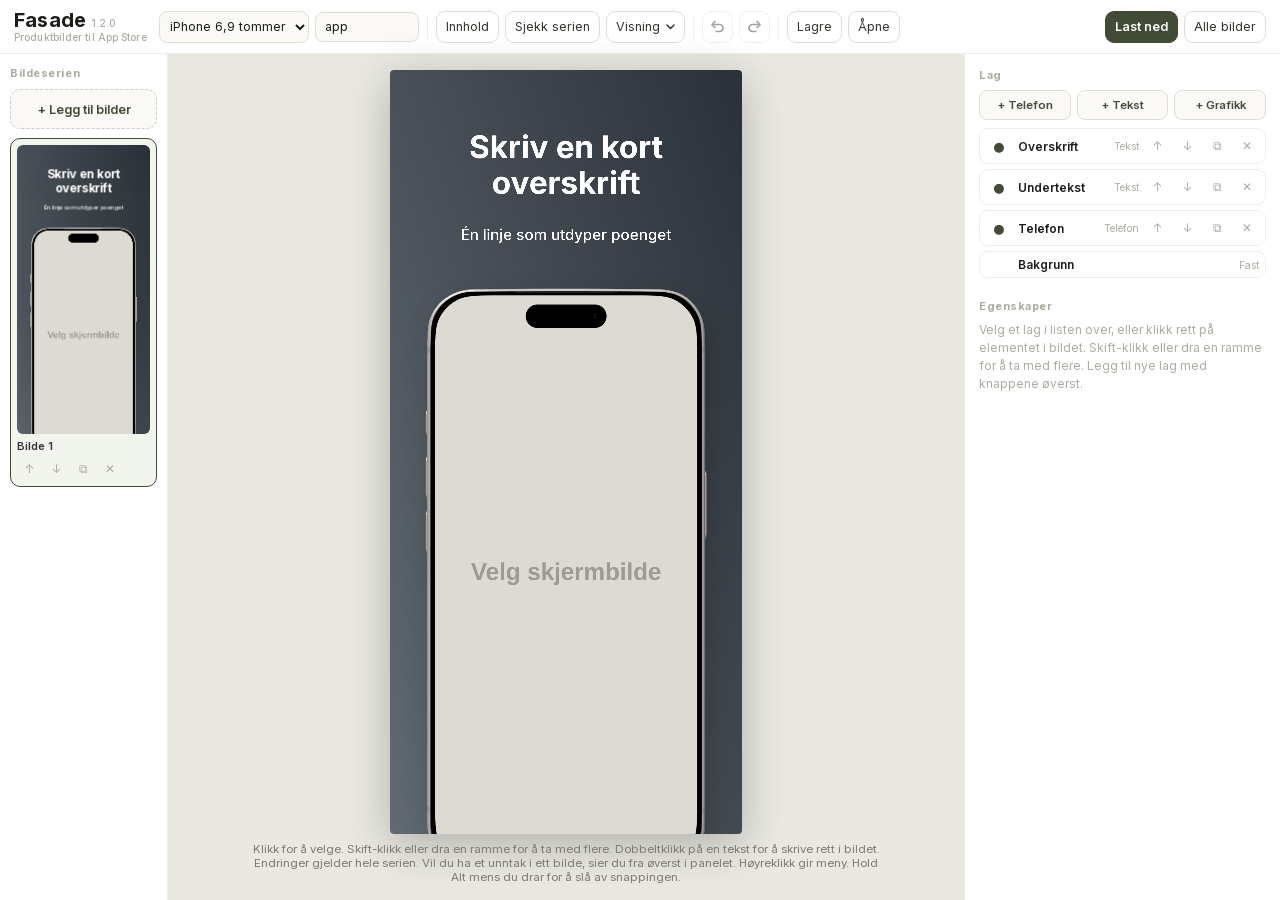
==== commit 98b790b7: "fix: serve all fonts from the app instead of Google Fonts - assets/fonts/google/: woff2 copies of th" ====
--- a/fasade.html
+++ b/fasade.html
@@ -4,13 +4,11 @@
 <meta charset="utf-8">
 <meta name="viewport" content="width=device-width, initial-scale=1">
 <title>Fasade</title>
-<link rel="preconnect" href="https://fonts.googleapis.com">
-<link rel="preconnect" href="https://fonts.gstatic.com" crossorigin>
 <!-- Fonts are loaded across their full weight range, so the difference between thin
      and bold is large enough to matter in a screenshot. -->
-<!-- Each weight is requested separately. Requesting a range (300..900) can make the browser
-     serve a single variable file, and then the canvas often draws only two weights. -->
-<link rel="stylesheet" href="https://fonts.googleapis.com/css2?family=Alegreya+Sans:wght@100;300;400;500;700;800;900&family=DM+Mono:wght@300;400;500&family=Figtree:wght@300;400;500;600;700;800;900&family=Instrument+Sans:wght@400;500;600;700&family=Inter:wght@200;300;400;500;600;700;800;900&family=Open+Sans:wght@300;400;500;600;700;800&family=Manrope:wght@200;300;400;500;600;700;800&family=Nunito:wght@200;300;400;500;600;700;800;900&family=Plus+Jakarta+Sans:wght@200;300;400;500;600;700;800&display=swap">
+<!-- Each weight has its own @font-face rule in fonts.css. A single range rule (300..900)
+     often makes the canvas draw only two weights. -->
+<link rel="stylesheet" href="assets/fonts/google/fonts.css">
 <style>
 /* Exo 2 is a single variable file, but is declared with one rule per weight. This gives
    the canvas real weight instances: a range (100 900) often yields only two in practice. */
@@ -6783,5 +6781,10 @@
 
 start();
 </script>
+<script>
+  // Sends only the app's base path to GoatCounter: no query string, hash or title, nothing stored on the device.
+  if (location.hostname === 'elzacka.github.io')
+    new Image().src = 'https://elzacka.goatcounter.com/count?p=' + encodeURIComponent('/fasade/') + '&rnd=' + Math.random().toString(36).slice(2, 7)
+</script>
 </body>
 </html>
--- a/assets/fonts/google/fonts.css
+++ b/assets/fonts/google/fonts.css
@@ -0,0 +1,1047 @@
+/* Self-hosted copies of Google Fonts (OFL), latin and latin-ext only. */
+/* latin-ext */
+@font-face {
+  font-family: 'Alegreya Sans';
+  font-style: normal;
+  font-weight: 100;
+  font-display: swap;
+  src: url(AlegreyaSans-100-latin-ext.woff2) format('woff2');
+  unicode-range: U+0100-02BA, U+02BD-02C5, U+02C7-02CC, U+02CE-02D7, U+02DD-02FF, U+0304, U+0308, U+0329, U+1D00-1DBF, U+1E00-1E9F, U+1EF2-1EFF, U+2020, U+20A0-20AB, U+20AD-20C4, U+2113, U+2C60-2C7F, U+A720-A7FF;
+}
+/* latin */
+@font-face {
+  font-family: 'Alegreya Sans';
+  font-style: normal;
+  font-weight: 100;
+  font-display: swap;
+  src: url(AlegreyaSans-100-latin.woff2) format('woff2');
+  unicode-range: U+0000-00FF, U+0131, U+0152-0153, U+02BB-02BC, U+02C6, U+02DA, U+02DC, U+0304, U+0308, U+0329, U+2000-206F, U+20AC, U+2122, U+2191, U+2193, U+2212, U+2215, U+FEFF, U+FFFD;
+}
+/* latin-ext */
+@font-face {
+  font-family: 'Alegreya Sans';
+  font-style: normal;
+  font-weight: 300;
+  font-display: swap;
+  src: url(AlegreyaSans-300-latin-ext.woff2) format('woff2');
+  unicode-range: U+0100-02BA, U+02BD-02C5, U+02C7-02CC, U+02CE-02D7, U+02DD-02FF, U+0304, U+0308, U+0329, U+1D00-1DBF, U+1E00-1E9F, U+1EF2-1EFF, U+2020, U+20A0-20AB, U+20AD-20C4, U+2113, U+2C60-2C7F, U+A720-A7FF;
+}
+/* latin */
+@font-face {
+  font-family: 'Alegreya Sans';
+  font-style: normal;
+  font-weight: 300;
+  font-display: swap;
+  src: url(AlegreyaSans-300-latin.woff2) format('woff2');
+  unicode-range: U+0000-00FF, U+0131, U+0152-0153, U+02BB-02BC, U+02C6, U+02DA, U+02DC, U+0304, U+0308, U+0329, U+2000-206F, U+20AC, U+2122, U+2191, U+2193, U+2212, U+2215, U+FEFF, U+FFFD;
+}
+/* latin-ext */
+@font-face {
+  font-family: 'Alegreya Sans';
+  font-style: normal;
+  font-weight: 400;
+  font-display: swap;
+  src: url(AlegreyaSans-400-latin-ext.woff2) format('woff2');
+  unicode-range: U+0100-02BA, U+02BD-02C5, U+02C7-02CC, U+02CE-02D7, U+02DD-02FF, U+0304, U+0308, U+0329, U+1D00-1DBF, U+1E00-1E9F, U+1EF2-1EFF, U+2020, U+20A0-20AB, U+20AD-20C4, U+2113, U+2C60-2C7F, U+A720-A7FF;
+}
+/* latin */
+@font-face {
+  font-family: 'Alegreya Sans';
+  font-style: normal;
+  font-weight: 400;
+  font-display: swap;
+  src: url(AlegreyaSans-400-latin.woff2) format('woff2');
+  unicode-range: U+0000-00FF, U+0131, U+0152-0153, U+02BB-02BC, U+02C6, U+02DA, U+02DC, U+0304, U+0308, U+0329, U+2000-206F, U+20AC, U+2122, U+2191, U+2193, U+2212, U+2215, U+FEFF, U+FFFD;
+}
+/* latin-ext */
+@font-face {
+  font-family: 'Alegreya Sans';
+  font-style: normal;
+  font-weight: 500;
+  font-display: swap;
+  src: url(AlegreyaSans-500-latin-ext.woff2) format('woff2');
+  unicode-range: U+0100-02BA, U+02BD-02C5, U+02C7-02CC, U+02CE-02D7, U+02DD-02FF, U+0304, U+0308, U+0329, U+1D00-1DBF, U+1E00-1E9F, U+1EF2-1EFF, U+2020, U+20A0-20AB, U+20AD-20C4, U+2113, U+2C60-2C7F, U+A720-A7FF;
+}
+/* latin */
+@font-face {
+  font-family: 'Alegreya Sans';
+  font-style: normal;
+  font-weight: 500;
+  font-display: swap;
+  src: url(AlegreyaSans-500-latin.woff2) format('woff2');
+  unicode-range: U+0000-00FF, U+0131, U+0152-0153, U+02BB-02BC, U+02C6, U+02DA, U+02DC, U+0304, U+0308, U+0329, U+2000-206F, U+20AC, U+2122, U+2191, U+2193, U+2212, U+2215, U+FEFF, U+FFFD;
+}
+/* latin-ext */
+@font-face {
+  font-family: 'Alegreya Sans';
+  font-style: normal;
+  font-weight: 700;
+  font-display: swap;
+  src: url(AlegreyaSans-700-latin-ext.woff2) format('woff2');
+  unicode-range: U+0100-02BA, U+02BD-02C5, U+02C7-02CC, U+02CE-02D7, U+02DD-02FF, U+0304, U+0308, U+0329, U+1D00-1DBF, U+1E00-1E9F, U+1EF2-1EFF, U+2020, U+20A0-20AB, U+20AD-20C4, U+2113, U+2C60-2C7F, U+A720-A7FF;
+}
+/* latin */
+@font-face {
+  font-family: 'Alegreya Sans';
+  font-style: normal;
+  font-weight: 700;
+  font-display: swap;
+  src: url(AlegreyaSans-700-latin.woff2) format('woff2');
+  unicode-range: U+0000-00FF, U+0131, U+0152-0153, U+02BB-02BC, U+02C6, U+02DA, U+02DC, U+0304, U+0308, U+0329, U+2000-206F, U+20AC, U+2122, U+2191, U+2193, U+2212, U+2215, U+FEFF, U+FFFD;
+}
+/* latin-ext */
+@font-face {
+  font-family: 'Alegreya Sans';
+  font-style: normal;
+  font-weight: 800;
+  font-display: swap;
+  src: url(AlegreyaSans-800-latin-ext.woff2) format('woff2');
+  unicode-range: U+0100-02BA, U+02BD-02C5, U+02C7-02CC, U+02CE-02D7, U+02DD-02FF, U+0304, U+0308, U+0329, U+1D00-1DBF, U+1E00-1E9F, U+1EF2-1EFF, U+2020, U+20A0-20AB, U+20AD-20C4, U+2113, U+2C60-2C7F, U+A720-A7FF;
+}
+/* latin */
+@font-face {
+  font-family: 'Alegreya Sans';
+  font-style: normal;
+  font-weight: 800;
+  font-display: swap;
+  src: url(AlegreyaSans-800-latin.woff2) format('woff2');
+  unicode-range: U+0000-00FF, U+0131, U+0152-0153, U+02BB-02BC, U+02C6, U+02DA, U+02DC, U+0304, U+0308, U+0329, U+2000-206F, U+20AC, U+2122, U+2191, U+2193, U+2212, U+2215, U+FEFF, U+FFFD;
+}
+/* latin-ext */
+@font-face {
+  font-family: 'Alegreya Sans';
+  font-style: normal;
+  font-weight: 900;
+  font-display: swap;
+  src: url(AlegreyaSans-900-latin-ext.woff2) format('woff2');
+  unicode-range: U+0100-02BA, U+02BD-02C5, U+02C7-02CC, U+02CE-02D7, U+02DD-02FF, U+0304, U+0308, U+0329, U+1D00-1DBF, U+1E00-1E9F, U+1EF2-1EFF, U+2020, U+20A0-20AB, U+20AD-20C4, U+2113, U+2C60-2C7F, U+A720-A7FF;
+}
+/* latin */
+@font-face {
+  font-family: 'Alegreya Sans';
+  font-style: normal;
+  font-weight: 900;
+  font-display: swap;
+  src: url(AlegreyaSans-900-latin.woff2) format('woff2');
+  unicode-range: U+0000-00FF, U+0131, U+0152-0153, U+02BB-02BC, U+02C6, U+02DA, U+02DC, U+0304, U+0308, U+0329, U+2000-206F, U+20AC, U+2122, U+2191, U+2193, U+2212, U+2215, U+FEFF, U+FFFD;
+}
+/* latin-ext */
+@font-face {
+  font-family: 'DM Mono';
+  font-style: normal;
+  font-weight: 300;
+  font-display: swap;
+  src: url(DMMono-300-latin-ext.woff2) format('woff2');
+  unicode-range: U+0100-02BA, U+02BD-02C5, U+02C7-02CC, U+02CE-02D7, U+02DD-02FF, U+0304, U+0308, U+0329, U+1D00-1DBF, U+1E00-1E9F, U+1EF2-1EFF, U+2020, U+20A0-20AB, U+20AD-20C4, U+2113, U+2C60-2C7F, U+A720-A7FF;
+}
+/* latin */
+@font-face {
+  font-family: 'DM Mono';
+  font-style: normal;
+  font-weight: 300;
+  font-display: swap;
+  src: url(DMMono-300-latin.woff2) format('woff2');
+  unicode-range: U+0000-00FF, U+0131, U+0152-0153, U+02BB-02BC, U+02C6, U+02DA, U+02DC, U+0304, U+0308, U+0329, U+2000-206F, U+20AC, U+2122, U+2191, U+2193, U+2212, U+2215, U+FEFF, U+FFFD;
+}
+/* latin-ext */
+@font-face {
+  font-family: 'DM Mono';
+  font-style: normal;
+  font-weight: 400;
+  font-display: swap;
+  src: url(DMMono-400-latin-ext.woff2) format('woff2');
+  unicode-range: U+0100-02BA, U+02BD-02C5, U+02C7-02CC, U+02CE-02D7, U+02DD-02FF, U+0304, U+0308, U+0329, U+1D00-1DBF, U+1E00-1E9F, U+1EF2-1EFF, U+2020, U+20A0-20AB, U+20AD-20C4, U+2113, U+2C60-2C7F, U+A720-A7FF;
+}
+/* latin */
+@font-face {
+  font-family: 'DM Mono';
+  font-style: normal;
+  font-weight: 400;
+  font-display: swap;
+  src: url(DMMono-400-latin.woff2) format('woff2');
+  unicode-range: U+0000-00FF, U+0131, U+0152-0153, U+02BB-02BC, U+02C6, U+02DA, U+02DC, U+0304, U+0308, U+0329, U+2000-206F, U+20AC, U+2122, U+2191, U+2193, U+2212, U+2215, U+FEFF, U+FFFD;
+}
+/* latin-ext */
+@font-face {
+  font-family: 'DM Mono';
+  font-style: normal;
+  font-weight: 500;
+  font-display: swap;
+  src: url(DMMono-500-latin-ext.woff2) format('woff2');
+  unicode-range: U+0100-02BA, U+02BD-02C5, U+02C7-02CC, U+02CE-02D7, U+02DD-02FF, U+0304, U+0308, U+0329, U+1D00-1DBF, U+1E00-1E9F, U+1EF2-1EFF, U+2020, U+20A0-20AB, U+20AD-20C4, U+2113, U+2C60-2C7F, U+A720-A7FF;
+}
+/* latin */
+@font-face {
+  font-family: 'DM Mono';
+  font-style: normal;
+  font-weight: 500;
+  font-display: swap;
+  src: url(DMMono-500-latin.woff2) format('woff2');
+  unicode-range: U+0000-00FF, U+0131, U+0152-0153, U+02BB-02BC, U+02C6, U+02DA, U+02DC, U+0304, U+0308, U+0329, U+2000-206F, U+20AC, U+2122, U+2191, U+2193, U+2212, U+2215, U+FEFF, U+FFFD;
+}
+/* latin-ext */
+@font-face {
+  font-family: 'Figtree';
+  font-style: normal;
+  font-weight: 300;
+  font-display: swap;
+  src: url(Figtree-variable-latin-ext.woff2) format('woff2');
+  unicode-range: U+0100-02BA, U+02BD-02C5, U+02C7-02CC, U+02CE-02D7, U+02DD-02FF, U+0304, U+0308, U+0329, U+1D00-1DBF, U+1E00-1E9F, U+1EF2-1EFF, U+2020, U+20A0-20AB, U+20AD-20C4, U+2113, U+2C60-2C7F, U+A720-A7FF;
+}
+/* latin */
+@font-face {
+  font-family: 'Figtree';
+  font-style: normal;
+  font-weight: 300;
+  font-display: swap;
+  src: url(Figtree-variable-latin.woff2) format('woff2');
+  unicode-range: U+0000-00FF, U+0131, U+0152-0153, U+02BB-02BC, U+02C6, U+02DA, U+02DC, U+0304, U+0308, U+0329, U+2000-206F, U+20AC, U+2122, U+2191, U+2193, U+2212, U+2215, U+FEFF, U+FFFD;
+}
+/* latin-ext */
+@font-face {
+  font-family: 'Figtree';
+  font-style: normal;
+  font-weight: 400;
+  font-display: swap;
+  src: url(Figtree-variable-latin-ext.woff2) format('woff2');
+  unicode-range: U+0100-02BA, U+02BD-02C5, U+02C7-02CC, U+02CE-02D7, U+02DD-02FF, U+0304, U+0308, U+0329, U+1D00-1DBF, U+1E00-1E9F, U+1EF2-1EFF, U+2020, U+20A0-20AB, U+20AD-20C4, U+2113, U+2C60-2C7F, U+A720-A7FF;
+}
+/* latin */
+@font-face {
+  font-family: 'Figtree';
+  font-style: normal;
+  font-weight: 400;
+  font-display: swap;
+  src: url(Figtree-variable-latin.woff2) format('woff2');
+  unicode-range: U+0000-00FF, U+0131, U+0152-0153, U+02BB-02BC, U+02C6, U+02DA, U+02DC, U+0304, U+0308, U+0329, U+2000-206F, U+20AC, U+2122, U+2191, U+2193, U+2212, U+2215, U+FEFF, U+FFFD;
+}
+/* latin-ext */
+@font-face {
+  font-family: 'Figtree';
+  font-style: normal;
+  font-weight: 500;
+  font-display: swap;
+  src: url(Figtree-variable-latin-ext.woff2) format('woff2');
+  unicode-range: U+0100-02BA, U+02BD-02C5, U+02C7-02CC, U+02CE-02D7, U+02DD-02FF, U+0304, U+0308, U+0329, U+1D00-1DBF, U+1E00-1E9F, U+1EF2-1EFF, U+2020, U+20A0-20AB, U+20AD-20C4, U+2113, U+2C60-2C7F, U+A720-A7FF;
+}
+/* latin */
+@font-face {
+  font-family: 'Figtree';
+  font-style: normal;
+  font-weight: 500;
+  font-display: swap;
+  src: url(Figtree-variable-latin.woff2) format('woff2');
+  unicode-range: U+0000-00FF, U+0131, U+0152-0153, U+02BB-02BC, U+02C6, U+02DA, U+02DC, U+0304, U+0308, U+0329, U+2000-206F, U+20AC, U+2122, U+2191, U+2193, U+2212, U+2215, U+FEFF, U+FFFD;
+}
+/* latin-ext */
+@font-face {
+  font-family: 'Figtree';
+  font-style: normal;
+  font-weight: 600;
+  font-display: swap;
+  src: url(Figtree-variable-latin-ext.woff2) format('woff2');
+  unicode-range: U+0100-02BA, U+02BD-02C5, U+02C7-02CC, U+02CE-02D7, U+02DD-02FF, U+0304, U+0308, U+0329, U+1D00-1DBF, U+1E00-1E9F, U+1EF2-1EFF, U+2020, U+20A0-20AB, U+20AD-20C4, U+2113, U+2C60-2C7F, U+A720-A7FF;
+}
+/* latin */
+@font-face {
+  font-family: 'Figtree';
+  font-style: normal;
+  font-weight: 600;
+  font-display: swap;
+  src: url(Figtree-variable-latin.woff2) format('woff2');
+  unicode-range: U+0000-00FF, U+0131, U+0152-0153, U+02BB-02BC, U+02C6, U+02DA, U+02DC, U+0304, U+0308, U+0329, U+2000-206F, U+20AC, U+2122, U+2191, U+2193, U+2212, U+2215, U+FEFF, U+FFFD;
+}
+/* latin-ext */
+@font-face {
+  font-family: 'Figtree';
+  font-style: normal;
+  font-weight: 700;
+  font-display: swap;
+  src: url(Figtree-variable-latin-ext.woff2) format('woff2');
+  unicode-range: U+0100-02BA, U+02BD-02C5, U+02C7-02CC, U+02CE-02D7, U+02DD-02FF, U+0304, U+0308, U+0329, U+1D00-1DBF, U+1E00-1E9F, U+1EF2-1EFF, U+2020, U+20A0-20AB, U+20AD-20C4, U+2113, U+2C60-2C7F, U+A720-A7FF;
+}
+/* latin */
+@font-face {
+  font-family: 'Figtree';
+  font-style: normal;
+  font-weight: 700;
+  font-display: swap;
+  src: url(Figtree-variable-latin.woff2) format('woff2');
+  unicode-range: U+0000-00FF, U+0131, U+0152-0153, U+02BB-02BC, U+02C6, U+02DA, U+02DC, U+0304, U+0308, U+0329, U+2000-206F, U+20AC, U+2122, U+2191, U+2193, U+2212, U+2215, U+FEFF, U+FFFD;
+}
+/* latin-ext */
+@font-face {
+  font-family: 'Figtree';
+  font-style: normal;
+  font-weight: 800;
+  font-display: swap;
+  src: url(Figtree-variable-latin-ext.woff2) format('woff2');
+  unicode-range: U+0100-02BA, U+02BD-02C5, U+02C7-02CC, U+02CE-02D7, U+02DD-02FF, U+0304, U+0308, U+0329, U+1D00-1DBF, U+1E00-1E9F, U+1EF2-1EFF, U+2020, U+20A0-20AB, U+20AD-20C4, U+2113, U+2C60-2C7F, U+A720-A7FF;
+}
+/* latin */
+@font-face {
+  font-family: 'Figtree';
+  font-style: normal;
+  font-weight: 800;
+  font-display: swap;
+  src: url(Figtree-variable-latin.woff2) format('woff2');
+  unicode-range: U+0000-00FF, U+0131, U+0152-0153, U+02BB-02BC, U+02C6, U+02DA, U+02DC, U+0304, U+0308, U+0329, U+2000-206F, U+20AC, U+2122, U+2191, U+2193, U+2212, U+2215, U+FEFF, U+FFFD;
+}
+/* latin-ext */
+@font-face {
+  font-family: 'Figtree';
+  font-style: normal;
+  font-weight: 900;
+  font-display: swap;
+  src: url(Figtree-variable-latin-ext.woff2) format('woff2');
+  unicode-range: U+0100-02BA, U+02BD-02C5, U+02C7-02CC, U+02CE-02D7, U+02DD-02FF, U+0304, U+0308, U+0329, U+1D00-1DBF, U+1E00-1E9F, U+1EF2-1EFF, U+2020, U+20A0-20AB, U+20AD-20C4, U+2113, U+2C60-2C7F, U+A720-A7FF;
+}
+/* latin */
+@font-face {
+  font-family: 'Figtree';
+  font-style: normal;
+  font-weight: 900;
+  font-display: swap;
+  src: url(Figtree-variable-latin.woff2) format('woff2');
+  unicode-range: U+0000-00FF, U+0131, U+0152-0153, U+02BB-02BC, U+02C6, U+02DA, U+02DC, U+0304, U+0308, U+0329, U+2000-206F, U+20AC, U+2122, U+2191, U+2193, U+2212, U+2215, U+FEFF, U+FFFD;
+}
+/* latin-ext */
+@font-face {
+  font-family: 'Instrument Sans';
+  font-style: normal;
+  font-weight: 400;
+  font-stretch: 100%;
+  font-display: swap;
+  src: url(InstrumentSans-variable-latin-ext.woff2) format('woff2');
+  unicode-range: U+0100-02BA, U+02BD-02C5, U+02C7-02CC, U+02CE-02D7, U+02DD-02FF, U+0304, U+0308, U+0329, U+1D00-1DBF, U+1E00-1E9F, U+1EF2-1EFF, U+2020, U+20A0-20AB, U+20AD-20C4, U+2113, U+2C60-2C7F, U+A720-A7FF;
+}
+/* latin */
+@font-face {
+  font-family: 'Instrument Sans';
+  font-style: normal;
+  font-weight: 400;
+  font-stretch: 100%;
+  font-display: swap;
+  src: url(InstrumentSans-variable-latin.woff2) format('woff2');
+  unicode-range: U+0000-00FF, U+0131, U+0152-0153, U+02BB-02BC, U+02C6, U+02DA, U+02DC, U+0304, U+0308, U+0329, U+2000-206F, U+20AC, U+2122, U+2191, U+2193, U+2212, U+2215, U+FEFF, U+FFFD;
+}
+/* latin-ext */
+@font-face {
+  font-family: 'Instrument Sans';
+  font-style: normal;
+  font-weight: 500;
+  font-stretch: 100%;
+  font-display: swap;
+  src: url(InstrumentSans-variable-latin-ext.woff2) format('woff2');
+  unicode-range: U+0100-02BA, U+02BD-02C5, U+02C7-02CC, U+02CE-02D7, U+02DD-02FF, U+0304, U+0308, U+0329, U+1D00-1DBF, U+1E00-1E9F, U+1EF2-1EFF, U+2020, U+20A0-20AB, U+20AD-20C4, U+2113, U+2C60-2C7F, U+A720-A7FF;
+}
+/* latin */
+@font-face {
+  font-family: 'Instrument Sans';
+  font-style: normal;
+  font-weight: 500;
+  font-stretch: 100%;
+  font-display: swap;
+  src: url(InstrumentSans-variable-latin.woff2) format('woff2');
+  unicode-range: U+0000-00FF, U+0131, U+0152-0153, U+02BB-02BC, U+02C6, U+02DA, U+02DC, U+0304, U+0308, U+0329, U+2000-206F, U+20AC, U+2122, U+2191, U+2193, U+2212, U+2215, U+FEFF, U+FFFD;
+}
+/* latin-ext */
+@font-face {
+  font-family: 'Instrument Sans';
+  font-style: normal;
+  font-weight: 600;
+  font-stretch: 100%;
+  font-display: swap;
+  src: url(InstrumentSans-variable-latin-ext.woff2) format('woff2');
+  unicode-range: U+0100-02BA, U+02BD-02C5, U+02C7-02CC, U+02CE-02D7, U+02DD-02FF, U+0304, U+0308, U+0329, U+1D00-1DBF, U+1E00-1E9F, U+1EF2-1EFF, U+2020, U+20A0-20AB, U+20AD-20C4, U+2113, U+2C60-2C7F, U+A720-A7FF;
+}
+/* latin */
+@font-face {
+  font-family: 'Instrument Sans';
+  font-style: normal;
+  font-weight: 600;
+  font-stretch: 100%;
+  font-display: swap;
+  src: url(InstrumentSans-variable-latin.woff2) format('woff2');
+  unicode-range: U+0000-00FF, U+0131, U+0152-0153, U+02BB-02BC, U+02C6, U+02DA, U+02DC, U+0304, U+0308, U+0329, U+2000-206F, U+20AC, U+2122, U+2191, U+2193, U+2212, U+2215, U+FEFF, U+FFFD;
+}
+/* latin-ext */
+@font-face {
+  font-family: 'Instrument Sans';
+  font-style: normal;
+  font-weight: 700;
+  font-stretch: 100%;
+  font-display: swap;
+  src: url(InstrumentSans-variable-latin-ext.woff2) format('woff2');
+  unicode-range: U+0100-02BA, U+02BD-02C5, U+02C7-02CC, U+02CE-02D7, U+02DD-02FF, U+0304, U+0308, U+0329, U+1D00-1DBF, U+1E00-1E9F, U+1EF2-1EFF, U+2020, U+20A0-20AB, U+20AD-20C4, U+2113, U+2C60-2C7F, U+A720-A7FF;
+}
+/* latin */
+@font-face {
+  font-family: 'Instrument Sans';
+  font-style: normal;
+  font-weight: 700;
+  font-stretch: 100%;
+  font-display: swap;
+  src: url(InstrumentSans-variable-latin.woff2) format('woff2');
+  unicode-range: U+0000-00FF, U+0131, U+0152-0153, U+02BB-02BC, U+02C6, U+02DA, U+02DC, U+0304, U+0308, U+0329, U+2000-206F, U+20AC, U+2122, U+2191, U+2193, U+2212, U+2215, U+FEFF, U+FFFD;
+}
+/* latin-ext */
+@font-face {
+  font-family: 'Inter';
+  font-style: normal;
+  font-weight: 200;
+  font-display: swap;
+  src: url(Inter-variable-latin-ext.woff2) format('woff2');
+  unicode-range: U+0100-02BA, U+02BD-02C5, U+02C7-02CC, U+02CE-02D7, U+02DD-02FF, U+0304, U+0308, U+0329, U+1D00-1DBF, U+1E00-1E9F, U+1EF2-1EFF, U+2020, U+20A0-20AB, U+20AD-20C4, U+2113, U+2C60-2C7F, U+A720-A7FF;
+}
+/* latin */
+@font-face {
+  font-family: 'Inter';
+  font-style: normal;
+  font-weight: 200;
+  font-display: swap;
+  src: url(Inter-variable-latin.woff2) format('woff2');
+  unicode-range: U+0000-00FF, U+0131, U+0152-0153, U+02BB-02BC, U+02C6, U+02DA, U+02DC, U+0304, U+0308, U+0329, U+2000-206F, U+20AC, U+2122, U+2191, U+2193, U+2212, U+2215, U+FEFF, U+FFFD;
+}
+/* latin-ext */
+@font-face {
+  font-family: 'Inter';
+  font-style: normal;
+  font-weight: 300;
+  font-display: swap;
+  src: url(Inter-variable-latin-ext.woff2) format('woff2');
+  unicode-range: U+0100-02BA, U+02BD-02C5, U+02C7-02CC, U+02CE-02D7, U+02DD-02FF, U+0304, U+0308, U+0329, U+1D00-1DBF, U+1E00-1E9F, U+1EF2-1EFF, U+2020, U+20A0-20AB, U+20AD-20C4, U+2113, U+2C60-2C7F, U+A720-A7FF;
+}
+/* latin */
+@font-face {
+  font-family: 'Inter';
+  font-style: normal;
+  font-weight: 300;
+  font-display: swap;
+  src: url(Inter-variable-latin.woff2) format('woff2');
+  unicode-range: U+0000-00FF, U+0131, U+0152-0153, U+02BB-02BC, U+02C6, U+02DA, U+02DC, U+0304, U+0308, U+0329, U+2000-206F, U+20AC, U+2122, U+2191, U+2193, U+2212, U+2215, U+FEFF, U+FFFD;
+}
+/* latin-ext */
+@font-face {
+  font-family: 'Inter';
+  font-style: normal;
+  font-weight: 400;
+  font-display: swap;
+  src: url(Inter-variable-latin-ext.woff2) format('woff2');
+  unicode-range: U+0100-02BA, U+02BD-02C5, U+02C7-02CC, U+02CE-02D7, U+02DD-02FF, U+0304, U+0308, U+0329, U+1D00-1DBF, U+1E00-1E9F, U+1EF2-1EFF, U+2020, U+20A0-20AB, U+20AD-20C4, U+2113, U+2C60-2C7F, U+A720-A7FF;
+}
+/* latin */
+@font-face {
+  font-family: 'Inter';
+  font-style: normal;
+  font-weight: 400;
+  font-display: swap;
+  src: url(Inter-variable-latin.woff2) format('woff2');
+  unicode-range: U+0000-00FF, U+0131, U+0152-0153, U+02BB-02BC, U+02C6, U+02DA, U+02DC, U+0304, U+0308, U+0329, U+2000-206F, U+20AC, U+2122, U+2191, U+2193, U+2212, U+2215, U+FEFF, U+FFFD;
+}
+/* latin-ext */
+@font-face {
+  font-family: 'Inter';
+  font-style: normal;
+  font-weight: 500;
+  font-display: swap;
+  src: url(Inter-variable-latin-ext.woff2) format('woff2');
+  unicode-range: U+0100-02BA, U+02BD-02C5, U+02C7-02CC, U+02CE-02D7, U+02DD-02FF, U+0304, U+0308, U+0329, U+1D00-1DBF, U+1E00-1E9F, U+1EF2-1EFF, U+2020, U+20A0-20AB, U+20AD-20C4, U+2113, U+2C60-2C7F, U+A720-A7FF;
+}
+/* latin */
+@font-face {
+  font-family: 'Inter';
+  font-style: normal;
+  font-weight: 500;
+  font-display: swap;
+  src: url(Inter-variable-latin.woff2) format('woff2');
+  unicode-range: U+0000-00FF, U+0131, U+0152-0153, U+02BB-02BC, U+02C6, U+02DA, U+02DC, U+0304, U+0308, U+0329, U+2000-206F, U+20AC, U+2122, U+2191, U+2193, U+2212, U+2215, U+FEFF, U+FFFD;
+}
+/* latin-ext */
+@font-face {
+  font-family: 'Inter';
+  font-style: normal;
+  font-weight: 600;
+  font-display: swap;
+  src: url(Inter-variable-latin-ext.woff2) format('woff2');
+  unicode-range: U+0100-02BA, U+02BD-02C5, U+02C7-02CC, U+02CE-02D7, U+02DD-02FF, U+0304, U+0308, U+0329, U+1D00-1DBF, U+1E00-1E9F, U+1EF2-1EFF, U+2020, U+20A0-20AB, U+20AD-20C4, U+2113, U+2C60-2C7F, U+A720-A7FF;
+}
+/* latin */
+@font-face {
+  font-family: 'Inter';
+  font-style: normal;
+  font-weight: 600;
+  font-display: swap;
+  src: url(Inter-variable-latin.woff2) format('woff2');
+  unicode-range: U+0000-00FF, U+0131, U+0152-0153, U+02BB-02BC, U+02C6, U+02DA, U+02DC, U+0304, U+0308, U+0329, U+2000-206F, U+20AC, U+2122, U+2191, U+2193, U+2212, U+2215, U+FEFF, U+FFFD;
+}
+/* latin-ext */
+@font-face {
+  font-family: 'Inter';
+  font-style: normal;
+  font-weight: 700;
+  font-display: swap;
+  src: url(Inter-variable-latin-ext.woff2) format('woff2');
+  unicode-range: U+0100-02BA, U+02BD-02C5, U+02C7-02CC, U+02CE-02D7, U+02DD-02FF, U+0304, U+0308, U+0329, U+1D00-1DBF, U+1E00-1E9F, U+1EF2-1EFF, U+2020, U+20A0-20AB, U+20AD-20C4, U+2113, U+2C60-2C7F, U+A720-A7FF;
+}
+/* latin */
+@font-face {
+  font-family: 'Inter';
+  font-style: normal;
+  font-weight: 700;
+  font-display: swap;
+  src: url(Inter-variable-latin.woff2) format('woff2');
+  unicode-range: U+0000-00FF, U+0131, U+0152-0153, U+02BB-02BC, U+02C6, U+02DA, U+02DC, U+0304, U+0308, U+0329, U+2000-206F, U+20AC, U+2122, U+2191, U+2193, U+2212, U+2215, U+FEFF, U+FFFD;
+}
+/* latin-ext */
+@font-face {
+  font-family: 'Inter';
+  font-style: normal;
+  font-weight: 800;
+  font-display: swap;
+  src: url(Inter-variable-latin-ext.woff2) format('woff2');
+  unicode-range: U+0100-02BA, U+02BD-02C5, U+02C7-02CC, U+02CE-02D7, U+02DD-02FF, U+0304, U+0308, U+0329, U+1D00-1DBF, U+1E00-1E9F, U+1EF2-1EFF, U+2020, U+20A0-20AB, U+20AD-20C4, U+2113, U+2C60-2C7F, U+A720-A7FF;
+}
+/* latin */
+@font-face {
+  font-family: 'Inter';
+  font-style: normal;
+  font-weight: 800;
+  font-display: swap;
+  src: url(Inter-variable-latin.woff2) format('woff2');
+  unicode-range: U+0000-00FF, U+0131, U+0152-0153, U+02BB-02BC, U+02C6, U+02DA, U+02DC, U+0304, U+0308, U+0329, U+2000-206F, U+20AC, U+2122, U+2191, U+2193, U+2212, U+2215, U+FEFF, U+FFFD;
+}
+/* latin-ext */
+@font-face {
+  font-family: 'Inter';
+  font-style: normal;
+  font-weight: 900;
+  font-display: swap;
+  src: url(Inter-variable-latin-ext.woff2) format('woff2');
+  unicode-range: U+0100-02BA, U+02BD-02C5, U+02C7-02CC, U+02CE-02D7, U+02DD-02FF, U+0304, U+0308, U+0329, U+1D00-1DBF, U+1E00-1E9F, U+1EF2-1EFF, U+2020, U+20A0-20AB, U+20AD-20C4, U+2113, U+2C60-2C7F, U+A720-A7FF;
+}
+/* latin */
+@font-face {
+  font-family: 'Inter';
+  font-style: normal;
+  font-weight: 900;
+  font-display: swap;
+  src: url(Inter-variable-latin.woff2) format('woff2');
+  unicode-range: U+0000-00FF, U+0131, U+0152-0153, U+02BB-02BC, U+02C6, U+02DA, U+02DC, U+0304, U+0308, U+0329, U+2000-206F, U+20AC, U+2122, U+2191, U+2193, U+2212, U+2215, U+FEFF, U+FFFD;
+}
+/* latin-ext */
+@font-face {
+  font-family: 'Manrope';
+  font-style: normal;
+  font-weight: 200;
+  font-display: swap;
+  src: url(Manrope-variable-latin-ext.woff2) format('woff2');
+  unicode-range: U+0100-02BA, U+02BD-02C5, U+02C7-02CC, U+02CE-02D7, U+02DD-02FF, U+0304, U+0308, U+0329, U+1D00-1DBF, U+1E00-1E9F, U+1EF2-1EFF, U+2020, U+20A0-20AB, U+20AD-20C4, U+2113, U+2C60-2C7F, U+A720-A7FF;
+}
+/* latin */
+@font-face {
+  font-family: 'Manrope';
+  font-style: normal;
+  font-weight: 200;
+  font-display: swap;
+  src: url(Manrope-variable-latin.woff2) format('woff2');
+  unicode-range: U+0000-00FF, U+0131, U+0152-0153, U+02BB-02BC, U+02C6, U+02DA, U+02DC, U+0304, U+0308, U+0329, U+2000-206F, U+20AC, U+2122, U+2191, U+2193, U+2212, U+2215, U+FEFF, U+FFFD;
+}
+/* latin-ext */
+@font-face {
+  font-family: 'Manrope';
+  font-style: normal;
+  font-weight: 300;
+  font-display: swap;
+  src: url(Manrope-variable-latin-ext.woff2) format('woff2');
+  unicode-range: U+0100-02BA, U+02BD-02C5, U+02C7-02CC, U+02CE-02D7, U+02DD-02FF, U+0304, U+0308, U+0329, U+1D00-1DBF, U+1E00-1E9F, U+1EF2-1EFF, U+2020, U+20A0-20AB, U+20AD-20C4, U+2113, U+2C60-2C7F, U+A720-A7FF;
+}
+/* latin */
+@font-face {
+  font-family: 'Manrope';
+  font-style: normal;
+  font-weight: 300;
+  font-display: swap;
+  src: url(Manrope-variable-latin.woff2) format('woff2');
+  unicode-range: U+0000-00FF, U+0131, U+0152-0153, U+02BB-02BC, U+02C6, U+02DA, U+02DC, U+0304, U+0308, U+0329, U+2000-206F, U+20AC, U+2122, U+2191, U+2193, U+2212, U+2215, U+FEFF, U+FFFD;
+}
+/* latin-ext */
+@font-face {
+  font-family: 'Manrope';
+  font-style: normal;
+  font-weight: 400;
+  font-display: swap;
+  src: url(Manrope-variable-latin-ext.woff2) format('woff2');
+  unicode-range: U+0100-02BA, U+02BD-02C5, U+02C7-02CC, U+02CE-02D7, U+02DD-02FF, U+0304, U+0308, U+0329, U+1D00-1DBF, U+1E00-1E9F, U+1EF2-1EFF, U+2020, U+20A0-20AB, U+20AD-20C4, U+2113, U+2C60-2C7F, U+A720-A7FF;
+}
+/* latin */
+@font-face {
+  font-family: 'Manrope';
+  font-style: normal;
+  font-weight: 400;
+  font-display: swap;
+  src: url(Manrope-variable-latin.woff2) format('woff2');
+  unicode-range: U+0000-00FF, U+0131, U+0152-0153, U+02BB-02BC, U+02C6, U+02DA, U+02DC, U+0304, U+0308, U+0329, U+2000-206F, U+20AC, U+2122, U+2191, U+2193, U+2212, U+2215, U+FEFF, U+FFFD;
+}
+/* latin-ext */
+@font-face {
+  font-family: 'Manrope';
+  font-style: normal;
+  font-weight: 500;
+  font-display: swap;
+  src: url(Manrope-variable-latin-ext.woff2) format('woff2');
+  unicode-range: U+0100-02BA, U+02BD-02C5, U+02C7-02CC, U+02CE-02D7, U+02DD-02FF, U+0304, U+0308, U+0329, U+1D00-1DBF, U+1E00-1E9F, U+1EF2-1EFF, U+2020, U+20A0-20AB, U+20AD-20C4, U+2113, U+2C60-2C7F, U+A720-A7FF;
+}
+/* latin */
+@font-face {
+  font-family: 'Manrope';
+  font-style: normal;
+  font-weight: 500;
+  font-display: swap;
+  src: url(Manrope-variable-latin.woff2) format('woff2');
+  unicode-range: U+0000-00FF, U+0131, U+0152-0153, U+02BB-02BC, U+02C6, U+02DA, U+02DC, U+0304, U+0308, U+0329, U+2000-206F, U+20AC, U+2122, U+2191, U+2193, U+2212, U+2215, U+FEFF, U+FFFD;
+}
+/* latin-ext */
+@font-face {
+  font-family: 'Manrope';
+  font-style: normal;
+  font-weight: 600;
+  font-display: swap;
+  src: url(Manrope-variable-latin-ext.woff2) format('woff2');
+  unicode-range: U+0100-02BA, U+02BD-02C5, U+02C7-02CC, U+02CE-02D7, U+02DD-02FF, U+0304, U+0308, U+0329, U+1D00-1DBF, U+1E00-1E9F, U+1EF2-1EFF, U+2020, U+20A0-20AB, U+20AD-20C4, U+2113, U+2C60-2C7F, U+A720-A7FF;
+}
+/* latin */
+@font-face {
+  font-family: 'Manrope';
+  font-style: normal;
+  font-weight: 600;
+  font-display: swap;
+  src: url(Manrope-variable-latin.woff2) format('woff2');
+  unicode-range: U+0000-00FF, U+0131, U+0152-0153, U+02BB-02BC, U+02C6, U+02DA, U+02DC, U+0304, U+0308, U+0329, U+2000-206F, U+20AC, U+2122, U+2191, U+2193, U+2212, U+2215, U+FEFF, U+FFFD;
+}
+/* latin-ext */
+@font-face {
+  font-family: 'Manrope';
+  font-style: normal;
+  font-weight: 700;
+  font-display: swap;
+  src: url(Manrope-variable-latin-ext.woff2) format('woff2');
+  unicode-range: U+0100-02BA, U+02BD-02C5, U+02C7-02CC, U+02CE-02D7, U+02DD-02FF, U+0304, U+0308, U+0329, U+1D00-1DBF, U+1E00-1E9F, U+1EF2-1EFF, U+2020, U+20A0-20AB, U+20AD-20C4, U+2113, U+2C60-2C7F, U+A720-A7FF;
+}
+/* latin */
+@font-face {
+  font-family: 'Manrope';
+  font-style: normal;
+  font-weight: 700;
+  font-display: swap;
+  src: url(Manrope-variable-latin.woff2) format('woff2');
+  unicode-range: U+0000-00FF, U+0131, U+0152-0153, U+02BB-02BC, U+02C6, U+02DA, U+02DC, U+0304, U+0308, U+0329, U+2000-206F, U+20AC, U+2122, U+2191, U+2193, U+2212, U+2215, U+FEFF, U+FFFD;
+}
+/* latin-ext */
+@font-face {
+  font-family: 'Manrope';
+  font-style: normal;
+  font-weight: 800;
+  font-display: swap;
+  src: url(Manrope-variable-latin-ext.woff2) format('woff2');
+  unicode-range: U+0100-02BA, U+02BD-02C5, U+02C7-02CC, U+02CE-02D7, U+02DD-02FF, U+0304, U+0308, U+0329, U+1D00-1DBF, U+1E00-1E9F, U+1EF2-1EFF, U+2020, U+20A0-20AB, U+20AD-20C4, U+2113, U+2C60-2C7F, U+A720-A7FF;
+}
+/* latin */
+@font-face {
+  font-family: 'Manrope';
+  font-style: normal;
+  font-weight: 800;
+  font-display: swap;
+  src: url(Manrope-variable-latin.woff2) format('woff2');
+  unicode-range: U+0000-00FF, U+0131, U+0152-0153, U+02BB-02BC, U+02C6, U+02DA, U+02DC, U+0304, U+0308, U+0329, U+2000-206F, U+20AC, U+2122, U+2191, U+2193, U+2212, U+2215, U+FEFF, U+FFFD;
+}
+/* latin-ext */
+@font-face {
+  font-family: 'Nunito';
+  font-style: normal;
+  font-weight: 200;
+  font-display: swap;
+  src: url(Nunito-variable-latin-ext.woff2) format('woff2');
+  unicode-range: U+0100-02BA, U+02BD-02C5, U+02C7-02CC, U+02CE-02D7, U+02DD-02FF, U+0304, U+0308, U+0329, U+1D00-1DBF, U+1E00-1E9F, U+1EF2-1EFF, U+2020, U+20A0-20AB, U+20AD-20C4, U+2113, U+2C60-2C7F, U+A720-A7FF;
+}
+/* latin */
+@font-face {
+  font-family: 'Nunito';
+  font-style: normal;
+  font-weight: 200;
+  font-display: swap;
+  src: url(Nunito-variable-latin.woff2) format('woff2');
+  unicode-range: U+0000-00FF, U+0131, U+0152-0153, U+02BB-02BC, U+02C6, U+02DA, U+02DC, U+0304, U+0308, U+0329, U+2000-206F, U+20AC, U+2122, U+2191, U+2193, U+2212, U+2215, U+FEFF, U+FFFD;
+}
+/* latin-ext */
+@font-face {
+  font-family: 'Nunito';
+  font-style: normal;
+  font-weight: 300;
+  font-display: swap;
+  src: url(Nunito-variable-latin-ext.woff2) format('woff2');
+  unicode-range: U+0100-02BA, U+02BD-02C5, U+02C7-02CC, U+02CE-02D7, U+02DD-02FF, U+0304, U+0308, U+0329, U+1D00-1DBF, U+1E00-1E9F, U+1EF2-1EFF, U+2020, U+20A0-20AB, U+20AD-20C4, U+2113, U+2C60-2C7F, U+A720-A7FF;
+}
+/* latin */
+@font-face {
+  font-family: 'Nunito';
+  font-style: normal;
+  font-weight: 300;
+  font-display: swap;
+  src: url(Nunito-variable-latin.woff2) format('woff2');
+  unicode-range: U+0000-00FF, U+0131, U+0152-0153, U+02BB-02BC, U+02C6, U+02DA, U+02DC, U+0304, U+0308, U+0329, U+2000-206F, U+20AC, U+2122, U+2191, U+2193, U+2212, U+2215, U+FEFF, U+FFFD;
+}
+/* latin-ext */
+@font-face {
+  font-family: 'Nunito';
+  font-style: normal;
+  font-weight: 400;
+  font-display: swap;
+  src: url(Nunito-variable-latin-ext.woff2) format('woff2');
+  unicode-range: U+0100-02BA, U+02BD-02C5, U+02C7-02CC, U+02CE-02D7, U+02DD-02FF, U+0304, U+0308, U+0329, U+1D00-1DBF, U+1E00-1E9F, U+1EF2-1EFF, U+2020, U+20A0-20AB, U+20AD-20C4, U+2113, U+2C60-2C7F, U+A720-A7FF;
+}
+/* latin */
+@font-face {
+  font-family: 'Nunito';
+  font-style: normal;
+  font-weight: 400;
+  font-display: swap;
+  src: url(Nunito-variable-latin.woff2) format('woff2');
+  unicode-range: U+0000-00FF, U+0131, U+0152-0153, U+02BB-02BC, U+02C6, U+02DA, U+02DC, U+0304, U+0308, U+0329, U+2000-206F, U+20AC, U+2122, U+2191, U+2193, U+2212, U+2215, U+FEFF, U+FFFD;
+}
+/* latin-ext */
+@font-face {
+  font-family: 'Nunito';
+  font-style: normal;
+  font-weight: 500;
+  font-display: swap;
+  src: url(Nunito-variable-latin-ext.woff2) format('woff2');
+  unicode-range: U+0100-02BA, U+02BD-02C5, U+02C7-02CC, U+02CE-02D7, U+02DD-02FF, U+0304, U+0308, U+0329, U+1D00-1DBF, U+1E00-1E9F, U+1EF2-1EFF, U+2020, U+20A0-20AB, U+20AD-20C4, U+2113, U+2C60-2C7F, U+A720-A7FF;
+}
+/* latin */
+@font-face {
+  font-family: 'Nunito';
+  font-style: normal;
+  font-weight: 500;
+  font-display: swap;
+  src: url(Nunito-variable-latin.woff2) format('woff2');
+  unicode-range: U+0000-00FF, U+0131, U+0152-0153, U+02BB-02BC, U+02C6, U+02DA, U+02DC, U+0304, U+0308, U+0329, U+2000-206F, U+20AC, U+2122, U+2191, U+2193, U+2212, U+2215, U+FEFF, U+FFFD;
+}
+/* latin-ext */
+@font-face {
+  font-family: 'Nunito';
+  font-style: normal;
+  font-weight: 600;
+  font-display: swap;
+  src: url(Nunito-variable-latin-ext.woff2) format('woff2');
+  unicode-range: U+0100-02BA, U+02BD-02C5, U+02C7-02CC, U+02CE-02D7, U+02DD-02FF, U+0304, U+0308, U+0329, U+1D00-1DBF, U+1E00-1E9F, U+1EF2-1EFF, U+2020, U+20A0-20AB, U+20AD-20C4, U+2113, U+2C60-2C7F, U+A720-A7FF;
+}
+/* latin */
+@font-face {
+  font-family: 'Nunito';
+  font-style: normal;
+  font-weight: 600;
+  font-display: swap;
+  src: url(Nunito-variable-latin.woff2) format('woff2');
+  unicode-range: U+0000-00FF, U+0131, U+0152-0153, U+02BB-02BC, U+02C6, U+02DA, U+02DC, U+0304, U+0308, U+0329, U+2000-206F, U+20AC, U+2122, U+2191, U+2193, U+2212, U+2215, U+FEFF, U+FFFD;
+}
+/* latin-ext */
+@font-face {
+  font-family: 'Nunito';
+  font-style: normal;
+  font-weight: 700;
+  font-display: swap;
+  src: url(Nunito-variable-latin-ext.woff2) format('woff2');
+  unicode-range: U+0100-02BA, U+02BD-02C5, U+02C7-02CC, U+02CE-02D7, U+02DD-02FF, U+0304, U+0308, U+0329, U+1D00-1DBF, U+1E00-1E9F, U+1EF2-1EFF, U+2020, U+20A0-20AB, U+20AD-20C4, U+2113, U+2C60-2C7F, U+A720-A7FF;
+}
+/* latin */
+@font-face {
+  font-family: 'Nunito';
+  font-style: normal;
+  font-weight: 700;
+  font-display: swap;
+  src: url(Nunito-variable-latin.woff2) format('woff2');
+  unicode-range: U+0000-00FF, U+0131, U+0152-0153, U+02BB-02BC, U+02C6, U+02DA, U+02DC, U+0304, U+0308, U+0329, U+2000-206F, U+20AC, U+2122, U+2191, U+2193, U+2212, U+2215, U+FEFF, U+FFFD;
+}
+/* latin-ext */
+@font-face {
+  font-family: 'Nunito';
+  font-style: normal;
+  font-weight: 800;
+  font-display: swap;
+  src: url(Nunito-variable-latin-ext.woff2) format('woff2');
+  unicode-range: U+0100-02BA, U+02BD-02C5, U+02C7-02CC, U+02CE-02D7, U+02DD-02FF, U+0304, U+0308, U+0329, U+1D00-1DBF, U+1E00-1E9F, U+1EF2-1EFF, U+2020, U+20A0-20AB, U+20AD-20C4, U+2113, U+2C60-2C7F, U+A720-A7FF;
+}
+/* latin */
+@font-face {
+  font-family: 'Nunito';
+  font-style: normal;
+  font-weight: 800;
+  font-display: swap;
+  src: url(Nunito-variable-latin.woff2) format('woff2');
+  unicode-range: U+0000-00FF, U+0131, U+0152-0153, U+02BB-02BC, U+02C6, U+02DA, U+02DC, U+0304, U+0308, U+0329, U+2000-206F, U+20AC, U+2122, U+2191, U+2193, U+2212, U+2215, U+FEFF, U+FFFD;
+}
+/* latin-ext */
+@font-face {
+  font-family: 'Nunito';
+  font-style: normal;
+  font-weight: 900;
+  font-display: swap;
+  src: url(Nunito-variable-latin-ext.woff2) format('woff2');
+  unicode-range: U+0100-02BA, U+02BD-02C5, U+02C7-02CC, U+02CE-02D7, U+02DD-02FF, U+0304, U+0308, U+0329, U+1D00-1DBF, U+1E00-1E9F, U+1EF2-1EFF, U+2020, U+20A0-20AB, U+20AD-20C4, U+2113, U+2C60-2C7F, U+A720-A7FF;
+}
+/* latin */
+@font-face {
+  font-family: 'Nunito';
+  font-style: normal;
+  font-weight: 900;
+  font-display: swap;
+  src: url(Nunito-variable-latin.woff2) format('woff2');
+  unicode-range: U+0000-00FF, U+0131, U+0152-0153, U+02BB-02BC, U+02C6, U+02DA, U+02DC, U+0304, U+0308, U+0329, U+2000-206F, U+20AC, U+2122, U+2191, U+2193, U+2212, U+2215, U+FEFF, U+FFFD;
+}
+/* latin-ext */
+@font-face {
+  font-family: 'Open Sans';
+  font-style: normal;
+  font-weight: 300;
+  font-stretch: 100%;
+  font-display: swap;
+  src: url(OpenSans-variable-latin-ext.woff2) format('woff2');
+  unicode-range: U+0100-02BA, U+02BD-02C5, U+02C7-02CC, U+02CE-02D7, U+02DD-02FF, U+0304, U+0308, U+0329, U+1D00-1DBF, U+1E00-1E9F, U+1EF2-1EFF, U+2020, U+20A0-20AB, U+20AD-20C4, U+2113, U+2C60-2C7F, U+A720-A7FF;
+}
+/* latin */
+@font-face {
+  font-family: 'Open Sans';
+  font-style: normal;
+  font-weight: 300;
+  font-stretch: 100%;
+  font-display: swap;
+  src: url(OpenSans-variable-latin.woff2) format('woff2');
+  unicode-range: U+0000-00FF, U+0131, U+0152-0153, U+02BB-02BC, U+02C6, U+02DA, U+02DC, U+0304, U+0308, U+0329, U+2000-206F, U+20AC, U+2122, U+2191, U+2193, U+2212, U+2215, U+FEFF, U+FFFD;
+}
+/* latin-ext */
+@font-face {
+  font-family: 'Open Sans';
+  font-style: normal;
+  font-weight: 400;
+  font-stretch: 100%;
+  font-display: swap;
+  src: url(OpenSans-variable-latin-ext.woff2) format('woff2');
+  unicode-range: U+0100-02BA, U+02BD-02C5, U+02C7-02CC, U+02CE-02D7, U+02DD-02FF, U+0304, U+0308, U+0329, U+1D00-1DBF, U+1E00-1E9F, U+1EF2-1EFF, U+2020, U+20A0-20AB, U+20AD-20C4, U+2113, U+2C60-2C7F, U+A720-A7FF;
+}
+/* latin */
+@font-face {
+  font-family: 'Open Sans';
+  font-style: normal;
+  font-weight: 400;
+  font-stretch: 100%;
+  font-display: swap;
+  src: url(OpenSans-variable-latin.woff2) format('woff2');
+  unicode-range: U+0000-00FF, U+0131, U+0152-0153, U+02BB-02BC, U+02C6, U+02DA, U+02DC, U+0304, U+0308, U+0329, U+2000-206F, U+20AC, U+2122, U+2191, U+2193, U+2212, U+2215, U+FEFF, U+FFFD;
+}
+/* latin-ext */
+@font-face {
+  font-family: 'Open Sans';
+  font-style: normal;
+  font-weight: 500;
+  font-stretch: 100%;
+  font-display: swap;
+  src: url(OpenSans-variable-latin-ext.woff2) format('woff2');
+  unicode-range: U+0100-02BA, U+02BD-02C5, U+02C7-02CC, U+02CE-02D7, U+02DD-02FF, U+0304, U+0308, U+0329, U+1D00-1DBF, U+1E00-1E9F, U+1EF2-1EFF, U+2020, U+20A0-20AB, U+20AD-20C4, U+2113, U+2C60-2C7F, U+A720-A7FF;
+}
+/* latin */
+@font-face {
+  font-family: 'Open Sans';
+  font-style: normal;
+  font-weight: 500;
+  font-stretch: 100%;
+  font-display: swap;
+  src: url(OpenSans-variable-latin.woff2) format('woff2');
+  unicode-range: U+0000-00FF, U+0131, U+0152-0153, U+02BB-02BC, U+02C6, U+02DA, U+02DC, U+0304, U+0308, U+0329, U+2000-206F, U+20AC, U+2122, U+2191, U+2193, U+2212, U+2215, U+FEFF, U+FFFD;
+}
+/* latin-ext */
+@font-face {
+  font-family: 'Open Sans';
+  font-style: normal;
+  font-weight: 600;
+  font-stretch: 100%;
+  font-display: swap;
+  src: url(OpenSans-variable-latin-ext.woff2) format('woff2');
+  unicode-range: U+0100-02BA, U+02BD-02C5, U+02C7-02CC, U+02CE-02D7, U+02DD-02FF, U+0304, U+0308, U+0329, U+1D00-1DBF, U+1E00-1E9F, U+1EF2-1EFF, U+2020, U+20A0-20AB, U+20AD-20C4, U+2113, U+2C60-2C7F, U+A720-A7FF;
+}
+/* latin */
+@font-face {
+  font-family: 'Open Sans';
+  font-style: normal;
+  font-weight: 600;
+  font-stretch: 100%;
+  font-display: swap;
+  src: url(OpenSans-variable-latin.woff2) format('woff2');
+  unicode-range: U+0000-00FF, U+0131, U+0152-0153, U+02BB-02BC, U+02C6, U+02DA, U+02DC, U+0304, U+0308, U+0329, U+2000-206F, U+20AC, U+2122, U+2191, U+2193, U+2212, U+2215, U+FEFF, U+FFFD;
+}
+/* latin-ext */
+@font-face {
+  font-family: 'Open Sans';
+  font-style: normal;
+  font-weight: 700;
+  font-stretch: 100%;
+  font-display: swap;
+  src: url(OpenSans-variable-latin-ext.woff2) format('woff2');
+  unicode-range: U+0100-02BA, U+02BD-02C5, U+02C7-02CC, U+02CE-02D7, U+02DD-02FF, U+0304, U+0308, U+0329, U+1D00-1DBF, U+1E00-1E9F, U+1EF2-1EFF, U+2020, U+20A0-20AB, U+20AD-20C4, U+2113, U+2C60-2C7F, U+A720-A7FF;
+}
+/* latin */
+@font-face {
+  font-family: 'Open Sans';
+  font-style: normal;
+  font-weight: 700;
+  font-stretch: 100%;
+  font-display: swap;
+  src: url(OpenSans-variable-latin.woff2) format('woff2');
+  unicode-range: U+0000-00FF, U+0131, U+0152-0153, U+02BB-02BC, U+02C6, U+02DA, U+02DC, U+0304, U+0308, U+0329, U+2000-206F, U+20AC, U+2122, U+2191, U+2193, U+2212, U+2215, U+FEFF, U+FFFD;
+}
+/* latin-ext */
+@font-face {
+  font-family: 'Open Sans';
+  font-style: normal;
+  font-weight: 800;
+  font-stretch: 100%;
+  font-display: swap;
+  src: url(OpenSans-variable-latin-ext.woff2) format('woff2');
+  unicode-range: U+0100-02BA, U+02BD-02C5, U+02C7-02CC, U+02CE-02D7, U+02DD-02FF, U+0304, U+0308, U+0329, U+1D00-1DBF, U+1E00-1E9F, U+1EF2-1EFF, U+2020, U+20A0-20AB, U+20AD-20C4, U+2113, U+2C60-2C7F, U+A720-A7FF;
+}
+/* latin */
+@font-face {
+  font-family: 'Open Sans';
+  font-style: normal;
+  font-weight: 800;
+  font-stretch: 100%;
+  font-display: swap;
+  src: url(OpenSans-variable-latin.woff2) format('woff2');
+  unicode-range: U+0000-00FF, U+0131, U+0152-0153, U+02BB-02BC, U+02C6, U+02DA, U+02DC, U+0304, U+0308, U+0329, U+2000-206F, U+20AC, U+2122, U+2191, U+2193, U+2212, U+2215, U+FEFF, U+FFFD;
+}
+/* latin-ext */
+@font-face {
+  font-family: 'Plus Jakarta Sans';
+  font-style: normal;
+  font-weight: 200;
+  font-display: swap;
+  src: url(PlusJakartaSans-variable-latin-ext.woff2) format('woff2');
+  unicode-range: U+0100-02BA, U+02BD-02C5, U+02C7-02CC, U+02CE-02D7, U+02DD-02FF, U+0304, U+0308, U+0329, U+1D00-1DBF, U+1E00-1E9F, U+1EF2-1EFF, U+2020, U+20A0-20AB, U+20AD-20C4, U+2113, U+2C60-2C7F, U+A720-A7FF;
+}
+/* latin */
+@font-face {
+  font-family: 'Plus Jakarta Sans';
+  font-style: normal;
+  font-weight: 200;
+  font-display: swap;
+  src: url(PlusJakartaSans-variable-latin.woff2) format('woff2');
+  unicode-range: U+0000-00FF, U+0131, U+0152-0153, U+02BB-02BC, U+02C6, U+02DA, U+02DC, U+0304, U+0308, U+0329, U+2000-206F, U+20AC, U+2122, U+2191, U+2193, U+2212, U+2215, U+FEFF, U+FFFD;
+}
+/* latin-ext */
+@font-face {
+  font-family: 'Plus Jakarta Sans';
+  font-style: normal;
+  font-weight: 300;
+  font-display: swap;
+  src: url(PlusJakartaSans-variable-latin-ext.woff2) format('woff2');
+  unicode-range: U+0100-02BA, U+02BD-02C5, U+02C7-02CC, U+02CE-02D7, U+02DD-02FF, U+0304, U+0308, U+0329, U+1D00-1DBF, U+1E00-1E9F, U+1EF2-1EFF, U+2020, U+20A0-20AB, U+20AD-20C4, U+2113, U+2C60-2C7F, U+A720-A7FF;
+}
+/* latin */
+@font-face {
+  font-family: 'Plus Jakarta Sans';
+  font-style: normal;
+  font-weight: 300;
+  font-display: swap;
+  src: url(PlusJakartaSans-variable-latin.woff2) format('woff2');
+  unicode-range: U+0000-00FF, U+0131, U+0152-0153, U+02BB-02BC, U+02C6, U+02DA, U+02DC, U+0304, U+0308, U+0329, U+2000-206F, U+20AC, U+2122, U+2191, U+2193, U+2212, U+2215, U+FEFF, U+FFFD;
+}
+/* latin-ext */
+@font-face {
+  font-family: 'Plus Jakarta Sans';
+  font-style: normal;
+  font-weight: 400;
+  font-display: swap;
+  src: url(PlusJakartaSans-variable-latin-ext.woff2) format('woff2');
+  unicode-range: U+0100-02BA, U+02BD-02C5, U+02C7-02CC, U+02CE-02D7, U+02DD-02FF, U+0304, U+0308, U+0329, U+1D00-1DBF, U+1E00-1E9F, U+1EF2-1EFF, U+2020, U+20A0-20AB, U+20AD-20C4, U+2113, U+2C60-2C7F, U+A720-A7FF;
+}
+/* latin */
+@font-face {
+  font-family: 'Plus Jakarta Sans';
+  font-style: normal;
+  font-weight: 400;
+  font-display: swap;
+  src: url(PlusJakartaSans-variable-latin.woff2) format('woff2');
+  unicode-range: U+0000-00FF, U+0131, U+0152-0153, U+02BB-02BC, U+02C6, U+02DA, U+02DC, U+0304, U+0308, U+0329, U+2000-206F, U+20AC, U+2122, U+2191, U+2193, U+2212, U+2215, U+FEFF, U+FFFD;
+}
+/* latin-ext */
+@font-face {
+  font-family: 'Plus Jakarta Sans';
+  font-style: normal;
+  font-weight: 500;
+  font-display: swap;
+  src: url(PlusJakartaSans-variable-latin-ext.woff2) format('woff2');
+  unicode-range: U+0100-02BA, U+02BD-02C5, U+02C7-02CC, U+02CE-02D7, U+02DD-02FF, U+0304, U+0308, U+0329, U+1D00-1DBF, U+1E00-1E9F, U+1EF2-1EFF, U+2020, U+20A0-20AB, U+20AD-20C4, U+2113, U+2C60-2C7F, U+A720-A7FF;
+}
+/* latin */
+@font-face {
+  font-family: 'Plus Jakarta Sans';
+  font-style: normal;
+  font-weight: 500;
+  font-display: swap;
+  src: url(PlusJakartaSans-variable-latin.woff2) format('woff2');
+  unicode-range: U+0000-00FF, U+0131, U+0152-0153, U+02BB-02BC, U+02C6, U+02DA, U+02DC, U+0304, U+0308, U+0329, U+2000-206F, U+20AC, U+2122, U+2191, U+2193, U+2212, U+2215, U+FEFF, U+FFFD;
+}
+/* latin-ext */
+@font-face {
+  font-family: 'Plus Jakarta Sans';
+  font-style: normal;
+  font-weight: 600;
+  font-display: swap;
+  src: url(PlusJakartaSans-variable-latin-ext.woff2) format('woff2');
+  unicode-range: U+0100-02BA, U+02BD-02C5, U+02C7-02CC, U+02CE-02D7, U+02DD-02FF, U+0304, U+0308, U+0329, U+1D00-1DBF, U+1E00-1E9F, U+1EF2-1EFF, U+2020, U+20A0-20AB, U+20AD-20C4, U+2113, U+2C60-2C7F, U+A720-A7FF;
+}
+/* latin */
+@font-face {
+  font-family: 'Plus Jakarta Sans';
+  font-style: normal;
+  font-weight: 600;
+  font-display: swap;
+  src: url(PlusJakartaSans-variable-latin.woff2) format('woff2');
+  unicode-range: U+0000-00FF, U+0131, U+0152-0153, U+02BB-02BC, U+02C6, U+02DA, U+02DC, U+0304, U+0308, U+0329, U+2000-206F, U+20AC, U+2122, U+2191, U+2193, U+2212, U+2215, U+FEFF, U+FFFD;
+}
+/* latin-ext */
+@font-face {
+  font-family: 'Plus Jakarta Sans';
+  font-style: normal;
+  font-weight: 700;
+  font-display: swap;
+  src: url(PlusJakartaSans-variable-latin-ext.woff2) format('woff2');
+  unicode-range: U+0100-02BA, U+02BD-02C5, U+02C7-02CC, U+02CE-02D7, U+02DD-02FF, U+0304, U+0308, U+0329, U+1D00-1DBF, U+1E00-1E9F, U+1EF2-1EFF, U+2020, U+20A0-20AB, U+20AD-20C4, U+2113, U+2C60-2C7F, U+A720-A7FF;
+}
+/* latin */
+@font-face {
+  font-family: 'Plus Jakarta Sans';
+  font-style: normal;
+  font-weight: 700;
+  font-display: swap;
+  src: url(PlusJakartaSans-variable-latin.woff2) format('woff2');
+  unicode-range: U+0000-00FF, U+0131, U+0152-0153, U+02BB-02BC, U+02C6, U+02DA, U+02DC, U+0304, U+0308, U+0329, U+2000-206F, U+20AC, U+2122, U+2191, U+2193, U+2212, U+2215, U+FEFF, U+FFFD;
+}
+/* latin-ext */
+@font-face {
+  font-family: 'Plus Jakarta Sans';
+  font-style: normal;
+  font-weight: 800;
+  font-display: swap;
+  src: url(PlusJakartaSans-variable-latin-ext.woff2) format('woff2');
+  unicode-range: U+0100-02BA, U+02BD-02C5, U+02C7-02CC, U+02CE-02D7, U+02DD-02FF, U+0304, U+0308, U+0329, U+1D00-1DBF, U+1E00-1E9F, U+1EF2-1EFF, U+2020, U+20A0-20AB, U+20AD-20C4, U+2113, U+2C60-2C7F, U+A720-A7FF;
+}
+/* latin */
+@font-face {
+  font-family: 'Plus Jakarta Sans';
+  font-style: normal;
+  font-weight: 800;
+  font-display: swap;
+  src: url(PlusJakartaSans-variable-latin.woff2) format('woff2');
+  unicode-range: U+0000-00FF, U+0131, U+0152-0153, U+02BB-02BC, U+02C6, U+02DA, U+02DC, U+0304, U+0308, U+0329, U+2000-206F, U+20AC, U+2122, U+2191, U+2193, U+2212, U+2215, U+FEFF, U+FFFD;
+}
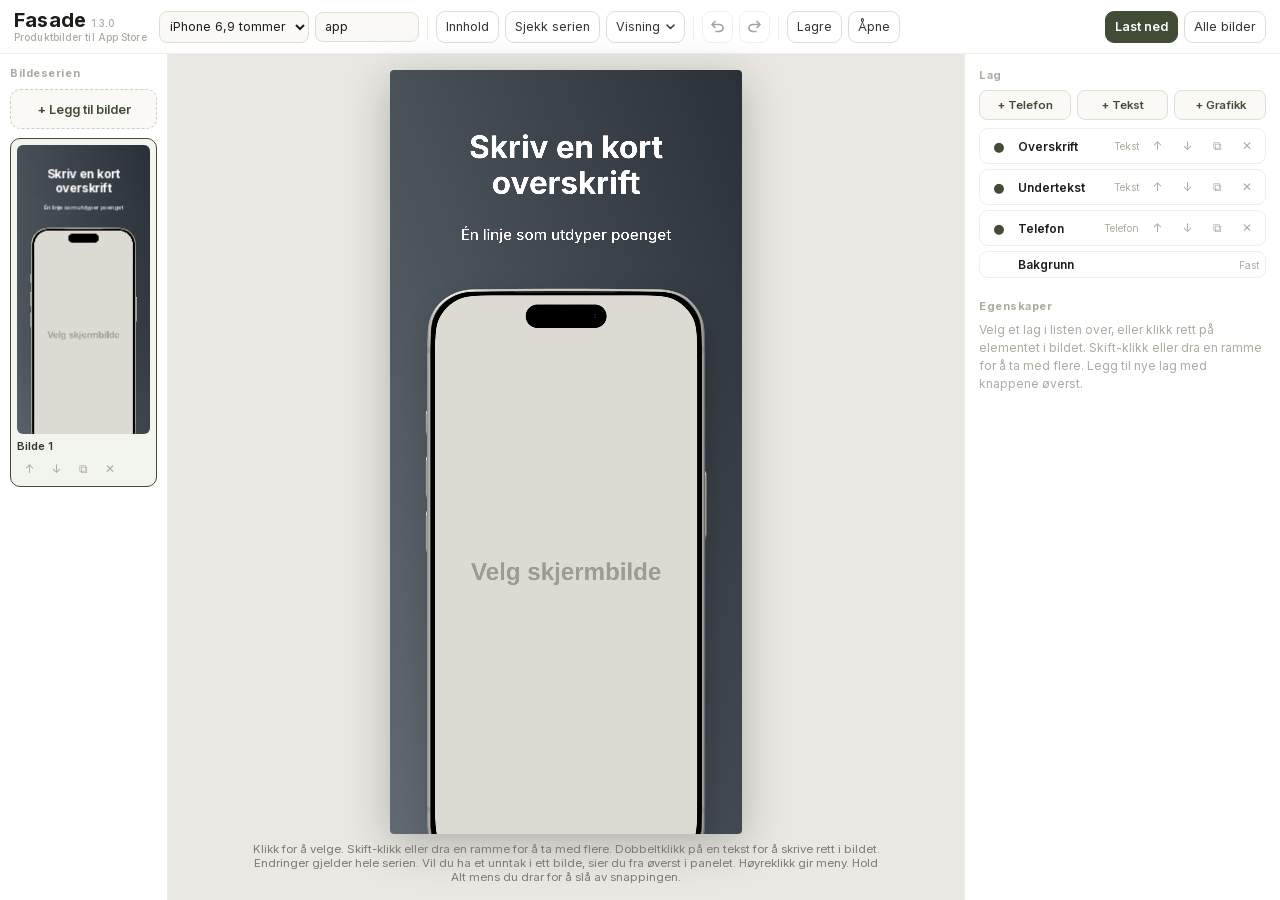
==== commit 61bb348f: "chore: release 1.3.0" ====
--- a/fasade.html
+++ b/fasade.html
@@ -713,7 +713,7 @@
 const EKSPORTGRUNN = '#ffffff';
 
 // Semantic version (MAJOR.MINOR.PATCH); the README says when each part goes up
-const VERSJON = '1.2.0';
+const VERSJON = '1.3.0';
 
 // Shortcut labels: ⌘ and ⇧ on a Mac, Ctrl+ and Skift+ elsewhere
 const ER_MAC = !!navigator.platform && /Mac/i.test(navigator.platform);
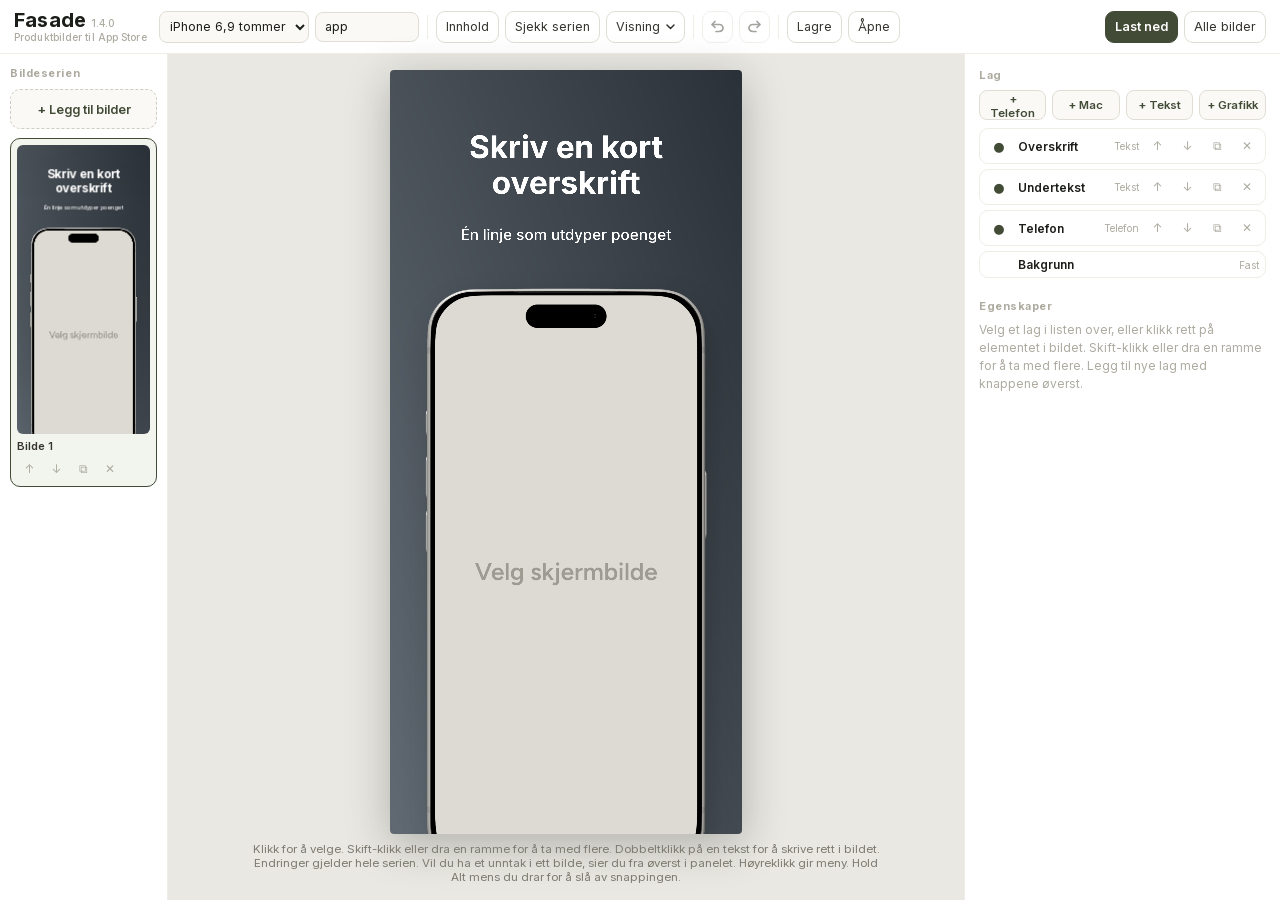
==== commit 6ae29965: "chore: release 1.4.0 - Mac format, 2880 x 1800, with a MacBook Air 13-inch frame in four colours; ow" ====
--- a/fasade.html
+++ b/fasade.html
@@ -4,6 +4,10 @@
 <meta charset="utf-8">
 <meta name="viewport" content="width=device-width, initial-scale=1">
 <title>Fasade</title>
+<link rel="icon" type="image/png" sizes="16x16" href="assets/ikoner/favicon-16.png">
+<link rel="icon" type="image/png" sizes="32x32" href="assets/ikoner/favicon-32.png">
+<link rel="icon" type="image/png" sizes="512x512" href="assets/ikoner/favicon.png">
+<link rel="apple-touch-icon" href="assets/ikoner/apple-touch-icon.png">
 <!-- Fonts are loaded across their full weight range, so the difference between thin
      and bold is large enough to matter in a screenshot. -->
 <!-- Each weight has its own @font-face rule in fonts.css. A single range rule (300..900)
@@ -286,7 +290,7 @@
 .knapperad button:disabled:hover { border-color: var(--linje); }
 .knapperad button.svak { color: var(--gra); font-weight: 400; }
 .knapperad button.svak:hover { color: #9b2c2c; border-color: #e2c4c4; }
-.duorad { display: grid; grid-template-columns: 1fr 1fr; gap: 6px 10px; }
+.duorad { display: grid; grid-template-columns: minmax(0, 1fr) minmax(0, 1fr); gap: 6px 10px; }
 .tomtekst { font-size: 12px; line-height: 1.5; color: var(--gra-lys); }
 .feltrad { display: flex; align-items: center; gap: 8px; }
 .feltrad .navnelapp { flex: none; font-size: 12px; color: var(--gra); }
@@ -389,6 +393,9 @@
 #stripeytre { width: 100%; overflow-x: auto; overflow-y: hidden; padding: 2px 0 8px; }
 #striperad { display: flex; align-items: flex-start; width: max-content; }
 .stripekort { position: relative; flex: none; cursor: pointer; }
+.egenmerke { font-size: 10px; font-weight: 600; color: #8a6d1f; background: #fbf3df; border-radius: 5px; padding: 0 5px; margin-left: 4px; }
+#bildeseksjon { display: flex; flex-direction: column; gap: 2px; }
+#bildeseksjon .minknapp { align-self: flex-start; }
 .stripekort canvas { display: block; background: #eceae2; }
 .stripekort .nr {
   position: absolute; left: 6px; top: 6px; padding: 1px 6px; border-radius: 6px;
@@ -591,10 +598,12 @@
         Endringer gjelder hele serien. Vil du ha et unntak i ett bilde, sier du fra øverst i panelet. Høyreklikk gir meny. Hold Alt mens du drar for å slå av snappingen.</div>
     </div>
     <div id="panel">
+      <div id="bildeseksjon"></div>
       <div>
         <div class="seksjon">Lag</div>
         <div class="lagknapper">
           <button id="nytelefon">+ Telefon</button>
+          <button id="nymac">+ Mac</button>
           <button id="nytekst">+ Tekst</button>
           <button id="nygrafikk">+ Grafikk</button>
         </div>
@@ -647,9 +656,12 @@
 /* =============================== Foundation =============================== */
 
 const FORMATER = {
-  iphone69: { w: 1320, h: 2868, navn: 'iPhone 6,9 tommer', helt: 'iPhone 6,9 tommer - 1320 x 2868' },
-  ipad13:   { w: 2064, h: 2752, navn: 'iPad 13 tommer', helt: 'iPad 13 tommer - 2064 x 2752' }
+  iphone69: { w: 1320, h: 2868, navn: 'iPhone 6,9 tommer', helt: 'iPhone 6,9 tommer - 1320 x 2868', serie: 'ios' },
+  ipad13:   { w: 2064, h: 2752, navn: 'iPad 13 tommer', helt: 'iPad 13 tommer - 2064 x 2752', serie: 'ios' },
+  mac:      { w: 2880, h: 1800, navn: 'Mac', helt: 'Mac - 2880 x 1800', serie: 'mac' }
 };
+// Formats with the same `serie` share one series; Mac takes other screenshots than iPhone and iPad
+function serieFor(format) { return FORMATER[format].serie; }
 
 // The frame file is 880 x 1832 with the screen at 38,42 / 804 x 1748 (radius 57).
 const RAMME = { w: 880, h: 1832, sx: 38, sy: 42, sw: 804, sh: 1748, sr: 57 };
@@ -669,6 +681,28 @@
   '18pro': { navn: 'iPhone 18 Pro', oy: 15.66, plataa: 2.78, hull: 1.53 }
 };
 function modellFor(lag) { return MODELLER[lag.modell || '17pro']; }
+
+// MacBook Air 13" (M4) seen from the front, in mm. Width and screen (13,6", 2560 x 1664, 224 ppi)
+// are Apple's specs; the notch is the safe area macOS reports, 179 x 32 of 1470 x 956 points.
+// Bezels, lid height and the base are estimated from product photos.
+const MAC = {
+  b: 304.1, lokkH: 207.5, lokkR: 9, kant: 1.1,
+  skjerm: { x: 7.25, y: 7, b: 289.6, h: 188.3, r: 2 },
+  hakk: { b: 35.27, h: 6.3, r: 1.9 },
+  hengsel: 2.2,
+  fot: { b: 319.3, h: 9, topp: 2.6, grep: 64 }     // wider than the lid: it is nearer the camera
+};
+MAC.W = MAC.fot.b;
+MAC.H = MAC.lokkH + MAC.hengsel + MAC.fot.h;
+// Full-screen screenshots have the panel's aspect at every display scaling
+const MAC_FORHOLD = 2560 / 1664;
+const MACFARGER = [
+  { id: 'himmelbla',    navn: 'Himmelblå',    hex: '#c9d7e3', lys: '#e6eef5', mork: '#8e9fae' },
+  { id: 'solv',         navn: 'Sølv',         hex: '#e3e4e6', lys: '#f6f6f7', mork: '#a5a7ab' },
+  { id: 'stjerneskinn', navn: 'Stjerneskinn', hex: '#ebe1d1', lys: '#f8f3ea', mork: '#b2a590' },
+  { id: 'midnatt',      navn: 'Midnatt',      hex: '#2e3440', lys: '#4b5262', mork: '#191d24' }
+];
+function macFarge(lag) { return MACFARGER.find(f => f.id === lag.variant) || MACFARGER[1]; }
 
 // The frames are embedded as data URIs so the tool also works when the file
 // is opened directly from Finder (file://) without a web server. Data URIs also never
@@ -701,11 +735,17 @@
 
 // The gap between the screenshots as the store actually shows them, measured on a
 // real product page in App Store. The corner radius is a share of the image width.
-const BUTIKKMAAL = [
-  { id: 'iphone', navn: 'iPhone', mellomrom: 4.4, hjelp: 'App Store-appen på iPhone: 10 av 229 punkter' },
-  { id: 'midt',   navn: 'Midt imellom', mellomrom: 5.8, hjelp: 'Kompromiss når serien skal se bra ut begge steder' },
-  { id: 'nett',   navn: 'Nettleser', mellomrom: 7.3, hjelp: 'Produktsiden i nettleser: 20 av 268 piksler' }
-];
+// Mac: the browser page at widths 1100 to 1920 px; the Mac App Store app is not measured.
+const BUTIKKMAAL = {
+  ios: [
+    { id: 'iphone', navn: 'iPhone', mellomrom: 4.4, hjelp: 'App Store-appen på iPhone: 10 av 229 punkter' },
+    { id: 'midt',   navn: 'Midt imellom', mellomrom: 5.8, hjelp: 'Kompromiss når serien skal se bra ut begge steder' },
+    { id: 'nett',   navn: 'Nettleser', mellomrom: 7.3, hjelp: 'Produktsiden i nettleser: 20 av 268 piksler' }
+  ],
+  mac: [
+    { id: 'nett',   navn: 'Nettleser', mellomrom: 4.5, hjelp: 'Produktsiden i nettleser: 20 av 370 til 540 piksler' }
+  ]
+};
 const HJORNE = 0.045;      // the rounding of the screenshots in the store
 
 // App Store Connect accepts no alpha channel. Exports are flattened onto this
@@ -713,7 +753,7 @@
 const EKSPORTGRUNN = '#ffffff';
 
 // Semantic version (MAJOR.MINOR.PATCH); the README says when each part goes up
-const VERSJON = '1.3.0';
+const VERSJON = '1.4.0';
 
 // Shortcut labels: ⌘ and ⇧ on a Mac, Ctrl+ and Skift+ elsewhere
 const ER_MAC = !!navigator.platform && /Mac/i.test(navigator.platform);
@@ -784,6 +824,25 @@
   }, over || {});
 }
 
+function nyttMaclag(over) {
+  return Object.assign({
+    id: uid(), type: 'mac', navn: 'Mac', synlig: true,
+    x: 0, y: 0, spenn: false, gruppe: null,
+    rolleId: null, avvik: {},
+    skala: 0.6, opasitet: 100,
+    variant: 'solv',                  // an id in MACFARGER
+    skjermbildeId: null,
+    skygge: 45,
+    zoom: 100, panX: 0, panY: 0
+  }, over || {});
+}
+
+// The layer that holds the screenshot: an iPhone, or a Mac in the Mac format
+function erEnhet(l) { return l.type === 'telefon' || l.type === 'mac'; }
+function nyEnhet(over) {
+  return serieFor(state.prosjekt.format) === 'mac' ? nyttMaclag(over) : nyttTelefonlag(over);
+}
+
 function nyttTekstlag(over) {
   return Object.assign({
     id: uid(), type: 'tekst', navn: 'Tekst', synlig: true,
@@ -838,7 +897,7 @@
 
 // Fields that belong to the image, not the template
 const LOKALE_FELT = ['id', 'rolleId', 'avvik', 'tekst', 'uthev', 'skjermbildeId', 'bildeId',
-  'gruppe', 'navn', 'synlig'];
+  'gruppe', 'folgerId', 'navn', 'synlig'];
 
 function malFelt(l) {
   const o = {};
@@ -852,6 +911,7 @@
 
 function nyttLag(type, over) {
   if (type === 'telefon') return nyttTelefonlag(over);
+  if (type === 'mac') return nyttMaclag(over);
   if (type === 'tekst') return nyttTekstlag(over);
   return nyttGrafikklag(over);
 }
@@ -875,6 +935,20 @@
 function nyMal(format) {
   const F = FORMATER[format];
   const midtX = F.w / 2;
+  if (F.serie === 'mac') {
+    // The whole Mac under the text, with the default 7 % margin below it
+    const marg = Math.round(F.w * 0.07), topp = 530;
+    const skala = Math.floor((F.h - topp - marg) / (MAC.H * macFaktor(F)) * 1000) / 1000;
+    return {
+      bakgrunn: nyBakgrunn(),
+      roller: [
+        nyRolle(nyttMaclag({ x: midtX, y: (topp + F.h - marg) / 2, skala: skala })),
+        // Text is placed by its top (see tekstMidtY)
+        nyRolle(nyttTekstlag({ navn: 'Undertekst', str: 60, vekt: 500, y: marg + 200, x: midtX, bredde: 2200 })),
+        nyRolle(nyttTekstlag({ navn: 'Overskrift', str: 120, x: midtX, y: marg + 16, bredde: 2200 }))
+      ]
+    };
+  }
   // A large phone that starts under the subtitle and runs off the bottom edge.
   // The height leaves out the fit factor, which makes the phone a few per cent
   // smaller, so the top lands a little lower than 760. The width keeps the side
@@ -885,8 +959,9 @@
     bakgrunn: nyBakgrunn(),
     roller: [
       nyRolle(nyttTelefonlag({ x: midtX, y: 760 + hoyde / 2, skala: skala })),
-      nyRolle(nyttTekstlag({ navn: 'Undertekst', str: 56, vekt: 500, y: 620, x: midtX })),
-      nyRolle(nyttTekstlag({ navn: 'Overskrift', x: midtX, y: 360 }))
+      // Text is placed by its top (see tekstMidtY)
+      nyRolle(nyttTekstlag({ navn: 'Undertekst', str: 56, vekt: 500, y: 592, x: midtX })),
+      nyRolle(nyttTekstlag({ navn: 'Overskrift', x: midtX, y: 234 }))
     ]
   };
 }
@@ -907,6 +982,7 @@
 const state = {
   prosjekt: {
     versjon: 4,
+    tekstTopp: true,     // text layers are placed by their top, not their center (see tilTekstTopp)
     format: 'iphone69',
     appnavn: 'app',
     aktiv: 0,
@@ -917,6 +993,7 @@
     mellomrom: 4.4,
     mal: null,           // shared look for the whole series
     formatminne: {},     // the layout in each format, so you can switch back and forth
+    serier: {},          // the series of the other device, by FORMATER[].serie, while it is put aside
     slides: []
   },
   valgtLag: null,        // layer id or 'bakgrunn' or null - the thing that controls the panel
@@ -929,6 +1006,8 @@
   storHoyde: 620,        // the height in the large view
   storHvor: 'produkt',   // 'produkt' or 'sok' in the large view
   somModus: false,       // show the neighboring images around the canvas while you work
+  somOmfang: 'kant',     // 'kant' a strip of each neighbor, 'naboer' both neighbors whole, 'alle' the whole series
+  somSvev: -1,           // the neighboring slide under the pointer, or -1
   utklipp: null,         // layer that has been copied
   malmodus: 'serie',     // 'serie', 'utvalg' or 'bilde' - where changes apply
   malUtvalg: [],         // the image ids when malmodus is 'utvalg'
@@ -990,9 +1069,20 @@
 // Everything read in goes through this, so the rest of the code can always
 // rely on the fields being present - even in projects that don't set every field.
 function normaliserProsjekt(p) {
+  if (!p.formatminne || typeof p.formatminne !== 'object') p.formatminne = {};
+  if (!p.serier || typeof p.serier !== 'object') p.serier = {};
+  normaliserSerie(p);
+  Object.values(p.serier).forEach(normaliserSerie);
+  // Needs the silhouette; without it the phones cannot be drawn, and the project converts later
+  if ((p.versjon || 0) < 4 && kontur) tilVersjon4(p);
+  if (!p.tekstTopp) tilTekstTopp(p);
+  return p;
+}
+
+// The project, or a series put aside for another device in `serier`
+function normaliserSerie(p) {
   if (typeof p.mellomrom !== 'number' || !isFinite(p.mellomrom)) p.mellomrom = 4.4;
   p.mellomrom = klem(p.mellomrom, 0, 14);
-  if (!p.formatminne || typeof p.formatminne !== 'object') p.formatminne = {};
   (p.slides || []).forEach(s => {
     if (s.bakgrunn) {
       if (typeof s.bakgrunn.spenn !== 'boolean') s.bakgrunn.spenn = false;
@@ -1005,6 +1095,7 @@
       if (!l.avvik) l.avvik = {};
       if (l.type === 'telefon' && !l.statuslinje) { l.statuslinje = 'behold'; l.statuslinjeKilde = null; }
       if (l.type === 'telefon' && !MODELLER[l.modell]) l.modell = '17pro';
+      if (l.type === 'mac') l.variant = macFarge(l).id;
       if (l.type !== 'tekst') return;
       const nt = nyttTekstlag();
       ['platePadX', 'platePadY', 'plateRadius', 'plateOpasitet', 'tekstOpasitet'].forEach(f => {
@@ -1018,10 +1109,54 @@
   if (p.mal) p.mal.roller.forEach(r => {
     if (r.type === 'telefon' && !r.felt.statuslinje) { r.felt.statuslinje = 'behold'; r.felt.statuslinjeKilde = null; }
     if (r.type === 'telefon' && !MODELLER[r.felt.modell]) r.felt.modell = '17pro';
-  });
-  // Needs the silhouette; without it the phones cannot be drawn, and the project converts later
-  if ((p.versjon || 0) < 4 && kontur) tilVersjon4(p);
-  return p;
+    if (r.type === 'mac') r.felt.variant = macFarge(r.felt).id;
+  });
+}
+
+/* Text used to be placed by its center, so a text that wrapped onto another line grew
+   upward as well as downward. Now `y` is the top of the text. Each layer keeps its look,
+   except that layers following the template now share the template's top - which
+   is the point: the same Y gives the same top, however many lines the text has.
+   Groups get their stacking from the positions as they were. */
+function tilTekstTopp(p) {
+  const hoyde = (l, g) => tekstOppsett(g ? Object.assign({}, l, g) : l).blokkH;
+  const alle = [];
+  (p.slides || []).forEach(s => (s.lag || []).forEach(l => { if (l.type === 'tekst') alle.push({ s: s, l: l }); }));
+  // The template's top: from the first layer in the series that follows the template's position
+  const rolleTopp = {};
+  if (p.mal) p.mal.roller.forEach(r => {
+    if (r.type !== 'tekst' || typeof r.felt.y !== 'number') return;
+    const f = alle.find(k => k.l.rolleId === r.id && !k.s.egen && !(k.l.avvik && k.l.avvik.y));
+    const hh = f ? hoyde(f.l) : hoyde(Object.assign(nyttTekstlag(), r.felt));
+    rolleTopp[r.id] = Math.round(r.felt.y - hh / 2);
+  });
+  // Other formats remember their own positions
+  Object.values(p.formatminne || {}).forEach(minne => {
+    if (!minne || !minne.lag) return;
+    alle.forEach(k => {
+      const g = minne.lag[k.l.id];
+      if (g && typeof g.y === 'number') g.y = Math.round(g.y - hoyde(k.l, g) / 2);
+    });
+    if (minne.mal && minne.mal.roller) minne.mal.roller.forEach(r => {
+      if (r.type !== 'tekst' || typeof r.felt.y !== 'number') return;
+      const f = alle.find(k => k.l.rolleId === r.id);
+      r.felt.y = Math.round(r.felt.y - (f ? hoyde(f.l, minne.lag[f.l.id]) : r.felt.str || 0) / 2);
+    });
+  });
+  // Each layer by itself first, with the look unchanged, so groups can read their gaps
+  alle.forEach(k => { k.l.y = Math.round(k.l.y - hoyde(k.l) / 2); });
+  (p.slides || []).forEach(s => {
+    const grupper = new Set((s.lag || []).map(l => l.gruppe).filter(Boolean));
+    grupper.forEach(gid => kjedGruppe(s, gid));
+  });
+  // Then the shared top for the layers that follow the template
+  alle.forEach(k => {
+    const t = rolleTopp[k.l.rolleId];
+    if (t !== undefined && !k.s.egen && !(k.l.avvik && k.l.avvik.y)) k.l.y = t;
+  });
+  if (p.mal) p.mal.roller.forEach(r => { if (rolleTopp[r.id] !== undefined) r.felt.y = rolleTopp[r.id]; });
+  (p.slides || []).forEach(flytGrupper);
+  p.tekstTopp = true;
 }
 
 function FMT() { return FORMATER[state.prosjekt.format]; }
@@ -1119,8 +1254,25 @@
   const flokk = merkedeLag();
   if (flokk.length < 2) { setStatus('Merk minst to lag for å gruppere'); return; }
   const gid = uid();
-  endre(() => { flokk.forEach(l => { l.gruppe = gid; }); }, { struktur: true, tving: true });
-  setStatus(flokk.length + ' lag er gruppert');
+  let andre = 0;
+  endre(() => {
+    flokk.forEach(l => { l.gruppe = gid; });
+    kjedGruppe(aktivSlide(), gid);
+    // The same layers are grouped in the slides that follow, with the same stacking
+    malBilder().forEach(s2 => {
+      const tilsv = flokk.map(l => l.rolleId ? s2.lag.find(x => x.rolleId === l.rolleId) : null);
+      if (tilsv.some(m => !m)) return;
+      const g2 = uid();
+      tilsv.forEach((m, i) => {
+        m.gruppe = g2;
+        delete m.folgerId;
+        const ref = flokk.findIndex(o => o.id === flokk[i].folgerId);
+        if (ref >= 0) { m.folgerId = tilsv[ref].id; m.luftOver = flokk[i].luftOver; }
+      });
+      andre++;
+    });
+  }, { struktur: true, tving: true });
+  setStatus(flokk.length + ' lag er gruppert' + (andre ? ', også i ' + andre + (andre === 1 ? ' bilde til' : ' bilder til') : ''));
 }
 
 function losOppGruppe() {
@@ -1128,7 +1280,17 @@
   if (!flokk.length) { setStatus('Ingen gruppe å løse opp'); return; }
   const ider = new Set(flokk.map(l => l.gruppe));
   const s = aktivSlide();
-  endre(() => { s.lag.forEach(l => { if (ider.has(l.gruppe)) l.gruppe = null; }); }, { struktur: true, tving: true });
+  const roller = new Set(s.lag.filter(l => ider.has(l.gruppe) && l.rolleId).map(l => l.rolleId));
+  endre(() => {
+    s.lag.forEach(l => { if (ider.has(l.gruppe)) { l.gruppe = null; delete l.folgerId; } });
+    // The same group goes in the slides that follow
+    malBilder().forEach(s2 => s2.lag.forEach(m => {
+      if (m.gruppe && roller.has(m.rolleId)) {
+        const g = m.gruppe;
+        s2.lag.forEach(x => { if (x.gruppe === g) { x.gruppe = null; delete x.folgerId; } });
+      }
+    }));
+  }, { struktur: true, tving: true });
   setStatus('Gruppen er løst opp');
 }
 
@@ -1219,7 +1381,8 @@
 
 function brukteBildeIder() {
   const ider = new Set();
-  state.prosjekt.slides.forEach(s => {
+  const p = state.prosjekt;
+  p.slides.concat(...Object.values(p.serier || {}).map(se => se.slides)).forEach(s => {
     if (s.bakgrunn.bildeId) ider.add(s.bakgrunn.bildeId);
     s.lag.forEach(l => {
       if (l.skjermbildeId) ider.add(l.skjermbildeId);
@@ -2232,6 +2395,155 @@
   return snap;
 }
 
+/* =============================== MacBook Air =============================== */
+
+// Pixels per mm for a Mac at scale 1: the whole Mac fills the format's width or height
+function macFaktor(F) { return Math.min(F.w / MAC.W, F.h / MAC.H); }
+
+function macMaal(lag) {
+  const mm = macFaktor(FMT()) * lag.skala;
+  return { mm: mm, pw: MAC.W * mm, ph: MAC.H * mm };
+}
+
+// A rectangle with its own radius in each corner: top left, top right, bottom right, bottom left
+function hjorneRekt(x, rx, ry, w, h, r) {
+  x.beginPath();
+  x.moveTo(rx + r[0], ry);
+  x.arcTo(rx + w, ry, rx + w, ry + h, r[1]);
+  x.arcTo(rx + w, ry + h, rx, ry + h, r[2]);
+  x.arcTo(rx, ry + h, rx, ry, r[3]);
+  x.arcTo(rx, ry, rx + w, ry, r[0]);
+  x.closePath();
+}
+
+// The Mac drawn flat in mm, with the lid's top left corner at 0,0 and the base centred under it
+function tegnMacKropp(x, lag) {
+  const f = macFarge(lag);
+  const ut = (MAC.W - MAC.b) / 2;
+  const S = MAC.skjerm, N = MAC.hakk;
+  const loddrett = (y0, y1, stopp) => {
+    const g = x.createLinearGradient(0, y0, 0, y1);
+    stopp.forEach(st => g.addColorStop(st[0], st[1]));
+    return g;
+  };
+  x.save();
+  x.translate(ut, 0);
+
+  // Lid: an aluminium rim around black glass
+  hjorneRekt(x, 0, 0, MAC.b, MAC.lokkH, [MAC.lokkR, MAC.lokkR, 2, 2]);
+  x.fillStyle = loddrett(0, MAC.lokkH, [[0, f.lys], [0.5, f.hex], [1, f.mork]]);
+  x.fill();
+  const k = MAC.kant;
+  hjorneRekt(x, k, k, MAC.b - 2 * k, MAC.lokkH - 2 * k, [MAC.lokkR - k, MAC.lokkR - k, 1, 1]);
+  x.fillStyle = '#0b0b0d';
+  x.fill();
+
+  // Screen, rounded at the top only, with the screenshot filling it
+  x.save();
+  hjorneRekt(x, S.x, S.y, S.b, S.h, [S.r, S.r, 0, 0]);
+  x.clip();
+  const skjerm = lag.skjermbildeId ? bilder.get(lag.skjermbildeId) : null;
+  if (skjerm && skjerm.img) {
+    const img = skjerm.img;
+    const s = Math.max(S.b / img.width, S.h / img.height) * (lag.zoom / 100);
+    const w = img.width * s, h = img.height * s;
+    x.imageSmoothingQuality = 'high';
+    x.drawImage(img, S.x + (S.b - w) / 2 - (lag.panX / 100) * (w - S.b) / 2,
+      S.y + (S.h - h) / 2 - (lag.panY / 100) * (h - S.h) / 2, w, h);
+  } else {
+    x.fillStyle = '#eceae2';
+    x.fillRect(S.x, S.y, S.b, S.h);
+    x.fillStyle = '#a9a79d';
+    x.font = "600 12px 'Figtree', sans-serif";
+    x.textAlign = 'center';
+    x.textBaseline = 'middle';
+    x.fillText('Velg skjermbilde', S.x + S.b / 2, S.y + S.h / 2);
+  }
+  x.restore();
+
+  // The notch, with small fillets where it meets the bezel, and the camera in it
+  const nx = S.x + (S.b - N.b) / 2, fl = 0.8;
+  x.beginPath();
+  x.moveTo(nx - fl, S.y);
+  x.arcTo(nx, S.y, nx, S.y + fl, fl);
+  x.arcTo(nx, S.y + N.h, nx + N.r, S.y + N.h, N.r);
+  x.arcTo(nx + N.b, S.y + N.h, nx + N.b, S.y + N.h - N.r, N.r);
+  x.arcTo(nx + N.b, S.y, nx + N.b + fl, S.y, fl);
+  x.lineTo(nx + N.b + fl, S.y - 0.5);
+  x.lineTo(nx - fl, S.y - 0.5);
+  x.closePath();
+  x.fillStyle = '#0b0b0d';
+  x.fill();
+  const kx = S.x + S.b / 2, ky = S.y + N.h * 0.45;
+  x.fillStyle = '#16181d';
+  x.beginPath(); x.arc(kx, ky, 1.1, 0, Math.PI * 2); x.fill();
+  x.fillStyle = '#0f1a2b';
+  x.beginPath(); x.arc(kx, ky, 0.5, 0, Math.PI * 2); x.fill();
+  x.fillStyle = 'rgba(120,150,200,.45)';
+  x.beginPath(); x.arc(kx - 0.18, ky - 0.18, 0.15, 0, Math.PI * 2); x.fill();
+
+  // Hinge
+  const hy = MAC.lokkH;
+  x.fillStyle = loddrett(hy, hy + MAC.hengsel, [[0, '#0d0d0f'], [1, '#2a2b2e']]);
+  x.fillRect(MAC.b * 0.07, hy - 0.2, MAC.b * 0.86, MAC.hengsel + 0.4);
+  x.restore();
+
+  // Base: the top surface catches the light, the front edge falls into shadow, a scoop in the middle
+  const by = MAC.lokkH + MAC.hengsel, B = MAC.fot;
+  hjorneRekt(x, 0, by, B.b, B.h, [1.4, 1.4, 3.5, 3.5]);
+  x.fillStyle = loddrett(by, by + B.h, [[0, f.lys], [B.topp / B.h, f.hex], [B.topp / B.h + 0.02, f.mork],
+    [0.35, f.hex], [1, f.mork]]);
+  x.fill();
+  const gx = (B.b - B.grep) / 2;
+  x.beginPath();
+  x.moveTo(gx, by);
+  x.bezierCurveTo(gx + 6, by, gx + 5, by + 1.9, gx + 12, by + 1.9);
+  x.lineTo(gx + B.grep - 12, by + 1.9);
+  x.bezierCurveTo(gx + B.grep - 5, by + 1.9, gx + B.grep - 6, by, gx + B.grep, by);
+  x.closePath();
+  x.fillStyle = loddrett(by, by + 1.9, [[0, f.mork], [1, f.hex]]);
+  x.fill();
+}
+
+const macCache = new Map();   // key -> canvas with the Mac at its size on the slide
+function macSnapshot(lag, m, kvalitet) {
+  const ss = kvalitet === 'fin' ? 1 : 0.6;
+  const key = [lag.variant, lag.skjermbildeId || 'tom', lag.zoom, lag.panX, lag.panY, Math.round(m.pw), ss].join('|');
+  if (macCache.has(key)) return macCache.get(key);
+  const c = document.createElement('canvas');
+  c.width = Math.max(1, Math.ceil(m.pw * ss)); c.height = Math.max(1, Math.ceil(m.ph * ss));
+  const x = c.getContext('2d');
+  x.scale(m.mm * ss, m.mm * ss);
+  tegnMacKropp(x, lag);
+  if (macCache.size > 12) macCache.delete(macCache.keys().next().value);
+  macCache.set(key, c);
+  return c;
+}
+
+function tegnMac(ctx, lag, kvalitet) {
+  const m = macMaal(lag);
+  const x0 = lag.x - m.pw / 2, y0 = lag.y - m.ph / 2;
+  ctx.globalAlpha = lag.opasitet / 100;
+  if (lag.skygge > 0) {
+    // A soft shadow behind the lid and a tight one where the base meets the ground
+    const s = lag.skygge / 100;
+    ctx.save();
+    ctx.fillStyle = '#0d0f0c';
+    ctx.filter = 'blur(' + Math.round(m.mm * 9 * s + 4) + 'px)';
+    ctx.globalAlpha *= Math.min(0.5, s * 0.55);
+    ctx.fillRect(x0 + m.pw * 0.06, y0 + m.ph * 0.06, m.pw * 0.88, m.ph * 0.96);
+    ctx.filter = 'blur(' + Math.round(m.mm * 1.6 + 2) + 'px)';
+    ctx.globalAlpha = (lag.opasitet / 100) * Math.min(0.75, s * 0.9);
+    ctx.beginPath();
+    ctx.ellipse(lag.x, y0 + m.ph - m.mm * 0.4, m.pw * 0.49, m.mm * 2.2, 0, 0, Math.PI * 2);
+    ctx.fill();
+    ctx.restore();
+  }
+  ctx.drawImage(macSnapshot(lag, m, kvalitet), x0, y0, m.pw, m.ph);
+  ctx.globalAlpha = 1;
+  settHitboks(lag.id, { x: x0, y: y0, w: m.pw, h: m.ph, cx: lag.x, cy: lag.y, rot: 0 });
+}
+
 /* =============================== Drawing a complete slide =============================== */
 
 const hitboks = new Map();   // lag-id -> {x,y,w,h,cx,cy,rot}
@@ -2588,12 +2900,75 @@
   ctx.shadowColor = 'transparent'; ctx.shadowBlur = 0; ctx.shadowOffsetY = 0;
 }
 
+/* Text is placed by its top: `y` is the top of the first line, so a text that wraps
+   grows downward and stays where you put it. The layout itself is still measured
+   around the block's center, which is what this gives. */
+function tekstMidtY(l) { return l.y + oppsettFor(l).blokkH / 2; }
+function ankerY(l) { return l.type === 'tekst' ? tekstMidtY(l) : l.y; }
+
+/* ------- Stacked groups -------
+
+   In a group, a layer that sits under another one follows it: it keeps the same gap
+   (`luftOver`) below the layer above (`folgerId`). When the headline wraps onto another
+   line, the subtitle moves down with it instead of being covered. Move the subtitle on
+   its own, and the gap is what changes. */
+function toppAv(l) { if (l.type === 'tekst') return l.y; const b = beregnetBoks(l); return b ? b.y : l.y; }
+function bunnAv(l) { if (l.type === 'tekst') return l.y + oppsettFor(l).blokkH; const b = beregnetBoks(l); return b ? b.y + b.h : l.y; }
+
+// Works out who follows whom in a group, from where the layers sit now
+function kjedGruppe(s, gid) {
+  const med = s.lag.filter(l => l.gruppe === gid);
+  med.forEach(l => { delete l.folgerId; });
+  const spenn = l => { const b = beregnetBoks(l); return b ? [b.x, b.x + b.w] : [l.x, l.x]; };
+  const sortert = med.slice().sort((a, b) => toppAv(a) - toppAv(b));
+  sortert.forEach((l, i) => {
+    const [v, h] = spenn(l);
+    // The nearest layer above that overlaps sideways
+    const over = sortert.slice(0, i).filter(o => { const [v2, h2] = spenn(o); return h2 > v && v2 < h; });
+    if (!over.length) return;
+    const ref = over[over.length - 1];
+    l.folgerId = ref.id;
+    l.luftOver = Math.round(toppAv(l) - bunnAv(ref));
+  });
+}
+
+// Puts the followers in place. Runs before each drawing, so it also holds after a text edit.
+function flytGrupper(s) {
+  if (!s || !s.lag) return;
+  const etterId = new Map(s.lag.map(l => [l.id, l]));
+  for (let runde = 0; runde < 8; runde++) {
+    let endret = false;
+    s.lag.forEach(l => {
+      if (!l.folgerId) return;
+      const ref = etterId.get(l.folgerId);
+      if (!ref || !l.gruppe || ref.gruppe !== l.gruppe || ref === l) { delete l.folgerId; return; }
+      const d = Math.round(bunnAv(ref) + (l.luftOver || 0) - toppAv(l));
+      if (d) { l.y += d; endret = true; }
+    });
+    if (!endret) break;
+  }
+}
+
+// After you move layers yourself: a follower that moved without the one it follows gets a new gap
+function oppdaterLuft(lagene) {
+  const s = aktivSlide();
+  if (!s) return;
+  const flyttet = new Set(lagene);
+  lagene.forEach(l => {
+    if (!l.folgerId) return;
+    const ref = s.lag.find(x => x.id === l.folgerId);
+    if (!ref || flyttet.has(ref)) return;
+    l.luftOver = Math.round(toppAv(l) - bunnAv(ref));
+  });
+}
+
 function tegnTekst(ctx, lag) {
   const O = oppsettFor(lag);
   const blokkH = O.blokkH;
   ctx.save();
   if ('letterSpacing' in ctx) ctx.letterSpacing = (lag.sperr || 0) + 'px';
-  ctx.translate(lag.x, lag.y);
+  const midtY = lag.y + blokkH / 2;
+  ctx.translate(lag.x, midtY);
   ctx.rotate((lag.rotasjon || 0) * Math.PI / 180);
   ctx.globalAlpha = lag.opasitet / 100;
   ctx.textBaseline = 'alphabetic';
@@ -2663,11 +3038,12 @@
   const padX = (plate === 'fylt' || kant) ? lag.str * (lag.platePadX === undefined ? 55 : lag.platePadX) / 100 : 0;
   const padY = (plate === 'fylt' || kant) ? lag.str * (lag.platePadY === undefined ? 38 : lag.platePadY) / 100 : 0;
   const bw = Math.max(lag.bredde, O.maksB + padX * 2);
-  const bh = Math.max(blokkH + lag.str * 0.24, blokkH + padY * 2);
+  // The box follows the text block exactly, so its top is Y and the distances you see are the real ones
+  const bh = blokkH + padY * 2;
   settHitboks(lag.id, {
-    x: lag.x - bw / 2, y: lag.y - bh / 2,
+    x: lag.x - bw / 2, y: midtY - bh / 2,
     w: bw, h: bh,
-    cx: lag.x, cy: lag.y, rot: (lag.rotasjon || 0) * Math.PI / 180
+    cx: lag.x, cy: midtY, ay: lag.y, rot: (lag.rotasjon || 0) * Math.PI / 180
   });
 }
 
@@ -2719,6 +3095,7 @@
 
 function tegnLag(ctx, l, kvalitet) {
   if (l.type === 'telefon') tegnTelefon(ctx, l, kvalitet);
+  else if (l.type === 'mac') tegnMac(ctx, l, kvalitet);
   else if (l.type === 'tekst') tegnTekst(ctx, l);
   else if (l.type === 'grafikk') tegnGrafikk(ctx, l);
 }
@@ -2733,6 +3110,7 @@
     const g = telefonGrenser(m.cfg, m.pw, m.ph);
     return Math.max(-g.x0, g.x1);
   }
+  if (l.type === 'mac') return macMaal(l).pw / 2;
   if (l.type === 'tekst') {
     const h = oppsettFor(l).blokkH;
     return (l.rotasjon ? Math.max(l.bredde, h) : l.bredde) / 2 + l.str;
@@ -2771,6 +3149,7 @@
 
 function renderSlide(ctx, slide, kvalitet) {
   const F = FMT();
+  flytGrupper(slide);
   ctx.filter = 'none'; ctx.globalAlpha = 1;
   ctx.shadowColor = 'transparent'; ctx.shadowBlur = 0; ctx.shadowOffsetY = 0;
   tegnBakgrunn(ctx, slide);
@@ -2903,7 +3282,7 @@
 
 function lokaltPunkt(l, p) {
   const rot = -(l.rotasjon || 0) * Math.PI / 180;
-  const dx = p.x - l.x, dy = p.y - l.y;
+  const dx = p.x - l.x, dy = p.y - ankerY(l);
   return { x: dx * Math.cos(rot) - dy * Math.sin(rot), y: dx * Math.sin(rot) + dy * Math.cos(rot) };
 }
 
@@ -2974,7 +3353,7 @@
   const r = state.rediger;
   const fra = Math.min(r.fra, r.til), til = Math.max(r.fra, r.til);
   ctx.save();
-  ctx.translate(l.x, l.y);
+  ctx.translate(l.x, ankerY(l));
   ctx.rotate((l.rotasjon || 0) * Math.PI / 180);
 
   // Faint frame showing how far the text can go before it wraps
@@ -3277,7 +3656,7 @@
 function lerretTilSkjerm(x, y) {
   const r = lerret.getBoundingClientRect();
   return {
-    x: r.left + (x + kikkBredde()) * r.width / lerret.width,
+    x: r.left + (x + kikkSider().v) * r.width / lerret.width,
     y: r.top + y * r.height / lerret.height
   };
 }
@@ -3312,7 +3691,7 @@
   const lx = xForIndeks(l, L, fra), ly = L.base - L.str * 1.1;
   const rot = (l.rotasjon || 0) * Math.PI / 180;
   const px = l.x + lx * Math.cos(rot) - ly * Math.sin(rot);
-  const py = l.y + lx * Math.sin(rot) + ly * Math.cos(rot);
+  const py = ankerY(l) + lx * Math.sin(rot) + ly * Math.cos(rot);
   const sk = lerretTilSkjerm(px, py);
   tekstverktoy.classList.add('vis');
   const b = tekstverktoy.getBoundingClientRect();
@@ -3401,7 +3780,7 @@
 
 function tegnAvstandsmaal(ctx) {
   const m = state._maal;
-  if (!m || !drag) return;
+  if (!m || (!drag && !(state._maalTil > Date.now()))) return;
   const F = FMT();
   const tykk = Math.max(2, F.w / 620);
   const skrift = Math.round(F.w / 46);
@@ -3544,8 +3923,8 @@
 // first. Used for layers in slides that aren't shown on the canvas right now.
 function beregnetBoks(l) {
   let w, h;
-  if (l.type === 'telefon') { const m = telefonMaal(l); w = m.pw; h = m.ph; }
-  else if (l.type === 'tekst') { const O = oppsettFor(l); w = l.bredde; h = O.blokkH + l.str * 0.24; }
+  if (l.type === 'telefon' || l.type === 'mac') { const m = l.type === 'mac' ? macMaal(l) : telefonMaal(l); w = m.pw; h = m.ph; }
+  else if (l.type === 'tekst') { const O = oppsettFor(l); w = l.bredde; h = O.blokkH; }
   else {
     const b = l.bildeId ? bilder.get(l.bildeId) : null;
     const be = l.beskjar || { t: 0, h: 0, b: 0, v: 0 };
@@ -3557,7 +3936,8 @@
     }
     h = l.hoyde; w = l.hoyde * forhold;
   }
-  return { x: l.x - w / 2, y: l.y - h / 2, w: w, h: h, cx: l.x, cy: l.y, rot: (l.rotasjon || 0) * Math.PI / 180 };
+  const cy = ankerY(l);
+  return { x: l.x - w / 2, y: cy - h / 2, w: w, h: h, cx: l.x, cy: cy, ay: l.y, rot: (l.rotasjon || 0) * Math.PI / 180 };
 }
 
 // The box around a layer in canvas coordinates, rotation included.
@@ -3565,10 +3945,12 @@
 // if the layer has moved since, the box is recomputed.
 function boksFor(l) {
   let h = hitboks.get(l.id);
-  if (h && (h.cx !== l.x || h.cy !== l.y)) {
+  // `ay` is the layer's own y when that isn't the center (text is placed by its top)
+  const ay = h ? (h.ay !== undefined ? h.ay : h.cy) : 0;
+  if (h && (h.cx !== l.x || ay !== l.y)) {
     // The layer has moved since it was drawn: use the real shape, but at the new position
-    const dx = l.x - h.cx, dy = l.y - h.cy;
-    h = { x: h.x + dx, y: h.y + dy, w: h.w, h: h.h, cx: l.x, cy: l.y, rot: h.rot };
+    const dx = l.x - h.cx, dy = l.y - ay;
+    h = { x: h.x + dx, y: h.y + dy, w: h.w, h: h.h, cx: l.x, cy: h.cy + dy, ay: l.y, rot: h.rot };
   }
   if (!h) h = beregnetBoks(l);
   if (!h) return null;
@@ -3586,7 +3968,7 @@
 
 // The targets to snap to. `pri` decides which one wins when two targets are
 // equally near: the center of the slide first, then other layers, then the safe zone.
-function snappMaal(utenId) {
+function snappMaal(utenom) {
   const F = FMT();
   const s = aktivSlide();
   const trygg = Math.round(F.w * state.rutenett.tryggMarg / 100);
@@ -3603,7 +3985,7 @@
     L.y.forEach(v => Y.push({ v: v, pri: 1, navn: 'Støttelinje' }));
   }
   if (s) s.lag.forEach(l => {
-    if (!l.synlig || l.id === utenId) return;
+    if (!l.synlig || utenom.indexOf(l) >= 0) return;
     const b = boksFor(l);
     if (!b) return;
     const navn = l.navn || LAGTYPENAVN[l.type];
@@ -3620,11 +4002,47 @@
   return { v: b.v - l.x, cx: b.cx - l.x, h: b.h - l.x, t: b.t - l.y, cy: b.cy - l.y, b: b.b - l.y };
 }
 
+/* Equal spacing: the place where the gap to the nearest thing above is as large
+   as the gap to the nearest thing below (and the same left and right). With nothing
+   on one side, the slide edge counts. Gap equal on both sides means the box center
+   sits midway between the two, so that midpoint is a snap target like any other. */
+function likAvstandMaal(meg, utenom) {
+  const F = FMT();
+  const naboer = naboBokser(utenom);
+  const ut = { X: [], Y: [] };
+  const loddrett = naboer.filter(n => n.h > meg.v && n.v < meg.h);
+  const over = loddrett.filter(n => n.cy < meg.cy && n.b <= meg.cy);
+  const under = loddrett.filter(n => n.cy > meg.cy && n.t >= meg.cy);
+  const a = over.length ? Math.max.apply(null, over.map(n => n.b)) : 0;
+  const b = under.length ? Math.min.apply(null, under.map(n => n.t)) : F.h;
+  // Only when there is a neighbor on at least one side; edge to edge is simply the middle of the slide
+  if ((over.length || under.length) && b - a > meg.b - meg.t) ut.Y.push({ v: (a + b) / 2, pri: 0, navn: 'Lik avstand' });
+  const vannrett = naboer.filter(n => n.b > meg.t && n.t < meg.b);
+  const venstre = vannrett.filter(n => n.cx < meg.cx && n.h <= meg.cx);
+  const hoyre = vannrett.filter(n => n.cx > meg.cx && n.v >= meg.cx);
+  const c = venstre.length ? Math.max.apply(null, venstre.map(n => n.h)) : 0;
+  const d = hoyre.length ? Math.min.apply(null, hoyre.map(n => n.v)) : F.w;
+  if ((venstre.length || hoyre.length) && d - c > meg.h - meg.v) ut.X.push({ v: (c + d) / 2, pri: 0, navn: 'Lik avstand' });
+  return ut;
+}
+
 function snapp(l, x, y, av) {
   const res = { x: Math.round(x), y: Math.round(y), guider: [] };
   if (!state.hjelpelinjer || !av) return res;
   const t = snappTerskel();
-  const M = snappMaal(l.id);
+  // When a group is dragged, none of its own layers are targets
+  const utenom = drag && drag.flokk ? drag.flokk.map(k => k.lag) : [l];
+  const M = snappMaal(utenom);
+  const lik = likAvstandMaal({ v: x + av.v, h: x + av.h, t: y + av.t, b: y + av.b, cx: x + av.cx, cy: y + av.cy }, utenom);
+  // Equal spacing applies to the box center only, so it is checked against that anchor alone
+  const finnLik = (anker, maal) => {
+    let beste = null;
+    maal.forEach(m => {
+      const dd = m.v - anker;
+      if (Math.abs(dd) <= t && (!beste || Math.abs(dd) < Math.abs(beste.d))) beste = { d: dd, linje: m.v, pri: 0, boks: null, navn: m.navn, lik: true };
+    });
+    return beste;
+  };
   const finn = (ankre, maal) => {
     let beste = null;
     ankre.forEach(a => maal.forEach(m => {
@@ -3644,10 +4062,12 @@
     }));
     return beste;
   };
-  const bx = finn([x + av.v, x + av.cx, x + av.h], M.X);
-  if (bx) { res.x = Math.round(x + bx.d); res.guider.push({ akse: 'x', v: bx.linje, boks: bx.boks, midt: bx.pri === 0, navn: bx.navn }); }
-  const by = finn([y + av.t, y + av.cy, y + av.b], M.Y);
-  if (by) { res.y = Math.round(y + by.d); res.guider.push({ akse: 'y', v: by.linje, boks: by.boks, midt: by.pri === 0, navn: by.navn }); }
+  // Equal spacing wins over other targets that are about as near: it's the one that is hard to hit by eye
+  const velg = (vanlig, likt) => !likt ? vanlig : (!vanlig || Math.abs(likt.d) <= Math.abs(vanlig.d) + 2.5 ? likt : vanlig);
+  const bx = velg(finn([x + av.v, x + av.cx, x + av.h], M.X), finnLik(x + av.cx, lik.X));
+  if (bx) { res.x = Math.round(x + bx.d); res.guider.push({ akse: 'x', v: bx.linje, boks: bx.boks, midt: bx.pri === 0, navn: bx.navn, lik: !!bx.lik }); }
+  const by = velg(finn([y + av.t, y + av.cy, y + av.b], M.Y), finnLik(y + av.cy, lik.Y));
+  if (by) { res.y = Math.round(y + by.d); res.guider.push({ akse: 'y', v: by.linje, boks: by.boks, midt: by.pri === 0, navn: by.navn, lik: !!by.lik }); }
   meldSnapp(res.guider);
   return res;
 }
@@ -3661,14 +4081,16 @@
   state._sisteSnapp = nye;
   if (!guider.length) return;
   state._snappTid = na;
-  state._snappNavn = guider.map(g => g.navn).filter(Boolean).join(' og ');
+  state._snappNavn = guider.map(g => g.navn).filter(Boolean)
+    .map((t, i) => i ? t.charAt(0).toLowerCase() + t.slice(1) : t).join(' og ');
   try { if (navigator.vibrate) navigator.vibrate(8); } catch (e) { /* not all devices */ }
 }
 
 function tegnGuider(ctx) {
   const F = FMT();
   const linjer = [];
-  if (drag && drag.modus === 'flytt' && state._guider) state._guider.forEach(g => linjer.push({ akse: g.akse, v: g.v, sterk: true }));
+  // Equal spacing has no line of its own: the green distance labels show it
+  if (drag && drag.modus === 'flytt' && state._guider) state._guider.forEach(g => { if (!g.lik) linjer.push({ akse: g.akse, v: g.v, sterk: true }); });
   // When nothing is being dragged: show a quiet line if the selected layer sits centered in the slide
   if (!linjer.length && state.hjelpelinjer) {
     const l = valgt();
@@ -3752,13 +4174,18 @@
   ctx.setTransform(1, 0, 0, 1, 0, 0);
   const s = aktivSlide();
   if (!s) { ctx.clearRect(0, 0, lerret.width, lerret.height); return; }
-  const kikk = kikkBredde();
+  const kikk = kikkSider();
+  const harKikk = kikk.v + kikk.h > 0;
   ctx.clearRect(0, 0, lerret.width, lerret.height);
-  ctx.setTransform(1, 0, 0, 1, kikk, 0);      // everything is drawn in the slide's coordinates
-  if (kikk) tegnNaboer(ctx, kikk);
+  ctx.setTransform(1, 0, 0, 1, kikk.v, 0);    // everything is drawn in the slide's coordinates
+  if (harKikk) tegnNaboer(ctx, kikk);
   samlerHitboks = true;
-  try { renderSlide(ctx, s, dragKvalitet ? 'rask' : 'fin'); } finally { samlerHitboks = false; }
-  if (kikk) tegnSomGap(ctx, kikk);
+  ctx.save();
+  // With neighbors in view, the slide is cut at its own edge, the way App Store shows it.
+  // Without them the canvas edge does the same.
+  if (harKikk) { const F = FMT(); ctx.beginPath(); ctx.rect(0, 0, F.w, F.h); ctx.clip(); }
+  try { renderSlide(ctx, s, dragKvalitet ? 'rask' : 'fin'); } finally { samlerHitboks = false; ctx.restore(); }
+  if (harKikk) { tegnSomGap(ctx, kikk); tegnFolgere(ctx, kikk); }
   tegnRutenett(ctx);
   // Drop hit boxes for layers that exist in no slide
   const alle = new Set();
@@ -3854,14 +4281,18 @@
   const k = JSON.parse(JSON.stringify(s));
   k.id = uid();
   const gruppekart = {};
+  const idkart = {};
   k.lag.forEach(l => {
+    const gammel = l.id;
     l.id = uid();
+    idkart[gammel] = l.id;
     // Groups should belong to their own slide, not be shared with the original
     if (l.gruppe) {
       if (!gruppekart[l.gruppe]) gruppekart[l.gruppe] = uid();
       l.gruppe = gruppekart[l.gruppe];
     }
   });
+  k.lag.forEach(l => { if (l.folgerId) { if (idkart[l.folgerId]) l.folgerId = idkart[l.folgerId]; else delete l.folgerId; } });
   return k;
 }
 
@@ -3872,13 +4303,13 @@
   endre(() => {
     ider.forEach((id, k) => {
       const s = aktivSlide();
-      const tomt = s && s.lag.find(l => l.type === 'telefon' && !l.skjermbildeId);
+      const tomt = s && s.lag.find(l => erEnhet(l) && !l.skjermbildeId);
       if (k === 0 && tomt) { tomt.skjermbildeId = id; return; }
       const mal = aktivSlide();
       const ny = mal ? dypKopiSlide(mal) : nySlide(state.prosjekt.format);
-      const tel = ny.lag.find(l => l.type === 'telefon');
+      const tel = ny.lag.find(erEnhet);
       if (tel) tel.skjermbildeId = id;
-      else ny.lag.unshift(nyttTelefonlag({ x: F.w / 2, y: F.h / 2 + 210, skjermbildeId: id }));
+      else ny.lag.unshift(nyEnhet({ x: F.w / 2, y: F.h / 2 + (serieFor(state.prosjekt.format) === 'mac' ? 0 : 210), skjermbildeId: id }));
       state.prosjekt.slides.push(ny);
       state.prosjekt.aktiv = state.prosjekt.slides.length - 1;
       nullstillMerking();
@@ -4073,12 +4504,20 @@
 
 const bildevalg = document.getElementById('bildevalg');
 
+/* A slide can be taken out of the template (`egen`). It keeps its look, changes made in it
+   stay there, and changes to the template don't reach it. */
+function folgerMalen(s) { return !!s && !s.egen; }
+
+// Where changes apply right now. In a slide that doesn't follow the template, only there.
+function malmodus() { return folgerMalen(aktivSlide()) ? state.malmodus : 'bilde'; }
+
 // The slides a change should go out to, based on where you've said it applies
 function malBilder() {
   const s0 = aktivSlide();
-  const andre = state.prosjekt.slides.filter(s => s !== s0);
-  if (state.malmodus === 'bilde') return [];
-  if (state.malmodus === 'utvalg') return andre.filter(s => state.malUtvalg.indexOf(s.id) >= 0);
+  const andre = state.prosjekt.slides.filter(s => s !== s0 && folgerMalen(s));
+  const modus = malmodus();
+  if (modus === 'bilde') return [];
+  if (modus === 'utvalg') return andre.filter(s => state.malUtvalg.indexOf(s.id) >= 0);
   return andre;
 }
 
@@ -4101,7 +4540,7 @@
   const r = rollen(kilde.rolleId);
   // A layer that isn't in the template exists only in this slide and should not spread elsewhere
   if (!r) return 0;
-  const serie = state.malmodus === 'serie';
+  const serie = malmodus() === 'serie';
   let n = 0;
   if (serie) {
     felter.forEach(f => { r.felt[f] = kopiVerdi(kilde[f]); });
@@ -4137,7 +4576,7 @@
   const s0 = aktivSlide();
   if (!s0) return 0;
   const mal = state.prosjekt.mal;
-  const serie = state.malmodus === 'serie';
+  const serie = malmodus() === 'serie';
   if (mal && serie) {
     felter.forEach(f => { mal.bakgrunn[f] = kopiVerdi(s0.bakgrunn[f]); });
   }
@@ -4165,6 +4604,8 @@
 // the panel builders call it.
 function speilHvisPaa(felter) {
   if (!felter || !felter.length) return;
+  // A slide outside the template keeps its changes to itself, without marking anything as a deviation
+  if (!folgerMalen(aktivSlide())) { planleggLagring(); return; }
   if (state.valgtLag === 'bakgrunn') {
     if (state.malmodus === 'bilde') {
       const s0 = aktivSlide();
@@ -4377,7 +4818,7 @@
   const w = Math.round(h * F.w / F.h);
   const kort = el('<div class="stripekort' + (i === state.prosjekt.aktiv ? ' aktiv' : '') + '">' +
     '<canvas width="' + Math.round(w * 2) + '" height="' + Math.round(h * 2) + '" data-i="' + i + '"></canvas>' +
-    '<span class="nr">' + (i + 1) + '</span></div>');
+    '<span class="nr">' + (i + 1) + (folgerMalen(state.prosjekt.slides[i]) ? '' : ' · egen') + '</span></div>');
   const cv = kort.querySelector('canvas');
   cv.style.width = w + 'px';
   cv.style.height = h + 'px';
@@ -4470,7 +4911,7 @@
 function byggGapvalg(boks) {
   if (!boks) return;
   boks.innerHTML = '';
-  BUTIKKMAAL.forEach(m => {
+  BUTIKKMAAL[FMT().serie].forEach(m => {
     const b = el('<button class="minknapp' + (Math.abs((state.prosjekt.mellomrom || 0) - m.mellomrom) < 0.05 ? ' aktiv' : '') + '" title="' + m.hjelp + '">' + m.navn + '</button>');
     b.onclick = () => {
       endre(() => { state.prosjekt.mellomrom = m.mellomrom; }, { tving: true });
@@ -4579,7 +5020,8 @@
   const funn = [];
   const margProsent = state.rutenett.tryggMarg;
   const marg = Math.round(F.w * margProsent / 100);
-  const sokFaktor = SOKBREDDE_PT / F.w;
+  // The search result is measured for iPhone only
+  const sokFaktor = F.serie === 'mac' ? 0 : SOKBREDDE_PT / F.w;
   const gjennomsiktige = [];
   const overskrifter = new Map();      // normalised headline -> { tekst, ider, lag }
 
@@ -4626,6 +5068,25 @@
         }
       }
 
+      if (l.type === 'mac') {
+        const bilde = l.skjermbildeId ? bilder.get(l.skjermbildeId) : null;
+        if (!l.skjermbildeId) {
+          funn.push({ alvor: 'feil', hvor: hvor, i: i, lag: l.id, tekst: navn + ' mangler skjermbilde.' });
+        } else if (bilde && bilde.img) {
+          const skjermbredde = Math.round(MAC.skjerm.b * macMaal(l).mm);
+          if (bilde.img.width < skjermbredde * 0.9) {
+            funn.push({ alvor: 'advarsel', hvor: hvor, i: i, lag: l.id,
+              tekst: navn + ': Skjermbildet er ' + bilde.img.width + ' px bredt, men vises ' + skjermbredde +
+                     ' px bredt. Det blir uskarpt. Gjør Macen mindre.' });
+          }
+          if (Math.abs(bilde.img.width / bilde.img.height - MAC_FORHOLD) > 0.01) {
+            funn.push({ alvor: 'advarsel', hvor: hvor, i: i, lag: l.id,
+              tekst: navn + ': Skjermbildet er ' + bilde.img.width + ' × ' + bilde.img.height + ' px og har en annen form enn skjermen på MacBook Air 13 tommer. ' +
+                     'Fasade klipper det til skjermen. Ta et skjermbilde av hele skjermen med ⇧⌘3, så kommer alt med.' });
+          }
+        }
+      }
+
       // Text that crosses an edge is cut off. A phone or graphic that crosses
       // an edge is a deliberate crop; only crowding the margin is reported.
       if (b && !l.spenn) {
@@ -4644,7 +5105,7 @@
           funn.push({ alvor: 'feil', hvor: hvor, i: i, lag: l.id,
             tekst: navn + ' har fortsatt eksempelteksten «' + tekst + '». Skriv din egen tekst.' });
         }
-        if (l === overskrift) {
+        if (l === overskrift && sokFaktor) {
           const iPunkter = Math.round(l.str * sokFaktor * 10) / 10;
           if (iPunkter < 8) {
             funn.push({ alvor: 'advarsel', hvor: hvor, i: i, lag: l.id,
@@ -4680,7 +5141,7 @@
       tekst: 'Bakgrunnen er gjennomsiktig. App Store godtar ikke gjennomsiktighet, så Fasade gjør den hvit når du laster ned.' });
   }
 
-  if (state.prosjekt.slides.length < 3) {
+  if (state.prosjekt.slides.length < 3 && sokFaktor) {
     funn.push({ alvor: 'info', hvor: 'Serien', i: 0, lag: null,
       tekst: 'Serien har ' + state.prosjekt.slides.length + ' bilde' + (state.prosjekt.slides.length === 1 ? '' : 'r') +
              '. App Store viser de tre første i søkeresultatet, så tre er et fornuftig minimum.' });
@@ -4758,9 +5219,9 @@
       felter.appendChild(rad);
     });
 
-    s.lag.filter(l => l.type === 'telefon').forEach(l => {
+    s.lag.filter(erEnhet).forEach(l => {
       const b = l.skjermbildeId ? bilder.get(l.skjermbildeId) : null;
-      const rad = el('<div class="felt"><label>' + (l.navn || 'Telefon').replace(/</g, '&lt;') + '</label>' +
+      const rad = el('<div class="felt"><label>' + (l.navn || LAGTYPENAVN[l.type]).replace(/</g, '&lt;') + '</label>' +
         '<div class="skjerm"></div></div>');
       const skjerm = rad.querySelector('.skjerm');
       skjerm.appendChild(knapperad([
@@ -4800,7 +5261,8 @@
   const boks = document.getElementById('storrad');
   if (!boks || !document.getElementById('storvisning').classList.contains('vis')) return;
   const F = FMT();
-  const sok = state.storHvor === 'sok';
+  const mac = F.serie === 'mac';
+  const sok = state.storHvor === 'sok' && !mac;
   // In the search result the slides show small, and only the first three
   const hoyde = sok ? Math.round(SOKBREDDE_PT * F.h / F.w) : state.storHoyde;
   byggRad(boks, hoyde, false, sok ? 3 : 0);
@@ -4808,7 +5270,8 @@
   document.getElementById('storstr').disabled = sok;
   const hvor = document.getElementById('storhvor');
   hvor.innerHTML = '';
-  [['produkt', 'Produktside'], ['sok', 'Søkeresultat']].forEach(v => {
+  // Only measured for iPhone; a Mac series shows the product page alone
+  (mac ? [] : [['produkt', 'Produktside'], ['sok', 'Søkeresultat']]).forEach(v => {
     const b = el('<button class="minknapp' + ((state.storHvor || 'produkt') === v[0] ? ' aktiv' : '') + '">' + v[1] + '</button>');
     b.onclick = () => { state.storHvor = v[0]; byggStorvisning(); };
     hvor.appendChild(b);
@@ -4822,7 +5285,10 @@
       ' punkter, ut fra tre bilder i bredden på en vanlig iPhone. Det som ikke lar seg lese her, blir ikke lest.';
   } else {
     byggSomvarsel(fot);
-    if (!fot.children.length) {
+    if (!fot.children.length && mac) {
+      fot.textContent = 'Mellomrommet er målt på produktsiden i nettleseren: 20 piksler mellom bilder som er 370 til 540 piksler brede. ' +
+        'Mac App Store-appen er ikke målt.';
+    } else if (!fot.children.length) {
       fot.textContent = 'Mellomrommet er hentet fra ekte produktsider: 4,4 % i App Store på iPhone, ' +
         '7,3 % i nettleseren. Sjekk gjerne begge. En overgang som tåler begge målene, tåler alle flatene.';
     }
@@ -4869,6 +5335,92 @@
   }
 }
 
+/* ------- This slide and the template -------
+
+   The template is the shared look of the series. Any slide that follows it can be made
+   the template («Bruk som mal»): its look goes out to the others, and what they have
+   deliberately set differently stays. A slide can also leave the template entirely. */
+
+function byggBildeseksjon() {
+  const boks = document.getElementById('bildeseksjon');
+  boks.innerHTML = '';
+  const s = aktivSlide();
+  if (!s || state.prosjekt.slides.length < 2) { boks.style.display = 'none'; return; }
+  boks.style.display = '';
+  boks.appendChild(el('<div class="seksjon">Bilde ' + (state.prosjekt.aktiv + 1) + '</div>'));
+  const id = 'folger-' + uid();
+  const rad = el('<div class="bryterrad"><input type="checkbox" id="' + id + '"' + (folgerMalen(s) ? ' checked' : '') +
+    '><label for="' + id + '">Følger malen</label></div>');
+  rad.querySelector('input').addEventListener('change', ev => settFolgerMalen(s, ev.target.checked));
+  boks.appendChild(rad);
+  if (!folgerMalen(s)) {
+    boks.appendChild(el('<div class="varsel">Bildet beholder utseendet sitt. Endringer her blir her, og endringer i malen når ikke hit. ' +
+      'Huker du av igjen, får bildet utseendet fra malen.</div>'));
+  }
+  const knapp = el('<button class="minknapp" style="margin-top:6px" title="Utseendet i dette bildet blir malen og går ut til bildene som følger malen">Bruk som mal for serien</button>');
+  knapp.onclick = () => brukSomMal(s);
+  boks.appendChild(knapp);
+}
+
+function settFolgerMalen(s, paa) {
+  endre(() => {
+    if (!paa) { s.egen = true; return; }
+    delete s.egen;
+    // Back in the template: the slide gets the template's look. The content stays.
+    const m = state.prosjekt.mal;
+    if (m) s.bakgrunn = Object.assign(kopiVerdi(m.bakgrunn), { avvik: {} });
+    s.lag.forEach(l => { if (rollen(l.rolleId)) tilbakestillTilMal(l); });
+  }, { struktur: true, tving: true });
+  setStatus(paa
+    ? 'Bildet følger malen igjen og har fått utseendet derfra. Angre med ' + KMD + 'Z om du vil ha det gamle tilbake.'
+    : 'Bildet følger ikke lenger malen');
+}
+
+// The look of this slide becomes the template and goes out to the slides that follow it.
+// Deliberate deviations in those slides stay. Layers that exist only here join the template.
+function brukSomMal(s0) {
+  const mal = state.prosjekt.mal;
+  if (!mal) return;
+  let n = 0;
+  endre(() => {
+    delete s0.egen;
+    const andre = state.prosjekt.slides.filter(s => s !== s0 && folgerMalen(s));
+    // Background
+    const bg = kopiVerdi(s0.bakgrunn);
+    delete bg.avvik;
+    mal.bakgrunn = bg;
+    s0.bakgrunn.avvik = {};
+    andre.forEach(s => {
+      const avvik = s.bakgrunn.avvik || {};
+      Object.keys(bg).forEach(f => { if (!avvik[f]) s.bakgrunn[f] = kopiVerdi(bg[f]); });
+    });
+    // Layers
+    s0.lag.forEach(l => {
+      let r = rollen(l.rolleId);
+      if (!r) {
+        r = nyRolle(l);
+        mal.roller.push(r);
+        l.rolleId = r.id;
+        andre.forEach(s => { if (!s.lag.some(x => x.rolleId === r.id)) s.lag.push(lagFraRolle(r)); });
+      } else {
+        r.felt = malFelt(l);
+        r.navn = l.navn;
+      }
+      l.avvik = {};
+      andre.forEach(s => s.lag.forEach(m => {
+        if (m.rolleId !== r.id) return;
+        const avvik = m.avvik || {};
+        Object.keys(r.felt).forEach(f => { if (!avvik[f]) m[f] = kopiVerdi(r.felt[f]); });
+        m.navn = r.navn;
+      }));
+    });
+    n = andre.length;
+  }, { struktur: true, tving: true });
+  const utenfor = state.prosjekt.slides.filter(s => !folgerMalen(s)).length;
+  setStatus('Bilde ' + (slideNr(s0) + 1) + ' er nå malen. ' + n + (n === 1 ? ' bilde' : ' bilder') + ' har fått utseendet' +
+    (utenfor ? ', ' + utenfor + ' følger ikke malen og er urørt' : '') + '. Angre med ' + KMD + 'Z.', 6000);
+}
+
 function byggSlideliste() {
   const boks = document.getElementById('slideliste');
   boks.innerHTML = '';
@@ -4877,7 +5429,7 @@
   state.prosjekt.slides.forEach((s, i) => {
     const kort = el('<div class="slidekort' + (i === state.prosjekt.aktiv ? ' aktiv' : '') + '">' +
       '<canvas width="132" height="' + Math.round(132 * F.h / F.w) + '" data-i="' + i + '"></canvas>' +
-      '<div class="navn">Bilde ' + (i + 1) + '</div>' +
+      '<div class="navn">Bilde ' + (i + 1) + (folgerMalen(s) ? '' : ' <span class="egenmerke" title="Følger ikke malen">Egen</span>') + '</div>' +
       '<div class="rad">' +
       '<button class="miniknapp" data-g="opp" title="Flytt frem">&#8593;</button>' +
       '<button class="miniknapp" data-g="ned" title="Flytt bak">&#8595;</button>' +
@@ -4895,7 +5447,7 @@
 
 /* ------- The layer list ------- */
 
-const LAGTYPENAVN = { telefon: 'Telefon', tekst: 'Tekst', grafikk: 'Grafikk' };
+const LAGTYPENAVN = { telefon: 'Telefon', mac: 'Mac', tekst: 'Tekst', grafikk: 'Grafikk' };
 
 function byggLagliste() {
   const boks = document.getElementById('lagliste');
@@ -4932,6 +5484,7 @@
         endre(() => {
           const k = JSON.parse(JSON.stringify(l));
           k.id = uid(); k.x += 40; k.y += 40;
+          delete k.folgerId;
           s.lag.splice(i + 1, 0, k);
           merkLag(k.id);
         }, { struktur: true, tving: true });
@@ -4995,15 +5548,16 @@
       l.navn = navninp.value;
       // The name is the role's identity, so it follows the series unless you say otherwise
       const r = rollen(l.rolleId);
-      if (r && state.malmodus === 'serie') {
+      if (r && malmodus() === 'serie') {
         r.navn = l.navn;
-        state.prosjekt.slides.forEach(s2 => s2.lag.forEach(m => { if (m.rolleId === r.id) m.navn = l.navn; }));
+        state.prosjekt.slides.forEach(s2 => { if (folgerMalen(s2)) s2.lag.forEach(m => { if (m.rolleId === r.id) m.navn = l.navn; }); });
       }
     }, { struktur: true });
   });
   boks.appendChild(navnerad);
 
   if (l.type === 'telefon') byggTelefonPanel(boks, l);
+  else if (l.type === 'mac') byggMacPanel(boks, l);
   else if (l.type === 'tekst') byggTekstPanel(boks, l);
   else if (l.type === 'grafikk') byggGrafikkPanel(boks, l);
 
@@ -5011,7 +5565,7 @@
   boks.appendChild(skyv('Synlighet', () => l.opasitet, v => { l.opasitet = v; }, 0, 100, 1, v => v + ' %', 100, ['opasitet']));
   const duo = el('<div class="duorad"></div>');
   duo.appendChild(feltrad('X', () => l.x, v => { l.x = v; }, ['x', 'y'], true));
-  duo.appendChild(feltrad('Y', () => l.y, v => { l.y = v; }, ['x', 'y'], true));
+  duo.appendChild(feltrad('Y', () => l.y, v => { l.y = v; oppdaterLuft([l]); }, ['x', 'y', 'luftOver'], true));
   boks.appendChild(medAlle(duo, ['x', 'y']));
   boks.appendChild(knapperad([
     { label: 'Midtstill vannrett', klikk: () => midtstill(l, 'x') },
@@ -5143,8 +5697,9 @@
       else if (hvor === 'bunn') l.y = Math.round(l.y + (B.b - b.b));
       else if (hvor === 'midty') l.y = Math.round(l.y + (B.cy - b.cy));
     });
+    oppdaterLuft(flokk);
   }, { struktur: true, tving: true });
-  speilHvisPaa(['x', 'y']);
+  speilHvisPaa(['x', 'y', 'luftOver']);
 }
 
 function fordelJevnt(akse) {
@@ -5167,8 +5722,9 @@
       }
       ved += (akse === 'x' ? k.b.h - k.b.v : k.b.b - k.b.t) + luft;
     });
+    oppdaterLuft(flokk);
   }, { struktur: true, tving: true });
-  speilHvisPaa(['x', 'y']);
+  speilHvisPaa(['x', 'y', 'luftOver']);
   setStatus('Avstanden er lik: ' + Math.round(luft) + ' px mellom kantene');
 }
 
@@ -5214,7 +5770,7 @@
       const F = FMT();
       if (!B) return;
       const d = F.h / 2 - B.cy;
-      endre(() => { flokk.forEach(l => { l.y = Math.round(l.y + d); }); }, { struktur: true, tving: true });
+      endre(() => { flokk.forEach(l => { l.y = Math.round(l.y + d); }); oppdaterLuft(flokk); }, { struktur: true, tving: true });
     } }
   ]));
 
@@ -5255,6 +5811,10 @@
    what saves you from having to remember the same thing four times. */
 
 function byggMalstripe(boks, lag) {
+  if (state.prosjekt.slides.length > 1 && !folgerMalen(aktivSlide())) {
+    boks.appendChild(el('<div class="varsel">Dette bildet følger ikke malen. Endringer her gjelder bare dette bildet.</div>'));
+    return;
+  }
   if (state.prosjekt.slides.length > 1) {
     const rad = segrad([
       { label: 'Hele serien', aktiv: state.malmodus === 'serie', velg: () => { state.malmodus = 'serie'; byggEgenskaper(); } },
@@ -5333,7 +5893,7 @@
     lag.rolleId = r.id;
     lag.avvik = {};
     state.prosjekt.slides.forEach(s => {
-      if (s === aktivSlide()) return;
+      if (s === aktivSlide() || !folgerMalen(s)) return;
       if (s.lag.some(x => x.rolleId === r.id)) return;
       s.lag.push(lagFraRolle(r));
     });
@@ -5413,6 +5973,34 @@
       : 'Fasade bruker statuslinjen fra skjermbildet du valgte.';
     boks.appendChild(el('<div class="varsel">' + (st.feil || hjelp) + '</div>'));
   }
+}
+
+function byggMacPanel(boks, l) {
+  const norm = nyttMaclag();
+  boks.appendChild(knapperad([
+    { label: l.skjermbildeId ? 'Bytt skjermbilde' : 'Velg skjermbilde', klikk: () => {
+      pickFile('image/png,image/jpeg,image/webp', false, filer => {
+        lesFilerTilBilder(filer).then(ider => {
+          if (ider[0]) endre(() => { l.skjermbildeId = ider[0]; }, { tving: true });
+        });
+      });
+    } },
+    { label: 'Fjern', svak: true, klikk: () => endre(() => { l.skjermbildeId = null; }) }
+  ]));
+  boks.appendChild(el('<div style="font-size:12px;color:var(--gra);margin-top:2px">MacBook Air 13 tommer</div>'));
+  const grid = el('<div class="fargegrid"></div>');
+  MACFARGER.forEach(v => {
+    const b = el('<button title="' + v.hex + '"' + (l.variant === v.id ? ' class="aktiv"' : '') + '><span class="prikk" style="background:' + v.hex + '"></span>' + v.navn + '</button>');
+    b.onclick = () => { endre(() => { l.variant = v.id; }, { struktur: true }); speilHvisPaa(['variant']); };
+    grid.appendChild(b);
+  });
+  boks.appendChild(medAlle(grid, ['variant']));
+  boks.appendChild(skyv('Størrelse', () => l.skala, v => { l.skala = v; }, 0.1, 1.2, 0.01, v => Math.round(v * 100) + ' %', norm.skala, ['skala']));
+  boks.appendChild(skyv('Skygge', () => l.skygge, v => { l.skygge = v; }, 0, 100, 1, v => v + ' %', norm.skygge, ['skygge']));
+  boks.appendChild(el('<div style="font-size:12px;color:var(--gra);margin-top:2px">Utsnitt av skjermbildet</div>'));
+  boks.appendChild(skyv('Zoom', () => l.zoom, v => { l.zoom = v; }, 100, 200, 1, v => v + ' %', norm.zoom, ['zoom']));
+  boks.appendChild(skyv('Sideveis', () => l.panX, v => { l.panX = v; }, -100, 100, 1, v => v + ' %', norm.panX, ['panX']));
+  boks.appendChild(skyv('Opp / ned', () => l.panY, v => { l.panY = v; }, -100, 100, 1, v => v + ' %', norm.panY, ['panY']));
 }
 
 function byggTekstPanel(boks, l) {
@@ -5613,7 +6201,7 @@
 function lerretPos(e) {
   const r = lerret.getBoundingClientRect();
   return {
-    x: (e.clientX - r.left) * lerret.width / r.width - kikkBredde(),
+    x: (e.clientX - r.left) * lerret.width / r.width - kikkSider().v,
     y: (e.clientY - r.top) * lerret.height / r.height
   };
 }
@@ -5645,7 +6233,7 @@
 let drag = null;
 
 lerret.addEventListener('pointerdown', e => {
-  const p = lerretPos(e);
+  let p = lerretPos(e);
 
   // If a text is being edited, clicks inside it go to the cursor, not to moving it
   const red = redigertLag();
@@ -5673,15 +6261,38 @@
     if (Math.hypot(p.x - hj.x, p.y - hj.y) < 58) {
       merk(true);
       const h = hitboks.get(l.id);
-      const start = l.type === 'telefon' ? l.skala : (l.type === 'tekst' ? l.str : l.hoyde);
+      const start = l[skalafelt(l)];
       drag = { modus: 'skaler', lag: l, start: start, dist: Math.max(50, Math.hypot(p.x - h.cx, p.y - h.cy)) };
       try { lerret.setPointerCapture(e.pointerId); } catch (err) { /* synthetic pointers have no id */ }
       dragKvalitet = true;
       return;
     }
   }
-  const t = treffLag(p);
+  let t = treffLag(p);
   const tillegg = e.shiftKey || e.metaKey && false;      // Shift adds to the selection
+
+  // A click on another slide makes it the one you work in, and the layer under
+  // the pointer is selected there right away
+  if (!t) {
+    const j = slideVedPunkt(p);
+    if (j >= 0) {
+      const dx = (j - state.prosjekt.aktiv) * steget();
+      state.somSvev = -1;
+      lerret.title = '';
+      byttSlide(j);
+      tegnNaa();                                   // hit boxes for the new slide
+      const her = { x: p.x - dx, y: p.y };         // the same spot, in the new slide's coordinates
+      const ny = lerretPos(e);
+      const t2 = treffLag(her);
+      if (Math.abs(ny.x - her.x) > 1) {
+        // The view moved to center the new slide, so the pointer is no longer over
+        // what you clicked. Select it, but don't start a drag from the wrong place.
+        if (t2) { merkLag(t2.id, tillegg); byggAlt(); tegnSnart(); }
+        return;
+      }
+      p = ny; t = t2;                              // the view stood still: carry on as a normal click
+    }
+  }
 
   if (!t) {
     // Click in empty space: start a drag-select
@@ -5730,6 +6341,13 @@
            t: t - anker.y, cy: (t + b) / 2 - anker.y, b: b - anker.y };
 }
 
+lerret.addEventListener('pointerleave', () => {
+  if (state.somSvev < 0) return;
+  state.somSvev = -1;
+  lerret.title = '';
+  tegnSnart();
+});
+
 lerret.addEventListener('pointermove', e => {
   const p = lerretPos(e);
   if (!drag) {
@@ -5740,6 +6358,13 @@
     if (rh && innenfor(p, rh, 14)) c = 'text';
     else if (l && state._handtak && Math.hypot(p.x - state._handtak.x, p.y - state._handtak.y) < 58) c = 'nwse-resize';
     else if (treffLag(p)) c = 'grab';
+    const svev = c === 'default' ? slideVedPunkt(p) : -1;
+    if (svev >= 0) c = 'pointer';
+    if (svev !== state.somSvev) {
+      state.somSvev = svev;
+      lerret.title = svev >= 0 ? 'Bilde ' + (svev + 1) + '. Klikk for å jobbe i det.' : '';
+      tegnSnart();
+    }
     lerret.style.cursor = c;
     return;
   }
@@ -5771,27 +6396,31 @@
     const s = e.altKey ? { x: Math.round(raaX), y: Math.round(raaY), guider: [] } : snapp(l, raaX, raaY, drag.av);
     const dx = s.x - anker.x0, dy = s.y - anker.y0;
     drag.flokk.forEach(k => { k.lag.x = Math.round(k.x0 + dx); k.lag.y = Math.round(k.y0 + dy); });
+    oppdaterLuft(drag.flokk.map(k => k.lag));
     state._guider = s.guider;
     state._maal = e.altKey ? null : avstandsmaal(drag.flokk.map(k => k.lag));
+    // With the other slides in view, they follow along while you drag, not just when you let go
+    if (harKikk()) speilHvisPaa(['x', 'y', 'luftOver']);
   } else {
     const h = hitboks.get(l.id);
     const r = Math.hypot(p.x - h.cx, p.y - h.cy) / drag.dist;
-    if (l.type === 'telefon') l.skala = klem(Math.round(drag.start * r * 1000) / 1000, 0.1, 1.2);
+    if (erEnhet(l)) l.skala = klem(Math.round(drag.start * r * 1000) / 1000, 0.1, 1.2);
     else if (l.type === 'tekst') l.str = klem(Math.round(drag.start * r), 24, 280);
     else l.hoyde = klem(Math.round(drag.start * r), 40, 3000);
+    if (harKikk()) speilHvisPaa([skalafelt(l)]);
   }
   tegnSnart();
 });
 
 // The field that changes when a layer is scaled depends on the layer type
-function skalafelt(l) { return l.type === 'telefon' ? 'skala' : (l.type === 'tekst' ? 'str' : 'hoyde'); }
+function skalafelt(l) { return erEnhet(l) ? 'skala' : (l.type === 'tekst' ? 'str' : 'hoyde'); }
 
 function avsluttDrag(e) {
   if (!drag) return;
   const tekstvalg = drag.modus === 'tekstvalg';
   const markering = drag.modus === 'dramarkering';
   if (drag.modus === 'flytt') {
-    speilHvisPaa(['x', 'y']);
+    speilHvisPaa(['x', 'y', 'luftOver']);
     // Continuous layers follow into the neighboring slides. Flag it, so it
     // doesn't look like something moved on its own.
     const gjennom = drag.flokk ? drag.flokk.map(k => k.lag).filter(l => l.spenn) : [];
@@ -5881,6 +6510,13 @@
   settLerretstorrelse();
 }
 
+function settSomOmfang(omfang) {
+  state.somOmfang = omfang;
+  try { localStorage.setItem('asc-somomfang', omfang); } catch (e) { /* private mode */ }
+  settLerretstorrelse();
+  tegnSnart();
+}
+
 function settHjelpelinjer(paa) {
   state.hjelpelinjer = paa;
   try { localStorage.setItem('asc-hjelpelinjer', paa ? '1' : '0'); } catch (e) { /* private mode */ }
@@ -5915,8 +6551,22 @@
   });
   rutevindu.appendChild(oversikt);
   const enesteBilde = state.prosjekt.slides.length < 2;
-  rutevindu.appendChild(valgrad('Vis overgangene', state.somModus && !enesteBilde, settSomModus,
+  rutevindu.appendChild(valgrad('Vis nabobildene', state.somModus && !enesteBilde, settSomModus,
     enesteBilde ? el('<span class="varsel">Krever to bilder</span>') : null, enesteBilde));
+  if (state.somModus && !enesteBilde) {
+    const omfang = el('<div class="segrad undre" role="group" aria-label="Hvor mye av nabobildene"></div>');
+    [['kant', 'Kanten', 'En stripe av bildet på hver side'],
+     ['naboer', 'Naboene', 'Hele bildet før og etter'],
+     ['alle', 'Alle', 'Hele serien på en rad']].forEach(([verdi, navn, forklaring]) => {
+      const b = el('<button data-nokkel="omfang-' + verdi + '" title="' + forklaring + '">' + navn + '</button>');
+      b.classList.toggle('aktiv', state.somOmfang === verdi);
+      b.setAttribute('aria-pressed', state.somOmfang === verdi ? 'true' : 'false');
+      b.onclick = () => { if (state.somOmfang !== verdi) { settSomOmfang(verdi); byggRutevindu(); } };
+      omfang.appendChild(b);
+    });
+    rutevindu.appendChild(omfang);
+    rutevindu.appendChild(el('<div class="varsel undre" style="margin-bottom:6px">Klikk på et nabobilde for å jobbe i det.</div>'));
+  }
   rutevindu.appendChild(valgrad('Snapping', state.hjelpelinjer, settHjelpelinjer));
   rutevindu.appendChild(el('<div class="skille"></div>'));
   rutevindu.appendChild(el('<div class="seksjon">Støttelinjer</div>'));
@@ -6034,6 +6684,7 @@
     punkter.push('-');
     punkter.push({ label: 'Ny tekst', gjor: () => document.getElementById('nytekst').onclick() });
     punkter.push({ label: 'Ny telefon', gjor: () => document.getElementById('nytelefon').onclick() });
+    punkter.push({ label: 'Ny Mac', gjor: () => document.getElementById('nymac').onclick() });
     punkter.push({ label: 'Ny grafikk', gjor: () => document.getElementById('nygrafikk').onclick() });
     punkter.push('-');
     punkter.push({ label: 'Merk alt', snarvei: KMD + 'A', gjor: () => {
@@ -6147,8 +6798,14 @@
   else if (e.key === 'ArrowDown') dy = steg;
   else return;
   e.preventDefault();
-  endre(() => { flokk.forEach(l => { l.x += dx; l.y += dy; }); });
-  speilHvisPaa(['x', 'y']);
+  endre(() => { flokk.forEach(l => { l.x += dx; l.y += dy; }); oppdaterLuft(flokk); });
+  speilHvisPaa(['x', 'y', 'luftOver']);
+  // The distances show for a moment, so you can nudge until the two numbers match
+  state._maal = avstandsmaal(flokk);
+  state._maalTil = Date.now() + 1500;
+  clearTimeout(state._maalTimer);
+  state._maalTimer = setTimeout(() => { if (!drag) state._maal = null; tegnSnart(); }, 1550);
+  tegnSnart();
 });
 
 /* =============================== Copy and paste ===============================
@@ -6174,6 +6831,7 @@
   state.utklipp = {
     merke: UTKLIPPSMERKE,
     versjon: state.prosjekt.versjon,   // phone sizes follow the version of the project they come from
+    tekstTopp: true,                   // text is placed by its top
     fraSlide: state.prosjekt.slides[state.prosjekt.aktiv] ? state.prosjekt.slides[state.prosjekt.aktiv].id : null,
     lag: JSON.parse(JSON.stringify(flokk)),
     bilder: bildekart
@@ -6198,12 +6856,18 @@
   const sammeBilde = pakke.fraSlide === s.id;
   const nye = [];
   const gruppekart = {};
+  const idkart = {};
+  const kopier = [];
   endre(() => {
     pakke.lag.forEach(mal => {
       const k = JSON.parse(JSON.stringify(mal));
       k.id = uid();
-      // The role only comes along if the slide doesn't already have it
-      if (k.rolleId && s.lag.some(x => x.rolleId === k.rolleId)) { k.rolleId = null; k.avvik = {}; }
+      idkart[mal.id] = k.id;
+      kopier.push(k);
+      // Text from before texts were placed by their top
+      if (k.type === 'tekst' && !pakke.tekstTopp) k.y = Math.round(k.y - tekstOppsett(k).blokkH / 2);
+      // The role only comes along if this series has it and the slide doesn't already
+      if (k.rolleId && (!rollen(k.rolleId) || s.lag.some(x => x.rolleId === k.rolleId))) { k.rolleId = null; k.avvik = {}; }
       if (k.gruppe) {
         if (!gruppekart[k.gruppe]) gruppekart[k.gruppe] = uid();
         k.gruppe = gruppekart[k.gruppe];
@@ -6215,6 +6879,7 @@
       s.lag.push(k);
       nye.push(k.id);
     });
+    kopier.forEach(k => { if (k.folgerId) { if (idkart[k.folgerId]) k.folgerId = idkart[k.folgerId]; else delete k.folgerId; } });
     state.merkede = nye;
     state.valgtLag = nye[nye.length - 1];
   }, { struktur: true, tving: true });
@@ -6259,10 +6924,14 @@
   if (!flokk.length || !s) return;
   const nye = [];
   const gruppekart = {};
+  const idkart = {};
+  const kopier = [];
   endre(() => {
     flokk.forEach(l => {
       const k = JSON.parse(JSON.stringify(l));
       k.id = uid(); k.x += 40; k.y += 40;
+      idkart[l.id] = k.id;
+      kopier.push(k);
       k.rolleId = null; k.avvik = {};      // a copy is its own layer, not the role
       if (k.gruppe) {
         if (!gruppekart[k.gruppe]) gruppekart[k.gruppe] = uid();
@@ -6271,6 +6940,7 @@
       s.lag.splice(s.lag.indexOf(l) + 1, 0, k);
       nye.push(k.id);
     });
+    kopier.forEach(k => { if (k.folgerId) { if (idkart[k.folgerId]) k.folgerId = idkart[k.folgerId]; else delete k.folgerId; } });
     state.merkede = nye;
     state.valgtLag = nye[nye.length - 1];
   }, { struktur: true, tving: true });
@@ -6424,7 +7094,7 @@
    back and forth returns you to exactly what you left - with the content you
    have now. */
 
-const GEOMETRI = ['x', 'y', 'str', 'bredde', 'hoyde', 'skala'];
+const GEOMETRI = ['x', 'y', 'str', 'bredde', 'hoyde', 'skala', 'luftOver'];
 
 function rammeFaktor(F) { return Math.min(F.w / RAMME.w, F.h / RAMME.h); }
 
@@ -6471,7 +7141,9 @@
     o.bredde = klem(Math.round(o.bredde * k), 300, B.w);
   }
   if (type === 'grafikk') o.hoyde = Math.max(20, Math.round(o.hoyde * k));
+  if (typeof o.luftOver === 'number') o.luftOver = Math.round(o.luftOver * k);
   if (type === 'telefon') o.skala = klem(Math.round(o.skala * k * kRamme * 1000) / 1000, 0.1, 1.2);
+  if (type === 'mac') o.skala = klem(Math.round(o.skala * k * macFaktor(A) / macFaktor(B) * 1000) / 1000, 0.1, 1.2);
 }
 
 // Scales the whole composition from one format to another
@@ -6480,69 +7152,190 @@
   if (state.prosjekt.mal) state.prosjekt.mal.roller.forEach(r => flyttMellomFormat(r.felt, r.type, A, B));
 }
 
+// Within one series: the layout is remembered per format, or scaled the first time
+function byttInnenSerie(nytt) {
+  const p = state.prosjekt, gammelt = p.format;
+  const minne = p.formatminne[nytt];
+  husFormat(gammelt);
+  p.format = nytt;
+  if (minne) hentFormat(minne, FORMATER[gammelt], FORMATER[nytt]);
+  else skalerTilFormat(FORMATER[gammelt], FORMATER[nytt]);
+  const F = FORMATER[nytt];
+  p.slides.forEach(s => s.lag.forEach(l => {
+    if (l.type === 'tekst') l.bredde = klem(l.bredde, 300, F.w);
+  }));
+  return minne
+    ? 'Hentet frem oppsettet du hadde i dette formatet'
+    : 'Oppsettet er skalert til det nye formatet. Juster gjerne, det huskes til neste gang.';
+}
+
+// The first series for the other device: its own template, with the texts and the look of the old series
+function nySerieFra(gammel, format) {
+  const p = state.prosjekt;
+  const mal = nyMal(format);
+  mal.bakgrunn = kopiVerdi(gammel.mal.bakgrunn);
+  mal.roller.forEach(r => {
+    const g = r.type === 'tekst' && gammel.mal.roller.find(x => x.type === 'tekst' && x.navn === r.navn);
+    if (g) Object.keys(g.felt).forEach(f => { if (GEOMETRI.indexOf(f) < 0) r.felt[f] = kopiVerdi(g.felt[f]); });
+  });
+  p.format = format;
+  p.mal = mal;
+  p.mellomrom = BUTIKKMAAL[serieFor(format)][0].mellomrom;
+  p.slides = gammel.slides.map(gs => {
+    const s = { id: uid(), bakgrunn: kopiVerdi(gs.bakgrunn), lag: mal.roller.map(lagFraRolle) };
+    s.lag.forEach(l => {
+      const g = l.type === 'tekst' && gs.lag.find(x => x.type === 'tekst' && x.navn === l.navn);
+      if (g) { l.tekst = g.tekst; l.uthev = kopiVerdi(g.uthev); }
+    });
+    return s;
+  });
+  p.aktiv = klem(gammel.aktiv || 0, 0, p.slides.length - 1);
+}
+
 function byttFormat(nytt) {
   if (!FORMATER[nytt] || nytt === state.prosjekt.format) return;
-  const gammelt = state.prosjekt.format;
+  const p = state.prosjekt;
+  const fra = serieFor(p.format), til = serieFor(nytt);
+  const navn = { mac: 'Mac-serien', ios: 'serien for iPhone og iPad' };
+  let melding = '';
   endre(() => {
-    husFormat(gammelt);
-    state.prosjekt.format = nytt;
-    const minne = state.prosjekt.formatminne[nytt];
-    if (minne) hentFormat(minne, FORMATER[gammelt], FORMATER[nytt]);
-    else skalerTilFormat(FORMATER[gammelt], FORMATER[nytt]);
-    const F = FORMATER[nytt];
-    state.prosjekt.slides.forEach(s => s.lag.forEach(l => {
-      if (l.type === 'tekst') l.bredde = klem(l.bredde, 300, F.w);
-    }));
+    if (fra !== til) {
+      // Mac takes other screenshots: this series is put aside and the other device's is taken out
+      const lagret = p.serier[til];
+      p.serier[fra] = { format: p.format, slides: p.slides, mal: p.mal, aktiv: p.aktiv, mellomrom: p.mellomrom };
+      delete p.serier[til];
+      if (lagret) {
+        Object.assign(p, { format: lagret.format, slides: lagret.slides, mal: lagret.mal, aktiv: lagret.aktiv, mellomrom: lagret.mellomrom });
+        melding = 'Hentet frem ' + navn[til];
+      } else {
+        nySerieFra(p.serier[fra], nytt);
+        melding = (til === 'mac' ? 'Mac-serien' : 'Serien for iPhone og iPad') + ' har fått tekstene og utseendet fra ' +
+          navn[fra] + '. Legg til skjermbilder.';
+      }
+      nullstillMerking();
+      state.malUtvalg = [];
+    }
+    if (p.format !== nytt) melding = byttInnenSerie(nytt);
     fitCache.clear();
     telefonCache.clear();
+    macCache.clear();
     tekstOppsettCache.clear();
     settLerretstorrelse();
   }, { struktur: true, tving: true });
-  setStatus(state.prosjekt.formatminne[nytt]
-    ? 'Hentet frem oppsettet du hadde i dette formatet'
-    : 'Oppsettet er skalert til det nye formatet. Juster gjerne, det huskes til neste gang.');
+  setStatus(melding);
 }
 
 /* In seam mode the canvas is wider than the slide, and the neighboring slides
-   show at the edges with the real gap between them. This way you see the
-   transition while you work, instead of having to imagine it. */
-function kikkBredde() {
-  if (!state.somModus || state.prosjekt.slides.length < 2) return 0;
-  return Math.round(FMT().w * 0.22) + mellomromPx();
+   show beside it with the real gap between them. This way you see the
+   transition while you work, instead of having to imagine it.
+   `somOmfang` decides how much: a strip of each neighbor, both neighbors whole,
+   or the whole series in one row. Only the active slide can be edited; a click
+   on another slide makes it the active one. */
+const KIKK_MAKS_BREDDE = 16000;   // canvases wider than about 16k pixels fail in some browsers
+
+function harKikk() { const k = kikkSider(); return k.v + k.h > 0; }
+
+/* The layers in the other slides that a change will also reach get a quiet frame.
+   This is how you see that the headlines in every image are selected together:
+   select one, and the others follow when you move, scale or format it. */
+function tegnFolgere(ctx, kikk) {
+  const F = FMT();
+  const flokk = merkedeLag();
+  if (!flokk.length || state.rediger) return;
+  const i = state.prosjekt.aktiv;
+  const mottakere = malBilder();
+  ctx.save();
+  ctx.beginPath();
+  ctx.rect(-kikk.v, 0, F.w + kikk.v + kikk.h, F.h);
+  ctx.clip();
+  mottakere.forEach(s2 => {
+    const j = slideNr(s2);
+    const dx = (j - i) * steget();
+    if (dx + F.w < -kikk.v || dx > F.w + kikk.h) return;
+    flokk.forEach(l => {
+      if (!l.rolleId) return;
+      const m = s2.lag.find(x => x.rolleId === l.rolleId);
+      const h = m && m.synlig ? hitboks.get(m.id) : null;
+      if (!h) return;
+      ctx.save();
+      ctx.translate(dx, 0);
+      tegnRamme(ctx, hjorner(h), false);
+      ctx.restore();
+    });
+  });
+  ctx.restore();
+}
+
+function kikkSider() {
+  const n = state.prosjekt.slides.length;
+  if (!state.somModus || n < 2) return { v: 0, h: 0 };
+  const F = FMT();
+  const steg = steget();
+  if (state.somOmfang === 'naboer') return { v: steg, h: steg };
+  if (state.somOmfang === 'alle') {
+    // As many slides as the canvas can hold, with the active one as close to the middle as possible
+    const plass = Math.max(1, Math.min(n, Math.floor((KIKK_MAKS_BREDDE + mellomromPx()) / steg)));
+    const i = klem(state.prosjekt.aktiv || 0, 0, n - 1);
+    const forste = klem(i - Math.floor((plass - 1) / 2), 0, n - plass);
+    return { v: (i - forste) * steg, h: (forste + plass - 1 - i) * steg };
+  }
+  const k = Math.round(F.w * 0.22) + mellomromPx();
+  return { v: k, h: k };
 }
 
 function settLerretstorrelse() {
   const F = FMT();
-  const b = F.w + kikkBredde() * 2;
+  const k = kikkSider();
+  const b = F.w + k.v + k.h;
   if (lerret.width !== b) lerret.width = b;
   if (lerret.height !== F.h) lerret.height = F.h;
 }
 
-// Draws the neighboring slides at the edges, without hit boxes and without guides
+// The slide under a point outside the active slide, or -1. Gaps count as no slide.
+function slideVedPunkt(p) {
+  const F = FMT();
+  if (p.y < 0 || p.y > F.h || (p.x >= 0 && p.x <= F.w)) return -1;
+  const k = kikkSider();
+  if (p.x < -k.v || p.x > F.w + k.h) return -1;
+  const steg = steget();
+  const d = Math.floor(p.x / steg);
+  if (p.x - d * steg > F.w) return -1;          // in the gap
+  const j = slideNr(aktivSlide()) + d;
+  return state.prosjekt.slides[j] ? j : -1;
+}
+
+// Draws the other slides beside the active one, without hit boxes and without guides
 function tegnNaboer(ctx, kikk) {
   const F = FMT();
   const s = aktivSlide();
   const i = slideNr(s);
   const steg = steget();
-  // Neutral backdrop at the edges, so nothing shows through where the series ends
+  // Neutral backdrop around the slide, so nothing shows through in the gaps or where the series ends
   ctx.save();
   ctx.fillStyle = '#e9e8e2';
-  ctx.fillRect(-kikk, 0, kikk, F.h);
-  ctx.fillRect(F.w, 0, kikk, F.h);
+  ctx.fillRect(-kikk.v, 0, kikk.v, F.h);
+  ctx.fillRect(F.w, 0, kikk.h, F.h);
   ctx.restore();
-  [-1, 1].forEach(retning => {
-    const nabo = state.prosjekt.slides[i + retning];
-    if (!nabo) return;
-    ctx.save();
-    ctx.beginPath();
-    ctx.rect(retning < 0 ? -kikk : F.w, 0, kikk, F.h);
-    ctx.clip();
-    ctx.translate(retning * steg, 0);
-    const varSamler = samlerHitboks;
-    samlerHitboks = false;
-    try { renderSlide(ctx, nabo, 'rask'); } finally { samlerHitboks = varSamler; }
-    ctx.restore();
-  });
+  // The other slides' layers get hit boxes too (in their own slide's coordinates),
+  // so they can be clicked and framed when they follow the selection
+  const varSamler = samlerHitboks;
+  samlerHitboks = true;
+  try {
+    state.prosjekt.slides.forEach((nabo, j) => {
+      if (j === i) return;
+      const dx = (j - i) * steg;
+      // Each slide is cut at its own edge and at the edge of the canvas
+      const v = Math.max(dx, -kikk.v), h = Math.min(dx + F.w, F.w + kikk.h);
+      if (h <= v) return;
+      ctx.save();
+      ctx.beginPath();
+      ctx.rect(v, 0, h - v, F.h);
+      ctx.clip();
+      ctx.translate(dx, 0);
+      renderSlide(ctx, nabo, 'rask');
+      ctx.restore();
+    });
+  } finally { samlerHitboks = varSamler; }
 }
 
 // The gap is drawn over everything, the way App Store cuts the slides apart
@@ -6554,9 +7347,29 @@
   ctx.fillStyle = '#e9e8e2';
   if (state.prosjekt.slides[i - 1]) ctx.fillRect(-gap, 0, gap, F.h);
   if (state.prosjekt.slides[i + 1]) ctx.fillRect(F.w, 0, gap, F.h);
-  ctx.strokeStyle = 'rgba(28,30,26,.35)';
-  ctx.lineWidth = Math.max(2, F.w / 660);
-  ctx.strokeRect(0, 0, F.w, F.h);
+  // The slide under the pointer gets a faint frame, so you see it can be clicked
+  // Line widths in screen pixels, so they read the same however small the series is drawn
+  const r = lerret.getBoundingClientRect();
+  const px = r.width ? lerret.width / r.width : 1;
+  // A white line inside a dark one, so the frame shows on light and dark slides alike
+  const ring = (x, bredde, strek) => {
+    ctx.setLineDash(strek ? [7 * px, 5 * px] : []);
+    ctx.lineWidth = bredde * px;
+    ctx.strokeStyle = '#414b36';
+    ctx.strokeRect(x + bredde * px / 2, bredde * px / 2, F.w - bredde * px, F.h - bredde * px);
+    ctx.lineWidth = 1.5 * px;
+    ctx.strokeStyle = 'rgba(255,255,255,.9)';
+    ctx.strokeRect(x + (bredde + .75) * px, (bredde + .75) * px, F.w - (bredde * 2 + 1.5) * px, F.h - (bredde * 2 + 1.5) * px);
+    ctx.setLineDash([]);
+  };
+  if (state.somSvev >= 0 && state.prosjekt.slides[state.somSvev]) ring((state.somSvev - i) * steget(), 1.5, true);
+  // With whole slides beside it, the active one is marked clearly, so you see where you work
+  if (kikk.v + kikk.h > F.w) ring(0, 3, false);
+  else {
+    ctx.strokeStyle = 'rgba(28,30,26,.35)';
+    ctx.lineWidth = Math.max(2, F.w / 660);
+    ctx.strokeRect(0, 0, F.w, F.h);
+  }
   ctx.restore();
 }
 
@@ -6597,6 +7410,7 @@
   if (state.rediger && (!finnLag(state.rediger.id) || state.valgtLag !== state.rediger.id)) stoppRedigering();
   settLerretstorrelse();      // the number of slides and the format may have changed
   byggTopp();
+  byggBildeseksjon();
   byggSlideliste();
   byggStripe();
   byggStorvisning();
@@ -6659,13 +7473,23 @@
     merkLag(l.id);
   }, { struktur: true, tving: true });
 };
+document.getElementById('nymac').onclick = () => {
+  const s = aktivSlide();
+  if (!s) return;
+  const F = FMT();
+  endre(() => {
+    const l = nyttMaclag({ x: F.w / 2, y: F.h / 2 });
+    s.lag.push(l);
+    merkLag(l.id);
+  }, { struktur: true, tving: true });
+};
 document.getElementById('nytekst').onclick = () => {
   const s = aktivSlide();
   if (!s) return;
   const F = FMT();
   let ny = null;
   endre(() => {
-    ny = nyttTekstlag({ x: F.w / 2, y: 360 });
+    ny = nyttTekstlag({ x: F.w / 2, y: 234 });
     s.lag.push(ny);
     merkLag(ny.id);
   }, { struktur: true, tving: true });
@@ -6741,6 +7565,8 @@
     const st = parseInt(localStorage.getItem('asc-storhoyde'), 10);
     if (st >= 200 && st <= 1000) state.storHoyde = st;
     state.somModus = localStorage.getItem('asc-sommodus') === '1';
+    const so = localStorage.getItem('asc-somomfang');
+    if (so === 'kant' || so === 'naboer' || so === 'alle') state.somOmfang = so;
     const rn = JSON.parse(localStorage.getItem('asc-rutenett') || 'null');
     if (rn && typeof rn === 'object') Object.assign(state.rutenett, rn);
   } catch (e) { /* private mode */ }
@@ -6757,6 +7583,18 @@
   }
   rammerKlare = !feil;
 
+  // The fonts must be in place before a saved project is read: converting old text
+  // positions measures how many lines each text has
+  try {
+    if (document.fonts && document.fonts.load) {
+      const jobber = [];
+      FONTER.filter(f => f !== 'Systemfont').forEach(f => VEKTER.forEach(v =>
+        jobber.push(document.fonts.load(v[0] + ' 60px "' + f + '"').catch(() => {}))));
+      await Promise.race([Promise.all(jobber), new Promise(r => setTimeout(r, 4000))]);
+      fontVersjon++;
+      fontProve.clear();
+    }
+  } catch (e) { /* draws with what is there */ }
   let gjenopprettet = false;
   try { gjenopprettet = await gjenopprett(); } catch (e) { gjenopprettet = false; }
   if (!gjenopprettet || !state.prosjekt.slides.length) {
@@ -6781,10 +7619,5 @@
 
 start();
 </script>
-<script>
-  // Sends only the app's base path to GoatCounter: no query string, hash or title, nothing stored on the device.
-  if (location.hostname === 'elzacka.github.io')
-    new Image().src = 'https://elzacka.goatcounter.com/count?p=' + encodeURIComponent('/fasade/') + '&rnd=' + Math.random().toString(36).slice(2, 7)
-</script>
 </body>
 </html>
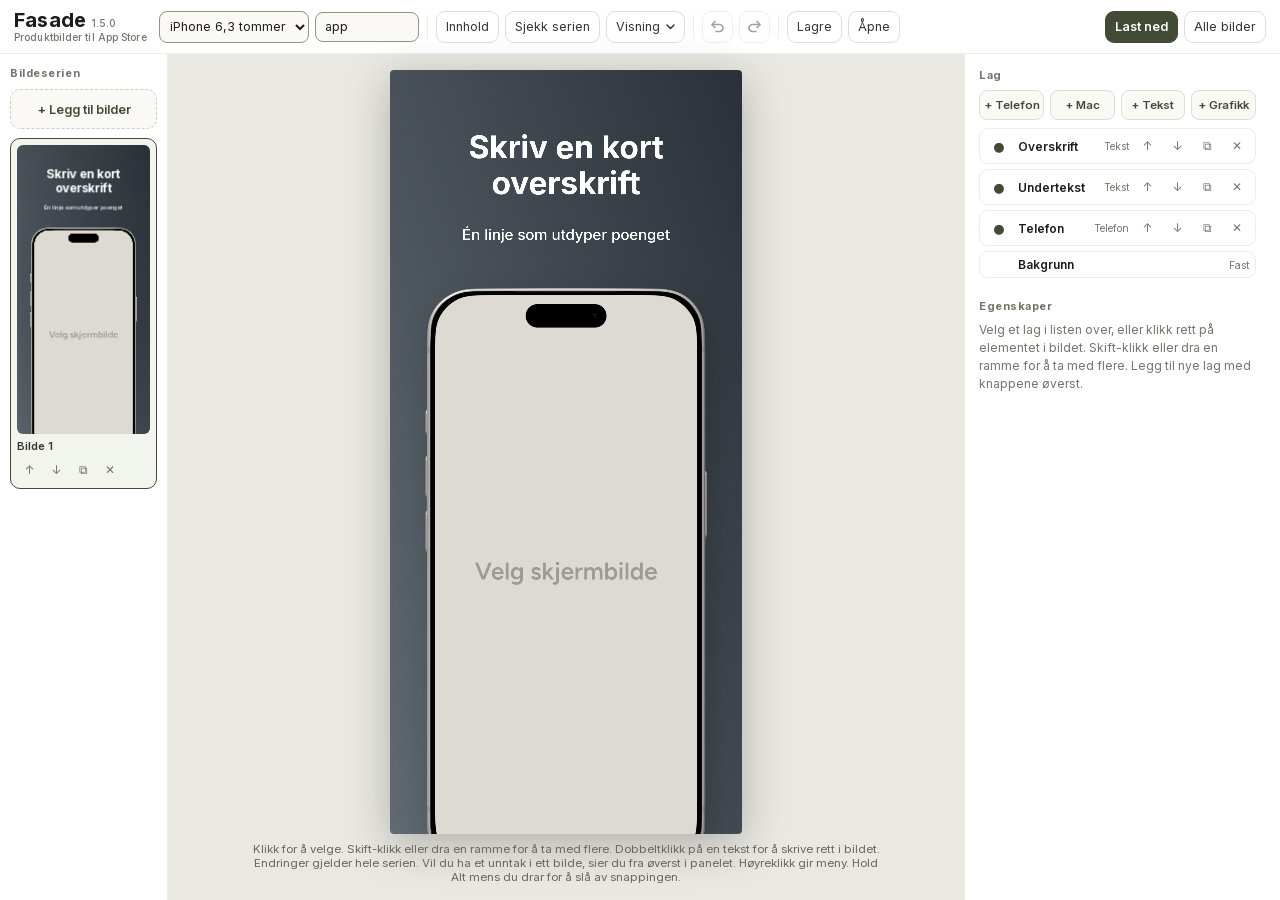
==== commit 7aa1418d: "chore: release 1.5.0 - iPhone screenshots at 6,3 inches (1206 x 2622), the size App Store Connect ta" ====
--- a/fasade.html
+++ b/fasade.html
@@ -80,8 +80,8 @@
 }
 :root {
   --gronn: #414b36; --gronn-mork: #333c28; --gronn-lys: #f2f4ee;
-  --blekk: #1c1e1a; --gra: #7c7a70; --gra-lys: #adaba0;
-  --linje: #e0ded4; --linje-svak: #efede5; --flate: #faf9f6; --bakteppe: #e9e8e2;
+  --blekk: #1c1e1a; --gra: #68665c; --gra-lys: #75736a;
+  --linje: #e0ded4; --linje-felt: #949285; --linje-svak: #efede5; --flate: #faf9f6; --bakteppe: #e9e8e2;
 }
 * { box-sizing: border-box; }
 html, body { margin: 0; height: 100%; overflow: hidden; }
@@ -133,7 +133,7 @@
 #topp .skille { width: 1px; height: 24px; background: var(--linje-svak); margin: 0 2px; }
 
 #topp select {
-  height: 32px; border: 1px solid var(--linje); border-radius: 8px; background: var(--flate);
+  height: 32px; border: 1px solid var(--linje-felt); border-radius: 8px; background: var(--flate);
   font-size: 12.5px; color: var(--blekk); padding: 0 6px; max-width: 168px;
 }
 .tknapp {
@@ -148,7 +148,7 @@
 .tknapp:disabled:hover { border-color: var(--linje); }
 #status {
   position: fixed; left: 50%; top: 58px; transform: translate(-50%, -8px);
-  z-index: 60; max-width: 460px; padding: 9px 15px; border-radius: 9px;
+  z-index: 1400; max-width: 460px; padding: 9px 15px; border-radius: 9px;
   background: rgba(28, 30, 26, .93); color: #f6f5f1; font-size: 12.5px; line-height: 1.4;
   box-shadow: 0 6px 20px rgba(0,0,0,.28);
   opacity: 0; pointer-events: none; transition: opacity .16s ease, transform .16s ease;
@@ -174,7 +174,7 @@
 .slidekort .navn { font-size: 11px; font-weight: 600; color: #35342f; white-space: nowrap; overflow: hidden; text-overflow: ellipsis; }
 .slidekort .rad { display: flex; gap: 3px; }
 .miniknapp {
-  flex: none; width: 24px; height: 22px; border: 0; border-radius: 6px; background: transparent;
+  flex: none; width: 24px; height: 24px; border: 0; border-radius: 6px; background: transparent;
   color: var(--gra-lys); font-size: 12px; line-height: 1; padding: 0;
 }
 .miniknapp:hover { background: #f5f3ec; color: var(--gronn); }
@@ -200,7 +200,7 @@
 /* ---- Right: layers and properties ---- */
 #panel {
   flex: none; width: 316px; background: #fff; border-left: 1px solid var(--linje-svak);
-  overflow-y: auto; padding: 14px 14px 60px; display: flex; flex-direction: column; gap: 16px;
+  overflow-y: auto; scrollbar-gutter: stable; padding: 14px 14px 60px; display: flex; flex-direction: column; gap: 16px;
 }
 #panel .seksjon { font-size: 11px; font-weight: 700; letter-spacing: .05em; color: var(--gra-lys); margin-bottom: 8px; }
 .lagrad {
@@ -212,12 +212,12 @@
 .lagrad .lagnavn { flex: 1; min-width: 0; font-size: 12px; font-weight: 600; white-space: nowrap; overflow: hidden; text-overflow: ellipsis; }
 .lagrad .lagtype { flex: none; font-size: 10px; color: var(--gra-lys); }
 .lagrad .oye { flex: none; width: 26px; height: 24px; border: 0; background: transparent; border-radius: 6px; color: var(--gronn); font-size: 13px; padding: 0; }
-.lagrad .oye.av { color: #d3d1c6; }
+.lagrad .oye.av { color: var(--gra-lys); }
 .lagrad .oye:hover { background: #f5f3ec; }
 .lagknapper { display: flex; gap: 6px; margin-bottom: 8px; }
 .lagknapper button {
-  flex: 1; height: 30px; border: 1px solid var(--linje); border-radius: 8px; background: var(--flate);
-  font-size: 11.5px; font-weight: 600; color: var(--gronn);
+  flex: 1; min-width: 0; height: 30px; padding: 0 4px; border: 1px solid var(--linje); border-radius: 8px; background: var(--flate);
+  font-size: 11.5px; font-weight: 600; color: var(--gronn); white-space: nowrap;
 }
 .lagknapper button:hover { border-color: var(--gronn); }
 
@@ -226,25 +226,25 @@
 .skyvrad .topplinje { display: flex; justify-content: space-between; font-size: 11.5px; color: var(--gra); gap: 8px; align-items: center; }
 .skyvrad .topplinje .verdi { font-variant-numeric: tabular-nums; color: var(--gra-lys); }
 .tilbakestill {
-  flex: none; width: 19px; height: 19px; padding: 0; border: 0; border-radius: 6px;
+  flex: none; width: 24px; height: 24px; padding: 0; border: 0; border-radius: 6px;
   background: #f0f2ea; color: var(--gronn); font-size: 12px; line-height: 1;
 }
 .tilbakestill:hover { background: #dde3d3; }
 input[type=range] { -webkit-appearance: none; appearance: none; width: 100%; height: 18px; background: transparent; cursor: pointer; }
-input[type=range]::-webkit-slider-runnable-track { height: 3px; background: #dddbd1; border-radius: 2px; }
+input[type=range]::-webkit-slider-runnable-track { height: 3px; background: var(--linje-felt); border-radius: 2px; }
 input[type=range]::-webkit-slider-thumb { -webkit-appearance: none; width: 15px; height: 15px; margin-top: -6px; border-radius: 50%; background: var(--gronn); border: 2px solid #fff; box-shadow: 0 1px 3px rgba(0,0,0,.35); }
 input[type=color] { -webkit-appearance: none; appearance: none; border: 0; background: none; width: 38px; height: 28px; padding: 0; cursor: pointer; flex: none; }
 input[type=color]::-webkit-color-swatch-wrapper { padding: 0; }
-input[type=color]::-webkit-color-swatch { border: 1px solid #dddbd1; border-radius: 7px; }
+input[type=color]::-webkit-color-swatch { border: 1px solid var(--linje-felt); border-radius: 7px; }
 input[type=text], input[type=number] {
-  height: 30px; padding: 0 9px; border: 1px solid var(--linje); border-radius: 8px;
+  height: 30px; padding: 0 9px; border: 1px solid var(--linje-felt); border-radius: 8px;
   font-size: 12.5px; color: var(--blekk); background: var(--flate); min-width: 0;
 }
 textarea {
-  width: 100%; padding: 9px 10px; border: 1px solid var(--linje); border-radius: 9px;
+  width: 100%; padding: 9px 10px; border: 1px solid var(--linje-felt); border-radius: 9px;
   font-size: 13px; line-height: 1.4; color: var(--blekk); background: var(--flate); resize: vertical;
 }
-select.felt { height: 30px; border: 1px solid var(--linje); border-radius: 8px; font-size: 12.5px; background: var(--flate); color: var(--blekk); padding: 0 8px; width: 100%; }
+select.felt { height: 30px; border: 1px solid var(--linje-felt); border-radius: 8px; font-size: 12.5px; background: var(--flate); color: var(--blekk); padding: 0 8px; width: 100%; }
 .segrad { display: flex; gap: 6px; }
 .segrad button {
   flex: 1; min-width: 0; height: 30px; border-radius: 9px; font-size: 12px; font-weight: 600;
@@ -312,6 +312,7 @@
 /* ---- View window: overview, transitions, snapping and guides ---- */
 #rutevindu {
   position: fixed; z-index: 1250; display: none; width: 268px; padding: 12px;
+  max-height: calc(100vh - 64px); overflow-y: auto;
   background: #fff; border: 1px solid var(--linje); border-radius: 13px;
   box-shadow: 0 16px 44px rgba(28,30,26,.24);
 }
@@ -350,7 +351,6 @@
 #bildevalg .bilderad .merkelapp { font-size: 12px; line-height: 1.3; min-width: 0; }
 #bildevalg .bilderad .merkelapp .liten { display: block; font-size: 10.5px; color: var(--gra-lys);
   white-space: nowrap; overflow: hidden; text-overflow: ellipsis; }
-.allevalg .hvilke { text-decoration: underline dotted; text-underline-offset: 2px; }
 
 /* ---- Right-click menu ---- */
 #kontekstmeny {
@@ -406,7 +406,7 @@
   position: absolute; left: 50%; transform: translateX(-50%); bottom: 5px; display: none; gap: 2px;
   background: rgba(255,255,255,.94); border-radius: 8px; padding: 2px; box-shadow: 0 2px 10px rgba(0,0,0,.18);
 }
-.stripekort:hover .verktoy { display: flex; }
+.stripekort:hover .verktoy, .stripekort:focus-within .verktoy { display: flex; }
 .somrom { flex: none; position: relative; }
 /* The gap is empty, the way the store shows it. If the transition doesn't line up,
    it turns red, and an explanation appears below the strip. */
@@ -488,19 +488,6 @@
 #storrad canvas { display: block; background: #eceae2; }
 #storvisning .fot { flex: none; font-size: 11.5px; color: var(--gra); margin-top: 10px; }
 
-/* ---- The «Endre på alle» option next to each setting ---- */
-.innstrad { display: flex; align-items: center; gap: 7px; }
-.innstrad > .innstfelt { flex: 1; min-width: 0; }
-.allevalg {
-  flex: none; display: flex; align-items: center; gap: 3px; padding: 4px 5px;
-  font-size: 10px; font-weight: 700; letter-spacing: .03em;
-  color: var(--gra-lys); border: 1px solid var(--linje-svak); border-radius: 7px;
-  cursor: pointer; user-select: none; align-self: center;
-}
-.allevalg:hover { border-color: var(--gronn); color: var(--gronn); }
-.allevalg.pa { color: var(--gronn); border-color: var(--gronn); background: var(--gronn-lys); }
-.allevalg input { width: 12px; height: 12px; margin: 0; accent-color: var(--gronn); }
-
 /* ---- Highlighted words ---- */
 .uthevkort { border: 1px solid var(--linje-svak); border-radius: 10px; background: var(--flate); padding: 7px 9px; }
 .uthevkort > summary {
@@ -510,7 +497,7 @@
 .uthevkort > summary::-webkit-details-marker { display: none; }
 .uthevkort > summary .prikk { width: 11px; height: 11px; border-radius: 50%; flex: none; border: 1px solid rgba(0,0,0,.18); }
 .uthevkort > summary .ordet { flex: 1; min-width: 0; white-space: nowrap; overflow: hidden; text-overflow: ellipsis; }
-.uthevkort > summary .fjern { flex: none; width: 22px; height: 20px; border: 0; border-radius: 6px; background: transparent; color: var(--gra-lys); font-size: 12px; padding: 0; }
+.uthevkort > summary .fjern { flex: none; width: 24px; height: 24px; border: 0; border-radius: 6px; background: transparent; color: var(--gra-lys); font-size: 12px; padding: 0; }
 .uthevkort > summary .fjern:hover { background: #f5f3ec; color: #9b2c2c; }
 .uthevkort .innhold { display: flex; flex-direction: column; gap: 9px; margin-top: 9px; }
 
@@ -551,9 +538,9 @@
       <span class="navn">Fasade <span class="versjon" id="versjon"></span></span>
       <span class="undertittel">Produktbilder til App Store</span>
     </div>
-    <select id="formatvalg" title="Størrelsen på det ferdige bildet"></select>
-    <input type="text" id="appnavn" style="width:104px" spellcheck="false" placeholder="Appnavn"
-           title="Navnet på appen. Brukes i filnavnet når du laster ned, for eksempel appnavn-1320x2868-1.png">
+    <select id="formatvalg" aria-label="Format" title="Størrelsen på det ferdige bildet"></select>
+    <input type="text" id="appnavn" aria-label="Appnavn" style="width:104px" spellcheck="false" placeholder="Appnavn"
+           title="Navnet på appen. Brukes i filnavnet når du laster ned, for eksempel appnavn-1206x2622-1.png">
     <span class="skille"></span>
     <button class="tknapp" id="innholdknapp" title="Fyll ut tekst og skjermbilder for hele serien">Innhold</button>
     <button class="tknapp" id="sjekkknapp" title="Se etter det App Store kommer til å vise frem som feil">Sjekk serien</button>
@@ -569,10 +556,9 @@
     <button class="tknapp" id="apneprosjekt" title="Åpne en prosjektfil">Åpne</button>
     </div>
     <div class="topphoyre">
-      <button class="tknapp primar" id="lastned" title="Last ned dette skjermbildet som PNG">Last ned</button>
+      <button class="tknapp primar" id="lastned" title="Last ned dette bildet som PNG">Last ned</button>
       <button class="tknapp" id="lastnedalle" title="Last ned hele serien som PNG-er">Alle bilder</button>
     </div>
-    <div id="status"></div>
   </div>
   <div id="hoved">
     <div id="serier">
@@ -581,13 +567,13 @@
       <div id="slideliste" style="display:flex;flex-direction:column;gap:8px"></div>
     </div>
     <div id="midt">
-      <div id="lerretboks"><canvas id="lerret" width="1320" height="2868"></canvas></div>
+      <div id="lerretboks"><canvas id="lerret" width="1206" height="2622"></canvas></div>
       <div id="bunnstripe">
         <div class="stripeverktoy">
           <span class="merke">Serien</span>
           <button class="minknapp" id="stripenytt">+ Legg til bilder</button>
-          <span class="gruppe"><span class="tall">Størrelse</span><input type="range" id="stripestr" min="90" max="440" step="10"></span>
-          <span class="gruppe"><span class="tall">Mellomrom</span><input type="range" id="stripegap" min="0" max="14" step="0.1"><span class="tall" id="gapverdi"></span></span>
+          <span class="gruppe"><span class="tall">Størrelse</span><input type="range" id="stripestr" aria-label="Størrelse" min="90" max="440" step="10"></span>
+          <span class="gruppe"><span class="tall">Mellomrom</span><input type="range" id="stripegap" aria-label="Mellomrom" min="0" max="14" step="0.1"><span class="tall" id="gapverdi"></span></span>
           <span class="gruppe" id="gapvalg"></span>
           <button class="minknapp" id="stripestor">Vis stort</button>
         </div>
@@ -616,32 +602,33 @@
     </div>
   </div>
 </div>
+<div id="status" role="status" aria-live="polite"></div>
 <input type="file" id="filvelger" style="display:none">
 <textarea id="tekstinn" spellcheck="false" autocomplete="off" autocapitalize="off" wrap="off"></textarea>
 <div id="tekstverktoy"></div>
 <div id="kontekstmeny"></div>
 <div id="rutevindu" role="group" aria-label="Visning"></div>
-<div id="bildevalg"></div>
-<div id="sjekkvisning">
+<div id="bildevalg" role="dialog"></div>
+<div id="sjekkvisning" role="dialog" aria-modal="true" aria-labelledby="sjekktittel">
   <div class="topp">
-    <span class="tittel">Sjekk før publisering</span>
+    <span class="tittel" id="sjekktittel">Sjekk før publisering</span>
     <button class="tknapp lukk" id="sjekklukk">Lukk</button>
   </div>
   <div id="sjekkliste"></div>
 </div>
-<div id="innholdsvisning">
+<div id="innholdsvisning" role="dialog" aria-modal="true" aria-labelledby="innholdstittel">
   <div class="topp">
-    <span class="tittel">Innhold i serien</span>
+    <span class="tittel" id="innholdstittel">Innhold i serien</span>
     <span class="varsel" style="max-width:520px">Her fyller du ut tekst og skjermbilder for en ny versjon. Utseendet ligger i malen og står urørt.</span>
     <button class="tknapp lukk" id="innholdlukk">Lukk</button>
   </div>
   <div id="innholdsrad"></div>
 </div>
-<div id="storvisning">
+<div id="storvisning" role="dialog" aria-modal="true" aria-labelledby="stortittel">
   <div class="topp">
-    <span class="tittel">Slik ser serien ut i App Store</span>
+    <span class="tittel" id="stortittel">Slik ser serien ut i App Store</span>
     <span class="gruppe" id="storhvor"></span>
-    <span class="gruppe"><span class="tall">Størrelse</span><input type="range" id="storstr" min="200" max="1000" step="20"></span>
+    <span class="gruppe"><span class="tall">Størrelse</span><input type="range" id="storstr" aria-label="Størrelse" min="200" max="1000" step="20"></span>
     <span class="gruppe" id="storgapvalg"></span>
     <span class="tall" id="storgapverdi"></span>
     <button class="tknapp lukk" id="storlukk">Lukk</button>
@@ -656,10 +643,14 @@
 /* =============================== Foundation =============================== */
 
 const FORMATER = {
-  iphone69: { w: 1320, h: 2868, navn: 'iPhone 6,9 tommer', helt: 'iPhone 6,9 tommer - 1320 x 2868', serie: 'ios' },
+  iphone63: { w: 1206, h: 2622, navn: 'iPhone 6,3 tommer', helt: 'iPhone 6,3 tommer - 1206 x 2622', serie: 'ios' },
   ipad13:   { w: 2064, h: 2752, navn: 'iPad 13 tommer', helt: 'iPad 13 tommer - 2064 x 2752', serie: 'ios' },
   mac:      { w: 2880, h: 1800, navn: 'Mac', helt: 'Mac - 2880 x 1800', serie: 'mac' }
 };
+// Formats in projects up to version 1.4.0, kept to convert them (see fraIphone69)
+const UTGATTE_FORMATER = { iphone69: { w: 1320, h: 2868 } };
+function formatMaal(id) { return FORMATER[id] || UTGATTE_FORMATER[id]; }
+
 // Formats with the same `serie` share one series; Mac takes other screenshots than iPhone and iPad
 function serieFor(format) { return FORMATER[format].serie; }
 
@@ -753,7 +744,7 @@
 const EKSPORTGRUNN = '#ffffff';
 
 // Semantic version (MAJOR.MINOR.PATCH); the README says when each part goes up
-const VERSJON = '1.4.0';
+const VERSJON = '1.5.0';
 
 // Shortcut labels: ⌘ and ⇧ on a Mac, Ctrl+ and Skift+ elsewhere
 const ER_MAC = !!navigator.platform && /Mac/i.test(navigator.platform);
@@ -927,6 +918,16 @@
   return l;
 }
 
+// A logo or symbol in the template is the same picture in every slide
+function lagFraRolleMedBilde(rolle) {
+  const l = lagFraRolle(rolle);
+  if (rolle.type === 'grafikk') {
+    const m = state.prosjekt.slides.reduce((f, s) => f || s.lag.find(x => x.rolleId === rolle.id && x.bildeId), null);
+    if (m) l.bildeId = m.bildeId;
+  }
+  return l;
+}
+
 function rollen(rolleId) {
   const m = state.prosjekt.mal;
   return m && rolleId ? m.roller.find(r => r.id === rolleId) || null : null;
@@ -955,13 +956,15 @@
   // buttons outside the default 7 % margin.
   const skala = 0.84;
   const hoyde = RAMME.h * Math.min(F.w / RAMME.w, F.h / RAMME.h) * skala;
+  // The pixel values are for a slide 1320 px wide; the narrower iPhone scales them down
+  const k = Math.min(1, F.w / 1320), px = v => Math.round(v * k);
   return {
     bakgrunn: nyBakgrunn(),
     roller: [
-      nyRolle(nyttTelefonlag({ x: midtX, y: 760 + hoyde / 2, skala: skala })),
+      nyRolle(nyttTelefonlag({ x: midtX, y: px(760) + hoyde / 2, skala: skala })),
       // Text is placed by its top (see tekstMidtY)
-      nyRolle(nyttTekstlag({ navn: 'Undertekst', str: 56, vekt: 500, y: 592, x: midtX })),
-      nyRolle(nyttTekstlag({ navn: 'Overskrift', x: midtX, y: 234 }))
+      nyRolle(nyttTekstlag({ navn: 'Undertekst', str: px(56), vekt: 500, y: px(592), x: midtX, bredde: px(1100) })),
+      nyRolle(nyttTekstlag({ navn: 'Overskrift', str: px(118), x: midtX, y: px(234), bredde: px(1100) }))
     ]
   };
 }
@@ -971,7 +974,7 @@
   const s = {
     id: uid(),
     bakgrunn: Object.assign(kopiVerdi(mal.bakgrunn), { avvik: {} }),
-    lag: mal.roller.map(lagFraRolle)
+    lag: mal.roller.map(lagFraRolleMedBilde)
   };
   s.lag.forEach(l => {
     if (l.type === 'tekst' && l.navn === 'Undertekst') l.tekst = EKSEMPEL_UNDERTEKST;
@@ -983,7 +986,7 @@
   prosjekt: {
     versjon: 4,
     tekstTopp: true,     // text layers are placed by their top, not their center (see tilTekstTopp)
-    format: 'iphone69',
+    format: 'iphone63',
     appnavn: 'app',
     aktiv: 0,
     // The gap App Store shows between the screenshots, in percent of the image width.
@@ -1020,6 +1023,7 @@
     snapp: true
   },
   angre: [], gjor: [],
+  angreSteg: 0,          // counts undo steps and undos, so a deferred step knows if another came first
   sisteMerke: 0
 };
 
@@ -1076,7 +1080,29 @@
   // Needs the silhouette; without it the phones cannot be drawn, and the project converts later
   if ((p.versjon || 0) < 4 && kontur) tilVersjon4(p);
   if (!p.tekstTopp) tilTekstTopp(p);
+  fraIphone69(p);
   return p;
+}
+
+// App Store Connect takes iPhone screenshots at 6,3 inches. A 6,9 inch series is scaled
+// to it, in the slides, the template, a series put aside and the layout kept for the format.
+function fraIphone69(p) {
+  const A = UTGATTE_FORMATER.iphone69, B = FORMATER.iphone63;
+  const serier = [p].concat(Object.values(p.serier));
+  const typer = new Map();
+  serier.forEach(se => (se.slides || []).forEach(s => (s.lag || []).forEach(l => typer.set(l.id, l.type))));
+  serier.forEach(se => {
+    if (se.format !== 'iphone69') return;
+    (se.slides || []).forEach(s => (s.lag || []).forEach(l => flyttMellomFormat(l, l.type, A, B)));
+    if (se.mal) se.mal.roller.forEach(r => flyttMellomFormat(r.felt, r.type, A, B));
+    se.format = 'iphone63';
+  });
+  const minne = p.formatminne.iphone69;
+  if (!minne) return;
+  Object.keys(minne.lag || {}).forEach(id => flyttMellomFormat(minne.lag[id], typer.get(id), A, B));
+  if (minne.mal) minne.mal.roller.forEach(r => flyttMellomFormat(r.felt, r.type, A, B));
+  p.formatminne.iphone63 = minne;
+  delete p.formatminne.iphone69;
 }
 
 // The project, or a series put aside for another device in `serier`
@@ -1311,29 +1337,68 @@
 
 /* ------- Undo / redo ------- */
 
-function merk(tving) {
+// A control dragged continuously is one undo step: the state before the first input, recorded at change
+let ventendeSteg = null;      // closes the step of a control still being used, see somEttSteg
+function lukkVentendeSteg() {
+  const f = ventendeSteg;
+  ventendeSteg = null;
+  if (f) f();
+}
+
+function somEttSteg(inp, bruk) {
+  let foer = null, steg = 0;
+  // Records the step if the project changed and no other step came in between
+  const avslutt = () => {
+    if (ventendeSteg === avslutt) ventendeSteg = null;
+    if (foer !== null && steg === state.angreSteg && foer !== JSON.stringify(state.prosjekt)) merk(true, foer);
+    foer = null;
+  };
+  // A drag that ended where it began sends no change, so the next interaction closes it
+  inp.addEventListener('pointerdown', avslutt);
+  inp.addEventListener('keydown', avslutt);
+  inp.addEventListener('input', () => {
+    if (foer === null) { lukkVentendeSteg(); foer = JSON.stringify(state.prosjekt); steg = state.angreSteg; ventendeSteg = avslutt; }
+    bruk();
+    tegnSnart();
+    planleggLagring();
+  });
+  inp.addEventListener('change', avslutt);
+}
+
+function merk(tving, foer) {
+  lukkVentendeSteg();
   const na = Date.now();
   if (!tving && na - state.sisteMerke < 500) return;
   state.sisteMerke = na;
-  state.angre.push(JSON.stringify(state.prosjekt));
+  state.angre.push(foer || JSON.stringify(state.prosjekt));
+  state.angreSteg++;
   if (state.angre.length > 100) state.angre.shift();
   state.gjor.length = 0;
+  oppdaterAngreknapper();
   planleggLagring();
 }
+function oppdaterAngreknapper() {
+  document.getElementById('angreknapp').disabled = !state.angre.length;
+  document.getElementById('gjortknapp').disabled = !state.gjor.length;
+}
 
 function angre() {
+  lukkVentendeSteg();
   if (!state.angre.length) { setStatus('Ingenting å angre'); return; }
   state.gjor.push(JSON.stringify(state.prosjekt));
   state.prosjekt = JSON.parse(state.angre.pop());
+  state.angreSteg++;
   nullstillMerking();
   stoppRedigering();
   byggAlt(); tegnSnart(); planleggLagring();
 }
 
 function gjorOm() {
+  lukkVentendeSteg();
   if (!state.gjor.length) { setStatus('Ingenting å gjøre om'); return; }
   state.angre.push(JSON.stringify(state.prosjekt));
   state.prosjekt = JSON.parse(state.gjor.pop());
+  state.angreSteg++;
   nullstillMerking();
   stoppRedigering();
   byggAlt(); tegnSnart(); planleggLagring();
@@ -1394,16 +1459,28 @@
 }
 
 let lagreTimer = null;
+let lagringFeilet = false;
+async function lagreNaa() {
+  clearTimeout(lagreTimer);
+  lagreTimer = null;
+  const bildekart = {};
+  brukteBildeIder().forEach(id => { const b = bilder.get(id); if (b) bildekart[id] = b.url; });
+  try {
+    await idbSett('prosjekt', { prosjekt: state.prosjekt, bilder: bildekart });
+    lagringFeilet = false;
+  } catch (e) {
+    // Said once per failure streak, not after every change
+    if (!lagringFeilet) setStatus('Fasade fikk ikke lagret prosjektet i nettleseren. Lagre det som fil med «Lagre».', 8000);
+    lagringFeilet = true;
+  }
+}
 function planleggLagring() {
   clearTimeout(lagreTimer);
-  lagreTimer = setTimeout(async () => {
-    const bildekart = {};
-    brukteBildeIder().forEach(id => { const b = bilder.get(id); if (b) bildekart[id] = b.url; });
-    try {
-      await idbSett('prosjekt', { prosjekt: state.prosjekt, bilder: bildekart });
-    } catch (e) { /* automatic saving is a bonus, never an error the user should see */ }
-  }, 1200);
-}
+  lagreTimer = setTimeout(lagreNaa, 1200);
+}
+// A change made just before the tab closes is saved at once
+document.addEventListener('visibilitychange', () => { if (document.visibilityState === 'hidden' && lagreTimer) lagreNaa(); });
+addEventListener('pagehide', () => { if (lagreTimer) lagreNaa(); });
 
 function lastBildeFraUrl(url) {
   return new Promise((res, rej) => {
@@ -1753,7 +1830,7 @@
 // Rescales every phone in a project from version 3 or older: in the slides, the template
 // and the layouts kept for the other formats
 function tilVersjon4(p) {
-  const F0 = FORMATER[p.format] || FORMATER.iphone69;
+  const F0 = formatMaal(p.format) || FORMATER.iphone63;
   const lagene = new Map();
   (p.slides || []).forEach(s => (s.lag || []).forEach(l => {
     lagene.set(l.id, l);
@@ -1761,7 +1838,7 @@
   }));
   if (p.mal) p.mal.roller.forEach(r => { if (r.type === 'telefon') r.felt.skala *= faktorTilVersjon4(r.felt, F0); });
   Object.keys(p.formatminne).forEach(fmt => {
-    const F = FORMATER[fmt], minne = p.formatminne[fmt];
+    const F = formatMaal(fmt), minne = p.formatminne[fmt];
     if (!F || !minne) return;
     Object.keys(minne.lag || {}).forEach(id => {
       const l = lagene.get(id), g = minne.lag[id];
@@ -2704,7 +2781,6 @@
       linje.til = ventendeRom.til;
     }
     linje.slutt = slutt;
-    if (ai === alle.length - 1) linje.slutt = slutt;
   });
 
   // Heights, baselines, and x-placement
@@ -2979,13 +3055,13 @@
   const kant = !!lag.kantlinje;
   const harTekst = (lag.tekst || '').trim().length > 0;
   const grunnAlfa = lag.opasitet / 100;
+  // The plate's left edge, relative to x
+  const plateX0 = padX => lag.just === 'venstre' ? -lag.bredde / 2 - padX
+    : lag.just === 'hoyre' ? lag.bredde / 2 - O.maksB - padX : -O.maksB / 2 - padX;
   if ((plate === 'fylt' || kant) && harTekst) {
     const padX = lag.str * (lag.platePadX === undefined ? 55 : lag.platePadX) / 100;
     const padY = lag.str * (lag.platePadY === undefined ? 38 : lag.platePadY) / 100;
-    let x0;
-    if (lag.just === 'venstre') x0 = -lag.bredde / 2 - padX;
-    else if (lag.just === 'hoyre') x0 = lag.bredde / 2 - O.maksB - padX;
-    else x0 = -O.maksB / 2 - padX;
+    const x0 = plateX0(padX);
     const y0 = -blokkH / 2 - padY;
     const bW = O.maksB + padX * 2, bH = blokkH + padY * 2;
     const rad = Math.max(0, Math.min(lag.str * (lag.plateRadius === undefined ? 50 : lag.plateRadius) / 100, bH / 2, bW / 2));
@@ -3037,11 +3113,13 @@
   // The box should encompass what's actually visible - the plate can extend well beyond the text
   const padX = (plate === 'fylt' || kant) ? lag.str * (lag.platePadX === undefined ? 55 : lag.platePadX) / 100 : 0;
   const padY = (plate === 'fylt' || kant) ? lag.str * (lag.platePadY === undefined ? 38 : lag.platePadY) / 100 : 0;
-  const bw = Math.max(lag.bredde, O.maksB + padX * 2);
+  const medPlate = (plate === 'fylt' || kant) && harTekst;
+  const bw = medPlate ? O.maksB + padX * 2 : Math.max(lag.bredde, O.maksB + padX * 2);
+  const bx = medPlate ? lag.x + plateX0(padX) : lag.x - bw / 2;
   // The box follows the text block exactly, so its top is Y and the distances you see are the real ones
   const bh = blokkH + padY * 2;
   settHitboks(lag.id, {
-    x: lag.x - bw / 2, y: midtY - bh / 2,
+    x: bx, y: midtY - bh / 2,
     w: bw, h: bh,
     cx: lag.x, cy: midtY, ay: lag.y, rot: (lag.rotasjon || 0) * Math.PI / 180
   });
@@ -3188,10 +3266,17 @@
   }));
 }
 
+// Canvas pixels per screen pixel
+function skjermPx() {
+  const r = lerret.getBoundingClientRect();
+  return r.width ? lerret.width / r.width : 1;
+}
+
 function tegnRamme(ctx, pts, sterk) {
+  const k = Math.max(1, skjermPx() / 4);     // never thinner on screen than in the single-slide view
   ctx.save();
-  ctx.lineWidth = sterk ? 4 : 3;
-  ctx.setLineDash(sterk ? [18, 13] : [10, 10]);
+  ctx.lineWidth = (sterk ? 4 : 3) * k;
+  ctx.setLineDash(sterk ? [18 * k, 13 * k] : [10 * k, 10 * k]);
   ctx.strokeStyle = sterk ? 'rgba(255,255,255,.9)' : 'rgba(255,255,255,.62)';
   ctx.beginPath();
   pts.forEach((p, i) => i ? ctx.lineTo(p.x, p.y) : ctx.moveTo(p.x, p.y));
@@ -3199,7 +3284,7 @@
   ctx.stroke();
   ctx.setLineDash([]);
   ctx.strokeStyle = 'rgba(20,22,18,' + (sterk ? .45 : .3) + ')';
-  ctx.lineWidth = 2;
+  ctx.lineWidth = 2 * k;
   ctx.stroke();
   ctx.restore();
 }
@@ -3236,16 +3321,17 @@
   if (!h) return;
   const pts = hjorner({ x: h.x - 14, y: h.y - 14, w: h.w + 28, h: h.h + 28, cx: h.cx, cy: h.cy, rot: h.rot });
   const hj = pts[2];
+  const k = Math.max(1, skjermPx() / 4);
   ctx.save();
   ctx.beginPath();
-  ctx.arc(hj.x, hj.y, 27, 0, Math.PI * 2);
+  ctx.arc(hj.x, hj.y, 27 * k, 0, Math.PI * 2);
   ctx.fillStyle = '#ffffff';
   ctx.fill();
-  ctx.lineWidth = 3;
+  ctx.lineWidth = 3 * k;
   ctx.strokeStyle = 'rgba(28,30,26,.5)';
   ctx.stroke();
   ctx.restore();
-  state._handtak = hj;
+  state._handtak = { x: hj.x, y: hj.y, r: 58 * k };
 }
 
 // The rectangle you drag out to select multiple layers
@@ -3304,6 +3390,15 @@
   return s.x + s.w;
 }
 
+const tegndeler = typeof Intl !== 'undefined' && Intl.Segmenter ? new Intl.Segmenter() : null;
+function tegngrenser(t) {
+  const g = [];
+  if (tegndeler) for (const d of tegndeler.segment(t)) g.push(d.index);
+  else for (let j = 0; j < t.length; j++) { const c = t.charCodeAt(j - 1); if (!(c >= 0xd800 && c <= 0xdbff)) g.push(j); }
+  g.push(t.length);
+  return g;
+}
+
 function indeksPaaLinje(lag, L, x) {
   let best = L.fra, bestD = Infinity;
   const proev = i => {
@@ -3311,7 +3406,8 @@
     if (d < bestD) { bestD = d; best = i; }
   };
   if (!L.stykker.length) return L.fra;
-  L.stykker.forEach(p => { for (let j = 0; j <= p.t.length; j++) proev(p.fra + j); });
+  // Only between whole characters, so a flag or a joined emoji is never split
+  L.stykker.forEach(p => { tegngrenser(p.t).forEach(j => proev(p.fra + j)); });
   return best;
 }
 
@@ -3524,14 +3620,16 @@
   const l = redigertLag();
   if (!l) return;
   if (e.key === 'Escape') { e.preventDefault(); avsluttRedigering(); return; }
-  if ((e.metaKey || e.ctrlKey) && e.key.toLowerCase() === 'z') {
+  const kmd = ER_MAC ? e.metaKey : e.ctrlKey;
+  const bokstav = e.key.toLowerCase();
+  if (kmd && (bokstav === 'z' || (!ER_MAC && bokstav === 'y'))) {
     e.preventDefault();
     avsluttRedigering();
-    if (e.shiftKey) gjorOm(); else angre();
+    if (e.shiftKey || bokstav === 'y') gjorOm(); else angre();
     return;
   }
-  if ((e.metaKey || e.ctrlKey) && e.key.toLowerCase() === 'd') { e.preventDefault(); return; }
-  if ((e.metaKey || e.ctrlKey) && ['b', 'i', 'u'].indexOf(e.key.toLowerCase()) >= 0) {
+  if (kmd && bokstav === 'd') { e.preventDefault(); return; }
+  if (kmd && ['b', 'i', 'u'].indexOf(bokstav) >= 0) {
     e.preventDefault();
     const k = e.key.toLowerCase();
     const r = state.rediger;
@@ -3543,17 +3641,22 @@
     else brukPaaMerket({ understrek: !(h && h.understrek) });
     return;
   }
-  if (['ArrowUp', 'ArrowDown', 'Home', 'End'].indexOf(e.key) >= 0) {
+  // Cmd+left/right is Home/End on a Mac; Cmd+up/down and Ctrl+Home/End go to the start or end of the text
+  let tast = e.key;
+  if (ER_MAC && e.metaKey && (tast === 'ArrowLeft' || tast === 'ArrowRight')) tast = tast === 'ArrowLeft' ? 'Home' : 'End';
+  const hele = ER_MAC ? e.metaKey && (tast === 'ArrowUp' || tast === 'ArrowDown') : e.ctrlKey && (tast === 'Home' || tast === 'End');
+  if (['ArrowUp', 'ArrowDown', 'Home', 'End'].indexOf(tast) >= 0 && !e.altKey) {
     // The field wraps lines differently than the canvas, so we compute these ourselves
     e.preventDefault();
     const O = oppsettFor(l);
     const i = state.rediger.til;
     const k = linjeFor(O, i);
     let ny;
-    if (e.key === 'Home') ny = O.linjer[k].fra;
-    else if (e.key === 'End') ny = Math.max(O.linjer[k].til, O.linjer[k].fra);
+    if (hele) ny = tast === 'ArrowUp' || tast === 'Home' ? 0 : (l.tekst || '').length;
+    else if (tast === 'Home') ny = O.linjer[k].fra;
+    else if (tast === 'End') ny = Math.max(O.linjer[k].til, O.linjer[k].fra);
     else {
-      const mk = k + (e.key === 'ArrowUp' ? -1 : 1);
+      const mk = k + (tast === 'ArrowUp' ? -1 : 1);
       if (mk < 0) ny = 0;
       else if (mk >= O.linjer.length) ny = (l.tekst || '').length;
       else ny = indeksPaaLinje(l, O.linjer[mk], xForIndeks(l, O.linjer[k], i));
@@ -3596,24 +3699,26 @@
   '<button id="tv-strek" title="Understrek (' + KMD + 'U)" style="text-decoration:underline">U</button>' +
   '<span class="skille"></span>' +
   '<button id="tv-plate" title="Farget plate bak ordene, som en tusj">Tusj</button>' +
-  '<input type="color" id="tv-platefarge" title="Farge på markørplaten">' +
+  '<input type="color" id="tv-platefarge" title="Farge på tusjen">' +
   '<span class="skille"></span>' +
   '<button id="tv-fjern" class="fjernstil" title="Gjør de merkede ordene like resten av teksten">Som resten</button>';
 
-function brukPaaMerket(patch) {
+// `iDrag`: the caller records the undo step (see somEttSteg)
+function brukPaaMerket(patch, iDrag) {
   const l = redigertLag();
   if (!l || !state.rediger) return;
   const fra = Math.min(state.rediger.fra, state.rediger.til);
   const til = Math.max(state.rediger.fra, state.rediger.til);
   if (til <= fra) return;
-  endre(() => { endreUthev(l, fra, til, patch); }, { tving: true });
+  if (iDrag) endreUthev(l, fra, til, patch);
+  else endre(() => { endreUthev(l, fra, til, patch); }, { tving: true });
   byggUthevliste();
   oppdaterTekstverktoy();
   tekstinn.focus({ preventScroll: true });
   synkFelt();
 }
 
-document.getElementById('tv-farge').addEventListener('input', e => brukPaaMerket({ farge: e.target.value }));
+somEttSteg(document.getElementById('tv-farge'), () => brukPaaMerket({ farge: document.getElementById('tv-farge').value }, true));
 document.getElementById('tv-font').addEventListener('change', e => brukPaaMerket({ font: e.target.value }));
 const stegStr = retning => {
   const l = redigertLag();
@@ -3624,7 +3729,7 @@
 };
 document.getElementById('tv-mindre').onclick = () => stegStr(-1);
 document.getElementById('tv-storre').onclick = () => stegStr(1);
-document.getElementById('tv-platefarge').addEventListener('input', e => brukPaaMerket({ plate: true, plateFarge: e.target.value }));
+somEttSteg(document.getElementById('tv-platefarge'), () => brukPaaMerket({ plate: true, plateFarge: document.getElementById('tv-platefarge').value }, true));
 document.getElementById('tv-vekt').addEventListener('change', e => brukPaaMerket({ vekt: parseInt(e.target.value, 10) }));
 document.getElementById('tv-str').addEventListener('change', e => brukPaaMerket({ strProsent: parseInt(e.target.value, 10) }));
 document.getElementById('tv-kursiv').addEventListener('click', () => {
@@ -4277,22 +4382,24 @@
   }))).then(ider => ider.filter(Boolean));
 }
 
+// Copies layers with new ids. Groups and stacking belong to the copies, not to the originals.
+function kopierLag(liste) {
+  const gruppekart = {}, idkart = {};
+  const kopier = liste.map(l => {
+    const k = JSON.parse(JSON.stringify(l));
+    k.id = uid();
+    idkart[l.id] = k.id;
+    if (k.gruppe) k.gruppe = gruppekart[k.gruppe] || (gruppekart[k.gruppe] = uid());
+    return k;
+  });
+  kopier.forEach(k => { if (k.folgerId) { if (idkart[k.folgerId]) k.folgerId = idkart[k.folgerId]; else delete k.folgerId; } });
+  return kopier;
+}
+
 function dypKopiSlide(s) {
   const k = JSON.parse(JSON.stringify(s));
   k.id = uid();
-  const gruppekart = {};
-  const idkart = {};
-  k.lag.forEach(l => {
-    const gammel = l.id;
-    l.id = uid();
-    idkart[gammel] = l.id;
-    // Groups should belong to their own slide, not be shared with the original
-    if (l.gruppe) {
-      if (!gruppekart[l.gruppe]) gruppekart[l.gruppe] = uid();
-      l.gruppe = gruppekart[l.gruppe];
-    }
-  });
-  k.lag.forEach(l => { if (l.folgerId) { if (idkart[l.folgerId]) l.folgerId = idkart[l.folgerId]; else delete l.folgerId; } });
+  k.lag = kopierLag(s.lag);
   return k;
 }
 
@@ -4305,7 +4412,7 @@
       const s = aktivSlide();
       const tomt = s && s.lag.find(l => erEnhet(l) && !l.skjermbildeId);
       if (k === 0 && tomt) { tomt.skjermbildeId = id; return; }
-      const mal = aktivSlide();
+      const mal = folgerMalen(aktivSlide()) ? aktivSlide() : null;
       const ny = mal ? dypKopiSlide(mal) : nySlide(state.prosjekt.format);
       const tel = ny.lag.find(erEnhet);
       if (tel) tel.skjermbildeId = id;
@@ -4330,6 +4437,7 @@
 function skyv(label, hent, sett, min, max, step, fmt, norm, felter) {
   const rad = el('<div class="skyvrad"><div class="topplinje"><span>' + label + '</span><span style="display:flex;align-items:center;gap:5px"><span class="verdi"></span></span></div><input type="range"></div>');
   const inp = rad.querySelector('input');
+  inp.setAttribute('aria-label', label);
   const verdi = rad.querySelector('.verdi');
   const toppHoyre = rad.querySelector('.topplinje > span:last-child');
   inp.min = min; inp.max = max; inp.step = step;
@@ -4339,14 +4447,14 @@
     const gammel = toppHoyre.querySelector('.tilbakestill');
     if (gammel) gammel.remove();
     if (norm !== undefined && hent() !== norm) {
-      const b = el('<button class="tilbakestill" title="Tilbakestill til normal">&#8634;</button>');
+      const b = el('<button class="tilbakestill" title="Tilbakestill til normal" aria-label="Tilbakestill til normal">&#8634;</button>');
       b.onclick = () => { endre(() => sett(norm)); speilHvisPaa(felter); oppdater(); };
       toppHoyre.appendChild(b);
     }
   };
-  inp.addEventListener('input', () => {
+  somEttSteg(inp, () => {
     dragKvalitet = true;
-    endre(() => sett(parseFloat(inp.value)));
+    sett(parseFloat(inp.value));
     speilHvisPaa(felter);
     verdi.textContent = fmt ? fmt(hent()) : hent();
   });
@@ -4356,7 +4464,7 @@
     oppdater();
   });
   oppdater();
-  return medAlle(rad, felter);
+  return rad;
 }
 
 /* Which weights a font actually has, as { requested weight: weight you get }.
@@ -4432,7 +4540,7 @@
     const aktiv = (hentVekt() || 0) === v[0];
     const finnes = !v[0] || kart[v[0]] === v[0];
     if (v[0] && !finnes) mangler++;
-    const b = el('<button class="vektknapp' + (aktiv ? ' aktiv' : '') + (finnes ? '' : ' mangler') + '" title="' +
+    const b = el('<button class="vektknapp' + (aktiv ? ' aktiv' : '') + (finnes ? '' : ' mangler') + '" aria-pressed="' + aktiv + '" title="' +
       (v[0] ? v[0] + ' ' + v[1] + (finnes ? '' : ' (denne fonten har den ikke, du får ' + kart[v[0]] + ')')
             : 'Samme vekt som resten av teksten') + '">' +
       (v[0] ? 'Aa' : '&#8212;') + '<span class="tall">' + (v[0] || 'arv') + '</span></button>');
@@ -4450,40 +4558,44 @@
       ' har ikke alle vektene. De nedtonede gir samme resultat som vekten ved siden av. ' +
       'Vil du ha større forskjell, prøv en annen skrift.</div>'));
   }
-  return medAlle(ut, felter);
+  return ut;
 }
 
 function segrad(valg, felter) {
   const rad = el('<div class="segrad"></div>');
   valg.forEach(v => {
-    const b = el('<button>' + v.label + '</button>');
+    const b = el('<button aria-pressed="' + !!v.aktiv + '">' + v.label + '</button>');
     if (v.aktiv) b.classList.add('aktiv');
     b.onclick = () => { v.velg(); speilHvisPaa(felter); };
     rad.appendChild(b);
   });
-  return medAlle(rad, felter);
+  return rad;
 }
 
 function fargerad(navn, hent, sett, felter) {
   const rad = el('<div class="fargerad"><span class="navnelapp">' + navn + '</span><input type="color"><input type="text" spellcheck="false"></div>');
   const c = rad.querySelector('input[type=color]');
   const t = rad.querySelector('input[type=text]');
+  c.setAttribute('aria-label', navn);
+  t.setAttribute('aria-label', navn + ', fargekode');
   c.value = hent(); t.value = hent();
-  c.addEventListener('input', () => { endre(() => sett(c.value)); speilHvisPaa(felter); t.value = c.value; });
+  somEttSteg(c, () => { sett(c.value); speilHvisPaa(felter); t.value = c.value; });
   t.addEventListener('input', () => {
     const n = normHex(t.value);
     if (n) { endre(() => sett(n)); speilHvisPaa(felter); c.value = n; }
   });
   t.addEventListener('blur', () => { t.value = hent(); });
-  return medAlle(rad, felter);
-}
-
-function feltrad(navn, hent, sett, felter, skjulBoks) {
+  return rad;
+}
+
+function feltrad(navn, hent, sett, felter) {
   const rad = el('<div class="feltrad"><span class="navnelapp">' + navn + '</span><input type="number" step="1"></div>');
   const inp = rad.querySelector('input');
+  inp.setAttribute('aria-label', navn);
   inp.value = Math.round(hent());
+  rad.oppdater = () => { inp.value = Math.round(hent()); };
   inp.addEventListener('change', () => { endre(() => sett(parseFloat(inp.value) || 0)); speilHvisPaa(felter); });
-  return skjulBoks ? rad : medAlle(rad, felter);
+  return rad;
 }
 
 function knapperad(knapper) {
@@ -4495,12 +4607,6 @@
   });
   return rad;
 }
-
-/* ------- «Endre på alle»: the same setting across every screenshot -------
-
-   Each setting can be checked so the change also hits the corresponding
-   layer in every slide. The checkbox applies for the session, and is off when the tool
-   opens. Content - the text, the screenshot, and the graphic file - is never mirrored. */
 
 const bildevalg = document.getElementById('bildevalg');
 
@@ -4623,7 +4729,6 @@
   planleggLagring();
 }
 
-// Everything in a layer is restored from the template
 // Roles no layer uses anymore don't belong in the template
 function ryddRoller() {
   const m = state.prosjekt.mal;
@@ -4633,6 +4738,7 @@
   if (m.roller.some(r => !brukt.has(r.id))) m.roller = m.roller.filter(r => brukt.has(r.id));
 }
 
+// Everything in a layer is restored from the template
 function tilbakestillTilMal(lag) {
   const r = rollen(lag.rolleId);
   if (!r) return;
@@ -4641,10 +4747,6 @@
 }
 
 function avviksliste(lag) { return lag && lag.avvik ? Object.keys(lag.avvik) : []; }
-
-
-
-
 
 // Choose which slides something should apply to. `bruk` receives the ids you checked.
 function visBildevelger(ved, valgteIder, tittel, bruk) {
@@ -4664,7 +4766,7 @@
   state.prosjekt.slides.forEach((s, i) => {
     const detteBildet = s === s0;
     const rad = el('<div class="bilderad' + (detteBildet ? ' dette' : '') + '">' +
-      '<input type="checkbox"' + (valgte.has(s.id) || detteBildet ? ' checked' : '') + (detteBildet ? ' disabled' : '') + '>' +
+      '<input type="checkbox" aria-label="Bilde ' + (i + 1) + '"' + (valgte.has(s.id) || detteBildet ? ' checked' : '') + (detteBildet ? ' disabled' : '') + '>' +
       '<canvas width="30" height="' + Math.round(30 * F.h / F.w) + '" data-i="' + i + '"></canvas>' +
       '<span class="merkelapp">Bilde ' + (i + 1) + (detteBildet ? ' (dette)' : '') +
       '<span class="liten">' + esc(bildetekst(s) || 'Uten overskrift') + '</span></span></div>');
@@ -4684,6 +4786,7 @@
     altboks.checked = paa === andre.length;
     altboks.indeterminate = paa > 0 && paa < andre.length;
     altrad.querySelector('.merkelapp').textContent = altboks.checked ? 'Ta bort alle' : 'Velg alle';
+    altboks.setAttribute('aria-label', altboks.checked ? 'Ta bort alle' : 'Velg alle');
   }
   altrad.onclick = ev => {
     const paa = ev.target === altboks ? altboks.checked : !altboks.checked;
@@ -4706,9 +4809,17 @@
   const b = bildevalg.getBoundingClientRect();
   bildevalg.style.left = Math.max(8, Math.min(r.left - b.width + r.width, window.innerWidth - b.width - 8)) + 'px';
   bildevalg.style.top = Math.min(r.bottom + 6, window.innerHeight - b.height - 8) + 'px';
-}
-
-function lukkBildevalg() { bildevalg.classList.remove('vis'); }
+  bildevalg.setAttribute('aria-label', tittel);
+  bildevalgFra = ved;
+  altboks.focus();
+}
+
+let bildevalgFra = null;
+function lukkBildevalg() {
+  bildevalg.classList.remove('vis');
+  if (bildevalgFra && bildevalgFra.isConnected) bildevalgFra.focus();
+  bildevalgFra = null;
+}
 
 // The headline in the slide, so the row says what the slide is about
 function bildetekst(s) {
@@ -4739,7 +4850,7 @@
   visBildevelger(ved, start, 'Endringer gjelder', ider => {
     state.malUtvalg = ider;
     state.malmodus = ider.length ? 'utvalg' : 'bilde';
-    byggEgenskaper();
+    byggEgenskaper(); tegnSnart();
     setStatus(ider.length ? 'Endringer gjelder dette bildet og ' + ider.length + ' til' : 'Endringer gjelder bare dette bildet');
   });
 }
@@ -4756,10 +4867,6 @@
   setStatus(mal.length ? 'Bakgrunnen er brukt i ' + (mal.length + 1) + ' bilder' : 'Ingen andre bilder valgt');
   return mal.length;
 }
-
-// Settings don't need their own checkbox: the template controls where
-// the change lands. The function stays because every builder calls it.
-function medAlle(rad, felter) { return rad; }
 
 /* ------- Switching slides -------
 
@@ -4817,7 +4924,8 @@
   const F = FMT();
   const w = Math.round(h * F.w / F.h);
   const kort = el('<div class="stripekort' + (i === state.prosjekt.aktiv ? ' aktiv' : '') + '">' +
-    '<canvas width="' + Math.round(w * 2) + '" height="' + Math.round(h * 2) + '" data-i="' + i + '"></canvas>' +
+    '<canvas width="' + Math.round(w * 2) + '" height="' + Math.round(h * 2) + '" data-i="' + i + '" role="button" tabindex="0" aria-label="Bilde ' + (i + 1) + '"' +
+      (i === state.prosjekt.aktiv ? ' aria-current="true"' : '') + '></canvas>' +
     '<span class="nr">' + (i + 1) + (folgerMalen(state.prosjekt.slides[i]) ? '' : ' · egen') + '</span></div>');
   const cv = kort.querySelector('canvas');
   cv.style.width = w + 'px';
@@ -4829,10 +4937,10 @@
   });
   if (medVerktoy) {
     const v = el('<div class="verktoy">' +
-      '<button class="miniknapp" data-g="opp" title="Flytt frem">&#8592;</button>' +
-      '<button class="miniknapp" data-g="ned" title="Flytt bak">&#8594;</button>' +
-      '<button class="miniknapp" data-g="dup" title="Dupliser bildet">&#10697;</button>' +
-      '<button class="miniknapp slett" data-g="slett" title="Slett bildet">&#10005;</button></div>');
+      '<button class="miniknapp" data-g="opp" title="Flytt frem" aria-label="Flytt frem">&#8592;</button>' +
+      '<button class="miniknapp" data-g="ned" title="Flytt bak" aria-label="Flytt bak">&#8594;</button>' +
+      '<button class="miniknapp" data-g="dup" title="Dupliser bildet" aria-label="Dupliser bildet">&#10697;</button>' +
+      '<button class="miniknapp slett" data-g="slett" title="Slett bildet" aria-label="Slett bildet">&#10005;</button></div>');
     v.addEventListener('click', e => {
       const g = e.target.dataset && e.target.dataset.g;
       if (!g) return;
@@ -4841,6 +4949,8 @@
     });
     kort.appendChild(v);
   }
+  const id = state.prosjekt.slides[i].id;
+  kort.querySelectorAll('button, [role=button]').forEach(b => { b.dataset.fokus = id + '-' + (b.dataset.g || 'kort'); });
   return kort;
 }
 
@@ -4864,14 +4974,16 @@
     'uten å være gjennomgående. I App Store blir det klippet, og fortsettelsen treffer ikke.</span></div>');
   const knapp = el('<button class="minknapp">Vis meg</button>');
   knapp.onclick = () => {
-    byttSlide(brudd[0]);
-    const s = aktivSlide();
-    const F = FMT();
-    const synder = s.lag.find(l => {
+    // The layer crosses the right edge of the slide before the gap, or the left edge of the one after
+    const i = brudd[0], F = FMT();
+    const krysser = (s, kant) => s.lag.find(l => {
       if (!l.synlig || l.spenn) return false;
       const b = boksFor(l);
-      return !!b && (b.h > F.w + 2 || b.v < -2);
+      return !!b && (kant === 'h' ? b.h > F.w + 2 : b.v < -2);
     });
+    let synder = krysser(state.prosjekt.slides[i], 'h');
+    if (synder) byttSlide(i);
+    else { byttSlide(i + 1); synder = krysser(aktivSlide(), 'v'); }
     if (synder) { merkLag(synder.id); byggAlt(); tegnSnart(); }
     setStatus('Sett laget gjennomgående, så treffer overgangen av seg selv');
   };
@@ -4880,6 +4992,7 @@
 }
 
 function byggRad(boks, h, medVerktoy, maks) {
+  const fokus = fokusNokkel(boks);
   boks.innerHTML = '';
   const F = FMT();
   const w = h * F.w / F.h;
@@ -4890,6 +5003,7 @@
     boks.appendChild(lagStripekort(i, h, medVerktoy));
   });
   if (!state.prosjekt.slides.length) boks.appendChild(el('<div class="stripetom">Ingen skjermbilder ennå.</div>'));
+  gjenopprettFokus(boks, fokus);
 }
 
 function byggStripe() {
@@ -4912,7 +5026,8 @@
   if (!boks) return;
   boks.innerHTML = '';
   BUTIKKMAAL[FMT().serie].forEach(m => {
-    const b = el('<button class="minknapp' + (Math.abs((state.prosjekt.mellomrom || 0) - m.mellomrom) < 0.05 ? ' aktiv' : '') + '" title="' + m.hjelp + '">' + m.navn + '</button>');
+    const paa = Math.abs((state.prosjekt.mellomrom || 0) - m.mellomrom) < 0.05;
+    const b = el('<button class="minknapp' + (paa ? ' aktiv' : '') + '" aria-pressed="' + paa + '" title="' + m.hjelp + '">' + m.navn + '</button>');
     b.onclick = () => {
       endre(() => { state.prosjekt.mellomrom = m.mellomrom; }, { tving: true });
       byggStripe(); byggStorvisning(); tegnSnart();
@@ -5020,7 +5135,7 @@
   const funn = [];
   const margProsent = state.rutenett.tryggMarg;
   const marg = Math.round(F.w * margProsent / 100);
-  // The search result is measured for iPhone only
+  // The search result is measured on iPhone and applied to iPad; a Mac series has none
   const sokFaktor = F.serie === 'mac' ? 0 : SOKBREDDE_PT / F.w;
   const gjennomsiktige = [];
   const overskrifter = new Map();      // normalised headline -> { tekst, ider, lag }
@@ -5066,6 +5181,10 @@
           const st = statuslinjeStatus(l);
           if (st.feil) funn.push({ alvor: 'advarsel', hvor: hvor, i: i, lag: l.id, tekst: navn + ': ' + st.feil });
         }
+      }
+
+      if (l.type === 'grafikk' && !l.bildeId) {
+        funn.push({ alvor: 'feil', hvor: hvor, i: i, lag: l.id, tekst: navn + ' mangler bilde.' });
       }
 
       if (l.type === 'mac') {
@@ -5141,6 +5260,11 @@
       tekst: 'Bakgrunnen er gjennomsiktig. App Store godtar ikke gjennomsiktighet, så Fasade gjør den hvit når du laster ned.' });
   }
 
+  if (state.prosjekt.slides.length > 10) {
+    funn.push({ alvor: 'feil', hvor: 'Serien', i: 10, lag: null,
+      tekst: 'Serien har ' + state.prosjekt.slides.length + ' bilder. App Store Connect tar imot høyst 10 bilder per størrelse.' });
+  }
+
   if (state.prosjekt.slides.length < 3 && sokFaktor) {
     funn.push({ alvor: 'info', hvor: 'Serien', i: 0, lag: null,
       tekst: 'Serien har ' + state.prosjekt.slides.length + ' bilde' + (state.prosjekt.slides.length === 1 ? '' : 'r') +
@@ -5159,11 +5283,11 @@
     return;
   }
   const rang = { feil: 0, advarsel: 1, info: 2 };
+  const alvorsnavn = { feil: 'Feil', advarsel: 'Advarsel', info: 'Tips' };
   funn.sort((a, b) => rang[a.alvor] - rang[b.alvor]);
   funn.forEach(f => {
-    const merke = f.alvor === 'feil' ? '!' : (f.alvor === 'advarsel' ? '!' : 'i');
-    const rad = el('<div class="funn ' + f.alvor + '"><span class="merke">' + merke + '</span>' +
-      '<span class="tekst"><span class="hvor">' + f.hvor + '</span><br>' + f.tekst.replace(/</g, '&lt;') + '</span></div>');
+    const rad = el('<div class="funn ' + f.alvor + '" role="button" tabindex="0"><span class="merke" aria-hidden="true">' + (f.alvor === 'info' ? 'i' : '!') + '</span>' +
+      '<span class="tekst"><span class="hvor">' + alvorsnavn[f.alvor] + ' · ' + f.hvor + '</span><br>' + f.tekst.replace(/</g, '&lt;') + '</span></div>');
     rad.onclick = () => {
       visSjekk(false);
       byttSlide(f.i);
@@ -5173,9 +5297,24 @@
   });
 }
 
+const OVERLEGG = ['sjekkvisning', 'innholdsvisning', 'storvisning'];
+let overleggFra = null;
+function aapentOverlegg() {
+  return OVERLEGG.map(id => document.getElementById(id)).find(v => v.classList.contains('vis')) || null;
+}
+// A full-screen view holds the focus while it is open and gives it back when it closes
+function settOverlegg(v, paa) {
+  if (paa === v.classList.contains('vis')) return;
+  v.classList.toggle('vis', paa);
+  document.getElementById('app').inert = paa;
+  if (paa) { overleggFra = document.activeElement; v.querySelector('.lukk').focus(); }
+  else if (overleggFra && overleggFra.isConnected && overleggFra !== document.body) overleggFra.focus();
+  else document.activeElement.blur();
+}
+
 function visSjekk(paa) {
   const v = document.getElementById('sjekkvisning');
-  v.classList.toggle('vis', paa);
+  settOverlegg(v, paa);
   if (paa) byggSjekk();
   else document.getElementById('sjekkliste').innerHTML = '';
 }
@@ -5203,8 +5342,8 @@
     const felter = kort.querySelector('.felter');
 
     s.lag.filter(l => l.type === 'tekst').forEach(l => {
-      const rad = el('<div class="felt"><label>' + (l.navn || 'Tekst').replace(/</g, '&lt;') + '</label>' +
-        '<textarea rows="2" spellcheck="true"></textarea></div>');
+      const rad = el('<div class="felt"><label for="innhold-' + l.id + '">' + (l.navn || 'Tekst').replace(/</g, '&lt;') + '</label>' +
+        '<textarea id="innhold-' + l.id + '" rows="2" spellcheck="true"></textarea></div>');
       const ta = rad.querySelector('textarea');
       ta.value = l.tekst;
       ta.addEventListener('input', () => {
@@ -5250,9 +5389,9 @@
 
 function visInnhold(paa) {
   const v = document.getElementById('innholdsvisning');
-  v.classList.toggle('vis', paa);
+  settOverlegg(v, paa);
   if (paa) byggInnhold();
-  else document.getElementById('innholdsrad').innerHTML = '';
+  else { document.getElementById('innholdsrad').innerHTML = ''; byggAlt(); }
 }
 
 /* ------- Large view: the whole series as it appears in the store ------- */
@@ -5272,7 +5411,8 @@
   hvor.innerHTML = '';
   // Only measured for iPhone; a Mac series shows the product page alone
   (mac ? [] : [['produkt', 'Produktside'], ['sok', 'Søkeresultat']]).forEach(v => {
-    const b = el('<button class="minknapp' + ((state.storHvor || 'produkt') === v[0] ? ' aktiv' : '') + '">' + v[1] + '</button>');
+    const paa = (state.storHvor || 'produkt') === v[0];
+    const b = el('<button class="minknapp' + (paa ? ' aktiv' : '') + '" aria-pressed="' + paa + '">' + v[1] + '</button>');
     b.onclick = () => { state.storHvor = v[0]; byggStorvisning(); };
     hvor.appendChild(b);
   });
@@ -5298,7 +5438,7 @@
 
 function visStort(paa) {
   const v = document.getElementById('storvisning');
-  v.classList.toggle('vis', paa);
+  settOverlegg(v, paa);
   if (paa) byggStorvisning();
   else document.getElementById('storrad').innerHTML = '';   // release the canvases when it closes
 }
@@ -5309,6 +5449,7 @@
   if (g === 'slett') {
     endre(() => {
       state.prosjekt.slides.splice(i, 1);
+      if (i < state.prosjekt.aktiv) state.prosjekt.aktiv--;
       if (!state.prosjekt.slides.length) state.prosjekt.slides.push(nySlide(state.prosjekt.format));
       state.prosjekt.aktiv = klem(state.prosjekt.aktiv, 0, state.prosjekt.slides.length - 1);
       nullstillMerking();
@@ -5322,7 +5463,7 @@
       const m = kilde ? finnTilsvarende(state.prosjekt.slides[i + 1], kilde, nr) : null;
       merkLag(m ? m.id : (state.valgtLag === 'bakgrunn' ? 'bakgrunn' : null));
     }, { struktur: true, tving: true });
-    setStatus('Bildet er duplisert - bytt skjermbilde og juster teksten');
+    setStatus('Bildet er duplisert. Bytt skjermbilde og juster teksten.');
   } else if (g === 'opp' || g === 'ned') {
     const j = g === 'opp' ? i - 1 : i + 1;
     if (j < 0 || j >= state.prosjekt.slides.length) return;
@@ -5401,7 +5542,7 @@
         r = nyRolle(l);
         mal.roller.push(r);
         l.rolleId = r.id;
-        andre.forEach(s => { if (!s.lag.some(x => x.rolleId === r.id)) s.lag.push(lagFraRolle(r)); });
+        andre.forEach(s => { if (!s.lag.some(x => x.rolleId === r.id)) s.lag.push(lagFraRolleMedBilde(r)); });
       } else {
         r.felt = malFelt(l);
         r.navn = l.navn;
@@ -5423,34 +5564,49 @@
 
 function byggSlideliste() {
   const boks = document.getElementById('slideliste');
+  const fokus = fokusNokkel(boks);
   boks.innerHTML = '';
   if (state.oversikt === 'vannrett') return;    // the strip under the canvas shows the series instead
   const F = FMT();
   state.prosjekt.slides.forEach((s, i) => {
     const kort = el('<div class="slidekort' + (i === state.prosjekt.aktiv ? ' aktiv' : '') + '">' +
-      '<canvas width="132" height="' + Math.round(132 * F.h / F.w) + '" data-i="' + i + '"></canvas>' +
+      '<canvas width="132" height="' + Math.round(132 * F.h / F.w) + '" data-i="' + i + '" role="button" tabindex="0" aria-label="Bilde ' + (i + 1) + '"' +
+        (i === state.prosjekt.aktiv ? ' aria-current="true"' : '') + '></canvas>' +
       '<div class="navn">Bilde ' + (i + 1) + (folgerMalen(s) ? '' : ' <span class="egenmerke" title="Følger ikke malen">Egen</span>') + '</div>' +
       '<div class="rad">' +
-      '<button class="miniknapp" data-g="opp" title="Flytt frem">&#8593;</button>' +
-      '<button class="miniknapp" data-g="ned" title="Flytt bak">&#8595;</button>' +
-      '<button class="miniknapp" data-g="dup" title="Dupliser bildet med alt innhold">&#10697;</button>' +
-      '<button class="miniknapp slett" data-g="slett" title="Slett bildet">&#10005;</button>' +
+      '<button class="miniknapp" data-g="opp" title="Flytt frem" aria-label="Flytt frem">&#8593;</button>' +
+      '<button class="miniknapp" data-g="ned" title="Flytt bak" aria-label="Flytt bak">&#8595;</button>' +
+      '<button class="miniknapp" data-g="dup" title="Dupliser bildet med alt innhold" aria-label="Dupliser bildet med alt innhold">&#10697;</button>' +
+      '<button class="miniknapp slett" data-g="slett" title="Slett bildet" aria-label="Slett bildet">&#10005;</button>' +
       '</div></div>');
+    kort.querySelectorAll('button, [role=button]').forEach(b => { b.dataset.fokus = s.id + '-' + (b.dataset.g || 'kort'); });
     kort.addEventListener('click', e => {
       const g = e.target.dataset && e.target.dataset.g;
       if (g) slidehandling(g, i); else byttSlide(i);
     });
     boks.appendChild(kort);
   });
+  gjenopprettFokus(boks, fokus);
   planleggThumbs();
 }
 
 /* ------- The layer list ------- */
 
 const LAGTYPENAVN = { telefon: 'Telefon', mac: 'Mac', tekst: 'Tekst', grafikk: 'Grafikk' };
+
+// Rebuilding a list keeps the keyboard focus on the same control
+function fokusNokkel(boks) {
+  const a = document.activeElement;
+  return a && boks.contains(a) && a.dataset ? a.dataset.fokus : null;
+}
+function gjenopprettFokus(boks, nokkel) {
+  const m = nokkel && boks.querySelector('[data-fokus="' + nokkel + '"]');
+  if (m) m.focus();
+}
 
 function byggLagliste() {
   const boks = document.getElementById('lagliste');
+  const fokus = fokusNokkel(boks);
   boks.innerHTML = '';
   const s = aktivSlide();
   if (!s) return;
@@ -5460,34 +5616,25 @@
     const i = s.lag.indexOf(l);
     const navn = l.navn || LAGTYPENAVN[l.type];
     const rad = el('<div class="lagrad' + (erMerket(l.id) ? ' aktiv' : '') + (state.valgtLag === l.id ? ' fokus' : '') + '">' +
-      '<button class="oye' + (l.synlig ? '' : ' av') + '" title="Vis eller skjul laget">' + (l.synlig ? '&#9679;' : '&#9675;') + '</button>' +
-      '<span class="lagnavn">' + navn.replace(/</g, '&lt;') + '</span>' +
+      '<button class="oye' + (l.synlig ? '' : ' av') + '" title="Vis eller skjul laget" aria-label="Synlig" aria-pressed="' + !!l.synlig + '">' + (l.synlig ? '&#9679;' : '&#9675;') + '</button>' +
+      '<span class="lagnavn" role="button" tabindex="0" aria-pressed="' + erMerket(l.id) + '">' + navn.replace(/</g, '&lt;') + '</span>' +
       '<span class="lagtype">' + (l.gruppe ? '&#9678; ' : '') +
         (!l.rolleId && state.prosjekt.slides.length > 1 ? 'Bare her' : LAGTYPENAVN[l.type]) + '</span>' +
-      '<button class="miniknapp" data-g="opp" title="Flytt laget lenger frem">&#8593;</button>' +
-      '<button class="miniknapp" data-g="ned" title="Flytt laget lenger bak">&#8595;</button>' +
-      '<button class="miniknapp" data-g="dup" title="Dupliser laget">&#10697;</button>' +
-      '<button class="miniknapp slett" data-g="slett" title="Slett laget">&#10005;</button>' +
+      '<button class="miniknapp" data-g="opp" title="Flytt laget lenger frem" aria-label="Flytt laget lenger frem">&#8593;</button>' +
+      '<button class="miniknapp" data-g="ned" title="Flytt laget lenger bak" aria-label="Flytt laget lenger bak">&#8595;</button>' +
+      '<button class="miniknapp" data-g="dup" title="Dupliser laget" aria-label="Dupliser laget">&#10697;</button>' +
+      '<button class="miniknapp slett" data-g="slett" title="Slett laget" aria-label="Slett laget">&#10005;</button>' +
       '</div>');
+    rad.querySelectorAll('button, [role=button]').forEach(b => { b.dataset.fokus = l.id + '-' + (b.dataset.g || b.classList[0]); });
     rad.querySelector('.oye').onclick = e => {
       e.stopPropagation();
       endre(() => { l.synlig = !l.synlig; }, { struktur: true });
     };
     rad.addEventListener('click', e => {
       const g = e.target.dataset && e.target.dataset.g;
-      if (g === 'slett') {
-        endre(() => {
-          s.lag.splice(i, 1);
-          if (erMerket(l.id)) merkLag(null);
-        }, { struktur: true, tving: true });
-      } else if (g === 'dup') {
-        endre(() => {
-          const k = JSON.parse(JSON.stringify(l));
-          k.id = uid(); k.x += 40; k.y += 40;
-          delete k.folgerId;
-          s.lag.splice(i + 1, 0, k);
-          merkLag(k.id);
-        }, { struktur: true, tving: true });
+      if (g === 'slett' || g === 'dup') {
+        merkLag(l.id, false, true);
+        if (g === 'slett') slettMerkede(); else dupliserMerkede();
       } else if (g === 'opp' || g === 'ned') {
         // Up in the list = further forward = later in the layer order
         const j = g === 'opp' ? i + 1 : i - 1;
@@ -5496,7 +5643,7 @@
           const t = s.lag[i]; s.lag[i] = s.lag[j]; s.lag[j] = t;
         }, { struktur: true, tving: true });
       } else {
-        merkLag(l.id, e.shiftKey || e.metaKey || e.ctrlKey);
+        merkLag(l.id, e.shiftKey || (ER_MAC ? e.metaKey : e.ctrlKey));
         byggAlt(); tegnSnart();
       }
     });
@@ -5505,9 +5652,10 @@
   // The background stays fixed at the bottom
   const bgRad = el('<div class="lagrad' + (state.valgtLag === 'bakgrunn' ? ' aktiv' : '') + '">' +
     '<span style="flex:none;width:26px"></span>' +
-    '<span class="lagnavn">Bakgrunn</span><span class="lagtype">Fast</span></div>');
+    '<span class="lagnavn" role="button" tabindex="0" data-fokus="bakgrunn" aria-pressed="' + (state.valgtLag === 'bakgrunn') + '">Bakgrunn</span><span class="lagtype">Fast</span></div>');
   bgRad.onclick = () => { merkLag('bakgrunn'); byggAlt(); tegnSnart(); };
   boks.appendChild(bgRad);
+  gjenopprettFokus(boks, fokus);
 }
 
 /* ------- The properties panel ------- */
@@ -5540,7 +5688,7 @@
   byggMalstripe(boks, l);
 
   // Name field for all layers
-  const navnerad = el('<div class="feltrad"><span class="navnelapp">Navn</span><input type="text" spellcheck="false"></div>');
+  const navnerad = el('<div class="feltrad"><span class="navnelapp">Navn</span><input type="text" spellcheck="false" aria-label="Navn"></div>');
   const navninp = navnerad.querySelector('input');
   navninp.value = l.navn || LAGTYPENAVN[l.type];
   navninp.addEventListener('change', () => {
@@ -5564,9 +5712,9 @@
   // Shared: visibility and position
   boks.appendChild(skyv('Synlighet', () => l.opasitet, v => { l.opasitet = v; }, 0, 100, 1, v => v + ' %', 100, ['opasitet']));
   const duo = el('<div class="duorad"></div>');
-  duo.appendChild(feltrad('X', () => l.x, v => { l.x = v; }, ['x', 'y'], true));
-  duo.appendChild(feltrad('Y', () => l.y, v => { l.y = v; oppdaterLuft([l]); }, ['x', 'y', 'luftOver'], true));
-  boks.appendChild(medAlle(duo, ['x', 'y']));
+  duo.appendChild(feltrad('X', () => l.x, v => { l.x = v; }, ['x', 'y']));
+  duo.appendChild(feltrad('Y', () => l.y, v => { l.y = v; oppdaterLuft([l]); }, ['x', 'y', 'luftOver']));
+  boks.appendChild(duo);
   boks.appendChild(knapperad([
     { label: 'Midtstill vannrett', klikk: () => midtstill(l, 'x') },
     { label: 'Midtstill loddrett', klikk: () => midtstill(l, 'y') }
@@ -5665,6 +5813,20 @@
 }
 
 // Positions the layer so its box sits exactly in the middle of the slide
+// Several layers are centred as one block
+function midtstillMerkede(akse) {
+  const flokk = merkedeLag();
+  if (flokk.length === 1) { midtstill(flokk[0], akse); return; }
+  const F = FMT(), B = merketBoks();
+  if (!B) return;
+  const d = akse === 'x' ? F.w / 2 - B.cx : F.h / 2 - B.cy;
+  endre(() => {
+    flokk.forEach(l => { if (akse === 'x') l.x = Math.round(l.x + d); else l.y = Math.round(l.y + d); });
+    oppdaterLuft(flokk);
+  }, { struktur: true, tving: true });
+  speilHvisPaa(['x', 'y', 'luftOver']);
+}
+
 function midtstill(l, akse) {
   const F = FMT();
   const av = boksAvstand(l) || { cx: 0, cy: 0 };   // hidden layers have no box: use the anchor
@@ -5731,7 +5893,6 @@
 function byggFlerpanel(boks, tittel, flokk) {
   tittel.textContent = flokk.length + ' lag merket';
   byggMalstripe(boks, flokk[0]);
-  const B = merketBoks();
   boks.appendChild(el('<div class="varsel">Skift-klikk for å legge til eller fjerne. Alt du gjør her gjelder alle de merkede lagene.</div>'));
 
   boks.appendChild(el('<div class="seksjon" style="margin:4px 0 0">Still på linje</div>'));
@@ -5760,18 +5921,8 @@
 
   boks.appendChild(el('<div class="seksjon" style="margin:6px 0 0">Flytt sammen</div>'));
   boks.appendChild(knapperad([
-    { label: 'Midtstill vannrett', klikk: () => {
-      const F = FMT();
-      if (!B) return;
-      const d = F.w / 2 - B.cx;
-      endre(() => { flokk.forEach(l => { l.x = Math.round(l.x + d); }); }, { struktur: true, tving: true });
-    } },
-    { label: 'Midtstill loddrett', klikk: () => {
-      const F = FMT();
-      if (!B) return;
-      const d = F.h / 2 - B.cy;
-      endre(() => { flokk.forEach(l => { l.y = Math.round(l.y + d); }); oppdaterLuft(flokk); }, { struktur: true, tving: true });
-    } }
+    { label: 'Midtstill vannrett', klikk: () => midtstillMerkede('x') },
+    { label: 'Midtstill loddrett', klikk: () => midtstillMerkede('y') }
   ]));
 
   boks.appendChild(el('<div class="seksjon" style="margin:6px 0 0">Gruppe</div>'));
@@ -5817,9 +5968,9 @@
   }
   if (state.prosjekt.slides.length > 1) {
     const rad = segrad([
-      { label: 'Hele serien', aktiv: state.malmodus === 'serie', velg: () => { state.malmodus = 'serie'; byggEgenskaper(); } },
+      { label: 'Hele serien', aktiv: state.malmodus === 'serie', velg: () => { state.malmodus = 'serie'; byggEgenskaper(); tegnSnart(); } },
       { label: 'Valgte bilder', aktiv: state.malmodus === 'utvalg', velg: () => {} },
-      { label: 'Bare dette', aktiv: state.malmodus === 'bilde', velg: () => { state.malmodus = 'bilde'; byggEgenskaper(); } }
+      { label: 'Bare dette', aktiv: state.malmodus === 'bilde', velg: () => { state.malmodus = 'bilde'; byggEgenskaper(); tegnSnart(); } }
     ]);
     rad.children[1].onclick = ev => visUtvalgsvelger(ev.currentTarget);
     boks.appendChild(el('<div class="seksjon" style="margin:0 0 2px">Endringer gjelder</div>'));
@@ -5852,7 +6003,7 @@
           if (m && s1) s1.bakgrunn = Object.assign(kopiVerdi(m.bakgrunn), { avvik: {} });
         }
       }, { struktur: true, tving: true });
-      setStatus('Laget følger malen igjen');
+      setStatus(lag ? 'Laget følger malen igjen' : 'Bakgrunnen følger malen igjen');
     };
     kort.appendChild(knapp);
     boks.appendChild(kort);
@@ -5895,24 +6046,39 @@
     state.prosjekt.slides.forEach(s => {
       if (s === aktivSlide() || !folgerMalen(s)) return;
       if (s.lag.some(x => x.rolleId === r.id)) return;
-      s.lag.push(lagFraRolle(r));
+      s.lag.push(lagFraRolleMedBilde(r));
     });
   }, { struktur: true, tving: true });
-  setStatus('Laget er lagt i malen og finnes nå i alle bildene');
-}
-
-function byggTelefonPanel(boks, l) {
-  const norm = nyttTelefonlag();
-  boks.appendChild(knapperad([
+  setStatus('Laget er lagt i malen og finnes nå i alle bildene som følger malen');
+}
+
+function skjermbilderad(l) {
+  return knapperad([
     { label: l.skjermbildeId ? 'Bytt skjermbilde' : 'Velg skjermbilde', klikk: () => {
       pickFile('image/png,image/jpeg,image/webp', false, filer => {
         lesFilerTilBilder(filer).then(ider => {
-          if (ider[0]) endre(() => { l.skjermbildeId = ider[0]; }, { tving: true });
+          if (ider[0]) endre(() => { l.skjermbildeId = ider[0]; }, { struktur: true, tving: true });
         });
       });
     } },
-    { label: 'Fjern', svak: true, klikk: () => endre(() => { l.skjermbildeId = null; }) }
-  ]));
+    { label: 'Fjern', svak: true, klikk: () => endre(() => { l.skjermbildeId = null; }, { struktur: true }) }
+  ]);
+}
+
+function fargegrid(farger, l) {
+  const grid = el('<div class="fargegrid"></div>');
+  farger.forEach(v => {
+    const b = el('<button title="' + v.hex + '" aria-pressed="' + (l.variant === v.id) + '"' + (l.variant === v.id ? ' class="aktiv"' : '') +
+      '><span class="prikk" style="background:' + v.hex + '"></span>' + v.navn + '</button>');
+    b.onclick = () => { endre(() => { l.variant = v.id; }, { struktur: true }); speilHvisPaa(['variant']); };
+    grid.appendChild(b);
+  });
+  return grid;
+}
+
+function byggTelefonPanel(boks, l) {
+  const norm = nyttTelefonlag();
+  boks.appendChild(skjermbilderad(l));
 
   const modell = l.modell || '17pro';
   boks.appendChild(el('<div style="font-size:12px;color:var(--gra);margin-top:2px">Modell</div>'));
@@ -5921,13 +6087,7 @@
     velg: () => endre(() => { l.modell = id; }, { struktur: true })
   })), ['modell']));
 
-  const grid = el('<div class="fargegrid"></div>');
-  VARIANTER.forEach(v => {
-    const b = el('<button title="' + v.hex + '"' + (l.variant === v.id ? ' class="aktiv"' : '') + '><span class="prikk" style="background:' + v.hex + '"></span>' + v.navn + '</button>');
-    b.onclick = () => { endre(() => { l.variant = v.id; }, { struktur: true }); speilHvisPaa(['variant']); };
-    grid.appendChild(b);
-  });
-  boks.appendChild(medAlle(grid, ['variant']));
+  boks.appendChild(fargegrid(VARIANTER, l));
 
   // The depth shows the distance in use: close to a large, strongly tilted phone the camera
   // stops at its limit. Size and tilt move that limit, so their sliders refresh it too.
@@ -5977,24 +6137,9 @@
 
 function byggMacPanel(boks, l) {
   const norm = nyttMaclag();
-  boks.appendChild(knapperad([
-    { label: l.skjermbildeId ? 'Bytt skjermbilde' : 'Velg skjermbilde', klikk: () => {
-      pickFile('image/png,image/jpeg,image/webp', false, filer => {
-        lesFilerTilBilder(filer).then(ider => {
-          if (ider[0]) endre(() => { l.skjermbildeId = ider[0]; }, { tving: true });
-        });
-      });
-    } },
-    { label: 'Fjern', svak: true, klikk: () => endre(() => { l.skjermbildeId = null; }) }
-  ]));
+  boks.appendChild(skjermbilderad(l));
   boks.appendChild(el('<div style="font-size:12px;color:var(--gra);margin-top:2px">MacBook Air 13 tommer</div>'));
-  const grid = el('<div class="fargegrid"></div>');
-  MACFARGER.forEach(v => {
-    const b = el('<button title="' + v.hex + '"' + (l.variant === v.id ? ' class="aktiv"' : '') + '><span class="prikk" style="background:' + v.hex + '"></span>' + v.navn + '</button>');
-    b.onclick = () => { endre(() => { l.variant = v.id; }, { struktur: true }); speilHvisPaa(['variant']); };
-    grid.appendChild(b);
-  });
-  boks.appendChild(medAlle(grid, ['variant']));
+  boks.appendChild(fargegrid(MACFARGER, l));
   boks.appendChild(skyv('Størrelse', () => l.skala, v => { l.skala = v; }, 0.1, 1.2, 0.01, v => Math.round(v * 100) + ' %', norm.skala, ['skala']));
   boks.appendChild(skyv('Skygge', () => l.skygge, v => { l.skygge = v; }, 0, 100, 1, v => v + ' %', norm.skygge, ['skygge']));
   boks.appendChild(el('<div style="font-size:12px;color:var(--gra);margin-top:2px">Utsnitt av skjermbildet</div>'));
@@ -6011,11 +6156,11 @@
       else startRedigering(l, 0, (l.tekst || '').length);
     } }
   ]));
-  boks.appendChild(el('<div class="varsel">Dobbeltklikk på teksten i bildet for å skrive. Marker ord for å gi dem egen farge, vekt eller markørplate.</div>'));
+  boks.appendChild(el('<div class="varsel">Dobbeltklikk på teksten i bildet for å skrive. Marker ord for å gi dem egen farge, vekt eller tusj.</div>'));
   const uthevboks = el('<div class="egenskaper" id="uthevliste"></div>');
   boks.appendChild(uthevboks);
 
-  const fontSel = el('<select class="felt"></select>');
+  const fontSel = el('<select class="felt" aria-label="Skrift"></select>');
   FONTER.forEach(f => {
     const o = document.createElement('option');
     o.value = f; o.textContent = f === 'Systemfont' ? SYSTEMFONT_NAVN : f;
@@ -6023,13 +6168,13 @@
     fontSel.appendChild(o);
   });
   fontSel.addEventListener('change', () => {
-    endre(() => { l.font = fontSel.value; });
+    endre(() => { l.font = fontSel.value; }, { struktur: true });
     speilHvisPaa(['font']);
     if (document.fonts && document.fonts.load) {
       document.fonts.load(l.vekt + ' 20px "' + fontSel.value + '"').then(fontErLastet);
     }
   });
-  boks.appendChild(medAlle(fontSel, ['font']));
+  boks.appendChild(fontSel);
 
   boks.appendChild(vektrad(() => l.font, () => l.vekt, v => { l.vekt = v || 400; }, false, ['vekt']));
   boks.appendChild(fargerad('Farge', () => l.farge, v => { l.farge = v; }, ['farge']));
@@ -6085,7 +6230,7 @@
     const kort = el('<details class="uthevkort"' + (apneUthev.has(h.id) ? ' open' : '') + '><summary>' +
       '<span class="prikk" style="background:' + (h.farge || l.farge) + '"></span>' +
       '<span class="ordet">' + ordet + '</span>' +
-      '<button class="fjern" title="Gjør ordet likt resten">&#10005;</button>' +
+      '<button class="fjern" title="Gjør ordet likt resten" aria-label="Gjør ordet likt resten">&#10005;</button>' +
       '</summary><div class="innhold"></div></details>');
     kort.addEventListener('toggle', () => { if (kort.open) apneUthev.add(h.id); else apneUthev.delete(h.id); });
     kort.querySelector('.fjern').onclick = ev => {
@@ -6099,17 +6244,17 @@
     inn.appendChild(segrad([
       { label: 'Kursiv', aktiv: !!h.kursiv, velg: () => endre(() => { h.kursiv = !h.kursiv; }, { struktur: true }) },
       { label: 'Understrek', aktiv: !!h.understrek, velg: () => endre(() => { h.understrek = !h.understrek; }, { struktur: true }) },
-      { label: 'Marker', aktiv: !!h.plate, velg: () => endre(() => { h.plate = !h.plate; }, { struktur: true }) }
+      { label: 'Tusj', aktiv: !!h.plate, velg: () => endre(() => { h.plate = !h.plate; }, { struktur: true }) }
     ]));
     if (h.plate) inn.appendChild(fargerad('Plate', () => h.plateFarge || '#ffe08a', v => { h.plateFarge = v; }));
-    const fontSel = el('<select class="felt"></select>');
+    const fontSel = el('<select class="felt" aria-label="Skrift"></select>');
     [['', 'Samme font som resten']].concat(FONTER.map(f => [f, f])).forEach(v => {
       const o = document.createElement('option');
       o.value = v[0]; o.textContent = v[1];
       if ((h.font || '') === v[0]) o.selected = true;
       fontSel.appendChild(o);
     });
-    fontSel.addEventListener('change', () => { endre(() => { h.font = fontSel.value; }); });
+    fontSel.addEventListener('change', () => { endre(() => { h.font = fontSel.value; }, { struktur: true }); });
     inn.appendChild(fontSel);
     boks.appendChild(kort);
   });
@@ -6121,7 +6266,7 @@
     { label: l.bildeId ? 'Bytt bilde' : 'Velg bilde', klikk: () => {
       pickFile('image/png,image/jpeg,image/webp,image/svg+xml', false, filer => {
         lesFilerTilBilder(filer).then(ider => {
-          if (ider[0]) endre(() => { l.bildeId = ider[0]; }, { tving: true });
+          if (ider[0]) endre(() => { l.bildeId = ider[0]; }, { struktur: true, tving: true });
         });
       });
     } }
@@ -6191,9 +6336,8 @@
     ]);
     rad.children[1].onclick = ev => visBildevelger(ev.currentTarget, state.prosjekt.slides.map(x => x.id), 'Bruk bakgrunnen i', brukBakgrunn);
     boks.appendChild(rad);
-    boks.appendChild(el('<div class="varsel">Hele bakgrunnen kopieres - type, farger, bilde og gjennomgående.</div>'));
-  }
-  boks.appendChild(el('<div class="varsel">Bakgrunnen gjelder dette bildet. Dupliser bildet for å gjenbruke hele oppsettet.</div>'));
+    boks.appendChild(el('<div class="varsel">Knappene kopierer hele bakgrunnen: Type, farger, bilde og om den strekkes over serien.</div>'));
+  }
 }
 
 /* =============================== Pointer handling on the canvas =============================== */
@@ -6234,6 +6378,12 @@
 
 lerret.addEventListener('pointerdown', e => {
   let p = lerretPos(e);
+  // The right button opens the menu and moves nothing. On another slide it first makes that slide active.
+  if (e.button === 2 && !treffLag(p)) {
+    const j = slideVedPunkt(p);
+    if (j >= 0) { state.somSvev = -1; lerret.title = ''; byttSlide(j); tegnNaa(); }
+  }
+  if (e.button !== 0) return;
 
   // If a text is being edited, clicks inside it go to the cursor, not to moving it
   const red = redigertLag();
@@ -6258,18 +6408,17 @@
   const l = valgt();
   if (l && state._handtak) {
     const hj = state._handtak;
-    if (Math.hypot(p.x - hj.x, p.y - hj.y) < 58) {
-      merk(true);
+    if (Math.hypot(p.x - hj.x, p.y - hj.y) < hj.r) {
       const h = hitboks.get(l.id);
       const start = l[skalafelt(l)];
-      drag = { modus: 'skaler', lag: l, start: start, dist: Math.max(50, Math.hypot(p.x - h.cx, p.y - h.cy)) };
+      drag = { modus: 'skaler', lag: l, start: start, dist: Math.max(50, Math.hypot(p.x - h.cx, p.y - h.cy)), foer: JSON.stringify(state.prosjekt) };
       try { lerret.setPointerCapture(e.pointerId); } catch (err) { /* synthetic pointers have no id */ }
       dragKvalitet = true;
       return;
     }
   }
   let t = treffLag(p);
-  const tillegg = e.shiftKey || e.metaKey && false;      // Shift adds to the selection
+  const tillegg = e.shiftKey || (ER_MAC ? e.metaKey : e.ctrlKey);      // adds to the selection, as in the layer list
 
   // A click on another slide makes it the one you work in, and the layer under
   // the pointer is selected there right away
@@ -6314,10 +6463,9 @@
   if (!erMerket(t.id)) merkLag(t.id, false);
   else state.valgtLag = t.id;
   byggAlt();
-  merk(true);
   const lagene = merkedeLag();
   drag = {
-    modus: 'flytt', lag: t, p0: p,
+    modus: 'flytt', lag: t, p0: p, foer: JSON.stringify(state.prosjekt),
     // All selected layers move together, each with its own start position
     flokk: lagene.map(l => ({ lag: l, x0: l.x, y0: l.y })),
     av: gruppeAvstand(lagene, t)
@@ -6356,7 +6504,7 @@
     const red = redigertLag();
     const rh = red ? hitboks.get(red.id) : null;
     if (rh && innenfor(p, rh, 14)) c = 'text';
-    else if (l && state._handtak && Math.hypot(p.x - state._handtak.x, p.y - state._handtak.y) < 58) c = 'nwse-resize';
+    else if (l && state._handtak && Math.hypot(p.x - state._handtak.x, p.y - state._handtak.y) < state._handtak.r) c = 'nwse-resize';
     else if (treffLag(p)) c = 'grab';
     const svev = c === 'default' ? slideVedPunkt(p) : -1;
     if (svev >= 0) c = 'pointer';
@@ -6395,6 +6543,7 @@
     const raaY = anker.y0 + (p.y - drag.p0.y);
     const s = e.altKey ? { x: Math.round(raaX), y: Math.round(raaY), guider: [] } : snapp(l, raaX, raaY, drag.av);
     const dx = s.x - anker.x0, dy = s.y - anker.y0;
+    if (dx || dy) flyttetNaa();
     drag.flokk.forEach(k => { k.lag.x = Math.round(k.x0 + dx); k.lag.y = Math.round(k.y0 + dy); });
     oppdaterLuft(drag.flokk.map(k => k.lag));
     state._guider = s.guider;
@@ -6407,10 +6556,18 @@
     if (erEnhet(l)) l.skala = klem(Math.round(drag.start * r * 1000) / 1000, 0.1, 1.2);
     else if (l.type === 'tekst') l.str = klem(Math.round(drag.start * r), 24, 280);
     else l.hoyde = klem(Math.round(drag.start * r), 40, 3000);
+    if (l[skalafelt(l)] !== drag.start) flyttetNaa();
     if (harKikk()) speilHvisPaa([skalafelt(l)]);
   }
   tegnSnart();
 });
+
+// The first real change of a drag is what makes it an undo step
+function flyttetNaa() {
+  if (drag.flyttet) return;
+  drag.flyttet = true;
+  merk(true, drag.foer);
+}
 
 // The field that changes when a layer is scaled depends on the layer type
 function skalafelt(l) { return erEnhet(l) ? 'skala' : (l.type === 'tekst' ? 'str' : 'hoyde'); }
@@ -6419,7 +6576,8 @@
   if (!drag) return;
   const tekstvalg = drag.modus === 'tekstvalg';
   const markering = drag.modus === 'dramarkering';
-  if (drag.modus === 'flytt') {
+  const flyttet = !!drag.flyttet;
+  if (drag.modus === 'flytt' && flyttet) {
     speilHvisPaa(['x', 'y', 'luftOver']);
     // Continuous layers follow into the neighboring slides. Flag it, so it
     // doesn't look like something moved on its own.
@@ -6432,7 +6590,7 @@
       }
     }
   }
-  else if (drag.modus === 'skaler' && drag.lag) speilHvisPaa([skalafelt(drag.lag)]);
+  else if (drag.modus === 'skaler' && flyttet) speilHvisPaa([skalafelt(drag.lag)]);
   drag = null;
   dragKvalitet = false;
   state._guider = null;
@@ -6456,7 +6614,7 @@
   }
   byggEgenskaper();
   tegnSnart();
-  planleggLagring();
+  if (flyttet) planleggLagring();
 }
 lerret.addEventListener('pointerup', avsluttDrag);
 lerret.addEventListener('pointercancel', avsluttDrag);
@@ -6647,7 +6805,6 @@
   byggAlt();
   tegnSnart();
   const flokk = merkedeLag();
-  const s = aktivSlide();
   const flere = flokk.length > 1;
   const punkter = [];
   if (flokk.length) {
@@ -6667,8 +6824,8 @@
     punkter.push({ label: 'Legg fremst', gjor: () => flyttILagrekka(1) });
     punkter.push({ label: 'Legg bakerst', gjor: () => flyttILagrekka(-1) });
     punkter.push('-');
-    punkter.push({ label: 'Midtstill vannrett', gjor: () => flokk.forEach(l2 => midtstill(l2, 'x')) });
-    punkter.push({ label: 'Midtstill loddrett', gjor: () => flokk.forEach(l2 => midtstill(l2, 'y')) });
+    punkter.push({ label: 'Midtstill vannrett', gjor: () => midtstillMerkede('x') });
+    punkter.push({ label: 'Midtstill loddrett', gjor: () => midtstillMerkede('y') });
     if (state.prosjekt.slides.length > 1) {
       punkter.push('-');
       punkter.push({
@@ -6676,6 +6833,7 @@
         gjor: () => {
           const paa = !flokk.every(l2 => l2.spenn);
           endre(() => { flokk.forEach(l2 => { l2.spenn = paa; }); }, { struktur: true, tving: true });
+          speilHvisPaa(['spenn']);
         }
       });
     }
@@ -6687,16 +6845,19 @@
     punkter.push({ label: 'Ny Mac', gjor: () => document.getElementById('nymac').onclick() });
     punkter.push({ label: 'Ny grafikk', gjor: () => document.getElementById('nygrafikk').onclick() });
     punkter.push('-');
-    punkter.push({ label: 'Merk alt', snarvei: KMD + 'A', gjor: () => {
-      if (!s) return;
-      state.merkede = s.lag.filter(l2 => l2.synlig).map(l2 => l2.id);
-      state.valgtLag = state.merkede.length ? state.merkede[state.merkede.length - 1] : null;
-      byggAlt(); tegnSnart();
-    } });
+    punkter.push({ label: 'Merk alt', snarvei: KMD + 'A', gjor: merkAlt });
     punkter.push({ label: 'Bakgrunn', gjor: () => { merkLag('bakgrunn'); byggAlt(); tegnSnart(); } });
   }
   visMeny(e.clientX, e.clientY, punkter);
 });
+
+function merkAlt() {
+  const s = aktivSlide();
+  if (!s) return;
+  state.merkede = s.lag.filter(l => l.synlig).map(l => l.id);
+  state.valgtLag = state.merkede.length ? state.merkede[state.merkede.length - 1] : null;
+  byggAlt(); tegnSnart();
+}
 
 // Moves the whole selection to front (1) or back (-1)
 function flyttILagrekka(retning) {
@@ -6717,8 +6878,7 @@
   if (kontekstmeny.classList.contains('vis') && !kontekstmeny.contains(e.target)) skjulMeny();
   if (rutevindu.classList.contains('vis') && !rutevindu.contains(e.target) &&
       !document.getElementById('visningknapp').contains(e.target)) visRutevindu(false);
-  if (bildevalg.classList.contains('vis') && !bildevalg.contains(e.target) &&
-      !(e.target.classList && e.target.classList.contains('hvilke'))) lukkBildevalg();
+  if (bildevalg.classList.contains('vis') && !bildevalg.contains(e.target)) lukkBildevalg();
 }, true);
 window.addEventListener('blur', skjulMeny);
 window.addEventListener('resize', skjulMeny);
@@ -6739,15 +6899,29 @@
 
 window.addEventListener('keydown', e => {
   const t = e.target && e.target.tagName;
-  if (t === 'INPUT' || t === 'TEXTAREA' || t === 'SELECT') return;
   if (state.rediger) return;      // if something is being typed in the slide, the keys apply to the text
-  if ((e.metaKey || e.ctrlKey) && e.key.toLowerCase() === 'z') {
+  // Esc closes the open window from any field in it, and nothing reaches the canvas behind it
+  if (e.key === 'Escape') {
+    if (kontekstmeny.classList.contains('vis')) { skjulMeny(); return; }
+    if (bildevalg.classList.contains('vis')) { lukkBildevalg(); return; }
+    if (rutevindu.classList.contains('vis')) { visRutevindu(false); return; }
+    if (document.getElementById('sjekkvisning').classList.contains('vis')) { visSjekk(false); return; }
+    if (document.getElementById('innholdsvisning').classList.contains('vis')) { visInnhold(false); return; }
+    if (document.getElementById('storvisning').classList.contains('vis')) { visStort(false); return; }
+  }
+  if (aapentOverlegg() || bildevalg.classList.contains('vis')) return;
+  // Text fields keep every key. Sliders, checkboxes and colour wells keep theirs, but not undo.
+  if (t === 'TEXTAREA' || t === 'SELECT') return;
+  const felt = t === 'INPUT';
+  if (felt && !/^(range|checkbox|radio|color)$/.test(e.target.type)) return;
+  const kmd = ER_MAC ? e.metaKey : e.ctrlKey;
+  const tast = e.key.toLowerCase();
+  if (kmd && (tast === 'z' || (!ER_MAC && tast === 'y'))) {
     e.preventDefault();
-    if (e.shiftKey) gjorOm(); else angre();
+    if (e.shiftKey || tast === 'y') gjorOm(); else angre();
     return;
   }
-  const kmd = e.metaKey || e.ctrlKey;
-  const tast = e.key.toLowerCase();
+  if (felt) return;
   const harMerket = merkedeLag().length > 0;
   if (kmd && tast === 'd' && harMerket) { e.preventDefault(); dupliserMerkede(); return; }
   if (kmd && tast === 'c' && harMerket) { e.preventDefault(); kopierMerkede(false); return; }
@@ -6761,24 +6935,12 @@
   if (kmd && tast === 'g' && harMerket) { e.preventDefault(); if (e.shiftKey) losOppGruppe(); else grupper(); return; }
   if (kmd && tast === 'a') {
     const s = aktivSlide();
-    if (s && s.lag.length) {
-      e.preventDefault();
-      state.merkede = s.lag.filter(l => l.synlig).map(l => l.id);
-      state.valgtLag = state.merkede.length ? state.merkede[state.merkede.length - 1] : null;
-      byggAlt(); tegnSnart();
-    }
+    if (s && s.lag.length) { e.preventDefault(); merkAlt(); }
     return;
   }
-  if (e.key === 'Escape') {
-    if (kontekstmeny.classList.contains('vis')) { skjulMeny(); return; }
-    if (bildevalg.classList.contains('vis')) { lukkBildevalg(); return; }
-    if (rutevindu.classList.contains('vis')) { visRutevindu(false); return; }
-    if (document.getElementById('sjekkvisning').classList.contains('vis')) { visSjekk(false); return; }
-    if (document.getElementById('innholdsvisning').classList.contains('vis')) { visInnhold(false); return; }
-    if (document.getElementById('storvisning').classList.contains('vis')) { visStort(false); return; }
-    avsluttRedigering(); nullstillMerking(); byggAlt(); tegnSnart(); return;
-  }
-  if (e.key === 'Enter') {
+  if (e.key === 'Escape') { avsluttRedigering(); nullstillMerking(); byggAlt(); tegnSnart(); return; }
+  // Enter on a button presses the button
+  if (e.key === 'Enter' && t !== 'BUTTON' && t !== 'SUMMARY') {
     const t = valgt();
     if (t && t.type === 'tekst') { e.preventDefault(); startRedigering(t, 0, (t.tekst || '').length); return; }
   }
@@ -6805,7 +6967,29 @@
   state._maalTil = Date.now() + 1500;
   clearTimeout(state._maalTimer);
   state._maalTimer = setTimeout(() => { if (!drag) state._maal = null; tegnSnart(); }, 1550);
+  // The X and Y fields catch up once the nudging pauses
+  clearTimeout(state._panelTimer);
+  state._panelTimer = setTimeout(() => {
+    document.querySelectorAll('#egenskaper .feltrad').forEach(r => { if (r.oppdater) r.oppdater(); });
+  }, 250);
   tegnSnart();
+});
+
+// A mouse click on them leaves the focus alone, so Enter still reaches the canvas shortcuts.
+// The field you were typing in is let go first, so its change is saved.
+document.addEventListener('mousedown', e => {
+  const m = e.target;
+  if (m.tagName === 'BUTTON' || !m.getAttribute || m.getAttribute('role') !== 'button') return;
+  if (document.activeElement && document.activeElement !== m) document.activeElement.blur();
+  e.preventDefault();
+});
+
+// Elements that act as buttons without being one answer to Enter and Space
+document.addEventListener('keydown', e => {
+  const m = e.target;
+  if ((e.key === 'Enter' || e.key === ' ') && m.tagName !== 'BUTTON' && m.getAttribute && m.getAttribute('role') === 'button') {
+    e.preventDefault(); e.stopPropagation(); m.click();
+  }
 });
 
 /* =============================== Copy and paste ===============================
@@ -6830,19 +7014,20 @@
   });
   state.utklipp = {
     merke: UTKLIPPSMERKE,
+    kopiId: uid(),                     // tells this window's own copy apart on the system clipboard
+    format: state.prosjekt.format,
     versjon: state.prosjekt.versjon,   // phone sizes follow the version of the project they come from
     tekstTopp: true,                   // text is placed by its top
     fraSlide: state.prosjekt.slides[state.prosjekt.aktiv] ? state.prosjekt.slides[state.prosjekt.aktiv].id : null,
     lag: JSON.parse(JSON.stringify(flokk)),
     bilder: bildekart
   };
-  // Also put it on the system clipboard, so it can be pasted into another
-  // window - but only when the package is small enough to be reasonable
+  // Also put it on the system clipboard, so it can be pasted into another window.
+  // Large screenshots stay behind; this window pastes its own copy with them.
   try {
-    const pakke = JSON.stringify(state.utklipp);
-    if (pakke.length < 2000000 && navigator.clipboard && navigator.clipboard.writeText) {
-      navigator.clipboard.writeText(pakke).catch(() => {});
-    }
+    let pakke = JSON.stringify(state.utklipp);
+    if (pakke.length >= 2000000) pakke = JSON.stringify(Object.assign({}, state.utklipp, { bilder: {}, utenBilder: true }));
+    if (navigator.clipboard && navigator.clipboard.writeText) navigator.clipboard.writeText(pakke).catch(() => {});
   } catch (e) { /* not every browser allows it */ }
   if (klippUt) {
     slettMerkede(true);
@@ -6850,28 +7035,30 @@
   } else setStatus(flokk.length === 1 ? 'Laget er kopiert' : flokk.length + ' lag er kopiert');
 }
 
+// A package from another window brings its images; this window's own copy is used as it is
+async function hentPakke(data) {
+  if (state.utklipp && data.kopiId && data.kopiId === state.utklipp.kopiId) return state.utklipp;
+  for (const [id, url] of Object.entries(data.bilder || {})) {
+    if (bilder.has(id)) continue;
+    try { bilder.set(id, { url: url, img: await lastBildeFraUrl(url) }); } catch (e) { /* the layer shows without it */ }
+  }
+  return data;
+}
+
 function settInnLag(pakke) {
   const s = aktivSlide();
   if (!s || !pakke || !pakke.lag || !pakke.lag.length) return false;
   const sammeBilde = pakke.fraSlide === s.id;
+  const fraFormat = pakke.format && pakke.format !== state.prosjekt.format ? formatMaal(pakke.format) : null;
   const nye = [];
-  const gruppekart = {};
-  const idkart = {};
-  const kopier = [];
   endre(() => {
-    pakke.lag.forEach(mal => {
-      const k = JSON.parse(JSON.stringify(mal));
-      k.id = uid();
-      idkart[mal.id] = k.id;
-      kopier.push(k);
+    kopierLag(pakke.lag).forEach(k => {
       // Text from before texts were placed by their top
       if (k.type === 'tekst' && !pakke.tekstTopp) k.y = Math.round(k.y - tekstOppsett(k).blokkH / 2);
       // The role only comes along if this series has it and the slide doesn't already
       if (k.rolleId && (!rollen(k.rolleId) || s.lag.some(x => x.rolleId === k.rolleId))) { k.rolleId = null; k.avvik = {}; }
-      if (k.gruppe) {
-        if (!gruppekart[k.gruppe]) gruppekart[k.gruppe] = uid();
-        k.gruppe = gruppekart[k.gruppe];
-      }
+      // From another format the layer keeps its place relative to the slide
+      if (fraFormat) flyttMellomFormat(k, k.type, fraFormat, FMT());
       if (sammeBilde) { k.x += 40; k.y += 40; }
       if (k.type === 'tekst') ryddUthev(k);
       // A phone copied from a version 3 project keeps the size it had there
@@ -6879,11 +7066,11 @@
       s.lag.push(k);
       nye.push(k.id);
     });
-    kopier.forEach(k => { if (k.folgerId) { if (idkart[k.folgerId]) k.folgerId = idkart[k.folgerId]; else delete k.folgerId; } });
     state.merkede = nye;
     state.valgtLag = nye[nye.length - 1];
   }, { struktur: true, tving: true });
-  setStatus(nye.length === 1 ? 'Laget er limt inn' : nye.length + ' lag er limt inn');
+  setStatus(pakke.utenBilder ? 'Lagene er limt inn uten skjermbilder. De var for store for utklippstavlen.'
+    : nye.length === 1 ? 'Laget er limt inn' : nye.length + ' lag er limt inn');
   return true;
 }
 
@@ -6906,10 +7093,7 @@
       const tekst = await navigator.clipboard.readText();
       const data = JSON.parse(tekst);
       if (data && data.merke === UTKLIPPSMERKE) {
-        for (const [id, url] of Object.entries(data.bilder || {})) {
-          if (!bilder.has(id)) bilder.set(id, { url: url, img: await lastBildeFraUrl(url) });
-        }
-        settInnLag(data);
+        settInnLag(await hentPakke(data));
         return;
       }
     }
@@ -6922,25 +7106,17 @@
   const flokk = merkedeLag();
   const s = aktivSlide();
   if (!flokk.length || !s) return;
-  const nye = [];
-  const gruppekart = {};
-  const idkart = {};
-  const kopier = [];
+  // The copies keep the layer order among themselves and go right above the topmost original
+  const ordnet = flokk.slice().sort((a, b) => s.lag.indexOf(a) - s.lag.indexOf(b));
+  let nye = [];
   endre(() => {
-    flokk.forEach(l => {
-      const k = JSON.parse(JSON.stringify(l));
-      k.id = uid(); k.x += 40; k.y += 40;
-      idkart[l.id] = k.id;
-      kopier.push(k);
+    const kopier = kopierLag(ordnet);
+    kopier.forEach(k => {
+      k.x += 40; k.y += 40;
       k.rolleId = null; k.avvik = {};      // a copy is its own layer, not the role
-      if (k.gruppe) {
-        if (!gruppekart[k.gruppe]) gruppekart[k.gruppe] = uid();
-        k.gruppe = gruppekart[k.gruppe];
-      }
-      s.lag.splice(s.lag.indexOf(l) + 1, 0, k);
-      nye.push(k.id);
     });
-    kopier.forEach(k => { if (k.folgerId) { if (idkart[k.folgerId]) k.folgerId = idkart[k.folgerId]; else delete k.folgerId; } });
+    s.lag.splice(s.lag.indexOf(ordnet[ordnet.length - 1]) + 1, 0, ...kopier);
+    nye = kopier.map(k => k.id);
     state.merkede = nye;
     state.valgtLag = nye[nye.length - 1];
   }, { struktur: true, tving: true });
@@ -6964,6 +7140,7 @@
 window.addEventListener('paste', e => {
   const t = e.target && e.target.tagName;
   if (t === 'INPUT' || t === 'TEXTAREA') return;
+  if (aapentOverlegg() || bildevalg.classList.contains('vis')) return;
   state._venterPaste = false;
   clearTimeout(pasteTimer);
   const filer = [];
@@ -7000,12 +7177,7 @@
   }
   if (vaart) {
     e.preventDefault();
-    (async () => {
-      for (const [id, url] of Object.entries(vaart.bilder || {})) {
-        if (!bilder.has(id)) bilder.set(id, { url: url, img: await lastBildeFraUrl(url) });
-      }
-      settInnLag(vaart);
-    })();
+    hentPakke(vaart).then(settInnLag);
     return;
   }
   // Nothing on the clipboard we recognize: use our own clipboard
@@ -7014,10 +7186,13 @@
 
 /* =============================== Export and project files =============================== */
 
+function filnavnStamme() {
+  return (state.prosjekt.appnavn || '').trim().replace(/\s+/g, '-').toLowerCase() || 'app';
+}
+
 function filnavn(i) {
   const F = FMT();
-  const n = (state.prosjekt.appnavn || 'app').trim().replace(/\s+/g, '-').toLowerCase();
-  return n + '-' + F.w + 'x' + F.h + '-' + (i + 1) + '.png';
+  return filnavnStamme() + '-' + F.w + 'x' + F.h + '-' + (i + 1) + '.png';
 }
 
 function lastNedBlob(blob, navn) {
@@ -7057,8 +7232,7 @@
   const bildekart = {};
   brukteBildeIder().forEach(id => { const b = bilder.get(id); if (b) bildekart[id] = b.url; });
   const blob = new Blob([JSON.stringify({ versjon: 2, prosjekt: state.prosjekt, bilder: bildekart })], { type: 'application/json' });
-  const n = (state.prosjekt.appnavn || 'app').trim().replace(/\s+/g, '-').toLowerCase();
-  lastNedBlob(blob, n + '-fasade.json');
+  lastNedBlob(blob, filnavnStamme() + '-fasade.json');
   setStatus('Prosjektet er lagret som fil');
 }
 
@@ -7103,6 +7277,8 @@
   state.prosjekt.slides.forEach(s => s.lag.forEach(l => {
     const g = {};
     GEOMETRI.forEach(f => { if (typeof l[f] === 'number') g[f] = l[f]; });
+    // Geometry is per format, so the deviations in it are too
+    g.avvikGeometri = GEOMETRI.filter(f => l.avvik && l.avvik[f]);
     lager[l.id] = g;
   }));
   state.prosjekt.formatminne[fmt] = { lag: lager, mal: kopiVerdi(state.prosjekt.mal) };
@@ -7112,7 +7288,13 @@
   const kjent = new Set();
   state.prosjekt.slides.forEach(s => s.lag.forEach(l => {
     const g = minne.lag[l.id];
-    if (g) { Object.assign(l, g); kjent.add(l); }
+    if (!g) return;
+    GEOMETRI.forEach(f => { if (typeof g[f] === 'number') l[f] = g[f]; });
+    if (g.avvikGeometri) {
+      l.avvik = l.avvik || {};
+      GEOMETRI.forEach(f => { if (g.avvikGeometri.indexOf(f) >= 0) l.avvik[f] = true; else delete l.avvik[f]; });
+    }
+    kjent.add(l);
   }));
   const kjenteRoller = new Set();
   if (minne.mal && state.prosjekt.mal) {
@@ -7181,15 +7363,23 @@
   p.format = format;
   p.mal = mal;
   p.mellomrom = BUTIKKMAAL[serieFor(format)][0].mellomrom;
+  // A text is matched by its role's name, so a layer renamed in one slide still comes along
+  const rollenavn = x => { const r = gammel.mal.roller.find(o => o.id === x.rolleId); return r ? r.navn : x.navn; };
+  let igjen = 0;
   p.slides = gammel.slides.map(gs => {
     const s = { id: uid(), bakgrunn: kopiVerdi(gs.bakgrunn), lag: mal.roller.map(lagFraRolle) };
+    const brukte = new Set();
     s.lag.forEach(l => {
-      const g = l.type === 'tekst' && gs.lag.find(x => x.type === 'tekst' && x.navn === l.navn);
-      if (g) { l.tekst = g.tekst; l.uthev = kopiVerdi(g.uthev); }
+      if (l.type !== 'tekst') return;
+      const g = gs.lag.find(x => x.type === 'tekst' && !brukte.has(x) && rollenavn(x) === l.navn);
+      if (g) { brukte.add(g); l.tekst = g.tekst; l.uthev = kopiVerdi(g.uthev); }
+      else if (l.navn === 'Undertekst') l.tekst = EKSEMPEL_UNDERTEKST;
     });
+    igjen += gs.lag.filter(x => x.type === 'tekst' && !brukte.has(x) && (x.tekst || '').trim()).length;
     return s;
   });
   p.aktiv = klem(gammel.aktiv || 0, 0, p.slides.length - 1);
+  return igjen;
 }
 
 function byttFormat(nytt) {
@@ -7208,9 +7398,10 @@
         Object.assign(p, { format: lagret.format, slides: lagret.slides, mal: lagret.mal, aktiv: lagret.aktiv, mellomrom: lagret.mellomrom });
         melding = 'Hentet frem ' + navn[til];
       } else {
-        nySerieFra(p.serier[fra], nytt);
+        const igjen = nySerieFra(p.serier[fra], nytt);
         melding = (til === 'mac' ? 'Mac-serien' : 'Serien for iPhone og iPad') + ' har fått tekstene og utseendet fra ' +
-          navn[fra] + '. Legg til skjermbilder.';
+          navn[fra] + '. ' + (igjen ? (igjen === 1 ? 'Én tekst' : igjen + ' tekster') + ' utenom overskrift og undertekst kom ikke med. ' : '') +
+          'Legg til skjermbilder.';
       }
       nullstillMerking();
       state.malUtvalg = [];
@@ -7385,8 +7576,7 @@
   sel.title = FORMATER[state.prosjekt.format].helt;
   const an = document.getElementById('appnavn');
   if (document.activeElement !== an) an.value = state.prosjekt.appnavn;
-  document.getElementById('angreknapp').disabled = !state.angre.length;
-  document.getElementById('gjortknapp').disabled = !state.gjor.length;
+  oppdaterAngreknapper();
 }
 
 function byggAlt() {
@@ -7541,14 +7731,14 @@
 function visFeilbanner(tekst) {
   let b = document.getElementById('feilbanner');
   if (!b) {
-    b = document.createElement('div');
-    b.id = 'feilbanner';
+    b = el('<div id="feilbanner" role="alert"><span></span><button class="minknapp">Lukk</button></div>');
     b.style.cssText = 'position:fixed;top:60px;left:50%;transform:translateX(-50%);z-index:1000;' +
-      'max-width:640px;padding:12px 18px;border-radius:11px;background:#9b2c2c;color:#fff;' +
-      'font-size:13px;line-height:1.45;box-shadow:0 8px 30px rgba(0,0,0,.3)';
+      'display:flex;align-items:center;gap:12px;max-width:640px;padding:12px 18px;border-radius:11px;' +
+      'background:#9b2c2c;color:#fff;font-size:13px;line-height:1.45;box-shadow:0 8px 30px rgba(0,0,0,.3)';
+    b.querySelector('button').onclick = () => b.remove();
     document.body.appendChild(b);
   }
-  b.textContent = tekst;
+  b.firstChild.textContent = tekst;
 }
 
 // No matter what fails during startup, the background, text and the rest
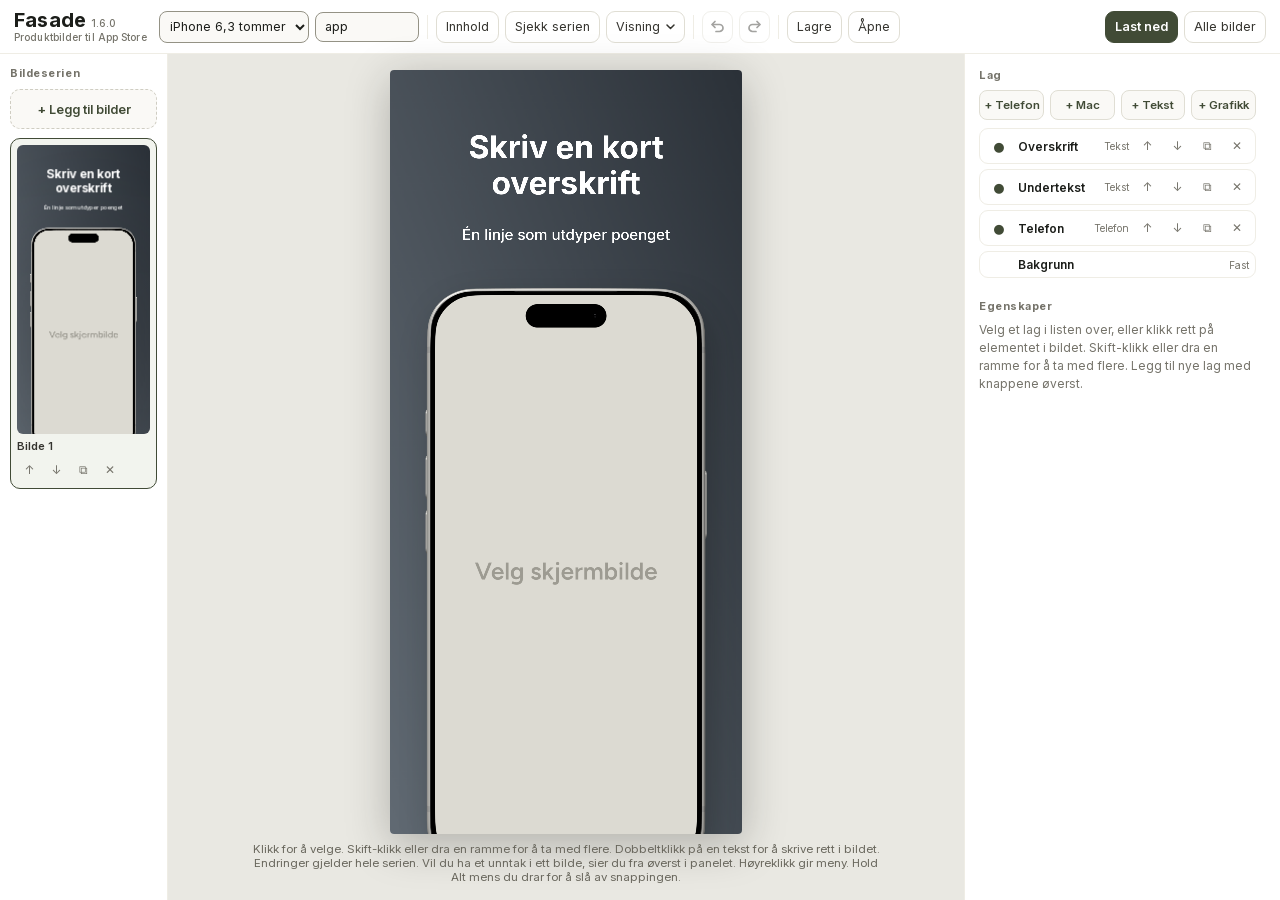
==== commit 7ca050e1: "chore: release 1.6.0 - Mac menu bar: «Klokke» replaces the clock and date in Mac screenshots, in the" ====
--- a/fasade.html
+++ b/fasade.html
@@ -694,6 +694,12 @@
   { id: 'midnatt',      navn: 'Midnatt',      hex: '#2e3440', lys: '#4b5262', mork: '#191d24' }
 ];
 function macFarge(lag) { return MACFARGER.find(f => f.id === lag.variant) || MACFARGER[1]; }
+function normaliserMac(l) {
+  l.variant = macFarge(l).id;
+  if (l.visning !== 'skjerm') l.visning = 'mac';
+  if (typeof l.hakk !== 'boolean') l.hakk = true;
+  if (typeof l.menyKlokke !== 'string') l.menyKlokke = '';
+}
 
 // The frames are embedded as data URIs so the tool also works when the file
 // is opened directly from Finder (file://) without a web server. Data URIs also never
@@ -744,7 +750,7 @@
 const EKSPORTGRUNN = '#ffffff';
 
 // Semantic version (MAJOR.MINOR.PATCH); the README says when each part goes up
-const VERSJON = '1.5.0';
+const VERSJON = '1.6.0';
 
 // Shortcut labels: ⌘ and ⇧ on a Mac, Ctrl+ and Skift+ elsewhere
 const ER_MAC = !!navigator.platform && /Mac/i.test(navigator.platform);
@@ -822,7 +828,10 @@
     rolleId: null, avvik: {},
     skala: 0.6, opasitet: 100,
     variant: 'solv',                  // an id in MACFARGER
+    visning: 'mac',                   // 'mac': the whole MacBook, 'skjerm': the screen alone
+    hakk: true,                       // the notch over the bare screen
     skjermbildeId: null,
+    menyKlokke: '',                   // the menu bar clock's text; empty keeps the screenshot's
     skygge: 45,
     zoom: 100, panX: 0, panY: 0
   }, over || {});
@@ -1121,7 +1130,7 @@
       if (!l.avvik) l.avvik = {};
       if (l.type === 'telefon' && !l.statuslinje) { l.statuslinje = 'behold'; l.statuslinjeKilde = null; }
       if (l.type === 'telefon' && !MODELLER[l.modell]) l.modell = '17pro';
-      if (l.type === 'mac') l.variant = macFarge(l).id;
+      if (l.type === 'mac') normaliserMac(l);
       if (l.type !== 'tekst') return;
       const nt = nyttTekstlag();
       ['platePadX', 'platePadY', 'plateRadius', 'plateOpasitet', 'tekstOpasitet'].forEach(f => {
@@ -1135,7 +1144,7 @@
   if (p.mal) p.mal.roller.forEach(r => {
     if (r.type === 'telefon' && !r.felt.statuslinje) { r.felt.statuslinje = 'behold'; r.felt.statuslinjeKilde = null; }
     if (r.type === 'telefon' && !MODELLER[r.felt.modell]) r.felt.modell = '17pro';
-    if (r.type === 'mac') r.felt.variant = macFarge(r.felt).id;
+    if (r.type === 'mac') normaliserMac(r.felt);
   });
 }
 
@@ -2396,6 +2405,153 @@
   return c;
 }
 
+/* =============================== Menu bar clock ===============================
+
+   macOS draws the menu bar over the wallpaper, so the clock cannot be covered
+   with one colour. Fasade finds the clock at the right end of the menu bar,
+   paints the background back from the pixels around it (a Coons patch) and
+   writes the new text in the system font at the clock's size and colour. */
+
+const MENYLINJE_PT = 13.5;         // the clock's text size in points, measured on macOS 27
+const MENYLINJE_KONTRAST = 40;     // luminance difference that marks a glyph pixel
+const MENYLINJE_GLIPE = 12;        // points; a wider gap ends the clock (words are 6 apart)
+
+// Finds the clock: the rightmost run of glyphs in the menu bar. Cached per image.
+const menylinjeAnalyser = new WeakMap();
+function analyserMenylinje(img) {
+  if (menylinjeAnalyser.has(img)) return menylinjeAnalyser.get(img);
+  const W = img.width;
+  const k0 = W >= 2000 ? 2 : 1;                   // first guess at pixels per point
+  const topp = k0, bunn = Math.min(img.height - 1, Math.round(W * 30 / 1470));   // rows inside the bar, clear of glyphs
+  const x0 = Math.floor(W / 2), B = W - x0;
+  const c = document.createElement('canvas');
+  c.width = B; c.height = bunn + 1;
+  const x = c.getContext('2d', { willReadFrequently: true });
+  x.drawImage(img, -x0, 0);
+  const d = x.getImageData(0, 0, B, bunn + 1).data;
+  const lum = (px, y) => { const i = (y * B + px) * 4; return 0.3 * d[i] + 0.59 * d[i + 1] + 0.11 * d[i + 2]; };
+  // How far a pixel is from the background, read as a straight line from the top row to the bottom row
+  const avvik = (px, y) => lum(px, y) - (lum(px, topp) + (lum(px, bunn) - lum(px, topp)) * (y - topp) / (bunn - topp));
+  const harTegn = px => { for (let y = topp + 1; y < bunn; y++) if (Math.abs(avvik(px, y)) > MENYLINJE_KONTRAST) return true; return false; };
+  const glipe = MENYLINJE_GLIPE * k0;
+  let h = -1, v = -1, nabo = -1;
+  for (let px = B - 1; px >= 0; px--) {
+    if (!harTegn(px)) continue;
+    if (h < 0) h = px;
+    else if (v - px > glipe) { nabo = px; break; }
+    v = px;
+  }
+  let svar = { ok: false };
+  if (h >= 0 && h > B * 0.6) {
+    const rader = [];
+    let maks = 0, sterkest = 0;
+    for (let y = topp + 1; y < bunn; y++) {
+      let n = 0;
+      for (let px = v; px <= h; px++) {
+        const a = avvik(px, y);
+        if (Math.abs(a) > MENYLINJE_KONTRAST) n++;
+        if (Math.abs(a) > Math.abs(sterkest)) sterkest = a;
+      }
+      rader.push(n); maks = Math.max(maks, n);
+    }
+    const forste = rader.findIndex(n => n > 0) + topp + 1;
+    let siste = rader.length - 1; while (rader[siste] === 0) siste--;
+    let grunn = siste; while (rader[grunn] < maks * 0.25) grunn--;   // descenders end below the baseline
+    // The glyph colour: the pixels that differ as much as the strongest one
+    const sum = [0, 0, 0]; let antall = 0;
+    for (let y = forste; y <= siste + topp + 1; y++) for (let px = v; px <= h; px++) {
+      const a = avvik(px, y);
+      if (Math.sign(a) === Math.sign(sterkest) && Math.abs(a) >= Math.abs(sterkest) * 0.9) {
+        const i = (y * B + px) * 4; sum[0] += d[i]; sum[1] += d[i + 1]; sum[2] += d[i + 2]; antall++;
+      }
+    }
+    // Digits and ascenders reach about 0.73 em above the baseline
+    let k = (grunn + topp + 2 - forste) / (MENYLINJE_PT * 0.73);
+    if (Math.abs(k - Math.round(k)) < 0.1 * Math.round(k)) k = Math.round(k);
+    svar = {
+      ok: true, k: k,
+      v: x0 + v, h: x0 + h + 1, topp: forste, bunn: siste + topp + 2, grunnlinje: grunn + topp + 2,
+      nabo: nabo < 0 ? 0 : x0 + nabo + 1, bunnRad: bunn,
+      farge: 'rgb(' + sum.map(s => Math.round(s / antall)).join(',') + ')'
+    };
+  }
+  menylinjeAnalyser.set(img, svar);
+  return svar;
+}
+
+// The new clock text set right-aligned where the clock ends, in the screenshot's pixels
+function klokkeTekst(x, a, tekst) {
+  x.font = '400 ' + MENYLINJE_PT + 'px system-ui, -apple-system, sans-serif';
+  const m = x.measureText(tekst);
+  return { m: m, v: a.h - (m.actualBoundingBoxRight + m.actualBoundingBoxLeft) * a.k };
+}
+
+// What the Mac layer's clock setting can do with its screenshot. `feil` is shown in the panel and in «Sjekk serien».
+function menylinjeStatus(lag) {
+  const tekst = (lag.menyKlokke || '').trim();
+  const skjerm = lag.skjermbildeId && bilder.get(lag.skjermbildeId);
+  if (!tekst || !skjerm || !skjerm.img) return { endre: false };
+  const a = analyserMenylinje(skjerm.img);
+  if (!a.ok) return { endre: false, feil: 'Fasade finner ikke klokken i menylinjen, så skjermbildet vises uendret.' };
+  const svar = { endre: true, a: a, tekst: tekst };
+  if (klokkeTekst(malCtx, a, tekst).v < a.nabo + 4 * a.k) svar.feil = 'Klokken er bredere enn plassen og dekker symbolet til venstre. Gjør teksten kortere.';
+  return svar;
+}
+
+const menylinjeCache = new Map();   // key -> canvas
+// The screenshot as the Mac shows it, with the clock text applied
+function skjermbildeMedMenylinje(lag, img) {
+  const st = menylinjeStatus(lag);
+  if (!st.endre) return img;
+  const key = lag.skjermbildeId + '|' + st.tekst;
+  if (menylinjeCache.has(key)) return menylinjeCache.get(key);
+  const a = st.a, W = img.width;
+  const c = document.createElement('canvas');
+  c.width = W; c.height = img.height;
+  const x = c.getContext('2d', { willReadFrequently: true });
+  x.drawImage(img, 0, 0);
+  // The patch: each pixel blends the four edges just outside the clock, smoothed along each edge
+  const luft = 2 * a.k;
+  const x0 = Math.max(1, Math.floor(a.v - luft)), x1 = Math.min(W - 2, Math.ceil(a.h + luft));
+  const y0 = Math.max(1, Math.floor(a.topp - luft)), y1 = Math.min(a.bunnRad, Math.ceil(a.bunn + luft));
+  const bw = x1 - x0 + 3, bh = y1 - y0 + 3;
+  const ut = x.getImageData(x0 - 1, y0 - 1, bw, bh), p = ut.data;
+  const pix = (px, py) => (py * bw + px) * 4;
+  const kant = (fra, steg, n) => {
+    const r = [];
+    for (let i = 0; i < n; i++) {
+      const s = [0, 0, 0]; let t = 0;
+      for (let j = Math.max(0, i - 2); j <= Math.min(n - 1, i + 2); j++) { const o = fra + j * steg; s[0] += p[o]; s[1] += p[o + 1]; s[2] += p[o + 2]; t++; }
+      r.push(s.map(v => v / t));
+    }
+    return r;
+  };
+  const T = kant(pix(0, 0), 4, bw), Bn = kant(pix(0, bh - 1), 4, bw);
+  const L = kant(pix(0, 0), bw * 4, bh), R = kant(pix(bw - 1, 0), bw * 4, bh);
+  for (let py = 1; py < bh - 1; py++) {
+    const vv = py / (bh - 1);
+    for (let px = 1; px < bw - 1; px++) {
+      const u = px / (bw - 1), o = pix(px, py);
+      for (let ch = 0; ch < 3; ch++) {
+        p[o + ch] = Math.round((1 - u) * L[py][ch] + u * R[py][ch] + (1 - vv) * T[px][ch] + vv * Bn[px][ch]
+          - ((1 - u) * (1 - vv) * T[0][ch] + u * (1 - vv) * T[bw - 1][ch] + (1 - u) * vv * Bn[0][ch] + u * vv * Bn[bw - 1][ch]));
+      }
+    }
+  }
+  x.putImageData(ut, x0 - 1, y0 - 1);
+  // Drawn at the size in points and scaled up, so the browser picks the system font's text cut
+  const t = klokkeTekst(x, a, st.tekst);
+  x.save();
+  x.translate(t.v, a.grunnlinje);
+  x.scale(a.k, a.k);
+  x.fillStyle = a.farge;
+  x.fillText(st.tekst, t.m.actualBoundingBoxLeft, 0);
+  x.restore();
+  if (menylinjeCache.size > 12) menylinjeCache.delete(menylinjeCache.keys().next().value);
+  menylinjeCache.set(key, c);
+  return c;
+}
+
 /* =============================== Phone texture and cache =============================== */
 
 const teksturCache = new Map();   // key -> canvas (frame + screenshot composited)
@@ -2477,8 +2633,10 @@
 // Pixels per mm for a Mac at scale 1: the whole Mac fills the format's width or height
 function macFaktor(F) { return Math.min(F.w / MAC.W, F.h / MAC.H); }
 
+// The bare screen keeps the size it has in the Mac, so switching view keeps the scale
 function macMaal(lag) {
   const mm = macFaktor(FMT()) * lag.skala;
+  if (lag.visning === 'skjerm') return { mm: mm, pw: MAC.skjerm.b * mm, ph: MAC.skjerm.h * mm };
   return { mm: mm, pw: MAC.W * mm, ph: MAC.H * mm };
 }
 
@@ -2493,35 +2651,11 @@
   x.closePath();
 }
 
-// The Mac drawn flat in mm, with the lid's top left corner at 0,0 and the base centred under it
-function tegnMacKropp(x, lag) {
-  const f = macFarge(lag);
-  const ut = (MAC.W - MAC.b) / 2;
-  const S = MAC.skjerm, N = MAC.hakk;
-  const loddrett = (y0, y1, stopp) => {
-    const g = x.createLinearGradient(0, y0, 0, y1);
-    stopp.forEach(st => g.addColorStop(st[0], st[1]));
-    return g;
-  };
-  x.save();
-  x.translate(ut, 0);
-
-  // Lid: an aluminium rim around black glass
-  hjorneRekt(x, 0, 0, MAC.b, MAC.lokkH, [MAC.lokkR, MAC.lokkR, 2, 2]);
-  x.fillStyle = loddrett(0, MAC.lokkH, [[0, f.lys], [0.5, f.hex], [1, f.mork]]);
-  x.fill();
-  const k = MAC.kant;
-  hjorneRekt(x, k, k, MAC.b - 2 * k, MAC.lokkH - 2 * k, [MAC.lokkR - k, MAC.lokkR - k, 1, 1]);
-  x.fillStyle = '#0b0b0d';
-  x.fill();
-
-  // Screen, rounded at the top only, with the screenshot filling it
-  x.save();
-  hjorneRekt(x, S.x, S.y, S.b, S.h, [S.r, S.r, 0, 0]);
-  x.clip();
+// The screenshot filling the screen rectangle S, in mm
+function tegnMacSkjerm(x, lag, S) {
   const skjerm = lag.skjermbildeId ? bilder.get(lag.skjermbildeId) : null;
   if (skjerm && skjerm.img) {
-    const img = skjerm.img;
+    const img = skjermbildeMedMenylinje(lag, skjerm.img);
     const s = Math.max(S.b / img.width, S.h / img.height) * (lag.zoom / 100);
     const w = img.width * s, h = img.height * s;
     x.imageSmoothingQuality = 'high';
@@ -2536,9 +2670,11 @@
     x.textBaseline = 'middle';
     x.fillText('Velg skjermbilde', S.x + S.b / 2, S.y + S.h / 2);
   }
-  x.restore();
-
-  // The notch, with small fillets where it meets the bezel, and the camera in it
+}
+
+// The notch at the top of the screen rectangle S, with small fillets where it meets the bezel, and the camera in it
+function tegnHakk(x, S) {
+  const N = MAC.hakk;
   const nx = S.x + (S.b - N.b) / 2, fl = 0.8;
   x.beginPath();
   x.moveTo(nx - fl, S.y);
@@ -2558,6 +2694,47 @@
   x.beginPath(); x.arc(kx, ky, 0.5, 0, Math.PI * 2); x.fill();
   x.fillStyle = 'rgba(120,150,200,.45)';
   x.beginPath(); x.arc(kx - 0.18, ky - 0.18, 0.15, 0, Math.PI * 2); x.fill();
+}
+
+// The screen alone, as square as the screenshot, with the screen's top left corner at 0,0
+function tegnBareSkjerm(x, lag) {
+  const S = { x: 0, y: 0, b: MAC.skjerm.b, h: MAC.skjerm.h };
+  x.save();
+  x.beginPath(); x.rect(0, 0, S.b, S.h); x.clip();
+  tegnMacSkjerm(x, lag, S);
+  x.restore();
+  if (lag.hakk) tegnHakk(x, S);
+}
+
+// The Mac drawn flat in mm, with the lid's top left corner at 0,0 and the base centred under it
+function tegnMacKropp(x, lag) {
+  const f = macFarge(lag);
+  const ut = (MAC.W - MAC.b) / 2;
+  const S = MAC.skjerm;
+  const loddrett = (y0, y1, stopp) => {
+    const g = x.createLinearGradient(0, y0, 0, y1);
+    stopp.forEach(st => g.addColorStop(st[0], st[1]));
+    return g;
+  };
+  x.save();
+  x.translate(ut, 0);
+
+  // Lid: an aluminium rim around black glass
+  hjorneRekt(x, 0, 0, MAC.b, MAC.lokkH, [MAC.lokkR, MAC.lokkR, 2, 2]);
+  x.fillStyle = loddrett(0, MAC.lokkH, [[0, f.lys], [0.5, f.hex], [1, f.mork]]);
+  x.fill();
+  const k = MAC.kant;
+  hjorneRekt(x, k, k, MAC.b - 2 * k, MAC.lokkH - 2 * k, [MAC.lokkR - k, MAC.lokkR - k, 1, 1]);
+  x.fillStyle = '#0b0b0d';
+  x.fill();
+
+  // Screen, rounded at the top only, with the screenshot filling it
+  x.save();
+  hjorneRekt(x, S.x, S.y, S.b, S.h, [S.r, S.r, 0, 0]);
+  x.clip();
+  tegnMacSkjerm(x, lag, S);
+  x.restore();
+  tegnHakk(x, S);
 
   // Hinge
   const hy = MAC.lokkH;
@@ -2585,13 +2762,14 @@
 const macCache = new Map();   // key -> canvas with the Mac at its size on the slide
 function macSnapshot(lag, m, kvalitet) {
   const ss = kvalitet === 'fin' ? 1 : 0.6;
-  const key = [lag.variant, lag.skjermbildeId || 'tom', lag.zoom, lag.panX, lag.panY, Math.round(m.pw), ss].join('|');
+  const key = [lag.visning, lag.hakk, lag.variant, lag.skjermbildeId || 'tom', lag.menyKlokke, lag.zoom, lag.panX, lag.panY, Math.round(m.pw), ss].join('|');
   if (macCache.has(key)) return macCache.get(key);
   const c = document.createElement('canvas');
   c.width = Math.max(1, Math.ceil(m.pw * ss)); c.height = Math.max(1, Math.ceil(m.ph * ss));
   const x = c.getContext('2d');
   x.scale(m.mm * ss, m.mm * ss);
-  tegnMacKropp(x, lag);
+  if (lag.visning === 'skjerm') tegnBareSkjerm(x, lag);
+  else tegnMacKropp(x, lag);
   if (macCache.size > 12) macCache.delete(macCache.keys().next().value);
   macCache.set(key, c);
   return c;
@@ -2602,18 +2780,20 @@
   const x0 = lag.x - m.pw / 2, y0 = lag.y - m.ph / 2;
   ctx.globalAlpha = lag.opasitet / 100;
   if (lag.skygge > 0) {
-    // A soft shadow behind the lid and a tight one where the base meets the ground
-    const s = lag.skygge / 100;
+    // A soft shadow behind the lid or the bare screen, and for the Mac a tight one where the base meets the ground
+    const s = lag.skygge / 100, bare = lag.visning === 'skjerm', inn = bare ? 0.04 : 0.06;
     ctx.save();
     ctx.fillStyle = '#0d0f0c';
     ctx.filter = 'blur(' + Math.round(m.mm * 9 * s + 4) + 'px)';
     ctx.globalAlpha *= Math.min(0.5, s * 0.55);
-    ctx.fillRect(x0 + m.pw * 0.06, y0 + m.ph * 0.06, m.pw * 0.88, m.ph * 0.96);
-    ctx.filter = 'blur(' + Math.round(m.mm * 1.6 + 2) + 'px)';
-    ctx.globalAlpha = (lag.opasitet / 100) * Math.min(0.75, s * 0.9);
-    ctx.beginPath();
-    ctx.ellipse(lag.x, y0 + m.ph - m.mm * 0.4, m.pw * 0.49, m.mm * 2.2, 0, 0, Math.PI * 2);
-    ctx.fill();
+    ctx.fillRect(x0 + m.pw * inn, y0 + m.ph * 0.06, m.pw * (1 - 2 * inn), m.ph * 0.96);
+    if (!bare) {
+      ctx.filter = 'blur(' + Math.round(m.mm * 1.6 + 2) + 'px)';
+      ctx.globalAlpha = (lag.opasitet / 100) * Math.min(0.75, s * 0.9);
+      ctx.beginPath();
+      ctx.ellipse(lag.x, y0 + m.ph - m.mm * 0.4, m.pw * 0.49, m.mm * 2.2, 0, 0, Math.PI * 2);
+      ctx.fill();
+    }
     ctx.restore();
   }
   ctx.drawImage(macSnapshot(lag, m, kvalitet), x0, y0, m.pw, m.ph);
@@ -5203,17 +5383,19 @@
               tekst: navn + ': Skjermbildet er ' + bilde.img.width + ' × ' + bilde.img.height + ' px og har en annen form enn skjermen på MacBook Air 13 tommer. ' +
                      'Fasade klipper det til skjermen. Ta et skjermbilde av hele skjermen med ⇧⌘3, så kommer alt med.' });
           }
+          const mst = menylinjeStatus(l);
+          if (mst.feil) funn.push({ alvor: 'advarsel', hvor: hvor, i: i, lag: l.id, tekst: navn + ': ' + mst.feil });
         }
       }
 
-      // Text that crosses an edge is cut off. A phone or graphic that crosses
-      // an edge is a deliberate crop; only crowding the margin is reported.
+      // Text that crosses an edge is cut off. A phone or graphic that crosses or touches
+      // an edge is a deliberate crop; only a layer clear of every edge is checked for the margin.
       if (b && !l.spenn) {
         const avstand = [b.v, F.w - b.h, b.t, F.h - b.b];   // negative: crosses that edge
         if (l.type === 'tekst' && avstand.some(d => d < 0)) {
           funn.push({ alvor: 'feil', hvor: hvor, i: i, lag: l.id,
             tekst: navn + ' går utenfor bildet og blir klippet.' });
-        } else if (avstand.some(d => d >= 0 && d < marg)) {
+        } else if (avstand.every(d => d > 0) && avstand.some(d => d < marg)) {
           funn.push({ alvor: 'advarsel', hvor: hvor, i: i, lag: l.id,
             tekst: navn + ' står nærmere kanten enn margen på ' + tall(margProsent) + ' %. Flytt laget lenger inn.' });
         }
@@ -6027,6 +6209,7 @@
   kantlinje: 'kantlinje', kantFarge: 'kantfarge', variant: 'telefonfarge', modell: 'modell', skala: 'størrelse',
   tiltX: 'tilt', tiltY: 'tilt', tiltZ: 'tilt', persp: 'perspektiv', zoom: 'utsnitt',
   panX: 'utsnitt', panY: 'utsnitt', statuslinje: 'statuslinje', statuslinjeKilde: 'statuslinje',
+  visning: 'ramme', hakk: 'notch', menyKlokke: 'klokke i menylinjen',
   hoyde: 'høyde', beskjar: 'beskjæring',
   flippH: 'speilvending', flippV: 'speilvending', fargelegg: 'fargelegging',
   fargeleggFarge: 'fargelegging', spenn: 'gjennomgående', type: 'type', c1: 'farge',
@@ -6138,14 +6321,55 @@
 function byggMacPanel(boks, l) {
   const norm = nyttMaclag();
   boks.appendChild(skjermbilderad(l));
-  boks.appendChild(el('<div style="font-size:12px;color:var(--gra);margin-top:2px">MacBook Air 13 tommer</div>'));
-  boks.appendChild(fargegrid(MACFARGER, l));
+  boks.appendChild(el('<div style="font-size:12px;color:var(--gra);margin-top:2px">Ramme</div>'));
+  boks.appendChild(segrad([
+    { label: 'MacBook Air', aktiv: l.visning !== 'skjerm', velg: () => endre(() => { l.visning = 'mac'; }, { struktur: true }) },
+    { label: 'Bare skjermen', aktiv: l.visning === 'skjerm', velg: () => endre(() => { l.visning = 'skjerm'; }, { struktur: true }) }
+  ], ['visning']));
+  if (l.visning === 'skjerm') {
+    boks.appendChild(segrad([
+      { label: 'Med notch', aktiv: l.hakk, velg: () => endre(() => { l.hakk = true; }, { struktur: true }) },
+      { label: 'Uten notch', aktiv: !l.hakk, velg: () => endre(() => { l.hakk = false; }, { struktur: true }) }
+    ], ['hakk']));
+    // The whole screenshot as large as it fits; rounded up, so at most a pixel goes past the top and bottom
+    boks.appendChild(knapperad([{ label: 'Fyll høyden', klikk: () => {
+      const F = FMT(), S = MAC.skjerm;
+      endre(() => {
+        l.skala = Math.ceil(Math.min(F.w / S.b, F.h / S.h) / macFaktor(F) * 1000) / 1000;
+        l.x = Math.round(F.w / 2);
+        l.y = Math.round(F.h / 2);
+        l.skygge = 0;
+      }, { struktur: true });
+      speilHvisPaa(['skala', 'x', 'y', 'skygge']);
+    } }]));
+    boks.appendChild(el('<div class="varsel">«Fyll høyden» gjør skjermen så stor at den fyller bildet i høyden. Det blir en smal stripe med bakgrunn på hver side, ' +
+      'fordi App Store vil ha Mac-bilder i formatet 16:10, og skjermbildet er litt høyere. Velg fargen på stripene i laget «Bakgrunn».</div>'));
+  } else boks.appendChild(fargegrid(MACFARGER, l));
   boks.appendChild(skyv('Størrelse', () => l.skala, v => { l.skala = v; }, 0.1, 1.2, 0.01, v => Math.round(v * 100) + ' %', norm.skala, ['skala']));
   boks.appendChild(skyv('Skygge', () => l.skygge, v => { l.skygge = v; }, 0, 100, 1, v => v + ' %', norm.skygge, ['skygge']));
   boks.appendChild(el('<div style="font-size:12px;color:var(--gra);margin-top:2px">Utsnitt av skjermbildet</div>'));
   boks.appendChild(skyv('Zoom', () => l.zoom, v => { l.zoom = v; }, 100, 200, 1, v => v + ' %', norm.zoom, ['zoom']));
   boks.appendChild(skyv('Sideveis', () => l.panX, v => { l.panX = v; }, -100, 100, 1, v => v + ' %', norm.panX, ['panX']));
   boks.appendChild(skyv('Opp / ned', () => l.panY, v => { l.panY = v; }, -100, 100, 1, v => v + ' %', norm.panY, ['panY']));
+
+  boks.appendChild(el('<div style="font-size:12px;color:var(--gra);margin-top:2px">Menylinje</div>'));
+  const klokkerad = el('<div class="feltrad"><span class="navnelapp">Klokke</span><input type="text" spellcheck="false" aria-label="Klokke i menylinjen" placeholder="Som i skjermbildet"></div>');
+  const klokke = klokkerad.querySelector('input');
+  klokke.value = l.menyKlokke || '';
+  const hjelp = el('<div class="varsel"></div>');
+  const visHjelp = () => {
+    const st = menylinjeStatus(l);
+    hjelp.textContent = st.feil || 'Skriv klokkeslett og dato slik Macen viser dem, for eksempel «tir. 3. nov. kl. 09:41». ' +
+      'Fasade bytter ut klokken i menylinjen med teksten.' + (ER_MAC ? '' : ' Skriften blir systemfonten på denne maskinen, ikke den macOS bruker.');
+  };
+  klokke.addEventListener('input', () => {
+    endre(() => { l.menyKlokke = klokke.value; });
+    speilHvisPaa(['menyKlokke']);
+    visHjelp();
+  });
+  boks.appendChild(klokkerad);
+  visHjelp();
+  boks.appendChild(hjelp);
 }
 
 function byggTekstPanel(boks, l) {
